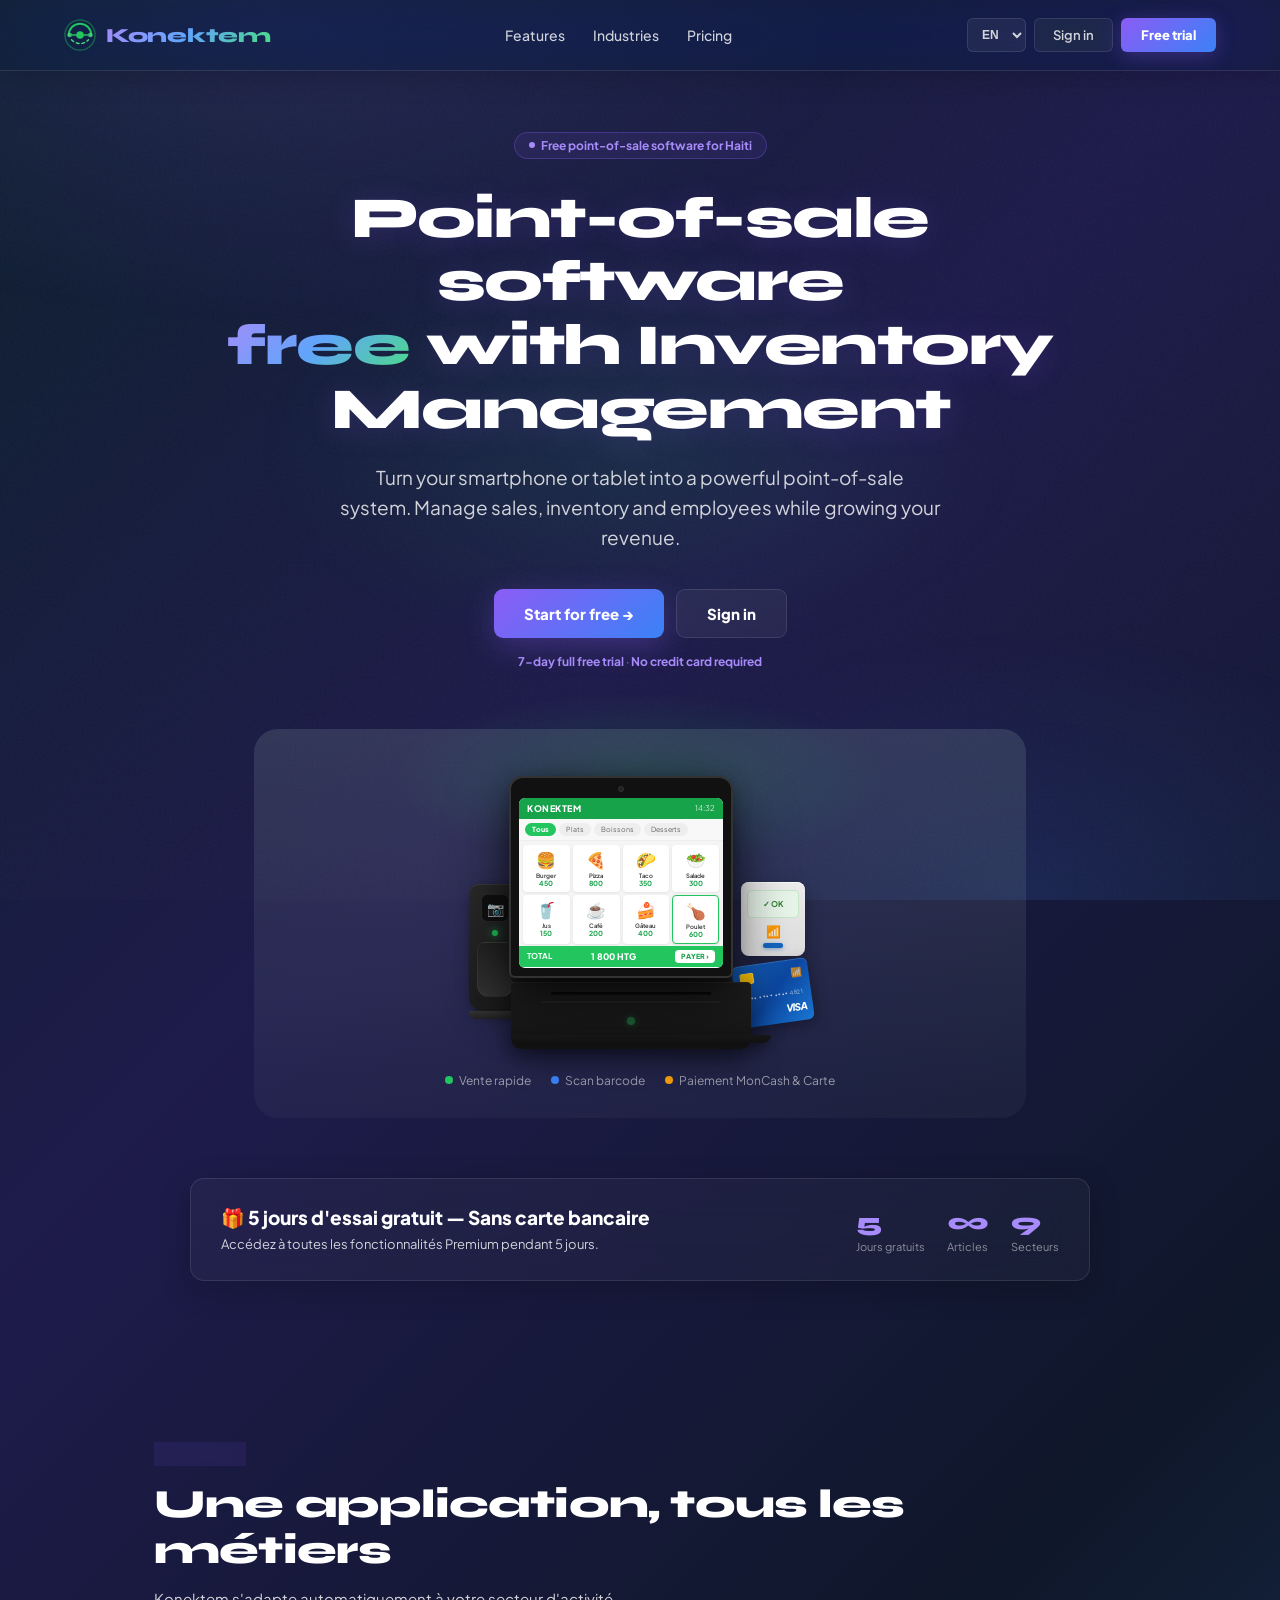
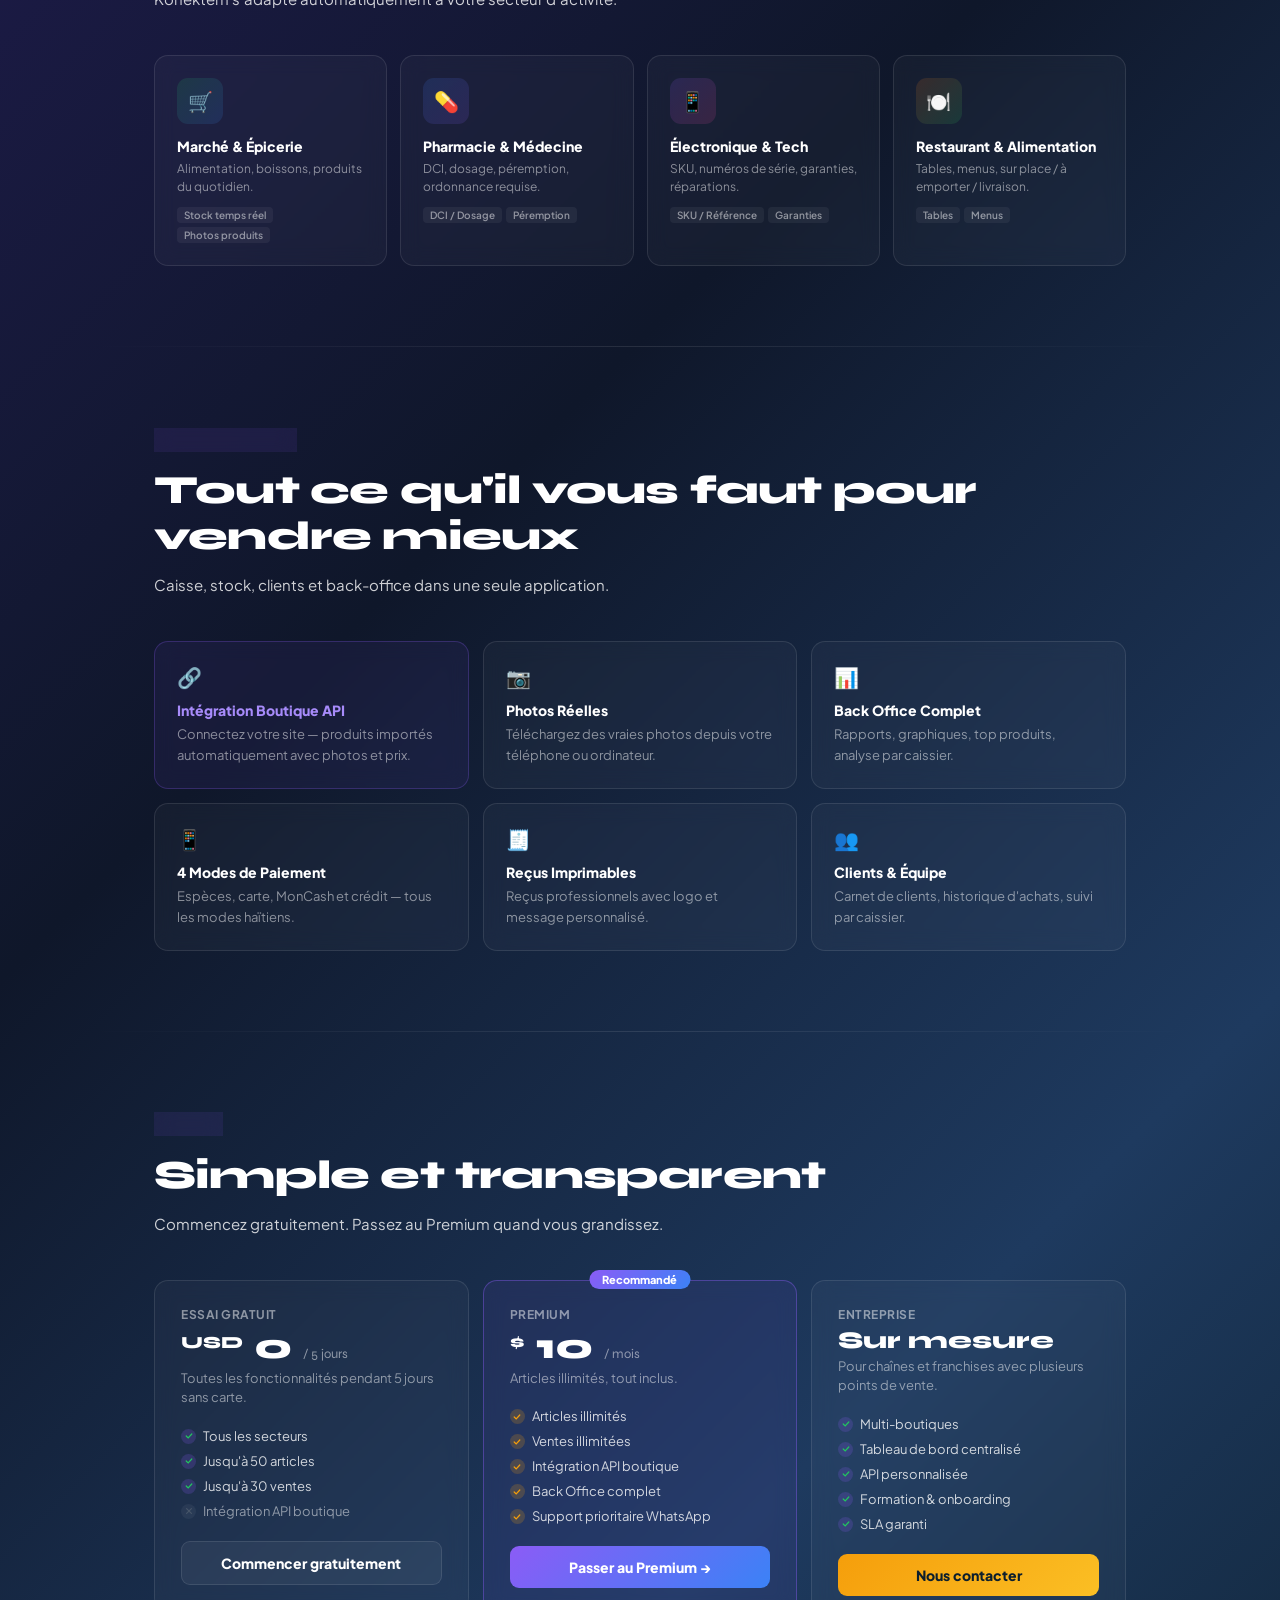
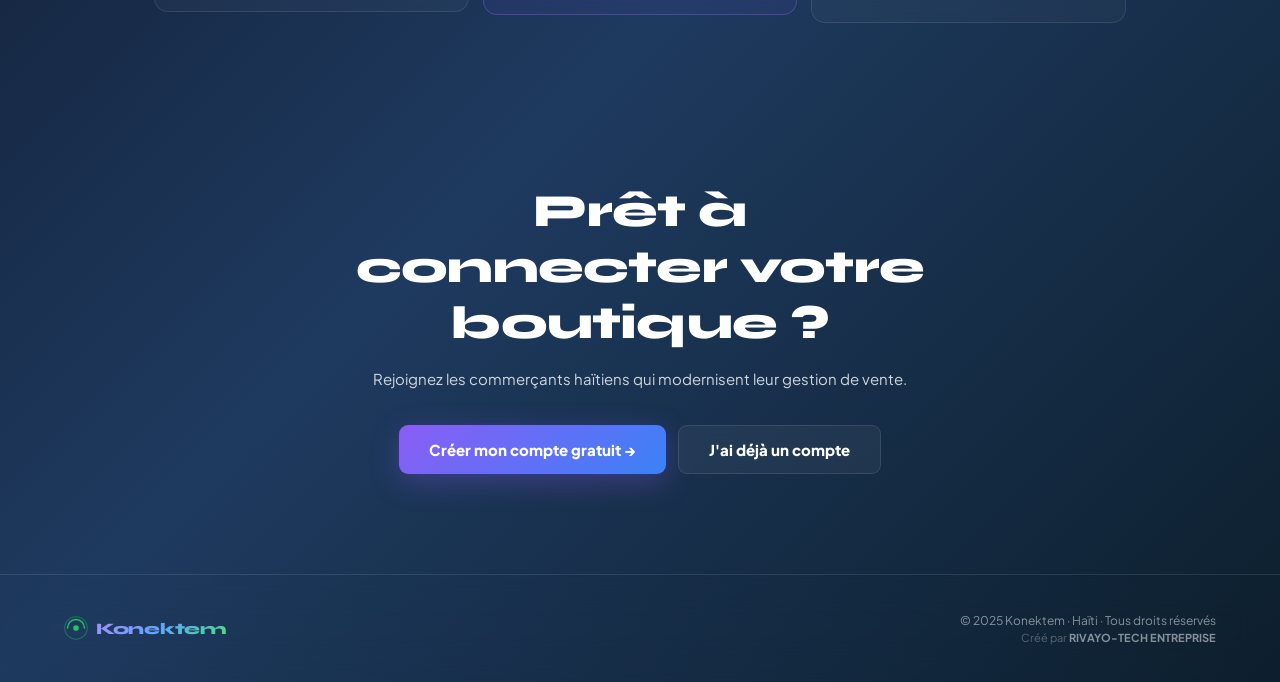
==== index.html @ 6462d955 "bb" ====
<!DOCTYPE html>
<html lang="fr">
<head>
<meta charset="UTF-8">
<meta http-equiv="Cache-Control" content="no-cache, no-store, must-revalidate">
<meta http-equiv="Pragma" content="no-cache">
<meta http-equiv="Expires" content="0">
<meta name="version" content="1776294657">
<link rel="manifest" href="/manifest.json">
<meta name="theme-color" content="#16a34a">
<meta name="apple-mobile-web-app-capable" content="yes">
<meta name="apple-mobile-web-app-title" content="Konektem">
<meta name="viewport" content="width=device-width, initial-scale=1.0, maximum-scale=1.0">
<meta name="mobile-web-app-capable" content="yes">
<title>Konektem – Caisse Intelligente</title>
<link rel="icon" href="data:,">
<link href="https://fonts.googleapis.com/css2?family=Plus+Jakarta+Sans:wght@400;500;600;700;800&family=Syne:wght@700;800&display=swap" rel="stylesheet">
<meta name="google-site-verification" content="googlee2ec7beb24a27b5d"/>
<meta name="msvalidate.01" content="D39B96255FB1375030F240561F77BB78" />
<style>
:root{
  --g1:#0D1F2D;--g2:#0B3D2E;
  --green:#22c55e;--green2:#16a34a;--green3:#4ade80;
  --purple:#8b5cf6;--purple2:#7c3aed;--purple3:#a78bfa;
  --blue:#3b82f6;--blue2:#2563eb;--blue3:#60a5fa;
  --orange:#f97316;--orange2:#ea580c;--orange3:#fb923c;
  --pink:#ec4899;--pink2:#db2777;--pink3:#f472b6;
  --white:#fff;--white80:rgba(255,255,255,.8);--white50:rgba(255,255,255,.5);
  --white20:rgba(255,255,255,.2);--white10:rgba(255,255,255,.1);--white06:rgba(255,255,255,.06);
  --border:rgba(255,255,255,.12);
  --gold:#f59e0b;--gold2:#fbbf24;--red:#ef4444;
  --r:14px;--rsm:9px;--rxs:6px;
  --glass-bg:rgba(255,255,255,.05);
  --glass-border:rgba(255,255,255,.1);
  --glass-shadow:0 8px 32px rgba(0,0,0,.3);
}
*{margin:0;padding:0;box-sizing:border-box;-webkit-tap-highlight-color:transparent;}
html{scroll-behavior:smooth;}
body{font-family:'Plus Jakarta Sans',sans-serif;background:linear-gradient(135deg,#0D1F2D 0%,#1e1b4b 25%,#0f172a 50%,#1e3a5f 75%,#0D1F2D 100%);color:var(--white);overflow-x:hidden;min-height:100vh;}
body::before{content:'';position:fixed;inset:0;z-index:0;background:radial-gradient(ellipse 80% 60% at 20% 0%,rgba(139,92,246,.15) 0%,transparent 60%),radial-gradient(ellipse 60% 50% at 80% 100%,rgba(59,130,246,.12) 0%,transparent 60%),radial-gradient(ellipse 50% 40% at 50% 50%,rgba(34,197,94,.1) 0%,transparent 60%);}
body::after{content:'';position:fixed;inset:0;z-index:0;background:url("data:image/svg+xml,%3Csvg viewBox='0 0 400 400' xmlns='http://www.w3.org/2000/svg'%3E%3Cfilter id='noiseFilter'%3E%3CfeTurbulence type='fractalNoise' baseFrequency='0.9' numOctaves='3' stitchTiles='stitch'/%3E%3C/filter%3E%3Crect width='100%25' height='100%25' filter='url(%23noiseFilter)'/%3E%3C/svg%3E");opacity:.03;pointer-events:none;}
section,nav,footer{position:relative;z-index:1;}

/* NAV */
nav{display:flex;align-items:center;justify-content:space-between;padding:18px 5%;border-bottom:1px solid var(--glass-border);backdrop-filter:blur(30px) saturate(180%);background:rgba(13,31,45,.4);position:sticky;top:0;z-index:100;box-shadow:0 4px 30px rgba(0,0,0,.2);}
.nav-logo{display:flex;align-items:center;gap:10px;}
.logo-text{font-family:'Syne',sans-serif;font-weight:800;font-size:20px;letter-spacing:-.3px;background:linear-gradient(135deg,var(--purple3),var(--blue3),var(--green3));-webkit-background-clip:text;-webkit-text-fill-color:transparent;background-clip:text;}
.logo-text .em{color:var(--green3);}
.nav-links{display:flex;gap:28px;}
.nav-links a{color:var(--white80);font-size:14px;font-weight:500;text-decoration:none;transition:color .2s;}
.nav-links a:hover{color:var(--white);}
.nav-cta{display:flex;gap:8px;}
.lang-select{padding:8px 10px;border:1px solid var(--glass-border);border-radius:var(--rxs);color:var(--white80);background:rgba(255,255,255,.06);font-size:12px;font-weight:700;cursor:pointer;outline:none;}
.lang-select option{background:#0d1f2d;color:#fff;}
.btn-ghost{padding:8px 18px;border:1px solid var(--glass-border);border-radius:var(--rxs);color:var(--white80);font-size:13px;font-weight:600;cursor:pointer;background:rgba(255,255,255,.05);backdrop-filter:blur(10px);font-family:'Plus Jakarta Sans',sans-serif;transition:all .2s;}
.btn-ghost:hover{border-color:var(--green);color:var(--white);background:rgba(255,255,255,.1);}
.btn-primary{padding:9px 20px;border:none;border-radius:var(--rxs);background:linear-gradient(135deg,var(--purple),var(--blue));color:var(--white);font-size:13px;font-weight:800;cursor:pointer;font-family:'Plus Jakarta Sans',sans-serif;transition:all .2s;box-shadow:0 4px 20px rgba(139,92,246,.3);}
.btn-primary:hover{background:linear-gradient(135deg,var(--purple2),var(--blue2));transform:translateY(-1px);box-shadow:0 6px 25px rgba(139,92,246,.4);}

/* HERO */
.hero{text-align:center;padding:90px 5% 60px;max-width:860px;margin:0 auto;}
.hero-badge{display:inline-flex;align-items:center;gap:6px;background:rgba(139,92,246,.1);border:1px solid rgba(139,92,246,.3);border-radius:20px;padding:5px 14px;font-size:12px;font-weight:700;color:var(--purple3);margin-bottom:28px;backdrop-filter:blur(10px);}
.hero-badge .dot{width:6px;height:6px;border-radius:50%;background:var(--purple3);}
.hero h1{font-family:'Syne',sans-serif;font-size:clamp(34px,6vw,66px);font-weight:800;line-height:1.08;letter-spacing:-1.5px;margin-bottom:22px;text-shadow:0 4px 30px rgba(139,92,246,.2);}
.hero h1 .hl{background:linear-gradient(135deg,var(--purple3),var(--blue3),var(--green3));-webkit-background-clip:text;-webkit-text-fill-color:transparent;background-clip:text;text-shadow:none;}
.hero-sub{font-size:clamp(15px,2.2vw,19px);color:var(--white80);line-height:1.6;max-width:600px;margin:0 auto 36px;}
.hero-actions{display:flex;gap:12px;justify-content:center;flex-wrap:wrap;margin-bottom:16px;}
.btn-hero{padding:14px 30px;border-radius:var(--rsm);font-family:'Plus Jakarta Sans',sans-serif;font-size:15px;font-weight:800;cursor:pointer;transition:all .25s;border:none;}
.btn-hero.green{background:linear-gradient(135deg,var(--purple),var(--blue));color:var(--white);box-shadow:0 8px 30px rgba(139,92,246,.3);}
.btn-hero.green:hover{background:linear-gradient(135deg,var(--purple2),var(--blue2));transform:translateY(-2px);box-shadow:0 12px 40px rgba(139,92,246,.4);}
.btn-hero.outline{background:rgba(255,255,255,.05);color:var(--white);border:1.5px solid var(--glass-border);backdrop-filter:blur(10px);}
.btn-hero.outline:hover{border-color:var(--purple);color:var(--purple3);background:rgba(255,255,255,.1);}
.hero-note{font-size:12px;color:var(--white50);}
.hero-note span{color:var(--purple3);font-weight:700;}

/* PREVIEW */
.preview-wrap{max-width:1000px;margin:0 auto;padding:0 5% 80px;position:relative;}
.preview-glow{position:absolute;top:-60px;left:50%;transform:translateX(-50%);width:600px;height:300px;background:radial-gradient(ellipse,rgba(139,92,246,.2) 0%,transparent 70%);pointer-events:none;}
.preview-frame{background:rgba(255,255,255,.03);border:1px solid var(--glass-border);border-radius:20px;overflow:hidden;box-shadow:0 40px 100px rgba(0,0,0,.5),inset 0 1px 0 rgba(255,255,255,.05);backdrop-filter:blur(20px);}
.pf-bar{background:linear-gradient(135deg,rgba(139,92,246,.9),rgba(59,130,246,.8));height:46px;display:flex;align-items:center;padding:0 18px;gap:12px;}
.pf-dots{display:flex;gap:6px;}
.pf-dot{width:10px;height:10px;border-radius:50%;}
.pf-title{color:rgba(255,255,255,.9);font-size:12px;font-weight:800;margin:0 auto;font-family:'Syne',sans-serif;}
.pf-body{display:grid;grid-template-columns:1fr 270px;height:340px;}
.pf-left{padding:14px;display:flex;flex-direction:column;gap:10px;border-right:1px solid var(--glass-border);}
.pf-search{background:rgba(255,255,255,.05);border:1px solid var(--glass-border);border-radius:7px;padding:8px 12px;font-size:11px;color:var(--white50);}
.pf-cats{display:flex;gap:5px;}
.pf-cat{padding:4px 11px;border-radius:20px;font-size:10px;font-weight:700;}
.pf-cat.active{background:linear-gradient(135deg,var(--purple),var(--blue));color:var(--white);}
.pf-cat.inactive{background:rgba(255,255,255,.05);color:var(--white50);}
.pf-grid{display:grid;grid-template-columns:repeat(4,1fr);gap:7px;flex:1;}
.pf-card{background:rgba(255,255,255,.04);border:1px solid var(--glass-border);border-radius:7px;padding:8px 6px;text-align:center;display:flex;flex-direction:column;gap:4px;transition:all .2s;}
.pf-card:hover{background:rgba(255,255,255,.08);border-color:rgba(139,92,246,.3);transform:translateY(-2px);}
.pf-card-img{height:38px;background:rgba(255,255,255,.05);border-radius:4px;display:flex;align-items:center;justify-content:center;font-size:18px;}
.pf-card-name{font-size:8px;font-weight:700;color:var(--white80);}
.pf-card-price{font-size:10px;font-weight:800;color:var(--purple3);}
.pf-right{padding:12px;display:flex;flex-direction:column;gap:8px;}
.pf-order-title{font-size:11px;font-weight:800;color:var(--white80);}
.pf-items{display:flex;flex-direction:column;gap:5px;flex:1;}
.pf-item{background:rgba(255,255,255,.04);border:1px solid var(--glass-border);border-radius:5px;padding:6px 8px;display:flex;align-items:center;gap:7px;}
.pf-item-img{width:20px;height:20px;border-radius:3px;background:rgba(255,255,255,.05);display:flex;align-items:center;justify-content:center;font-size:10px;}
.pf-item-name{font-size:10px;font-weight:700;flex:1;color:var(--white80);}
.pf-item-price{font-size:10px;font-weight:800;color:var(--purple3);}
.pf-total{background:rgba(139,92,246,.08);border:1px solid rgba(139,92,246,.2);border-radius:7px;padding:9px;display:flex;justify-content:space-between;align-items:center;}
.pf-total-label{font-size:10px;font-weight:800;color:var(--white80);}
.pf-total-val{font-size:15px;font-weight:800;color:var(--purple3);font-family:'Syne',sans-serif;}
.pf-paybtns{display:grid;grid-template-columns:1fr 1fr;gap:4px;}
.pf-pay{border:none;border-radius:4px;padding:6px;font-size:9px;font-weight:800;cursor:pointer;}
.pf-pay.g{background:linear-gradient(135deg,var(--purple),var(--blue));color:var(--white);}
.pf-pay.b{background:linear-gradient(135deg,var(--blue),var(--green));color:var(--white);}
.pf-pay.o{background:linear-gradient(135deg,var(--orange),var(--pink));color:var(--white);}
.pf-pay.p{background:linear-gradient(135deg,var(--pink),var(--purple));color:var(--white);}

/* TRIAL BANNER */
.trial-banner{background:rgba(255,255,255,.03);border:1px solid var(--glass-border);border-radius:var(--r);padding:26px 30px;max-width:900px;margin:0 auto 80px;display:flex;align-items:center;justify-content:space-between;gap:20px;flex-wrap:wrap;backdrop-filter:blur(20px);box-shadow:0 8px 32px rgba(0,0,0,.2);}
.tb-left h3{font-size:19px;font-weight:800;margin-bottom:5px;}
.tb-left p{font-size:13px;color:var(--white80);line-height:1.5;}
.tb-stats{display:flex;gap:22px;}
.tb-stat .num{font-family:'Syne',sans-serif;font-size:26px;font-weight:800;color:var(--purple3);}
.tb-stat .lab{font-size:11px;color:var(--white50);margin-top:2px;}

/* SECTION */
.section{padding:80px 5%;max-width:1100px;margin:0 auto;}
.section-badge{display:inline-block;background:rgba(139,92,246,.1);border:1px solid rgba(139,92,246,.2);border-radius:20px;padding:4px 14px;font-size:11px;font-weight:700;color:var(--purple3);letter-spacing:.5px;margin-bottom:16px;backdrop-filter:blur(10px);}
.section h2{font-family:'Syne',sans-serif;font-size:clamp(26px,4vw,40px);font-weight:800;letter-spacing:-.8px;line-height:1.15;margin-bottom:14px;}
.section-sub{font-size:15px;color:var(--white80);line-height:1.6;max-width:540px;margin-bottom:44px;}
.divider{height:1px;background:linear-gradient(90deg,transparent,var(--glass-border),transparent);margin:60px 0;}

/* SECTORS */
.sectors-grid{display:grid;grid-template-columns:repeat(auto-fill,minmax(210px,1fr));gap:13px;}
.sector-card{background:rgba(255,255,255,.03);border:1px solid var(--glass-border);border-radius:var(--r);padding:22px;transition:all .25s;backdrop-filter:blur(10px);}
.sector-card:hover{background:rgba(255,255,255,.06);border-color:rgba(139,92,246,.3);transform:translateY(-3px);box-shadow:0 8px 32px rgba(0,0,0,.2);}
.sc-ico{width:46px;height:46px;border-radius:11px;display:flex;align-items:center;justify-content:center;font-size:20px;margin-bottom:13px;}
.sc-ico.g{background:linear-gradient(135deg,rgba(34,197,94,.15),rgba(59,130,246,.15));}
.sc-ico.b{background:linear-gradient(135deg,rgba(59,130,246,.15),rgba(139,92,246,.15));}
.sc-ico.p{background:linear-gradient(135deg,rgba(139,92,246,.15),rgba(236,72,153,.15));}
.sc-ico.o{background:linear-gradient(135deg,rgba(249,115,22,.15),rgba(34,197,94,.15));}
.sc-name{font-size:14px;font-weight:800;margin-bottom:5px;}
.sc-desc{font-size:12px;color:var(--white50);line-height:1.5;}
.sc-tags{display:flex;flex-wrap:wrap;gap:4px;margin-top:11px;}
.sc-tag{background:rgba(255,255,255,.05);border-radius:4px;padding:2px 7px;font-size:10px;font-weight:600;color:var(--white50);}

/* FEATURES */
.features-grid{display:grid;grid-template-columns:repeat(auto-fill,minmax(280px,1fr));gap:14px;}
.feat-card{background:rgba(255,255,255,.03);border:1px solid var(--glass-border);border-radius:var(--r);padding:22px;transition:all .2s;backdrop-filter:blur(10px);}
.feat-card:hover{border-color:rgba(139,92,246,.25);background:rgba(255,255,255,.06);}
.feat-icon{font-size:20px;margin-bottom:11px;}
.feat-title{font-size:14px;font-weight:800;margin-bottom:5px;}
.feat-desc{font-size:13px;color:var(--white50);line-height:1.6;}
.feat-card.hl{background:rgba(139,92,246,.07);border-color:rgba(139,92,246,.25);}
.feat-card.hl .feat-title{color:var(--purple3);}

/* PRICING */
.pricing-grid{display:grid;grid-template-columns:repeat(auto-fill,minmax(270px,1fr));gap:14px;align-items:start;}
.plan-card{background:rgba(255,255,255,.03);border:1px solid var(--glass-border);border-radius:var(--r);padding:26px;transition:all .2s;backdrop-filter:blur(10px);}
.plan-card.featured{background:rgba(139,92,246,.08);border-color:rgba(139,92,246,.4);position:relative;}
.plan-card.featured::before{content:'Recommandé';position:absolute;top:-11px;left:50%;transform:translateX(-50%);background:linear-gradient(135deg,var(--purple),var(--blue));color:var(--white);font-size:11px;font-weight:800;padding:3px 13px;border-radius:20px;}
.plan-name{font-size:12px;font-weight:700;color:var(--white50);text-transform:uppercase;letter-spacing:.5px;margin-bottom:7px;}
.plan-price{font-family:'Syne',sans-serif;font-size:36px;font-weight:800;line-height:1;margin-bottom:4px;}
.plan-price .curr{font-size:17px;vertical-align:top;margin-top:5px;display:inline-block;}
.plan-price .per{font-size:13px;font-weight:400;color:var(--white50);}
.plan-desc{font-size:13px;color:var(--white50);margin-bottom:20px;line-height:1.5;}
.plan-feats{display:flex;flex-direction:column;gap:9px;margin-bottom:22px;}
.pf-feat{display:flex;align-items:flex-start;gap:7px;font-size:13px;color:var(--white80);}
.pf-check{width:15px;height:15px;border-radius:50%;display:flex;align-items:center;justify-content:center;flex-shrink:0;margin-top:1px;}
.pf-check.g{background:rgba(139,92,246,.2);}
.pf-check.gold{background:rgba(245,158,11,.2);}
.pf-check.x{background:rgba(255,255,255,.05);}
.pf-check svg{width:8px;height:8px;}
.plan-btn{width:100%;padding:12px;border-radius:var(--rsm);font-family:'Plus Jakarta Sans',sans-serif;font-size:14px;font-weight:800;cursor:pointer;border:none;transition:all .2s;}
.plan-btn.free{background:rgba(255,255,255,.05);color:var(--white);border:1px solid var(--glass-border);}
.plan-btn.free:hover{background:rgba(255,255,255,.1);}
.plan-btn.premium{background:linear-gradient(135deg,var(--purple),var(--blue));color:var(--white);}
.plan-btn.premium:hover{background:linear-gradient(135deg,var(--purple2),var(--blue2));transform:translateY(-1px);box-shadow:0 8px 28px rgba(139,92,246,.3);}
.plan-btn.enterprise{background:linear-gradient(135deg,var(--gold),var(--gold2));color:var(--g1);}
.plan-btn.enterprise:hover{opacity:.9;transform:translateY(-1px);}

/* CTA & FOOTER */
.cta-section{text-align:center;padding:80px 5% 100px;max-width:700px;margin:0 auto;}
.cta-section h2{font-family:'Syne',sans-serif;font-size:clamp(26px,4vw,46px);font-weight:800;letter-spacing:-.8px;margin-bottom:16px;}
.cta-section p{font-size:15px;color:var(--white80);margin-bottom:34px;line-height:1.6;}
footer{border-top:1px solid var(--glass-border);padding:38px 5%;display:flex;align-items:center;justify-content:space-between;flex-wrap:wrap;gap:14px;backdrop-filter:blur(20px);}
.footer-right{font-size:12px;color:var(--white50);}

/* SCREEN OVERLAY */
.screen{position:fixed;inset:0;z-index:500;display:flex;align-items:center;justify-content:center;background:rgba(0,0,0,.7);backdrop-filter:blur(12px);padding:16px;overflow-y:auto;}
.screen.hidden{display:none;}

/* AUTH CARD */
.auth-card{background:linear-gradient(145deg,rgba(18,38,54,.92),rgba(8,17,29,.96));border:1px solid rgba(245,199,107,.28);border-radius:24px;padding:34px;width:100%;max-width:440px;box-shadow:0 40px 100px rgba(0,0,0,.6),inset 0 1px 0 rgba(255,255,255,.12);position:relative;backdrop-filter:blur(30px);}
.auth-logo{text-align:center;margin-bottom:22px;}
.auth-title{font-size:21px;font-weight:800;font-family:'Syne',sans-serif;text-align:center;margin-bottom:5px;}
.auth-sub{font-size:13px;color:var(--white50);text-align:center;margin-bottom:24px;}
.auth-field{display:flex;flex-direction:column;gap:5px;margin-bottom:12px;}
.auth-label{font-size:11px;font-weight:700;color:var(--white50);text-transform:uppercase;letter-spacing:.3px;}
.auth-input{background:rgba(3,17,27,.6);border:1.5px solid rgba(255,255,255,.15);border-radius:10px;padding:13px 14px;color:var(--white);font-family:'Plus Jakarta Sans',sans-serif;font-size:14px;outline:none;transition:border-color .2s,box-shadow .2s,width .2s;width:100%;}
.auth-input:focus{border-color:#f5c76b;background:rgba(3,17,27,.82);box-shadow:0 0 0 4px rgba(245,199,107,.1);}
.auth-input::placeholder{color:rgba(255,255,255,.22);}
.auth-btn{width:100%;padding:13px;border:none;border-radius:var(--rsm);background:linear-gradient(135deg,var(--green),var(--green2));color:var(--g1);font-family:'Plus Jakarta Sans',sans-serif;font-size:14px;font-weight:800;cursor:pointer;margin-top:4px;transition:all .2s;}
.auth-btn:hover{background:linear-gradient(135deg,var(--green3),var(--green));transform:translateY(-1px);box-shadow:0 8px 25px rgba(34,197,94,.3);}
.auth-btn:disabled{opacity:.5;cursor:not-allowed;}
.auth-switch{text-align:center;font-size:13px;color:var(--white50);margin-top:16px;}
.auth-switch a{color:var(--green3);cursor:pointer;font-weight:700;}
.auth-close{position:absolute;top:14px;right:14px;background:rgba(255,255,255,.05);border:none;color:var(--white);width:27px;height:27px;border-radius:50%;cursor:pointer;font-size:14px;display:flex;align-items:center;justify-content:center;}
.trial-info-box{background:linear-gradient(135deg,rgba(245,158,11,.13),rgba(45,212,191,.06));border:1px solid rgba(245,199,107,.3);border-radius:12px;padding:13px 14px;display:flex;align-items:center;gap:9px;margin-bottom:18px;backdrop-filter:blur(10px);}
.ti-text{flex:1;font-size:12px;color:rgba(255,255,255,.65);}
.ti-text strong{display:block;font-size:13px;color:var(--gold2);margin-bottom:1px;}
.ti-prog{height:4px;background:rgba(245,158,11,.2);border-radius:2px;margin-top:7px;overflow:hidden;}
.ti-fill{height:100%;background:linear-gradient(90deg,var(--gold),var(--gold2));border-radius:2px;width:100%;}

/* PREMIUM CARD */
.premium-card{background:rgba(255,255,255,.03);border:1px solid rgba(34,197,94,.3);border-radius:20px;padding:34px;width:100%;max-width:500px;box-shadow:0 40px 100px rgba(0,0,0,.7),inset 0 1px 0 rgba(255,255,255,.05);position:relative;backdrop-filter:blur(30px);}
.pm-close{position:absolute;top:14px;right:14px;background:rgba(255,255,255,.05);border:none;color:var(--white);width:27px;height:27px;border-radius:50%;cursor:pointer;font-size:14px;display:flex;align-items:center;justify-content:center;}
.pm-badge{display:inline-block;background:linear-gradient(135deg,var(--gold),var(--gold2));color:#000;font-size:11px;font-weight:800;padding:3px 13px;border-radius:20px;margin-bottom:11px;}
.pm-title{font-family:'Syne',sans-serif;font-size:24px;font-weight:800;margin-bottom:5px;}
.pm-sub{font-size:13px;color:var(--white50);margin-bottom:20px;}
.pm-plans{display:grid;grid-template-columns:1fr 1fr;gap:9px;margin-bottom:18px;}
.pm-plan{border:1.5px solid var(--glass-border);border-radius:var(--rsm);padding:14px;cursor:pointer;transition:all .2s;}
.pm-plan.sel{border-color:var(--green);background:rgba(34,197,94,.08);}
.pm-plan-name{font-size:11px;font-weight:700;color:var(--white50);margin-bottom:3px;}
.pm-plan-price{font-size:18px;font-weight:800;font-family:'Syne',sans-serif;}
.pm-plan-per{font-size:11px;color:var(--white50);}
.pm-plan-save{font-size:11px;color:var(--green3);font-weight:700;margin-top:3px;}
.pm-feats{display:flex;flex-direction:column;gap:7px;margin-bottom:20px;}
.pm-feat{display:flex;align-items:center;gap:7px;font-size:13px;color:var(--white80);}
.pm-ck{color:var(--green3);}
.pm-btn{width:100%;padding:13px;border:none;border-radius:var(--rsm);background:linear-gradient(135deg,var(--green),var(--green2));color:#fff;font-family:'Plus Jakarta Sans',sans-serif;font-size:14px;font-weight:800;cursor:pointer;transition:all .2s;}
.pm-btn:hover{transform:translateY(-1px);box-shadow:0 10px 30px rgba(34,197,94,.4);}

/* ════ CONTACT ENTREPRISE CARD ════ */
.contact-card{background:rgba(255,255,255,.03);border:1px solid rgba(245,158,11,.25);border-radius:20px;padding:30px;width:100%;max-width:500px;box-shadow:0 40px 100px rgba(0,0,0,.7),inset 0 1px 0 rgba(255,255,255,.05);position:relative;max-height:92vh;overflow-y:auto;backdrop-filter:blur(30px);}
.contact-card::-webkit-scrollbar{width:3px;}
.contact-card::-webkit-scrollbar-thumb{background:rgba(255,255,255,.1);border-radius:2px;}
.cc-close{position:absolute;top:14px;right:14px;background:rgba(255,255,255,.05);border:none;color:var(--white);width:27px;height:27px;border-radius:50%;cursor:pointer;font-size:14px;display:flex;align-items:center;justify-content:center;}
.cc-badge{display:inline-block;background:linear-gradient(135deg,var(--gold),var(--gold2));color:#000;font-size:11px;font-weight:800;padding:3px 13px;border-radius:20px;margin-bottom:11px;}
.cc-title{font-family:'Syne',sans-serif;font-size:22px;font-weight:800;margin-bottom:5px;}
.cc-sub{font-size:13px;color:var(--white50);margin-bottom:22px;line-height:1.5;}
.cc-row{display:flex;gap:10px;}
.cc-row .auth-field{flex:1;}
.contact-result{display:none;padding:11px 13px;border-radius:8px;font-size:13px;font-weight:600;margin-bottom:12px;line-height:1.5;}
.contact-result.ok{background:rgba(34,197,94,.1);border:1px solid rgba(34,197,94,.25);color:#86efac;display:block;}
.contact-result.err{background:rgba(239,68,68,.1);border:1px solid rgba(239,68,68,.25);color:#fca5a5;display:block;}
.cc-privacy{text-align:center;font-size:11px;color:rgba(255,255,255,.3);margin-top:10px;}
.cc-submit{width:100%;padding:13px;border:none;border-radius:var(--rsm);background:linear-gradient(135deg,var(--gold),var(--gold2));color:#000;font-family:'Plus Jakarta Sans',sans-serif;font-size:14px;font-weight:800;cursor:pointer;margin-top:4px;transition:all .2s;}
.cc-submit:hover{opacity:.9;transform:translateY(-1px);}
.cc-submit:disabled{opacity:.5;cursor:not-allowed;transform:none;}

/* RESPONSIVE */
@media(max-width:900px){
  .pf-grid{grid-template-columns:repeat(3,1fr);}
  .sectors-grid,.features-grid{grid-template-columns:1fr 1fr;}
  .pricing-grid{grid-template-columns:1fr 1fr;}
  .nav-links{gap:16px;}
}
@media(max-width:768px){
  .nav-links{display:none;}
  .pf-body{grid-template-columns:1fr;height:auto;}
  .pf-right{display:none;}
  .pf-grid{grid-template-columns:repeat(4,1fr);}
  .trial-banner{flex-direction:column;text-align:center;gap:14px;}
  .tb-stats{justify-content:center;}
  .pricing-grid{grid-template-columns:1fr;max-width:400px;margin:0 auto;}
}
@media(max-width:640px){
  nav{padding:12px 4%;}
  .nav-cta .btn-ghost{display:none;}
  .hero{padding:56px 5% 32px;}
  .hero h1{font-size:30px;letter-spacing:-1px;}
  .hero-actions{flex-direction:column;align-items:center;}
  .btn-hero{width:100%;max-width:300px;padding:13px;}
  .pf-grid{grid-template-columns:repeat(3,1fr);gap:5px;}
  .pf-card-img{height:30px;font-size:14px;}
  .pf-card-name{font-size:7px;}
  .section{padding:46px 5%;}
  .section h2{font-size:24px;}
  .section-sub{margin-bottom:26px;}
  .sectors-grid{grid-template-columns:1fr 1fr;gap:9px;}
  .sc-tags{display:none;}
  .features-grid{grid-template-columns:1fr;}
  .cta-section{padding:46px 5% 70px;}
  footer{flex-direction:column;text-align:center;padding:22px 5%;}
  .screen{align-items:flex-end;padding:0;}
  .auth-card{border-radius:18px 18px 0 0;max-width:100%;max-height:92vh;overflow-y:auto;}
  .premium-card,.contact-card{border-radius:18px 18px 0 0;max-width:100%;padding:22px 16px;}
  .cc-row{flex-direction:column;gap:0;}
  .pm-plans{grid-template-columns:1fr 1fr;}
}
@media(max-width:380px){
  .hero h1{font-size:25px;}
  .pf-grid{grid-template-columns:repeat(2,1fr);}
  .sectors-grid{grid-template-columns:1fr;}
  .pm-plans{grid-template-columns:1fr;}
}
</style>
</head>
<body>

<!-- NAV -->
<nav>
  <div class="nav-logo">
    <svg width="32" height="32" viewBox="0 0 34 34" fill="none">
      <circle cx="17" cy="17" r="16" stroke="#22c55e" stroke-width="1.5" opacity=".4"/>
      <path d="M5 17 A12 12 0 0 1 29 17" stroke="#22c55e" stroke-width="2" fill="none" stroke-linecap="round"/>
      <path d="M8 22 A12 12 0 0 0 26 22" stroke="#4ade80" stroke-width="1.5" fill="none" stroke-linecap="round" stroke-dasharray="3 3"/>
      <circle cx="17" cy="17" r="4" fill="#22c55e"/>
      <circle cx="6" cy="17" r="2.5" fill="#4ade80" opacity=".8"/>
      <circle cx="28" cy="17" r="2.5" fill="#4ade80" opacity=".8"/>
      <line x1="8.5" y1="17" x2="13" y2="17" stroke="#22c55e" stroke-width="1.5" stroke-linecap="round"/>
      <line x1="21" y1="17" x2="25.5" y2="17" stroke="#22c55e" stroke-width="1.5" stroke-linecap="round"/>
    </svg>
    <div class="logo-text">Konekte<span class="em">m</span></div>
  </div>
  <div class="nav-links">
    <a href="#fonctionnalites" data-i18n="features">Fonctionnalités</a>
    <a href="#secteurs" data-i18n="sectors">Secteurs</a>
    <a href="#tarifs" data-i18n="pricing">Tarifs</a>
  </div>
  <div class="nav-cta">
    <select class="lang-select" id="landing-lang" aria-label="Language" onchange="setLandingLanguage(this.value)"><option value="fr">FR</option><option value="en">EN</option><option value="es">ES</option></select>
    <button class="btn-ghost" data-i18n="signin" onclick="showScreen('signin')">Se connecter</button>
    <button class="btn-primary" data-i18n="freeTrial" onclick="showScreen('signup')">Essai gratuit</button>
  </div>
</nav>

<!-- HERO -->
<section class="hero" style="padding:60px 5% 40px;max-width:1000px;margin:0 auto;">
  <div class="hero-badge"><span class="dot"></span><span data-i18n="badge">Logiciel de caisse gratuit pour Haïti</span></div>
  <h1 style="font-size:clamp(30px,5.5vw,58px);line-height:1.1;margin-bottom:20px;">
    <span data-i18n="heroTitleStart">Logiciel de caisse</span><br><span class="hl" data-i18n="heroTitleFree">gratuit</span> <span data-i18n="heroTitleEnd">et Gestion de Stock</span>
  </h1>
  <p class="hero-sub" data-i18n="heroSub">Transformez votre smartphone ou tablette en logiciel de caisse puissant. Gérez facilement les ventes, la gestion des stocks et des employés ; fidélisez vos clients et augmentez vos revenus.</p>
  <div class="hero-actions">
    <button class="btn-hero green" data-i18n="startFree" onclick="showScreen('signup')">Démarrer gratuitement →</button>
    <button class="btn-hero outline" data-i18n="signin" onclick="showScreen('signin')">Se connecter</button>
  </div>
  <p class="hero-note"><span data-i18n="trialNote">7 jours d'essai complet gratuit</span> · <span data-i18n="noCard">Aucune carte bancaire requise</span></p>
</section>

<!-- DEVICE ILLUSTRATION — POS Setup style Loyverse -->
<div style="position:relative;z-index:1;padding:20px 5% 60px;max-width:900px;margin:0 auto;text-align:center;">

  <!-- Background klè style Loyverse (fon vèt klè) -->
  <div style="background:linear-gradient(180deg,rgba(220,252,231,.12) 0%,rgba(220,252,231,.04) 100%);border-radius:24px;padding:40px 30px 30px;position:relative;overflow:visible;">

    <!-- Glow vèt anwo -->
    <div style="position:absolute;top:-40px;left:50%;transform:translateX(-50%);width:500px;height:180px;background:radial-gradient(ellipse,rgba(34,197,94,.18) 0%,transparent 70%);pointer-events:none;z-index:0;"></div>

    <!-- KONTEYNE PRENSIPAL: Scanner | Tablèt+Base | Kat -->
    <div style="display:flex;align-items:flex-end;justify-content:center;gap:0;position:relative;z-index:1;min-height:280px;">

      <!-- ══ SCANNER BARCODE (agòch) ══ -->
      <div style="flex-shrink:0;margin-right:-10px;margin-bottom:30px;position:relative;z-index:2;">
        <!-- Kò scanner -->
        <div style="width:52px;background:linear-gradient(160deg,#2a2a2a 0%,#1a1a1a 100%);border-radius:10px 10px 14px 14px;padding:10px 8px 14px;box-shadow:4px 4px 16px rgba(0,0,0,.5),inset 0 1px 0 rgba(255,255,255,.08);">
          <!-- Logo ti kare -->
          <div style="width:28px;height:28px;background:#111;border-radius:6px;margin:0 auto 8px;border:1px solid rgba(255,255,255,.1);display:flex;align-items:center;justify-content:center;">
            <div style="font-size:14px;">📷</div>
          </div>
          <!-- LED vèt -->
          <div style="width:6px;height:6px;border-radius:50%;background:#22c55e;box-shadow:0 0 8px #22c55e;margin:0 auto 6px;"></div>
          <!-- Kò oval anba -->
          <div style="width:36px;height:55px;background:linear-gradient(180deg,#222 0%,#333 100%);border-radius:8px 8px 12px 12px;margin:0 auto;border:1px solid rgba(255,255,255,.06);"></div>
        </div>
        <!-- Estab scanner -->
        <div style="width:52px;height:8px;background:linear-gradient(180deg,#333,#222);border-radius:0 0 6px 6px;"></div>
      </div>

      <!-- ══ TABLÈT + BASE/DOCK (sant) ══ -->
      <div style="flex-shrink:0;position:relative;z-index:3;">

        <!-- BASE/DOCK nwa (anba tablèt) -->
        <div style="position:relative;">
          <!-- Pye/Support -->
          <div style="width:220px;margin:0 auto;">
            <!-- Tablèt ekran -->
            <div style="background:#111;border-radius:12px 12px 4px 4px;padding:8px;box-shadow:0 0 0 2px #333, 0 20px 60px rgba(0,0,0,.7), 0 4px 20px rgba(0,0,0,.4);position:relative;">
              <!-- Kamera tablèt -->
              <div style="width:6px;height:6px;border-radius:50%;background:#222;border:1px solid #333;margin:0 auto 6px;"></div>
              <!-- EKRAN APP -->
              <div style="background:#fff;border-radius:6px;overflow:hidden;height:170px;">
                <!-- Topbar app vèt -->
                <div style="background:#16a34a;padding:5px 8px;display:flex;align-items:center;justify-content:space-between;">
                  <div style="color:#fff;font-size:9px;font-weight:800;letter-spacing:.5px;">KONEKTEM</div>
                  <div style="color:rgba(255,255,255,.8);font-size:8px;">14:32</div>
                </div>
                <!-- Barre categori -->
                <div style="background:#f8f8f8;padding:4px 6px;display:flex;gap:3px;border-bottom:1px solid #eee;">
                  <div style="background:#22c55e;border-radius:10px;padding:2px 7px;font-size:7px;font-weight:800;color:#fff;">Tous</div>
                  <div style="background:#eee;border-radius:10px;padding:2px 7px;font-size:7px;color:#666;">Plats</div>
                  <div style="background:#eee;border-radius:10px;padding:2px 7px;font-size:7px;color:#666;">Boissons</div>
                  <div style="background:#eee;border-radius:10px;padding:2px 7px;font-size:7px;color:#666;">Desserts</div>
                </div>
                <!-- Grille produits -->
                <div style="display:grid;grid-template-columns:repeat(4,1fr);gap:3px;padding:4px;background:#f5f5f5;height:105px;overflow:hidden;">
                  <div style="background:#fff;border-radius:4px;padding:4px 2px;text-align:center;box-shadow:0 1px 3px rgba(0,0,0,.08);">
                    <div style="font-size:16px;">🍔</div>
                    <div style="font-size:6px;color:#333;font-weight:600;margin-top:2px;">Burger</div>
                    <div style="font-size:7px;color:#16a34a;font-weight:700;">450</div>
                  </div>
                  <div style="background:#fff;border-radius:4px;padding:4px 2px;text-align:center;box-shadow:0 1px 3px rgba(0,0,0,.08);">
                    <div style="font-size:16px;">🍕</div>
                    <div style="font-size:6px;color:#333;font-weight:600;margin-top:2px;">Pizza</div>
                    <div style="font-size:7px;color:#16a34a;font-weight:700;">800</div>
                  </div>
                  <div style="background:#fff;border-radius:4px;padding:4px 2px;text-align:center;box-shadow:0 1px 3px rgba(0,0,0,.08);">
                    <div style="font-size:16px;">🌮</div>
                    <div style="font-size:6px;color:#333;font-weight:600;margin-top:2px;">Taco</div>
                    <div style="font-size:7px;color:#16a34a;font-weight:700;">350</div>
                  </div>
                  <div style="background:#fff;border-radius:4px;padding:4px 2px;text-align:center;box-shadow:0 1px 3px rgba(0,0,0,.08);">
                    <div style="font-size:16px;">🥗</div>
                    <div style="font-size:6px;color:#333;font-weight:600;margin-top:2px;">Salade</div>
                    <div style="font-size:7px;color:#16a34a;font-weight:700;">300</div>
                  </div>
                  <div style="background:#fff;border-radius:4px;padding:4px 2px;text-align:center;box-shadow:0 1px 3px rgba(0,0,0,.08);">
                    <div style="font-size:16px;">🥤</div>
                    <div style="font-size:6px;color:#333;font-weight:600;margin-top:2px;">Jus</div>
                    <div style="font-size:7px;color:#16a34a;font-weight:700;">150</div>
                  </div>
                  <div style="background:#fff;border-radius:4px;padding:4px 2px;text-align:center;box-shadow:0 1px 3px rgba(0,0,0,.08);">
                    <div style="font-size:16px;">☕</div>
                    <div style="font-size:6px;color:#333;font-weight:600;margin-top:2px;">Café</div>
                    <div style="font-size:7px;color:#16a34a;font-weight:700;">200</div>
                  </div>
                  <div style="background:#fff;border-radius:4px;padding:4px 2px;text-align:center;box-shadow:0 1px 3px rgba(0,0,0,.08);">
                    <div style="font-size:16px;">🍰</div>
                    <div style="font-size:6px;color:#333;font-weight:600;margin-top:2px;">Gâteau</div>
                    <div style="font-size:7px;color:#16a34a;font-weight:700;">400</div>
                  </div>
                  <div style="background:#fff;border-radius:4px;padding:4px 2px;text-align:center;box-shadow:0 1px 3px rgba(0,0,0,.08);border:1.5px solid #22c55e;">
                    <div style="font-size:16px;">🍗</div>
                    <div style="font-size:6px;color:#333;font-weight:600;margin-top:2px;">Poulet</div>
                    <div style="font-size:7px;color:#16a34a;font-weight:700;">600</div>
                  </div>
                </div>
                <!-- Barre total anba -->
                <div style="background:#22c55e;padding:4px 8px;display:flex;justify-content:space-between;align-items:center;">
                  <div style="color:#fff;font-size:8px;font-weight:700;">TOTAL</div>
                  <div style="color:#fff;font-size:9px;font-weight:800;">1 800 HTG</div>
                  <div style="background:#fff;border-radius:4px;padding:2px 6px;font-size:7px;font-weight:800;color:#16a34a;">PAYER ›</div>
                </div>
              </div>
            </div>

            <!-- Bòd anba tablèt -->
            <div style="height:6px;background:linear-gradient(180deg,#222,#1a1a1a);border-radius:0 0 4px 4px;width:220px;"></div>

            <!-- BASE DOCK -->
            <div style="background:linear-gradient(180deg,#1e1e1e 0%,#151515 100%);border-radius:4px 4px 10px 10px;padding:10px 0 6px;width:240px;margin:0 auto;box-shadow:0 8px 30px rgba(0,0,0,.6),inset 0 1px 0 rgba(255,255,255,.05);">
              <!-- Slot enprimant -->
              <div style="width:160px;height:3px;background:#111;border-radius:2px;margin:0 auto 6px;box-shadow:inset 0 1px 2px rgba(0,0,0,.8);"></div>
              <div style="width:180px;height:2px;background:rgba(255,255,255,.04);border-radius:1px;margin:0 auto;"></div>
              <!-- Logo Konektem -->
              <div style="text-align:center;margin-top:5px;">
                <div style="display:inline-block;width:8px;height:8px;border-radius:50%;background:rgba(34,197,94,.4);box-shadow:0 0 6px rgba(34,197,94,.3);"></div>
              </div>
              <!-- Pye estab -->
              <div style="width:260px;height:8px;background:linear-gradient(180deg,#181818,#121212);border-radius:0 0 10px 10px;margin:6px auto 0;box-shadow:0 4px 12px rgba(0,0,0,.4);"></div>
            </div>
          </div>
        </div>
      </div>

      <!-- ══ KAT KONTAKTLESS (adwat) ══ -->
      <div style="flex-shrink:0;margin-left:10px;margin-bottom:25px;position:relative;z-index:2;">
        <!-- Terminal kontaktless -->
        <div style="width:64px;background:linear-gradient(160deg,#f0f0f0 0%,#ddd 100%);border-radius:8px;padding:8px 6px;box-shadow:2px 4px 16px rgba(0,0,0,.25),inset 0 1px 0 rgba(255,255,255,.8);margin-bottom:6px;">
          <!-- Ecran ti terminal -->
          <div style="background:#e8f5e9;border-radius:4px;height:28px;margin-bottom:6px;display:flex;align-items:center;justify-content:center;border:1px solid #c8e6c9;">
            <div style="font-size:8px;color:#2e7d32;font-weight:700;">✓ OK</div>
          </div>
          <!-- Ikòn NFC/WiFi -->
          <div style="text-align:center;margin-bottom:4px;">
            <div style="font-size:12px;">📶</div>
          </div>
          <!-- Bouton ble -->
          <div style="width:20px;height:5px;background:#1565c0;border-radius:3px;margin:0 auto;box-shadow:0 1px 4px rgba(21,101,192,.5);"></div>
        </div>
        <!-- Kat VISA -->
        <div style="width:76px;background:linear-gradient(135deg,#1565c0 0%,#0d47a1 50%,#1976d2 100%);border-radius:6px;padding:8px 7px;box-shadow:2px 4px 14px rgba(0,0,0,.35),inset 0 1px 0 rgba(255,255,255,.15);transform:rotate(-8deg);margin-left:-6px;">
          <div style="display:flex;justify-content:space-between;align-items:flex-start;margin-bottom:10px;">
            <!-- Chip -->
            <div style="width:14px;height:11px;background:linear-gradient(135deg,#ffd700,#ffb300);border-radius:2px;border:0.5px solid rgba(255,255,255,.3);"></div>
            <!-- Ikòn wifi NFC -->
            <div style="font-size:9px;color:rgba(255,255,255,.7);">📶</div>
          </div>
          <!-- Nimewo kat -->
          <div style="font-size:5.5px;color:rgba(255,255,255,.7);letter-spacing:.5px;margin-bottom:6px;">•••• •••• •••• 4821</div>
          <!-- VISA logo -->
          <div style="text-align:right;">
            <div style="font-size:10px;font-weight:900;color:#fff;font-style:italic;letter-spacing:-1px;">VISA</div>
          </div>
        </div>
      </div>

    </div><!-- fin flex konteyne -->

    <!-- Légende anba -->
    <div style="display:flex;justify-content:center;gap:20px;margin-top:24px;flex-wrap:wrap;">
      <div style="display:flex;align-items:center;gap:6px;font-size:12px;color:rgba(255,255,255,.55);">
        <div style="width:8px;height:8px;border-radius:50%;background:#22c55e;"></div>Vente rapide
      </div>
      <div style="display:flex;align-items:center;gap:6px;font-size:12px;color:rgba(255,255,255,.55);">
        <div style="width:8px;height:8px;border-radius:50%;background:#3b82f6;"></div>Scan barcode
      </div>
      <div style="display:flex;align-items:center;gap:6px;font-size:12px;color:rgba(255,255,255,.55);">
        <div style="width:8px;height:8px;border-radius:50%;background:#f59e0b;"></div>Paiement MonCash & Carte
      </div>
    </div>

  </div>
</div>

<!-- TRIAL BANNER -->
<div style="padding:0 5%;max-width:1100px;margin:0 auto">
  <div class="trial-banner">
    <div class="tb-left">
      <h3>🎁 5 jours d'essai gratuit — Sans carte bancaire</h3>
      <p>Accédez à toutes les fonctionnalités Premium pendant 5 jours.</p>
    </div>
    <div class="tb-stats">
      <div class="tb-stat"><div class="num">5</div><div class="lab">Jours gratuits</div></div>
      <div class="tb-stat"><div class="num">∞</div><div class="lab">Articles</div></div>
      <div class="tb-stat"><div class="num">9</div><div class="lab">Secteurs</div></div>
    </div>
  </div>
</div>

<!-- SECTEURS -->
<section class="section" id="secteurs">
  <div class="section-badge">SECTEURS</div>
  <h2>Une application, tous les métiers</h2>
  <p class="section-sub">Konektem s'adapte automatiquement à votre secteur d'activité.</p>
  <div class="sectors-grid">
    <div class="sector-card"><div class="sc-ico g">🛒</div><div class="sc-name">Marché & Épicerie</div><div class="sc-desc">Alimentation, boissons, produits du quotidien.</div><div class="sc-tags"><span class="sc-tag">Stock temps réel</span><span class="sc-tag">Photos produits</span></div></div>
    <div class="sector-card"><div class="sc-ico b">💊</div><div class="sc-name">Pharmacie & Médecine</div><div class="sc-desc">DCI, dosage, péremption, ordonnance requise.</div><div class="sc-tags"><span class="sc-tag">DCI / Dosage</span><span class="sc-tag">Péremption</span></div></div>
    <div class="sector-card"><div class="sc-ico p">📱</div><div class="sc-name">Électronique & Tech</div><div class="sc-desc">SKU, numéros de série, garanties, réparations.</div><div class="sc-tags"><span class="sc-tag">SKU / Référence</span><span class="sc-tag">Garanties</span></div></div>
    <div class="sector-card"><div class="sc-ico o">🍽️</div><div class="sc-name">Restaurant & Alimentation</div><div class="sc-desc">Tables, menus, sur place / à emporter / livraison.</div><div class="sc-tags"><span class="sc-tag">Tables</span><span class="sc-tag">Menus</span></div></div>
  </div>
</section>

<div class="divider" style="max-width:1100px;margin:0 auto"></div>

<!-- FEATURES -->
<section class="section" id="fonctionnalites">
  <div class="section-badge">FONCTIONNALITÉS</div>
  <h2>Tout ce qu'il vous faut pour vendre mieux</h2>
  <p class="section-sub">Caisse, stock, clients et back-office dans une seule application.</p>
  <div class="features-grid">
    <div class="feat-card hl"><div class="feat-icon">🔗</div><div class="feat-title">Intégration Boutique API</div><div class="feat-desc">Connectez votre site — produits importés automatiquement avec photos et prix.</div></div>
    <div class="feat-card"><div class="feat-icon">📷</div><div class="feat-title">Photos Réelles</div><div class="feat-desc">Téléchargez des vraies photos depuis votre téléphone ou ordinateur.</div></div>
    <div class="feat-card"><div class="feat-icon">📊</div><div class="feat-title">Back Office Complet</div><div class="feat-desc">Rapports, graphiques, top produits, analyse par caissier.</div></div>
    <div class="feat-card"><div class="feat-icon">📱</div><div class="feat-title">4 Modes de Paiement</div><div class="feat-desc">Espèces, carte, MonCash et crédit — tous les modes haïtiens.</div></div>
    <div class="feat-card"><div class="feat-icon">🧾</div><div class="feat-title">Reçus Imprimables</div><div class="feat-desc">Reçus professionnels avec logo et message personnalisé.</div></div>
    <div class="feat-card"><div class="feat-icon">👥</div><div class="feat-title">Clients & Équipe</div><div class="feat-desc">Carnet de clients, historique d'achats, suivi par caissier.</div></div>
  </div>
</section>

<div class="divider" style="max-width:1100px;margin:0 auto"></div>

<!-- TARIFS -->
<section class="section" id="tarifs">
  <div class="section-badge">TARIFS</div>
  <h2>Simple et transparent</h2>
  <p class="section-sub">Commencez gratuitement. Passez au Premium quand vous grandissez.</p>
  <div class="pricing-grid">
    <div class="plan-card">
      <div class="plan-name">Essai Gratuit</div>
      <div class="plan-price"><span class="curr">USD</span> 0 <span class="per">/ 5 jours</span></div>
      <div class="plan-desc">Toutes les fonctionnalités pendant 5 jours sans carte.</div>
      <div class="plan-feats">
        <div class="pf-feat"><div class="pf-check g"><svg viewBox="0 0 10 10"><path d="M1.5 5L4 7.5L8.5 2.5" stroke="#22c55e" stroke-width="1.5" fill="none" stroke-linecap="round"/></svg></div>Tous les secteurs</div>
        <div class="pf-feat"><div class="pf-check g"><svg viewBox="0 0 10 10"><path d="M1.5 5L4 7.5L8.5 2.5" stroke="#22c55e" stroke-width="1.5" fill="none" stroke-linecap="round"/></svg></div>Jusqu'à 50 articles</div>
        <div class="pf-feat"><div class="pf-check g"><svg viewBox="0 0 10 10"><path d="M1.5 5L4 7.5L8.5 2.5" stroke="#22c55e" stroke-width="1.5" fill="none" stroke-linecap="round"/></svg></div>Jusqu'à 30 ventes</div>
        <div class="pf-feat"><div class="pf-check x"><svg viewBox="0 0 10 10"><path d="M2 2L8 8M8 2L2 8" stroke="#475569" stroke-width="1.5" fill="none" stroke-linecap="round"/></svg></div><span style="color:var(--white50)">Intégration API boutique</span></div>
      </div>
      <button class="plan-btn free" onclick="showScreen('signup')">Commencer gratuitement</button>
    </div>
    <div class="plan-card featured">
      <div class="plan-name">Premium</div>
      <div class="plan-price"><span class="curr">$</span> 10 <span class="per">/ mois</span></div>
      <div class="plan-desc">Articles illimités, tout inclus.</div>
      <div class="plan-feats">
        <div class="pf-feat"><div class="pf-check gold"><svg viewBox="0 0 10 10"><path d="M1.5 5L4 7.5L8.5 2.5" stroke="#f59e0b" stroke-width="1.5" fill="none" stroke-linecap="round"/></svg></div>Articles illimités</div>
        <div class="pf-feat"><div class="pf-check gold"><svg viewBox="0 0 10 10"><path d="M1.5 5L4 7.5L8.5 2.5" stroke="#f59e0b" stroke-width="1.5" fill="none" stroke-linecap="round"/></svg></div>Ventes illimitées</div>
        <div class="pf-feat"><div class="pf-check gold"><svg viewBox="0 0 10 10"><path d="M1.5 5L4 7.5L8.5 2.5" stroke="#f59e0b" stroke-width="1.5" fill="none" stroke-linecap="round"/></svg></div>Intégration API boutique</div>
        <div class="pf-feat"><div class="pf-check gold"><svg viewBox="0 0 10 10"><path d="M1.5 5L4 7.5L8.5 2.5" stroke="#f59e0b" stroke-width="1.5" fill="none" stroke-linecap="round"/></svg></div>Back Office complet</div>
        <div class="pf-feat"><div class="pf-check gold"><svg viewBox="0 0 10 10"><path d="M1.5 5L4 7.5L8.5 2.5" stroke="#f59e0b" stroke-width="1.5" fill="none" stroke-linecap="round"/></svg></div>Support prioritaire WhatsApp</div>
      </div>
      <button class="plan-btn premium" onclick="showScreen('premium')">Passer au Premium →</button>
    </div>
    <div class="plan-card">
      <div class="plan-name">Entreprise</div>
      <div class="plan-price" style="font-size:24px">Sur mesure</div>
      <div class="plan-desc">Pour chaînes et franchises avec plusieurs points de vente.</div>
      <div class="plan-feats">
        <div class="pf-feat"><div class="pf-check g"><svg viewBox="0 0 10 10"><path d="M1.5 5L4 7.5L8.5 2.5" stroke="#22c55e" stroke-width="1.5" fill="none" stroke-linecap="round"/></svg></div>Multi-boutiques</div>
        <div class="pf-feat"><div class="pf-check g"><svg viewBox="0 0 10 10"><path d="M1.5 5L4 7.5L8.5 2.5" stroke="#22c55e" stroke-width="1.5" fill="none" stroke-linecap="round"/></svg></div>Tableau de bord centralisé</div>
        <div class="pf-feat"><div class="pf-check g"><svg viewBox="0 0 10 10"><path d="M1.5 5L4 7.5L8.5 2.5" stroke="#22c55e" stroke-width="1.5" fill="none" stroke-linecap="round"/></svg></div>API personnalisée</div>
        <div class="pf-feat"><div class="pf-check g"><svg viewBox="0 0 10 10"><path d="M1.5 5L4 7.5L8.5 2.5" stroke="#22c55e" stroke-width="1.5" fill="none" stroke-linecap="round"/></svg></div>Formation & onboarding</div>
        <div class="pf-feat"><div class="pf-check g"><svg viewBox="0 0 10 10"><path d="M1.5 5L4 7.5L8.5 2.5" stroke="#22c55e" stroke-width="1.5" fill="none" stroke-linecap="round"/></svg></div>SLA garanti</div>
      </div>
      <!-- ★ BOUTON CONNECTÉ À SUPABASE -->
      <button class="plan-btn enterprise" onclick="ouvrirContact()">Nous contacter</button>
    </div>
  </div>
</section>

<!-- CTA -->
<section class="cta-section">
  <h2>Prêt à connecter votre boutique ?</h2>
  <p>Rejoignez les commerçants haïtiens qui modernisent leur gestion de vente.</p>
  <div style="display:flex;gap:12px;justify-content:center;flex-wrap:wrap">
    <button class="btn-hero green" onclick="showScreen('signup')">Créer mon compte gratuit →</button>
    <button class="btn-hero outline" onclick="showScreen('signin')">J'ai déjà un compte</button>
  </div>
</section>

<footer>
  <div style="display:flex;align-items:center;gap:8px">
    <svg width="24" height="24" viewBox="0 0 34 34" fill="none"><circle cx="17" cy="17" r="16" stroke="#22c55e" stroke-width="1.5" opacity=".4"/><path d="M5 17 A12 12 0 0 1 29 17" stroke="#22c55e" stroke-width="2" fill="none" stroke-linecap="round"/><circle cx="17" cy="17" r="4" fill="#22c55e"/></svg>
    <div class="logo-text" style="font-size:16px">Konekte<span class="em">m</span></div>
  </div>
  <div class="footer-right" style="display:flex;flex-direction:column;align-items:flex-end;gap:3px;"><span>© 2025 Konektem · Haïti · Tous droits réservés</span><span style="font-size:11px;color:rgba(255,255,255,.3);">Créé par <strong style="color:rgba(255,255,255,.5);">RIVAYO-TECH ENTREPRISE</strong></span></div>
</footer>

<!-- MODAL: SIGN UP -->
<div class="screen hidden" id="screen-signup">
  <div class="auth-card">
    <button class="auth-close" onclick="hideScreen('signup')">✕</button>
    <div class="auth-logo"><svg width="40" height="40" viewBox="0 0 34 34" fill="none"><circle cx="17" cy="17" r="16" stroke="#22c55e" stroke-width="1.5" opacity=".4"/><path d="M5 17 A12 12 0 0 1 29 17" stroke="#22c55e" stroke-width="2" fill="none" stroke-linecap="round"/><circle cx="17" cy="17" r="4" fill="#22c55e"/><circle cx="6" cy="17" r="2.5" fill="#4ade80" opacity=".8"/><circle cx="28" cy="17" r="2.5" fill="#4ade80" opacity=".8"/><line x1="8.5" y1="17" x2="13" y2="17" stroke="#22c55e" stroke-width="1.5" stroke-linecap="round"/><line x1="21" y1="17" x2="25.5" y2="17" stroke="#22c55e" stroke-width="1.5" stroke-linecap="round"/></svg></div>
    <div class="auth-title">Créer votre compte</div>
    <div class="auth-sub">7 jours d'essai gratuit · Aucune carte requise</div>
    <div class="trial-info-box"><span style="font-size:18px">🎁</span><div class="ti-text"><strong>Essai Premium — 7 jours gratuits</strong>Toutes les fonctionnalités incluses<div class="ti-prog"><div class="ti-fill"></div></div></div></div>
    <div class="auth-field"><label class="auth-label">Nom complet</label><input class="auth-input" id="su-name" placeholder="Jean-Baptiste Pierre"></div>
    <div class="auth-field"><label class="auth-label">Email</label><input class="auth-input" id="su-email" type="email" placeholder="jean@exemple.com"></div>

    <div class="auth-field"><label class="auth-label">Téléphone <span style="color:#ef4444">*</span></label><input class="auth-input" id="su-phone" type="tel" placeholder="509 4886 8964" required></div>

    <div class="auth-field"><label class="auth-label">Mot de passe</label><input class="auth-input" id="su-pass" type="password" placeholder="8 caractères minimum"></div>
    <button class="auth-btn" onclick="doSignup()">Créer mon compte gratuit →</button>
    <div class="auth-switch">Déjà un compte ? <a onclick="switchAuth('signin')">Se connecter</a></div>
  </div>
</div>

<!-- MODAL: SIGN IN -->
<div class="screen hidden" id="screen-signin">
  <div class="auth-card">
    <button class="auth-close" onclick="hideScreen('signin')">✕</button>
    <div class="auth-logo"><svg width="40" height="40" viewBox="0 0 34 34" fill="none"><circle cx="17" cy="17" r="16" stroke="#22c55e" stroke-width="1.5" opacity=".4"/><path d="M5 17 A12 12 0 0 1 29 17" stroke="#22c55e" stroke-width="2" fill="none" stroke-linecap="round"/><circle cx="17" cy="17" r="4" fill="#22c55e"/></svg></div>
    <div class="auth-title">Bon retour !</div>
    <div class="auth-sub">Connectez-vous à votre espace Konektem</div>
    <div class="auth-field"><label class="auth-label">Email</label><input class="auth-input" id="si-email" type="email" placeholder="jean@exemple.com"></div>
    <div class="auth-field"><label class="auth-label">Mot de passe</label><input class="auth-input" id="si-pass" type="password" placeholder="Votre mot de passe"></div>
    <button class="auth-btn" onclick="doSignin()">Se connecter →</button>
    <div class="auth-switch">Pas encore de compte ? <a onclick="switchAuth('signup')">Créer un compte</a></div>
  </div>
</div>

<!-- MODAL: PREMIUM -->
<div class="screen hidden" id="screen-premium">
  <div class="premium-card">
    <button class="pm-close" onclick="hideScreen('premium')">✕</button>
    <div class="pm-badge">⭐ PREMIUM</div>
    <div class="pm-title">Passez au niveau supérieur</div>
    <div class="pm-sub">Articles illimités · API boutique · Back Office complet</div>
    <div class="pm-plans">
      <div class="pm-plan sel" id="plan-mens-card" onclick="selPlan(this,'mensuel')"><div class="pm-plan-name">Mensuel</div><div class="pm-plan-price" id="landing-prix-mens">10 <span class="pm-plan-per">USD/mois</span></div></div>
      <div class="pm-plan" id="plan-ann-card" onclick="selPlan(this,'annuel')"><div class="pm-plan-name">Annuel</div><div class="pm-plan-price" id="landing-prix-ann">100 <span class="pm-plan-per">USD/an</span></div><div class="pm-plan-save">💰 Économisez 20 USD</div></div>
    </div>
    <div class="pm-feats">
      <div class="pm-feat"><span class="pm-ck">✓</span> Articles et ventes illimités</div>
      <div class="pm-feat"><span class="pm-ck">✓</span> Intégration API boutique Piyay & sites</div>
      <div class="pm-feat"><span class="pm-ck">✓</span> Back Office — rapports, graphiques</div>
      <div class="pm-feat"><span class="pm-ck">✓</span> Import CSV illimité</div>
      <div class="pm-feat"><span class="pm-ck">✓</span> Support prioritaire WhatsApp</div>
    </div>
    <div style="background:rgba(245,158,11,.1);border:1px solid rgba(245,158,11,.2);border-radius:8px;padding:10px;font-size:12px;color:rgba(255,255,255,.6);text-align:center;margin-bottom:13px">
      💳 Paiement : <strong style="color:#fbbf24">MonCash</strong> oswa <strong style="color:#60a5fa">PayPal</strong>
    </div>
    <button class="pm-btn" id="pm-btn" onclick="landingDoPremium()">Activer Premium — 10 USD/mois →</button>
    <button class="pm-btn" id="landing-paypal-btn" onclick="landingDoPayPal()" style="margin-top:8px;background:#0070ba;">🅿️ Peye ak PayPal</button>
  </div>
</div>

<!-- MODAL: APERÇU -->
<div class="screen hidden" id="screen-preview">
  <div class="auth-card" style="max-width:460px">
    <button class="auth-close" onclick="hideScreen('preview')">✕</button>
    <div class="auth-title" style="margin-bottom:6px">Aperçu de Konektem</div>
    <div class="auth-sub" style="margin-bottom:16px">Ce que vous obtenez dès l'inscription</div>
    <div style="display:flex;flex-direction:column;gap:9px">
      <div style="background:rgba(34,197,94,.08);border:1px solid rgba(34,197,94,.2);border-radius:9px;padding:12px;display:flex;align-items:center;gap:10px"><span style="font-size:19px">🛒</span><div><div style="font-weight:700;font-size:13px;margin-bottom:1px">Caisse Point de Vente</div><div style="font-size:12px;color:rgba(255,255,255,.5)">Ventes rapides avec photos réelles</div></div></div>
      <div style="background:rgba(34,197,94,.08);border:1px solid rgba(34,197,94,.2);border-radius:9px;padding:12px;display:flex;align-items:center;gap:10px"><span style="font-size:19px">📦</span><div><div style="font-weight:700;font-size:13px;margin-bottom:1px">Gestion du Stock</div><div style="font-size:12px;color:rgba(255,255,255,.5)">Alertes stock bas, suivi temps réel</div></div></div>
      <div style="background:rgba(34,197,94,.08);border:1px solid rgba(34,197,94,.2);border-radius:9px;padding:12px;display:flex;align-items:center;gap:10px"><span style="font-size:19px">🔗</span><div><div style="font-weight:700;font-size:13px;margin-bottom:1px">Intégration API Boutique</div><div style="font-size:12px;color:rgba(255,255,255,.5)">Produits importés automatiquement</div></div></div>
      <div style="background:rgba(34,197,94,.08);border:1px solid rgba(34,197,94,.2);border-radius:9px;padding:12px;display:flex;align-items:center;gap:10px"><span style="font-size:19px">📊</span><div><div style="font-weight:700;font-size:13px;margin-bottom:1px">Back Office & Rapports</div><div style="font-size:12px;color:rgba(255,255,255,.5)">Graphiques, top produits, analyses</div></div></div>
    </div>
    <button class="auth-btn" style="margin-top:16px" onclick="hideScreen('preview');showScreen('signup')">Démarrer l'essai gratuit →</button>
  </div>
</div>

<!-- ═══════════════════════════════════════
     MODAL: CONTACT ENTREPRISE → SUPABASE
════════════════════════════════════════ -->
<div class="screen hidden" id="screen-contact">
  <div class="contact-card">
    <button class="cc-close" onclick="fermerContact()">✕</button>
    <div class="cc-badge">🏢 ENTREPRISE</div>
    <div class="cc-title">Contactez-nous</div>
    <div class="cc-sub">Notre équipe vous répond dans les 24 heures pour discuter de vos besoins multi-boutiques.</div>

    <!-- Résultat (succès/erreur) -->
    <div id="contact-result" class="contact-result"></div>

    <!-- Formulaire -->
    <div class="cc-row">
      <div class="auth-field"><label class="auth-label">Nom complet *</label><input class="auth-input" id="c-nom" placeholder="Jean-Baptiste Pierre"></div>
      <div class="auth-field"><label class="auth-label">Email *</label><input class="auth-input" id="c-email" type="email" placeholder="jean@boutique.ht"></div>
    </div>
    <div class="cc-row">
      <div class="auth-field"><label class="auth-label">Téléphone</label><input class="auth-input" id="c-tel" placeholder="509 XX XX XX XX"></div>
      <div class="auth-field"><label class="auth-label">Entreprise</label><input class="auth-input" id="c-ent" placeholder="Nom de votre chaîne"></div>
    </div>
    <div class="auth-field">
      <label class="auth-label">Nombre de boutiques</label>
      <select class="auth-input" id="c-nb" style="cursor:pointer">
        <option value="2-5">2 à 5 boutiques</option>
        <option value="6-10">6 à 10 boutiques</option>
        <option value="11-20">11 à 20 boutiques</option>
        <option value="20+">Plus de 20 boutiques</option>
      </select>
    </div>
    <div class="auth-field">
      <label class="auth-label">Message / Besoins spécifiques</label>
      <textarea class="auth-input" id="c-msg" placeholder="Décrivez vos besoins : secteur, intégrations souhaitées..." rows="3" style="resize:vertical;min-height:75px;font-family:'Plus Jakarta Sans',sans-serif"></textarea>
    </div>
    <button class="cc-submit" id="c-btn" onclick="soumettreContact()">Envoyer ma demande →</button>
    <div class="cc-privacy">🔒 Données sécurisées via Supabase · Aucun spam</div>
  </div>
</div>

<script>
var LANDING_LANGS = {
  fr:{features:'Fonctionnalités',sectors:'Secteurs',pricing:'Tarifs',signin:'Se connecter',freeTrial:'Essai gratuit',badge:'Logiciel de caisse gratuit pour Haïti',heroTitleStart:'Logiciel de caisse',heroTitleFree:'gratuit',heroTitleEnd:'et Gestion de Stock',heroSub:'Transformez votre smartphone ou tablette en logiciel de caisse puissant. Gérez facilement les ventes, les stocks et les employés ; fidélisez vos clients et augmentez vos revenus.',startFree:'Démarrer gratuitement →',trialNote:'7 jours d’essai complet gratuit',noCard:'Aucune carte bancaire requise'},
  en:{features:'Features',sectors:'Industries',pricing:'Pricing',signin:'Sign in',freeTrial:'Free trial',badge:'Free point-of-sale software for Haiti',heroTitleStart:'Point-of-sale software',heroTitleFree:'free',heroTitleEnd:'with Inventory Management',heroSub:'Turn your smartphone or tablet into a powerful point-of-sale system. Manage sales, inventory and employees while growing your revenue.',startFree:'Start for free →',trialNote:'7-day full free trial',noCard:'No credit card required'},
  es:{features:'Funciones',sectors:'Sectores',pricing:'Precios',signin:'Iniciar sesión',freeTrial:'Prueba gratuita',badge:'Software de caja gratuito para Haití',heroTitleStart:'Software de caja',heroTitleFree:'gratuito',heroTitleEnd:'y gestión de inventario',heroSub:'Convierte tu teléfono o tableta en un potente sistema de punto de venta. Gestiona ventas, inventario y empleados mientras aumentas tus ingresos.',startFree:'Comenzar gratis →',trialNote:'7 días de prueba gratuita',noCard:'No requiere tarjeta bancaria'}
};
function detectLandingLanguage(){
  var saved=localStorage.getItem('konektem_language');
  if(saved&&LANDING_LANGS[saved]) return saved;
  var browser=(navigator.languages&&navigator.languages[0]||navigator.language||'fr').toLowerCase();
  return browser.indexOf('es')===0?'es':browser.indexOf('en')===0?'en':'fr';
}
function setLandingLanguage(lang){
  var selected=LANDING_LANGS[lang]?lang:'fr';
  localStorage.setItem('konektem_language',selected);
  document.documentElement.lang=selected;
  document.querySelectorAll('[data-i18n]').forEach(function(el){
    var key=el.getAttribute('data-i18n');
    if(LANDING_LANGS[selected][key]) el.textContent=LANDING_LANGS[selected][key];
  });
  var selector=document.getElementById('landing-lang');
  if(selector) selector.value=selected;
  var appData;
  try{appData=JSON.parse(localStorage.getItem('konektem_app')||'null');if(appData){appData.settings=appData.settings||{};appData.settings.language=selected;localStorage.setItem('konektem_app',JSON.stringify(appData));}}catch(e){}
}
setLandingLanguage(detectLandingLanguage());
// ════════════════════════════════════════
// SUPABASE — Configuration
// ════════════════════════════════════════
var SUPA_URL = 'https://mnpgapvltdrpztnjmeie.supabase.co';
var SUPA_KEY = 'eyJhbGciOiJIUzI1NiIsInR5cCI6IkpXVCJ9.eyJpc3MiOiJzdXBhYmFzZSIsInJlZiI6Im1ucGdhcHZsdGRycHp0bmptZWllIiwicm9sZSI6ImFub24iLCJpYXQiOjE3NzQxMzg5NDQsImV4cCI6MjA4OTcxNDk0NH0.6R9xGtGSJivvVxwqI2EfWjK3pAArZquIMxeEi-lt6tE';

// Insérer un contact dans Supabase
async function insertContact(data) {
  var r = await fetch(SUPA_URL + '/rest/v1/contacts', {
    method: 'POST',
    headers: {
      'Content-Type': 'application/json',
      'apikey': SUPA_KEY,
      'Authorization': 'Bearer ' + SUPA_KEY,
      'Prefer': 'resolution=merge-duplicates,return=minimal'
    },
    body: JSON.stringify(data)
  });
  if (!r.ok) {
    var err = {};
    try { err = await r.json(); } catch(e) {}
    throw new Error(err.message || 'Erreur HTTP ' + r.status);
  }
  return true;
}

// Ouvrir le modal contact
function ouvrirContact() {
  ['c-nom','c-email','c-tel','c-ent','c-msg'].forEach(function(id) {
    var el = document.getElementById(id);
    if (el) el.value = '';
  });
  document.getElementById('contact-result').className = 'contact-result';
  document.getElementById('c-btn').disabled = false;
  document.getElementById('c-btn').textContent = 'Envoyer ma demande →';
  showScreen('contact');
}
function fermerContact() { hideScreen('contact'); }

// Soumettre → Supabase
async function soumettreContact() {
  var nom   = document.getElementById('c-nom').value.trim();
  var email = document.getElementById('c-email').value.trim();
  var tel   = document.getElementById('c-tel').value.trim();
  var ent   = document.getElementById('c-ent').value.trim();
  var nb    = document.getElementById('c-nb').value;
  var msg   = document.getElementById('c-msg').value.trim();
  var res   = document.getElementById('contact-result');
  var btn   = document.getElementById('c-btn');

  if (!nom || !email) {
    res.className = 'contact-result err';
    res.textContent = '⚠️ Nom et email sont obligatoires.';
    return;
  }
  if (!email.includes('@') || !email.includes('.')) {
    res.className = 'contact-result err';
    res.textContent = '⚠️ Adresse email invalide.';
    return;
  }

  btn.disabled = true;
  btn.textContent = '⏳ Envoi en cours...';
  res.className = 'contact-result';

  try {
    await insertContact({
      nom:        nom,
      email:      email,
      telephone:  tel || null,
      entreprise: ent || null,
      message:    'Boutiques: ' + nb + (msg ? '. ' + msg : ''),
      plan:       'Entreprise',
      statut:     'nouveau'
    });

    res.className = 'contact-result ok';
    res.textContent = '✅ Merci ' + nom + ' ! Nous vous contacterons dans les 24 heures.';
    btn.textContent = '✅ Message envoyé !';
    setTimeout(fermerContact, 3000);

  } catch(e) {
    res.className = 'contact-result err';
    res.textContent = '❌ Erreur : ' + e.message;
    btn.disabled = false;
    btn.textContent = 'Envoyer ma demande →';
  }
}

// ════════════════════════════════════════
// NAVIGATION SCREENS
// ════════════════════════════════════════
function showScreen(id) {
  document.getElementById('screen-' + id).classList.remove('hidden');
  document.body.style.overflow = 'hidden';
}
function hideScreen(id) {
  document.getElementById('screen-' + id).classList.add('hidden');
  document.body.style.overflow = '';
}
function switchAuth(to) {
  hideScreen(to === 'signup' ? 'signin' : 'signup');
  showScreen(to);
}
document.querySelectorAll('.screen').forEach(function(s) {
  s.addEventListener('click', function(e) {
    if (e.target === s) { s.classList.add('hidden'); document.body.style.overflow = ''; }
  });
});

// LEGACY AUTH DISABLED: Supabase Auth functions are defined below.
/* function legacyDoSignup() {
  var name  = document.getElementById('su-name').value.trim();
  var email = document.getElementById('su-email').value.trim().toLowerCase();
  var phone = document.getElementById('su-phone').value.trim();
  var pass  = document.getElementById('su-pass').value;

  if (!name || !email || !phone || !pass) { showAuthErr('signup','Veuillez remplir tous les champs.'); return; }
  if (pass.length < 8) { showAuthErr('signup','Mot de passe : 8 caractères minimum.'); return; }
  if (!email.includes('@') || !email.includes('.')) { showAuthErr('signup','Adresse email invalide.'); return; }
  if (phone.length < 8) { showAuthErr('signup','Numéro de téléphone invalide (minimum 8 chiffres).'); return; }

  var btn = document.querySelector('#screen-signup .auth-btn');
  if(btn){ btn.textContent = '⏳ Vérification...'; btn.disabled = true; }

  // ── Vérifier si le compte existe DANS SUPABASE ──
  fetch(SUPA_URL + '/rest/v1/konektem_users?email=eq.' + encodeURIComponent(email) + '&select=email', {
    headers: { 'apikey': SUPA_KEY, 'Authorization': 'Bearer ' + SUPA_KEY }
  })
  .then(function(r){ return r.json(); })
  .then(function(data){
    if(data && data.length > 0){
      // Email existe déjà — proposer de se connecter
      if(btn){ btn.textContent = 'Créer mon compte gratuit →'; btn.disabled = false; }
      showAuthErr('signup',
        'Un compte avec cet email existe déjà. Connectez-vous plutôt.'
      );
      setTimeout(function(){
        document.querySelector('#screen-signup .auth-switch a').style.fontWeight='900';
        document.querySelector('#screen-signup .auth-switch a').style.textDecoration='underline';
      }, 100);
      return;
    }

    // Email n'existe pas — créer le compte
    var passHash = btoa(unescape(encodeURIComponent(pass)));
    var userData = {
      name: name, email: email, phone: phone, pass: passHash,
      startDate: new Date().toISOString(), plan: 'trial', trialDays: 5
    };
    legacyStorageDisabled('konektem_user', userData);

    // ── Enregistrer dans Supabase ──
    fetch(SUPA_URL + '/rest/v1/konektem_users', {
      method: 'POST',
      headers: {
        'apikey': SUPA_KEY,
        'Authorization': 'Bearer ' + SUPA_KEY,
        'Content-Type': 'application/json',
        'Prefer': 'return=minimal'
      },
      body: JSON.stringify({
        email: email,
        bizname: name,
        phone: phone || null,
        plan: 'trial',
        status: 'active',
        created_at: new Date().toISOString()
      })
    }).catch(function(){
      // Echec Supabase — pas grave, compte local toujours créé
    });

    if(btn){ btn.textContent = 'Créer mon compte gratuit →'; btn.disabled = false; }
    hideScreen('signup');
    setTimeout(function() { window.location.href = 'app.html'; }, 200);
  })
  .catch(function(err){
    if(btn){ btn.textContent = 'Créer mon compte gratuit →'; btn.disabled = false; }
    showAuthErr('signup','Erreur de vérification. Réessayez.');
  });
}

function legacyDoSignin() {
  var email = document.getElementById('si-email').value.trim().toLowerCase();
  var pass  = document.getElementById('si-pass').value;
  if (!email || !pass) { showAuthErr('signin','Remplissez email et mot de passe.'); return; }

  var btn = document.querySelector('#screen-signin .auth-btn');
  if(btn){ btn.textContent = '⏳ Connexion...'; btn.disabled = true; }

  var passHash = btoa(unescape(encodeURIComponent(pass)));

  // ── ETAP 1: Lokal anvan (pi rapid) ──
  var stored = legacyStorageDisabled('konektem_user');
  if(stored){
    try{
      var u = JSON.parse(stored);
      if(u.email === email){
        // Modpas kòrèk lokal
        if(u.pass && (u.pass === passHash || u.pass === btoa(pass))){
          if(btn){ btn.textContent = 'Se connecter →'; btn.disabled = false; }
          hideScreen('signin');
          setTimeout(function(){ window.location.href = 'app.html'; }, 200);
          return;
        }
        // Pa gen modpas lokal — pèmèt konekte (kont ansyen san modpas)
        if(!u.pass){
          u.pass = passHash;
          legacyStorageDisabled('konektem_user', u);
          if(btn){ btn.textContent = 'Se connecter →'; btn.disabled = false; }
          hideScreen('signin');
          setTimeout(function(){ window.location.href = 'app.html'; }, 200);
          return;
        }
      }
    }catch(e){}
  }

  // ── ETAP 2: Chèche kont nan Supabase (SANS pass_hash) ──
  // Itilize sèlman champs ki egziste nan tab la
  var selectFields = 'email,bizname,secteur,plan,status,trial_days,premium_date,premium_plan,created_at,trial_start';
  fetch(SUPA_URL + '/rest/v1/konektem_users?email=eq.' + encodeURIComponent(email) + '&select=' + encodeURIComponent(selectFields), {
    headers: { 'apikey': SUPA_KEY, 'Authorization': 'Bearer ' + SUPA_KEY }
  })
  .then(function(r){
    if(!r.ok) throw new Error('Supabase ' + r.status);
    return r.json();
  })
  .then(function(data){
    if(btn){ btn.textContent = 'Se connecter →'; btn.disabled = false; }

    if(!data || !data.length){
      showAuthErr('signin','Aucun compte trouvé pour cet email. Créez un compte gratuit.');
      return;
    }

    var remote = data[0];
    // Kont jwenn nan Supabase — pèmèt konekte
    // (Verifikasyon modpas pa obligatwa pou kont ki pa gen pass_hash)
    var trialStart = remote.trial_start || remote.created_at || new Date().toISOString();

    // Kreye/mete ajou done lokal
    var userData = {
      name:        remote.bizname || email,
      email:       email,
      pass:        passHash,
      startDate:   trialStart,
      plan:        remote.plan || 'trial',
      trialDays:   remote.trial_days || 5,
      bizname:     remote.bizname || '',
      sector:      remote.secteur || '',
      premiumDate: remote.premium_date || null,
      premiumPlan: remote.premium_plan || null,
      status:      remote.status || 'active'
    };
    legacyStorageDisabled('konektem_user', userData);

    // Sync settings konektem_app pou app.html
    var appStored = localStorage.getItem('konektem_app');
    if(appStored){
      try{
        var app = JSON.parse(appStored);
        app.settings = app.settings || {};
        app.settings.plan        = remote.plan || app.settings.plan || 'trial';
        app.settings.trialStart  = trialStart;
        app.settings.premiumDate = remote.premium_date || null;
        app.settings.premiumPlan = remote.premium_plan || null;
        if(remote.bizname) app.settings.bizname = remote.bizname;
        if(remote.secteur) app.settings.sector  = remote.secteur;
        localStorage.setItem('konektem_app', JSON.stringify(app));
      }catch(e){}
    }

    hideScreen('signin');
    setTimeout(function(){ window.location.href = 'app.html'; }, 200);
  })
  .catch(function(err){
    if(btn){ btn.textContent = 'Se connecter →'; btn.disabled = false; }
    console.error('[Login] Supabase error:', err);
    // Offline fallback
    if(stored){
      try{
        var u3 = JSON.parse(stored);
        if(u3.email === email){
          hideScreen('signin');
          setTimeout(function(){ window.location.href = 'app.html'; }, 200);
          return;
        }
      }catch(e2){}
    }
    showAuthErr('signin','Erreur de connexion. Vérifiez votre internet et réessayez.');
  });
} */
// Afficher erreur dans le formulaire (pas un alert)
function showAuthErr(form, msg) {
  var id = 'auth-err-' + form;
  var el = document.getElementById(id);
  if (!el) {
    el = document.createElement('div');
    el.id = id;
    el.style.cssText = 'background:rgba(239,68,68,.12);border:1px solid rgba(239,68,68,.3);border-radius:8px;padding:9px 12px;font-size:13px;color:#fca5a5;margin-bottom:10px;line-height:1.5;';
    // Insérer avant le bouton submit
    var btn = document.querySelector('#screen-' + form + ' .auth-btn');
    if (btn) btn.parentNode.insertBefore(el, btn);
  }
  el.textContent = '⚠️ ' + msg;
  el.style.display = 'block';
  setTimeout(function(){ el.style.display='none'; }, 5000);
}

// Vérifier si déjà connecté au chargement
(function(){
  var u = '';
  if(!u) return;
  try {
    var user = JSON.parse(u);
    // Bouton nav
    document.querySelectorAll('.btn-primary').forEach(function(btn){
      if(btn.textContent.indexOf('Essai') > -1 || btn.textContent.indexOf('gratuit') > -1){
        btn.textContent = 'Mon compte';
        btn.onclick = function(){ window.location.href = 'app.html'; };
      }
    });
    // Bouton hero
    document.querySelectorAll('.btn-hero.green').forEach(function(btn){
      if(btn.textContent.indexOf('Démarrer') > -1 || btn.textContent.indexOf('gratuit') > -1){
        btn.textContent = 'Accéder à mon compte';
        btn.onclick = function(){ window.location.href = 'app.html'; };
      }
    });
  } catch(e){}
})();

// Secure Supabase Auth flow. Passwords never enter localStorage or the custom REST table.
function authHeaders(token){
  return {'apikey':SUPA_KEY,'Authorization':'Bearer '+(token||SUPA_KEY),'Content-Type':'application/json'};
}
function redirectToAppWithSession(session){
  if(!session||!session.access_token){window.location.href='app.html';return;}
  window.location.href='app.html#access_token='+encodeURIComponent(session.access_token)+'&refresh_token='+encodeURIComponent(session.refresh_token||'');
}
function doSignup(){
  var name=document.getElementById('su-name').value.trim();
  var email=document.getElementById('su-email').value.trim().toLowerCase();
  var phone=document.getElementById('su-phone').value.trim();
  var pass=document.getElementById('su-pass').value;
  if(!name||!email||!phone||!pass){showAuthErr('signup','Veuillez remplir tous les champs.');return;}
  if(pass.length<8){showAuthErr('signup','Mot de passe : 8 caractères minimum.');return;}
  if(!email.includes('@')||!email.includes('.')){showAuthErr('signup','Adresse email invalide.');return;}
  var btn=document.querySelector('#screen-signup .auth-btn');
  if(btn){btn.disabled=true;btn.textContent='⏳ Création sécurisée...';}
  fetch(SUPA_URL+'/auth/v1/signup',{method:'POST',headers:authHeaders(),body:JSON.stringify({email:email,password:pass,data:{full_name:name,phone:phone}})})
    .then(function(r){return r.json().then(function(data){if(!r.ok)throw new Error(data.msg||data.error_description||'Impossible de créer le compte.');return data;});})
    .then(function(data){
      var token=data.access_token;
      if(token){
        return fetch(SUPA_URL+'/rest/v1/konektem_users',{method:'POST',headers:Object.assign({},authHeaders(token),{'Prefer':'resolution=merge-duplicates,return=minimal'}),body:JSON.stringify({email:email,bizname:name,phone:phone,plan:'trial',status:'active',trial_start:new Date().toISOString(),created_at:new Date().toISOString()})}).catch(function(){}).then(function(){redirectToAppWithSession(data);});
      }
      if(btn){btn.disabled=false;btn.textContent='Créer mon compte gratuit →';}
      showAuthErr('signup','Compte créé. Vérifiez votre email pour confirmer votre inscription, puis connectez-vous.');
    })
    .catch(function(err){if(btn){btn.disabled=false;btn.textContent='Créer mon compte gratuit →';}showAuthErr('signup',err.message||'Erreur de création.');});
}
function doSignin(){
  var email=document.getElementById('si-email').value.trim().toLowerCase();
  var pass=document.getElementById('si-pass').value;
  if(!email||!pass){showAuthErr('signin','Remplissez email et mot de passe.');return;}
  var btn=document.querySelector('#screen-signin .auth-btn');
  if(btn){btn.disabled=true;btn.textContent='⏳ Connexion sécurisée...';}
  fetch(SUPA_URL+'/auth/v1/token?grant_type=password',{method:'POST',headers:authHeaders(),body:JSON.stringify({email:email,password:pass})})
    .then(function(r){return r.json().then(function(data){if(!r.ok)throw new Error(data.error_description||data.msg||'Email ou mot de passe incorrect.');return data;});})
    .then(function(data){redirectToAppWithSession(data);})
    .catch(function(err){if(btn){btn.disabled=false;btn.textContent='Se connecter →';}showAuthErr('signin',err.message||'Erreur de connexion.');});
}

// PREMIUM
var landingSelPlan = 'mensuel';
var landingSelPrix = 10;
var LANDING_PRIX_MENS    = 10;
var LANDING_PRIX_ANN     = 100;
var LANDING_MONCASH_NUM  = '509-4886-8964'; // ← Chanje ak nimewo ou
var LANDING_NATCASH_NUM  = '509-4068-3108';
var LANDING_WHATSAPP_NUM = '50948868964';    // ← Chanje ak WhatsApp ou

// Pri Premium landing lan rete an USD pou li menm ak checkout PayPal la.
function loadLandingPrices(){
  updateLandingPriceDisplay();
}

function updateLandingPriceDisplay(){
  var fmtP = function(n){ return n.toLocaleString('en-US'); };
  var elM = document.getElementById('landing-prix-mens');
  var elA = document.getElementById('landing-prix-ann');
  if(elM) elM.innerHTML = fmtP(LANDING_PRIX_MENS) + ' <span class="pm-plan-per">USD/mois</span>';
  if(elA) elA.innerHTML = fmtP(LANDING_PRIX_ANN)  + ' <span class="pm-plan-per">USD/an</span>';
  var btn = document.getElementById('pm-btn');
  if(btn){
    var prix = landingSelPlan === 'annuel' ? LANDING_PRIX_ANN : LANDING_PRIX_MENS;
    btn.textContent = 'Activer Premium — ' + fmtP(prix) + ' ' + (landingSelPlan==='annuel'?'USD/an':'USD/mois') + ' →';
  }
}

function selPlan(el, planKey) {
  document.querySelectorAll('.pm-plan').forEach(function(p) { p.classList.remove('sel'); });
  el.classList.add('sel');
  landingSelPlan = planKey;
  landingSelPrix = planKey === 'annuel' ? LANDING_PRIX_ANN : LANDING_PRIX_MENS;
  var fmtP = function(n){ return n.toLocaleString('fr-HT'); };
  var txt = fmtP(landingSelPrix) + ' ' + (planKey==='annuel'?'USD/an':'USD/mois');
  document.getElementById('pm-btn').textContent = 'Activer Premium — ' + txt + ' →';
}

function landingDoPayPal(){
  var plan = landingSelPlan || 'mensuel';
  var prix = plan === 'annuel' ? LANDING_PRIX_ANN : LANDING_PRIX_MENS;
  var userEmail = '';
  try{
    var token=new URLSearchParams(window.location.hash.replace(/^#/,'')).get('access_token')||'';
    var payload=token?JSON.parse(atob(token.split('.')[1].replace(/-/g,'+').replace(/_/g,'/'))):null;
    userEmail=payload&&(payload.email||payload.user_metadata&&payload.user_metadata.email)||'';
  }catch(e){}
  if(!userEmail || userEmail.indexOf('@') === -1){
    window.alert('Tanpri antre yon email valid pou kont lan.');
    return;
  }

  var btn = document.getElementById('landing-paypal-btn');
  if(btn){ btn.disabled = true; btn.textContent = '⏳ Koneksyon PayPal...'; }
  fetch('/.netlify/functions/paypal-payment', {
    method: 'POST',
    headers: {'Content-Type':'application/json'},
    body: JSON.stringify({email:userEmail, plan:plan, amount:prix})
  }).then(function(r){
    return r.text().then(function(text){
      var data = null;
      try{ data = text ? JSON.parse(text) : null; }catch(e){}
      if(!data) throw new Error('PayPal bezwen kouri sou Netlify. Ou pa ka lanse peman an ak Live Server localhost la.');
      if(!r.ok) throw new Error(data.error || 'PayPal pa disponib kounye a.');
      return data;
    });
  }).then(function(data){
    if(data.success && data.redirectUrl){ window.location.href = data.redirectUrl; return; }
    throw new Error(data.error || 'PayPal pa disponib kounye a.');
  }).catch(function(error){
    if(btn){ btn.disabled = false; btn.textContent = '🅿️ Peye ak PayPal'; }
    window.alert(error.message || 'PayPal pa disponib kounye a.');
  });
}

function landingDoPremium(){
  var plan  = landingSelPlan;
  var prix  = landingSelPlan === 'annuel' ? LANDING_PRIX_ANN : LANDING_PRIX_MENS;
  var unite = plan === 'annuel' ? 'USD/an' : 'USD/mois';

  // Kreye modal MonCash
  var old = document.getElementById('landing-pay-mov');
  if(old) old.remove();

  var mov = document.createElement('div');
  mov.id = 'landing-pay-mov';
  mov.style.cssText = 'position:fixed;inset:0;z-index:600;background:rgba(0,0,0,.8);display:flex;align-items:center;justify-content:center;padding:16px;overflow-y:auto;';

  var inner = document.createElement('div');
  inner.style.cssText = 'background:#0a1f14;border:1px solid rgba(34,197,94,.35);border-radius:18px;padding:26px;width:100%;max-width:400px;position:relative;';

  // Bouton fèmen
  var btnX = document.createElement('button');
  btnX.style.cssText = 'position:absolute;top:12px;right:12px;background:rgba(255,255,255,.12);border:none;color:#fff;width:28px;height:28px;border-radius:50%;cursor:pointer;font-size:15px;';
  btnX.textContent = '✕';
  btnX.onclick = function(){ mov.remove(); };

  // Header
  var hdr = document.createElement('div');
  hdr.style.cssText = 'text-align:center;margin-bottom:20px;';
  hdr.innerHTML = '<div style="font-size:36px;margin-bottom:8px;">📱</div>'
    + '<div style="font-size:18px;font-weight:800;color:#fff;margin-bottom:4px;">Payer via MonCash ou Natcash</div>'
    + '<div style="font-size:13px;color:rgba(255,255,255,.5);">Plan : <strong style="color:#86efac;">'+ prix +' '+ unite +'</strong></div>';

  // Section 1 — Enstriksyon
  var sec1 = document.createElement('div');
  sec1.style.cssText = 'border:1px solid rgba(255,255,255,.08);border-radius:10px;padding:14px;margin-bottom:10px;';
  sec1.innerHTML = '<div style="font-size:11px;font-weight:700;color:#4ade80;letter-spacing:.6px;margin-bottom:12px;">① VOYE PEMAN NAN MONCASH OSWA NATCASH</div>'
    + '<div style="font-size:13px;color:rgba(255,255,255,.85);line-height:2;">'
    + '1. Ouvri app <strong style="color:#fff;">MonCash oswa Natcash</strong><br>'
    + '2. Klike <strong style="color:#fbbf24;">Envoyer de largent</strong><br>'
    + '3. MonCash : <strong style="color:#4ade80;">'+ LANDING_MONCASH_NUM +'</strong><br>'
    + '4. Natcash : <strong style="color:#4ade80;">'+ LANDING_NATCASH_NUM +'</strong><br>'
    + '5. Montan : <strong style="color:#fbbf24;font-size:16px;">'+ prix +' USD</strong>'
    + '</div>';

  // Section 2 — WhatsApp screenshot
  var sec2 = document.createElement('div');
  sec2.style.cssText = 'border:1px solid rgba(255,255,255,.08);border-radius:10px;padding:14px;margin-bottom:10px;';
  var waMsg = 'Bonjour, mwen voye ' + prix + ' USD pou plan Konektem ' + plan;
  var waUrl = 'https://wa.me/' + LANDING_WHATSAPP_NUM + '?text=' + encodeURIComponent(waMsg);
  var waLbl = document.createElement('div');
  waLbl.style.cssText = 'font-size:11px;font-weight:700;color:#4ade80;letter-spacing:.6px;margin-bottom:8px;';
  waLbl.textContent = '② VOYE SCREENSHOT BA NOU';
  var waSub = document.createElement('div');
  waSub.style.cssText = 'font-size:12px;color:rgba(255,255,255,.45);margin-bottom:10px;';
  waSub.textContent = 'Apre peman, voye screenshot sou WhatsApp pou nou verifye:';
  var waBtn = document.createElement('a');
  waBtn.href = waUrl;
  waBtn.target = '_blank';
  waBtn.style.cssText = 'display:flex;align-items:center;justify-content:center;gap:8px;padding:12px;background:#25D366;border-radius:8px;color:#fff;font-weight:800;font-size:14px;text-decoration:none;';
  waBtn.textContent = '💬 Voye screenshot sou WhatsApp';
  sec2.appendChild(waLbl); sec2.appendChild(waSub); sec2.appendChild(waBtn);

  // Section 3 — Kòd + note enskri
  var sec3 = document.createElement('div');
  sec3.style.cssText = 'border:1px solid rgba(34,197,94,.2);border-radius:10px;padding:14px;background:rgba(34,197,94,.05);';
  sec3.innerHTML = '<div style="font-size:11px;font-weight:700;color:#4ade80;letter-spacing:.6px;margin-bottom:6px;">③ KREYE KÒT OU ESKE OU PA GEN YON KÒT</div>'
    + '<div style="font-size:12px;color:rgba(255,255,255,.5);line-height:1.5;margin-bottom:10px;">Apre ou peye epi nou verifye, kreye kont ou gratis — Admin ap aktive Premium ou otomatikman.</div>'
    + '<button id="landing-signup-btn" style="width:100%;padding:11px;border:none;border-radius:8px;background:#22c55e;color:#fff;font-weight:800;font-size:13px;cursor:pointer;">Kreye kont gratis →</button>';

  inner.appendChild(btnX);
  inner.appendChild(hdr);
  inner.appendChild(sec1);
  inner.appendChild(sec2);
  inner.appendChild(sec3);
  mov.appendChild(inner);
  mov.addEventListener('click', function(e){ if(e.target===mov) mov.remove(); });
  document.body.appendChild(mov);
  var lsBtn = document.getElementById('landing-signup-btn');
  if(lsBtn) lsBtn.onclick = function(){ mov.remove(); showScreen('signup'); };
}
</script>

<!-- ── PWA INSTALL POPUP ── -->
<div id="pwa-popup" style="display:none;position:fixed;bottom:24px;left:50%;transform:translateX(-50%);z-index:999;width:calc(100% - 32px);max-width:400px;">
  <div style="background:linear-gradient(135deg,#0D1F2D,#0a2e1a);border:1px solid rgba(34,197,94,.4);border-radius:16px;padding:16px 18px;display:flex;align-items:center;gap:14px;box-shadow:0 8px 32px rgba(0,0,0,.4);">
    <div style="font-size:36px;flex-shrink:0;">📱</div>
    <div style="flex:1;">
      <div style="font-size:14px;font-weight:800;color:#fff;margin-bottom:2px;">Enstale Konektem</div>
      <div style="font-size:12px;color:rgba(255,255,255,.5);line-height:1.4;">Travay san entènèt tankou yon app natirèl</div>
    </div>
    <div style="display:flex;flex-direction:column;gap:6px;flex-shrink:0;">
      <button onclick="triggerInstall()" style="padding:8px 14px;background:#22c55e;border:none;border-radius:8px;color:#fff;font-size:13px;font-weight:800;cursor:pointer;font-family:'Plus Jakarta Sans',sans-serif;white-space:nowrap;">⬇️ Enstale</button>
      <button onclick="dismissPWA()" style="padding:5px;background:none;border:none;color:rgba(255,255,255,.3);font-size:12px;cursor:pointer;font-family:'Plus Jakarta Sans',sans-serif;">Pita</button>
    </div>
  </div>
</div>

<script>
var _deferredPrompt = null;

window.addEventListener('beforeinstallprompt', function(e){
  e.preventDefault();
  _deferredPrompt = e;
  // Montre popup apre 3 segonn
  if(!localStorage.getItem('pwa_dismissed')){
    setTimeout(showPWAPopup, 3000);
  }
});

function showPWAPopup(){
  var el = document.getElementById('pwa-popup');
  if(el){ el.style.display = 'block'; }
}

function triggerInstall(){
  if(!_deferredPrompt) return;
  _deferredPrompt.prompt();
  _deferredPrompt.userChoice.then(function(choice){
    dismissPWA();
    if(choice.outcome === 'accepted'){
      // Notifikasyon siksè
      var el = document.getElementById('pwa-popup');
      if(el){
        el.innerHTML = '<div style="background:rgba(34,197,94,.15);border:1px solid rgba(34,197,94,.4);border-radius:16px;padding:14px 18px;text-align:center;color:#4ade80;font-weight:700;">✅ Konektem ap enstale!</div>';
        setTimeout(function(){ el.style.display='none'; }, 3000);
      }
    }
    _deferredPrompt = null;
  });
}

function dismissPWA(){
  var el = document.getElementById('pwa-popup');
  if(el) el.style.display = 'none';
  localStorage.setItem('pwa_dismissed', '1');
}

window.addEventListener('appinstalled', function(){
  dismissPWA();
});

// Pou iOS — montre enstwiksyon manyèl
var isIOS = /iphone|ipad|ipod/i.test(navigator.userAgent);
var isInStandaloneMode = ('standalone' in window.navigator) && window.navigator.standalone;
if(isIOS && !isInStandaloneMode && !localStorage.getItem('pwa_dismissed')){
  setTimeout(function(){
    var popup = document.getElementById('pwa-popup');
    if(!popup) return;
    popup.style.display = 'block';
    popup.querySelector('div').innerHTML = '<div style="background:linear-gradient(135deg,#0D1F2D,#0a2e1a);border:1px solid rgba(34,197,94,.4);border-radius:16px;padding:16px;text-align:center;">'
      + '<div style="font-size:28px;margin-bottom:8px;">📱</div>'
      + '<div style="font-size:14px;font-weight:800;color:#fff;margin-bottom:6px;">Enstale sou iPhone/iPad</div>'
      + '<div style="font-size:12px;color:rgba(255,255,255,.5);margin-bottom:12px;line-height:1.5">Klike <strong style="color:#fff">Partage</strong> puis <strong style="color:#fff">Ajouter ecran accueil</strong></div>'
      + '<button onclick="dismissPWA()" style="padding:8px 20px;background:rgba(255,255,255,.1);border:none;border-radius:8px;color:rgba(255,255,255,.6);font-size:13px;cursor:pointer;">Fermer</button>'
      + '</div>';
  }, 3000);
}
</script>
<script>
if('serviceWorker' in navigator){
  window.addEventListener('load', function(){
    navigator.serviceWorker.register('/sw.js');
  });
}
// Chaje pri depi Supabase
loadLandingPrices();
</script>
</body>
</html>
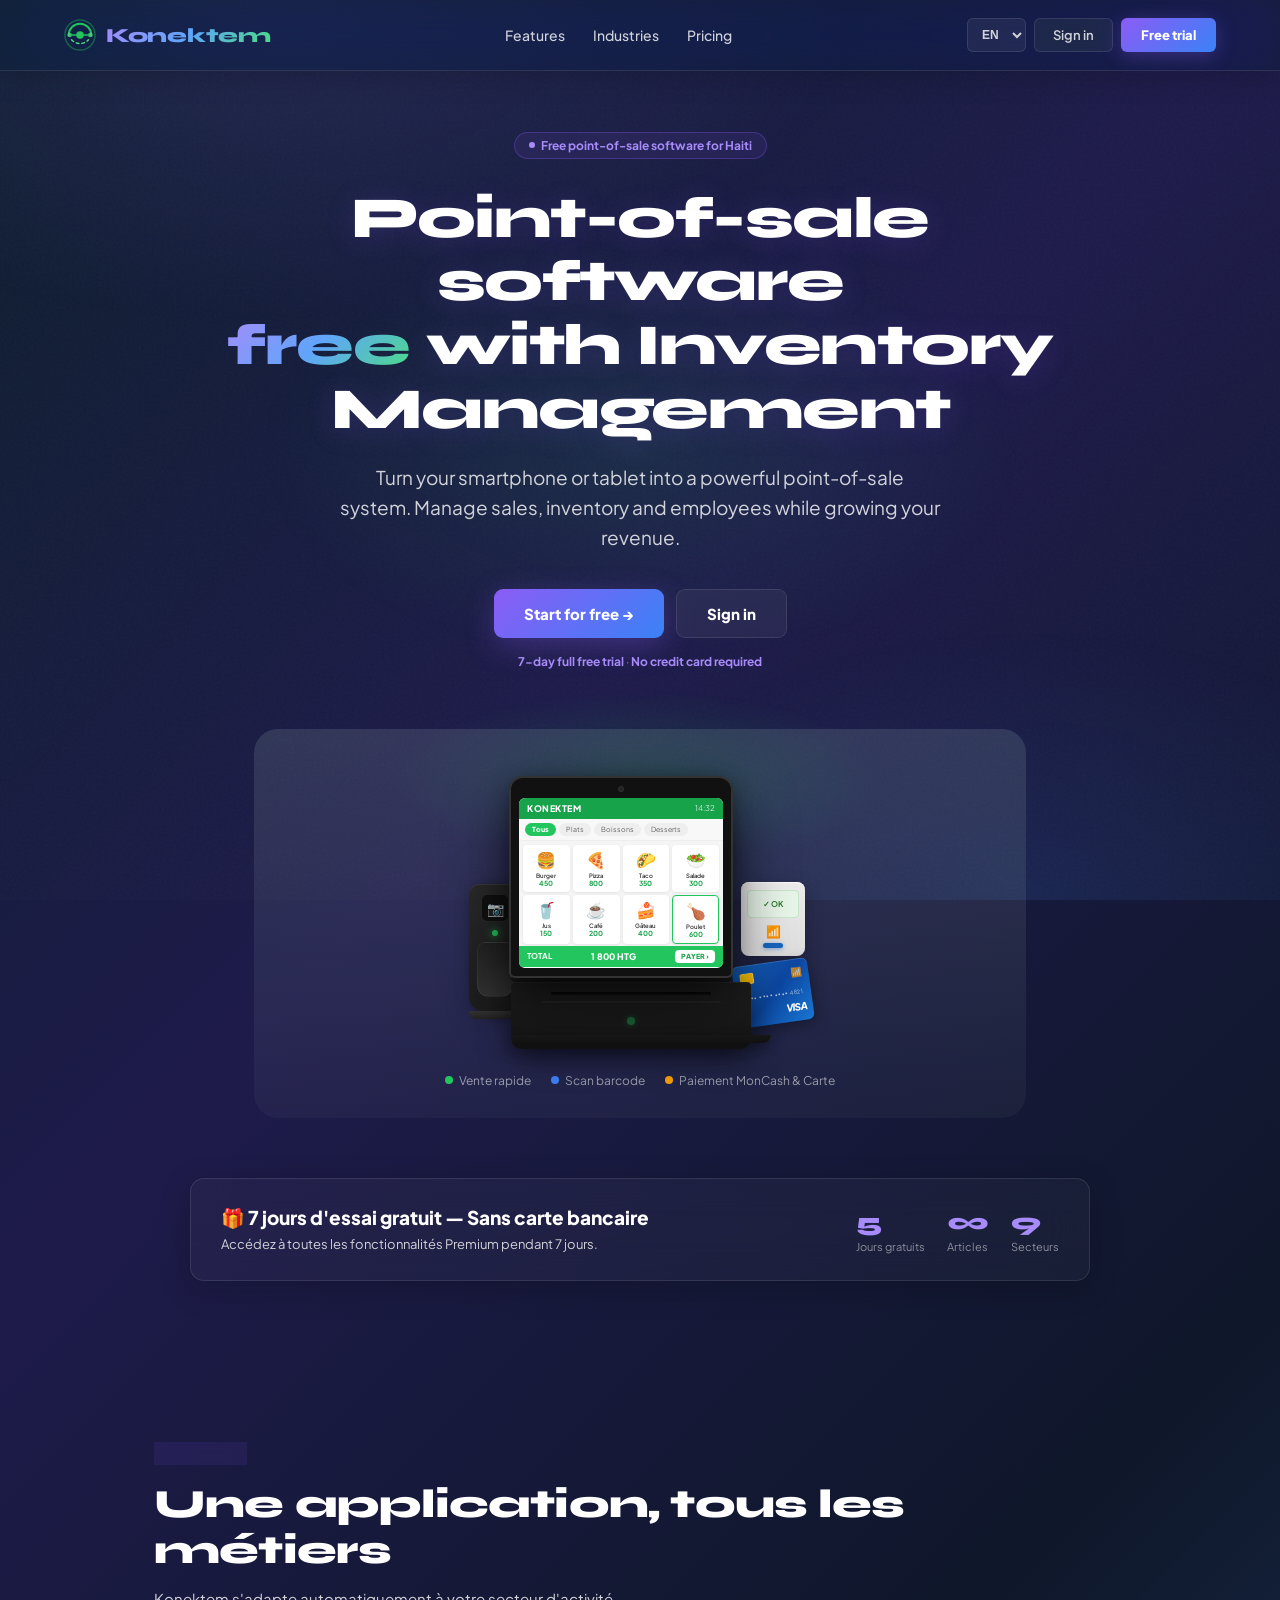
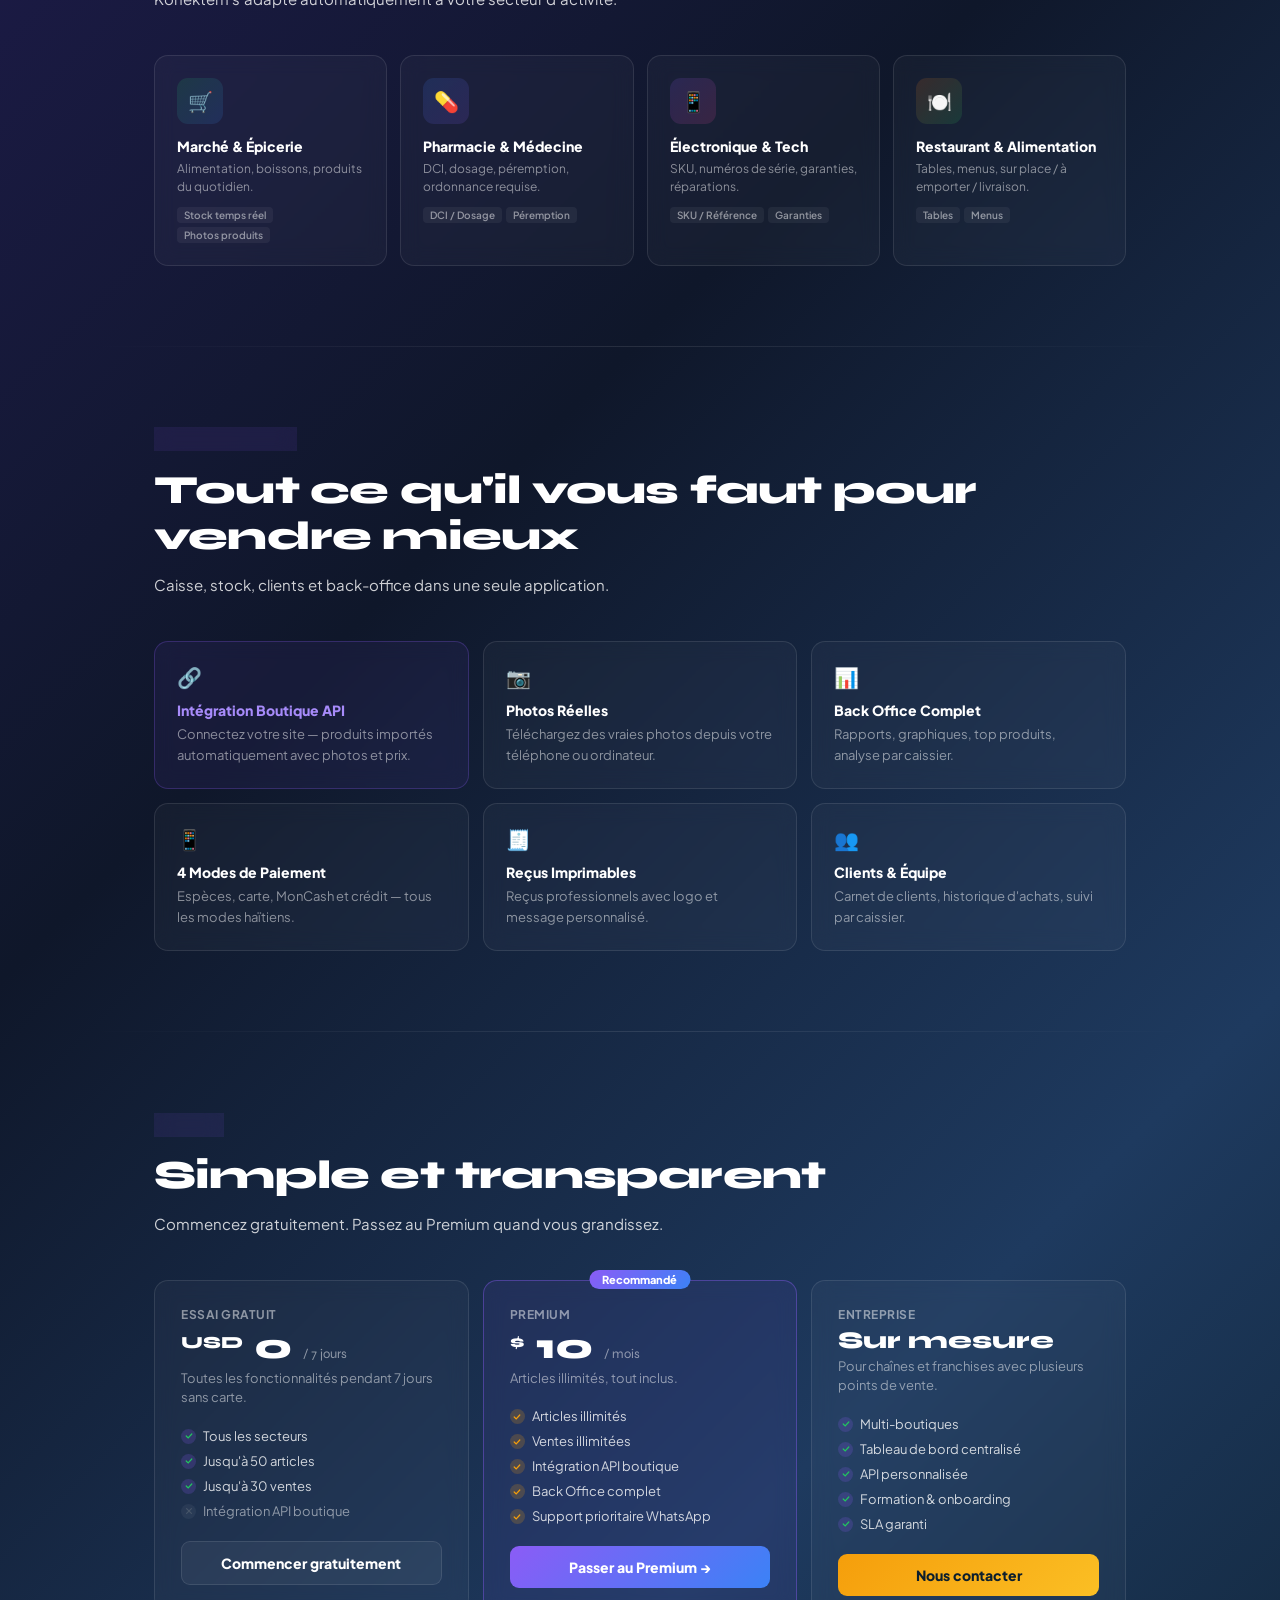
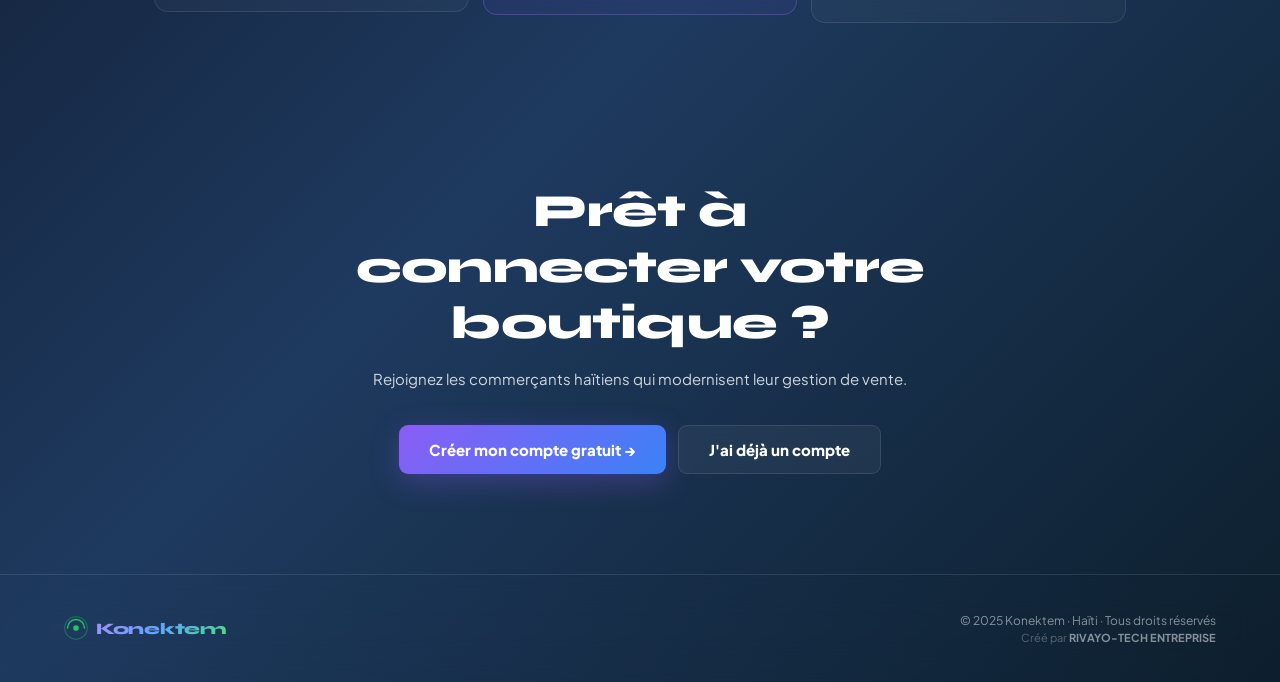
==== commit 22b941f1: "bb" ====
--- a/index.html
+++ b/index.html
@@ -515,8 +515,8 @@
 <div style="padding:0 5%;max-width:1100px;margin:0 auto">
   <div class="trial-banner">
     <div class="tb-left">
-      <h3>🎁 5 jours d'essai gratuit — Sans carte bancaire</h3>
-      <p>Accédez à toutes les fonctionnalités Premium pendant 5 jours.</p>
+      <h3>🎁 7 jours d'essai gratuit — Sans carte bancaire</h3>
+      <p>Accédez à toutes les fonctionnalités Premium pendant 7 jours.</p>
     </div>
     <div class="tb-stats">
       <div class="tb-stat"><div class="num">5</div><div class="lab">Jours gratuits</div></div>
@@ -566,8 +566,8 @@
   <div class="pricing-grid">
     <div class="plan-card">
       <div class="plan-name">Essai Gratuit</div>
-      <div class="plan-price"><span class="curr">USD</span> 0 <span class="per">/ 5 jours</span></div>
-      <div class="plan-desc">Toutes les fonctionnalités pendant 5 jours sans carte.</div>
+      <div class="plan-price"><span class="curr">USD</span> 0 <span class="per">/ 7 jours</span></div>
+      <div class="plan-desc">Toutes les fonctionnalités pendant 7 jours sans carte.</div>
       <div class="plan-feats">
         <div class="pf-feat"><div class="pf-check g"><svg viewBox="0 0 10 10"><path d="M1.5 5L4 7.5L8.5 2.5" stroke="#22c55e" stroke-width="1.5" fill="none" stroke-linecap="round"/></svg></div>Tous les secteurs</div>
         <div class="pf-feat"><div class="pf-check g"><svg viewBox="0 0 10 10"><path d="M1.5 5L4 7.5L8.5 2.5" stroke="#22c55e" stroke-width="1.5" fill="none" stroke-linecap="round"/></svg></div>Jusqu'à 50 articles</div>
@@ -913,7 +913,7 @@
     var passHash = btoa(unescape(encodeURIComponent(pass)));
     var userData = {
       name: name, email: email, phone: phone, pass: passHash,
-      startDate: new Date().toISOString(), plan: 'trial', trialDays: 5
+      startDate: new Date().toISOString(), plan: 'trial', trialDays: 7
     };
     legacyStorageDisabled('konektem_user', userData);
 
@@ -1014,7 +1014,7 @@
       pass:        passHash,
       startDate:   trialStart,
       plan:        remote.plan || 'trial',
-      trialDays:   remote.trial_days || 5,
+      trialDays:   remote.trial_days || 7,
       bizname:     remote.bizname || '',
       sector:      remote.secteur || '',
       premiumDate: remote.premium_date || null,
@@ -1138,7 +1138,39 @@
   fetch(SUPA_URL+'/auth/v1/token?grant_type=password',{method:'POST',headers:authHeaders(),body:JSON.stringify({email:email,password:pass})})
     .then(function(r){return r.json().then(function(data){if(!r.ok)throw new Error(data.error_description||data.msg||'Email ou mot de passe incorrect.');return data;});})
     .then(function(data){redirectToAppWithSession(data);})
-    .catch(function(err){if(btn){btn.disabled=false;btn.textContent='Se connecter →';}showAuthErr('signin',err.message||'Erreur de connexion.');});
+    .catch(function(err){
+      migrateLegacyAccount(email,pass,btn,err);
+    });
+}
+function migrateLegacyAccount(email,pass,btn,loginError){
+  var lookupUrl=SUPA_URL+'/rest/v1/konektem_users?email=eq.'+encodeURIComponent(email)+'&select=email,bizname,phone,secteur,plan,status';
+  fetch(lookupUrl,{headers:{'apikey':SUPA_KEY,'Authorization':'Bearer '+SUPA_KEY}})
+    .then(function(response){return response.json();})
+    .then(function(rows){
+      if(!rows||!rows.length) throw loginError||new Error('Email ou mot de passe incorrect.');
+      var legacy=rows[0];
+      var signupBody={
+        email:email,
+        password:pass,
+        data:{full_name:legacy.bizname||email,phone:legacy.phone||''}
+      };
+      return fetch(SUPA_URL+'/auth/v1/signup',{method:'POST',headers:authHeaders(),body:JSON.stringify(signupBody)})
+        .then(function(response){
+          return response.json().then(function(data){
+            if(!response.ok) throw new Error(data.msg||data.error_description||'Ce compte existe déjà dans Supabase Auth. Utilisez le mot de passe de votre compte.');
+            return data;
+          });
+        })
+        .then(function(data){
+          if(data.access_token){redirectToAppWithSession(data);return;}
+          if(btn){btn.disabled=false;btn.textContent='Se connecter →';}
+          showAuthErr('signin','Votre ancien compte a été reconnu. Vérifiez votre email pour activer votre nouvel accès sécurisé, puis reconnectez-vous.');
+        });
+    })
+    .catch(function(err){
+      if(btn){btn.disabled=false;btn.textContent='Se connecter →';}
+      showAuthErr('signin',err.message||'Email ou mot de passe incorrect.');
+    });
 }
 
 // PREMIUM
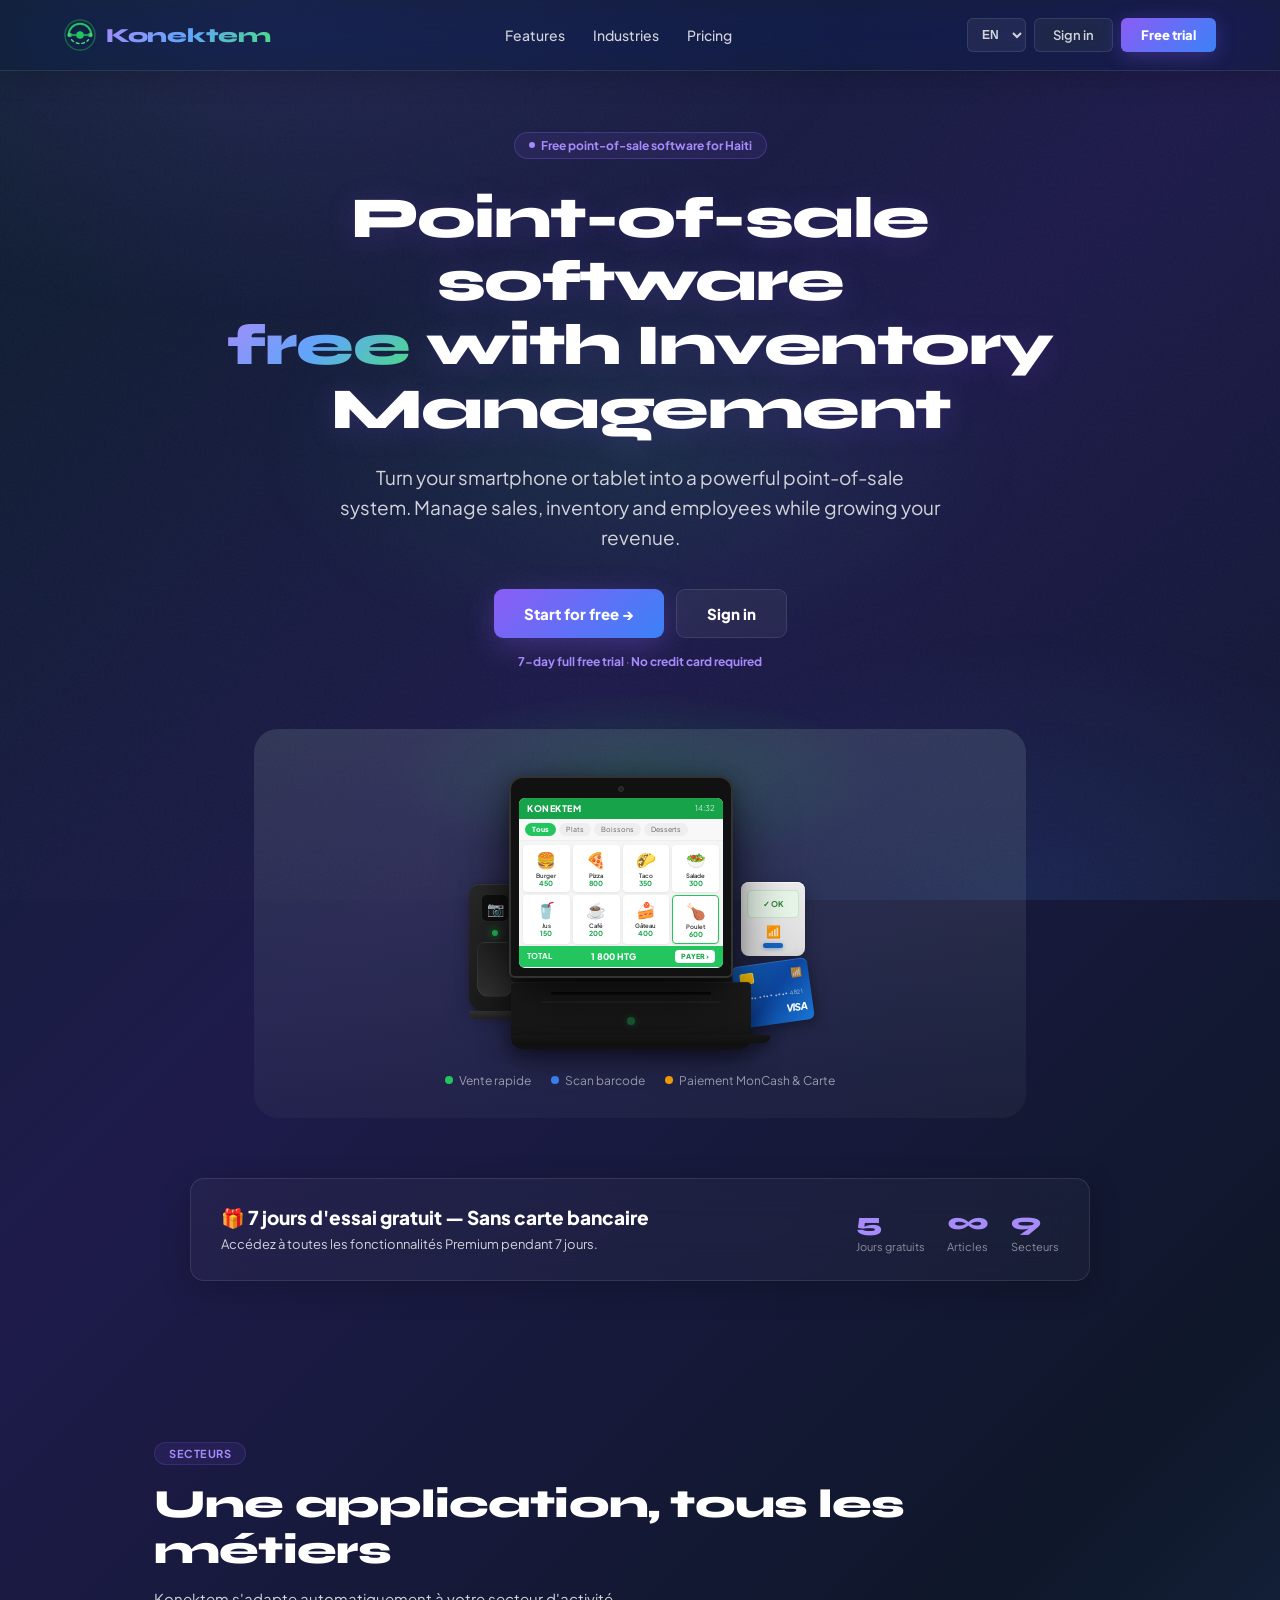
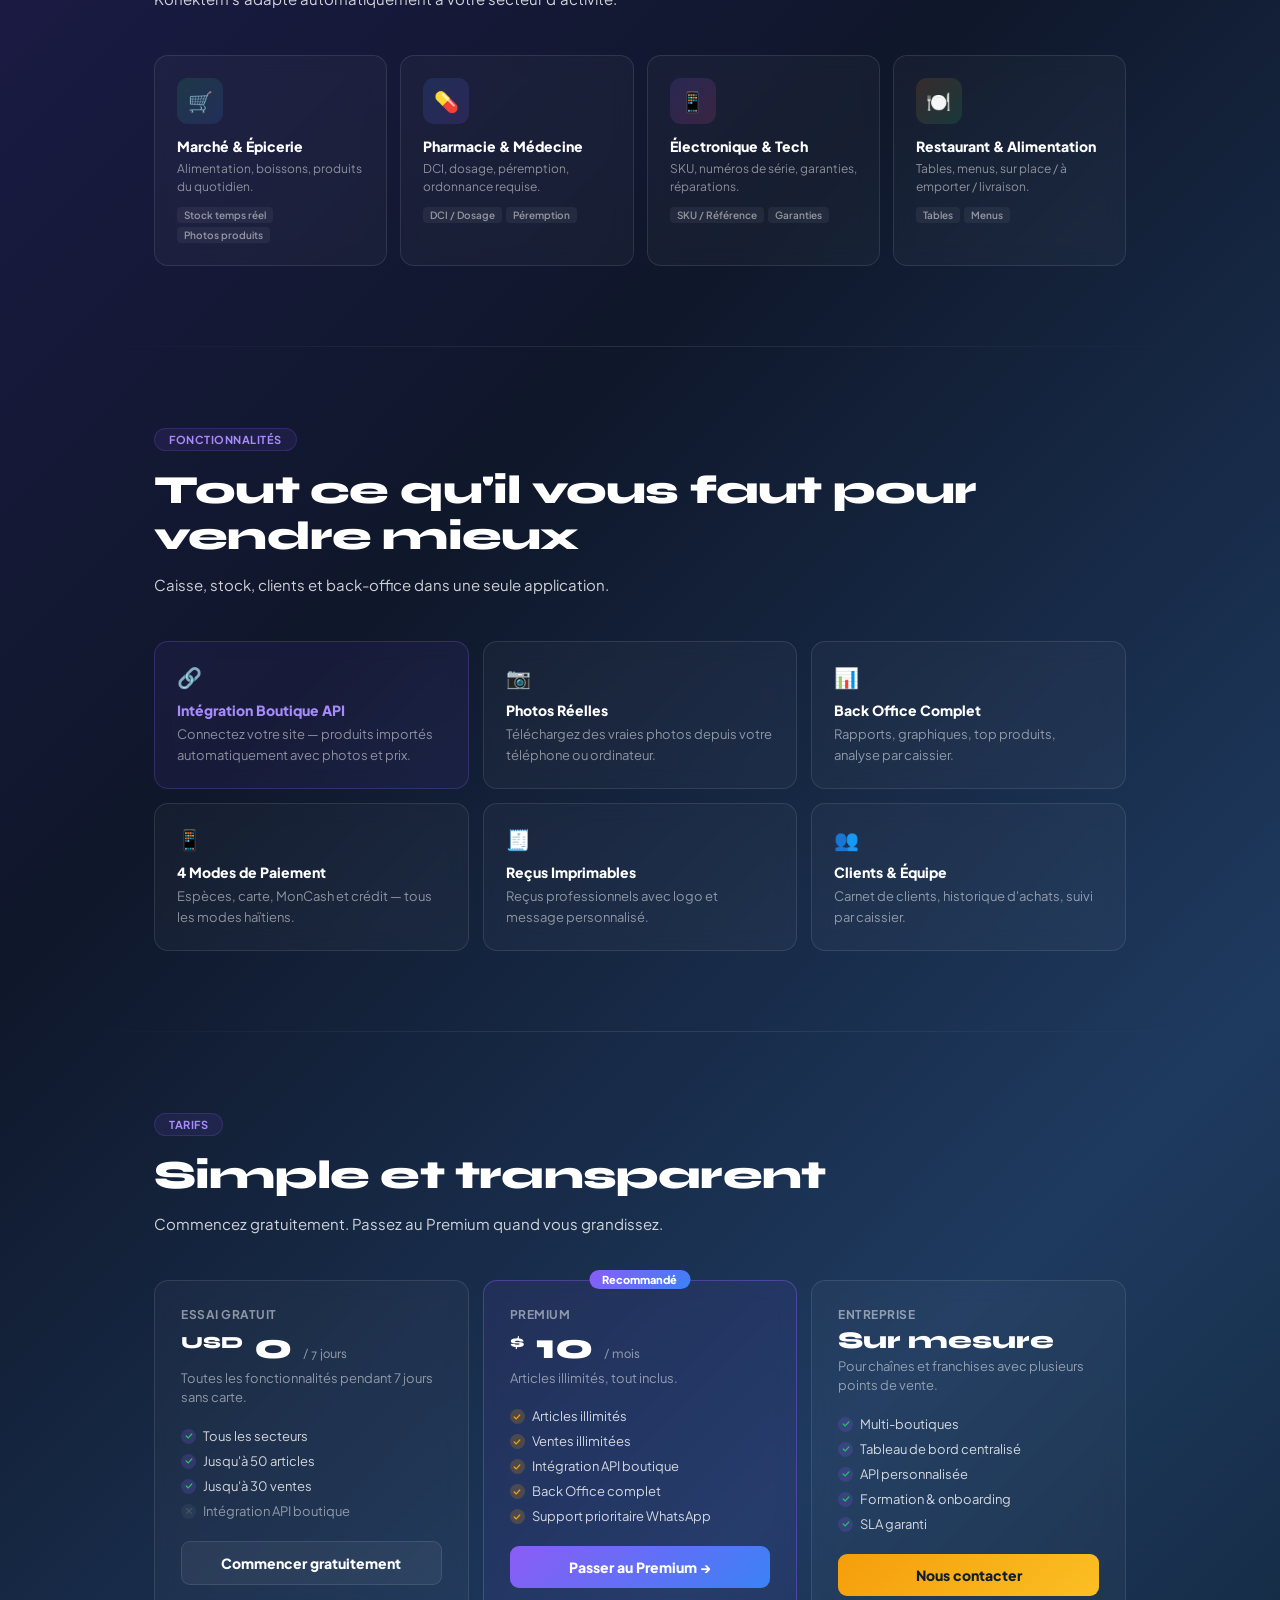
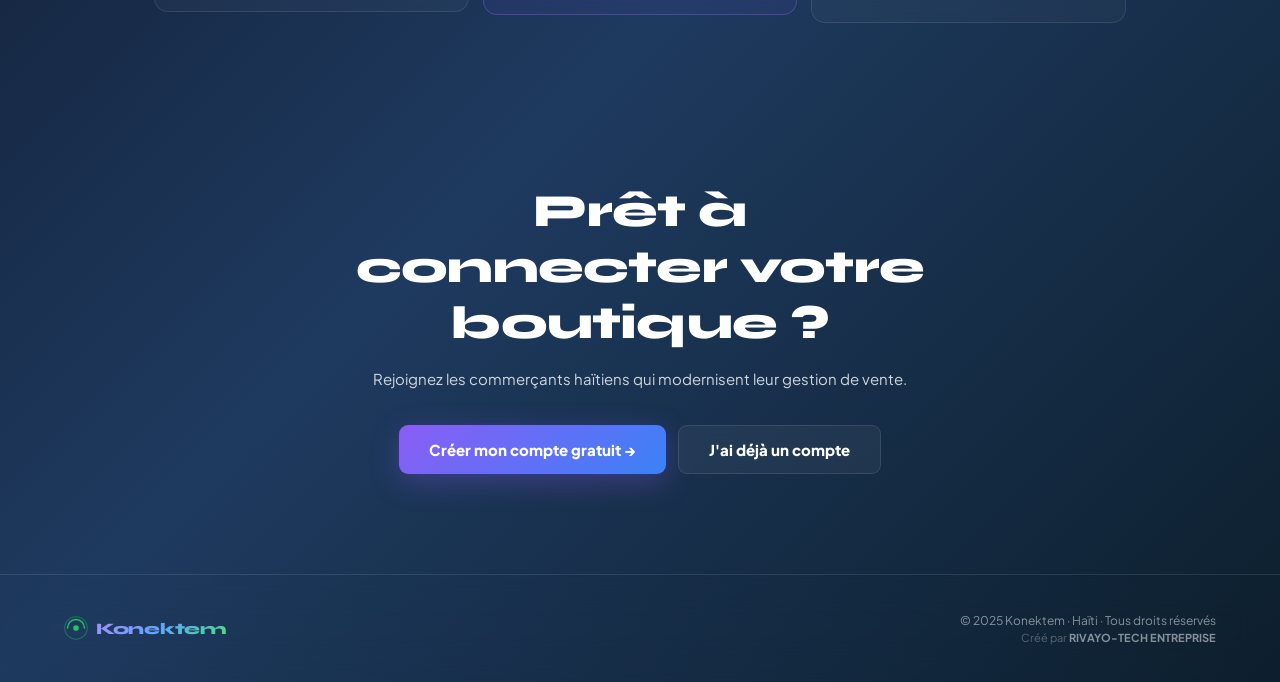
==== commit 2d4b0b41: "bb" ====
--- a/index.html
+++ b/index.html
@@ -1143,21 +1143,26 @@
     });
 }
 function migrateLegacyAccount(email,pass,btn,loginError){
-  var lookupUrl=SUPA_URL+'/rest/v1/konektem_users?email=eq.'+encodeURIComponent(email)+'&select=email,bizname,phone,secteur,plan,status';
+  var lookupUrl=SUPA_URL+'/rest/v1/konektem_users?email=eq.'+encodeURIComponent(email)+'&select=email,bizname';
   fetch(lookupUrl,{headers:{'apikey':SUPA_KEY,'Authorization':'Bearer '+SUPA_KEY}})
-    .then(function(response){return response.json();})
+    .then(function(response){
+      return response.json().then(function(data){
+        if(!response.ok) throw new Error('Supabase legacy lookup '+response.status);
+        return data;
+      });
+    })
     .then(function(rows){
       if(!rows||!rows.length) throw loginError||new Error('Email ou mot de passe incorrect.');
       var legacy=rows[0];
       var signupBody={
         email:email,
         password:pass,
-        data:{full_name:legacy.bizname||email,phone:legacy.phone||''}
+        data:{full_name:legacy.bizname||email,legacy_account:true}
       };
       return fetch(SUPA_URL+'/auth/v1/signup',{method:'POST',headers:authHeaders(),body:JSON.stringify(signupBody)})
         .then(function(response){
           return response.json().then(function(data){
-            if(!response.ok) throw new Error(data.msg||data.error_description||'Ce compte existe déjà dans Supabase Auth. Utilisez le mot de passe de votre compte.');
+            if(!response.ok) throw new Error(data.msg||data.error_description||'Ce compte existe déjà dans Supabase Auth. Utilisez la récupération de mot de passe.');
             return data;
           });
         })
@@ -1169,7 +1174,10 @@
     })
     .catch(function(err){
       if(btn){btn.disabled=false;btn.textContent='Se connecter →';}
-      showAuthErr('signin',err.message||'Email ou mot de passe incorrect.');
+      var msg=err.message==='Supabase legacy lookup 400'
+        ? 'Ancien compte trouvé, mais sa migration nécessite une nouvelle activation. Utilisez « Créer un compte » avec ce même email ou contactez le support.'
+        : (err.message||'Email ou mot de passe incorrect.');
+      showAuthErr('signin',msg);
     });
 }
 
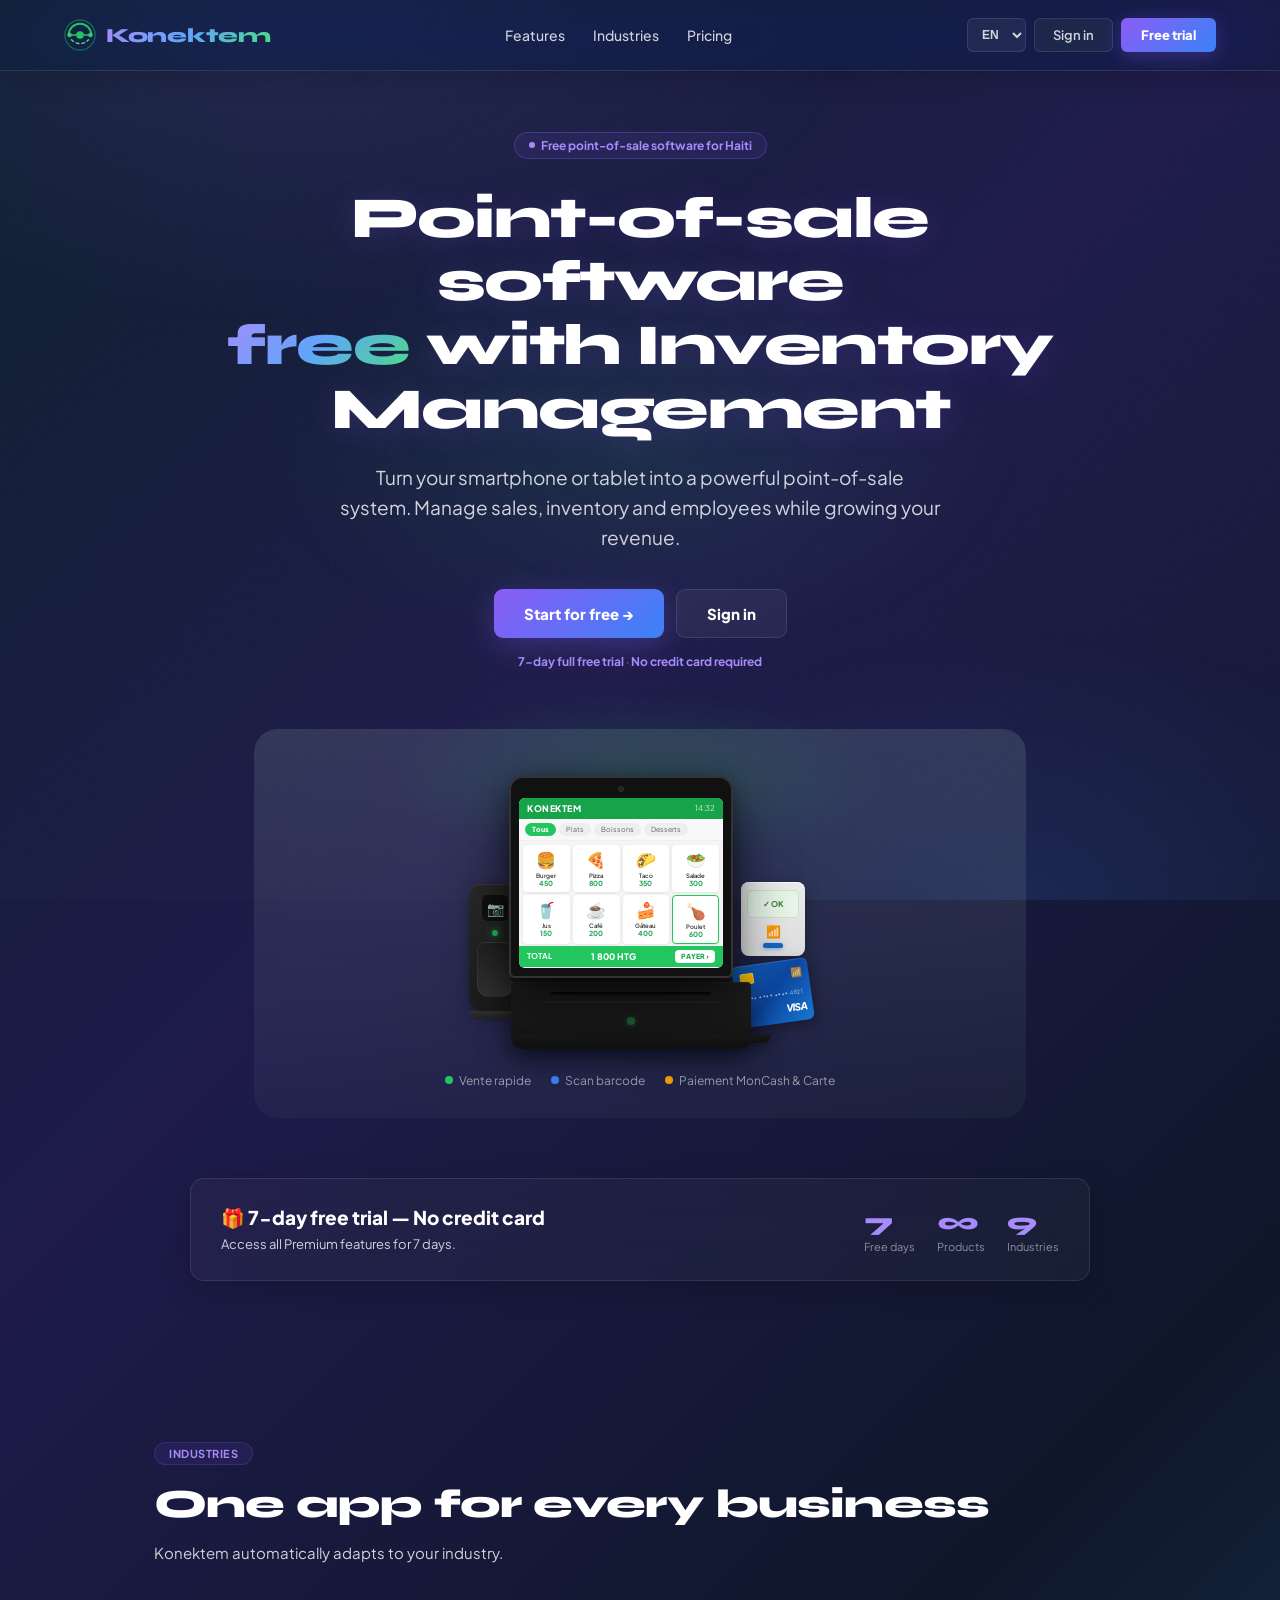
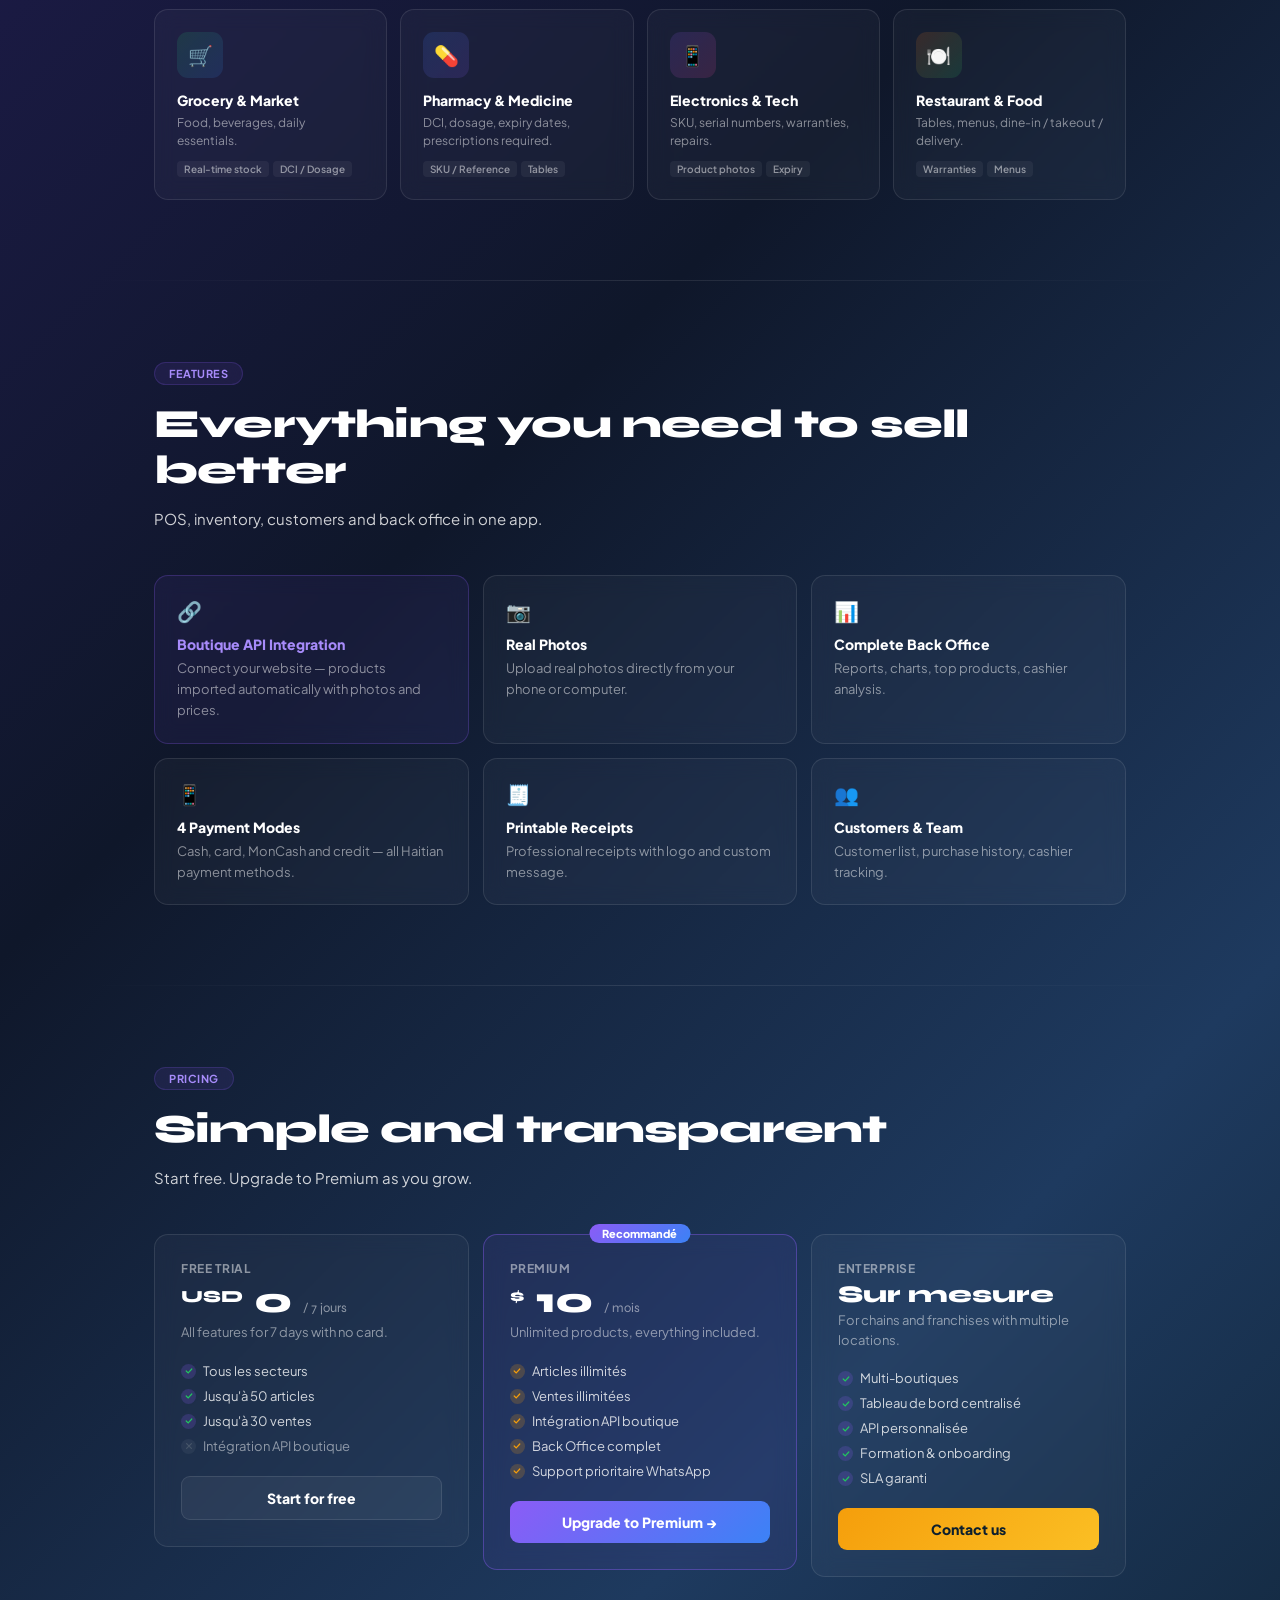
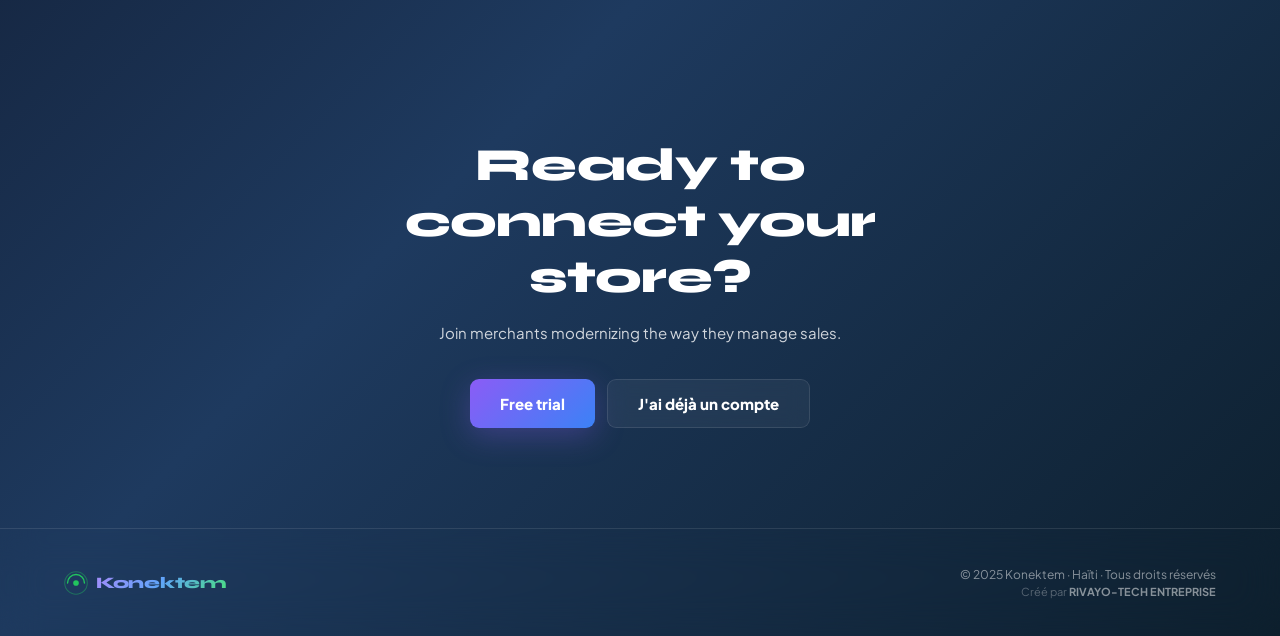
==== commit de760bcc: "WW" ====
--- a/index.html
+++ b/index.html
@@ -519,7 +519,7 @@
       <p>Accédez à toutes les fonctionnalités Premium pendant 7 jours.</p>
     </div>
     <div class="tb-stats">
-      <div class="tb-stat"><div class="num">5</div><div class="lab">Jours gratuits</div></div>
+      <div class="tb-stat"><div class="num">7</div><div class="lab">Jours gratuits</div></div>
       <div class="tb-stat"><div class="num">∞</div><div class="lab">Articles</div></div>
       <div class="tb-stat"><div class="num">9</div><div class="lab">Secteurs</div></div>
     </div>
@@ -637,7 +637,7 @@
 
     <div class="auth-field"><label class="auth-label">Téléphone <span style="color:#ef4444">*</span></label><input class="auth-input" id="su-phone" type="tel" placeholder="509 4886 8964" required></div>
 
-    <div class="auth-field"><label class="auth-label">Mot de passe</label><input class="auth-input" id="su-pass" type="password" placeholder="8 caractères minimum"></div>
+    <div class="auth-field"><label class="auth-label">Mot de passe</label><input class="auth-input" id="su-pass" type="password" placeholder="6 caractères minimum" minlength="6"></div>
     <button class="auth-btn" onclick="doSignup()">Créer mon compte gratuit →</button>
     <div class="auth-switch">Déjà un compte ? <a onclick="switchAuth('signin')">Se connecter</a></div>
   </div>
@@ -745,6 +745,93 @@
   en:{features:'Features',sectors:'Industries',pricing:'Pricing',signin:'Sign in',freeTrial:'Free trial',badge:'Free point-of-sale software for Haiti',heroTitleStart:'Point-of-sale software',heroTitleFree:'free',heroTitleEnd:'with Inventory Management',heroSub:'Turn your smartphone or tablet into a powerful point-of-sale system. Manage sales, inventory and employees while growing your revenue.',startFree:'Start for free →',trialNote:'7-day full free trial',noCard:'No credit card required'},
   es:{features:'Funciones',sectors:'Sectores',pricing:'Precios',signin:'Iniciar sesión',freeTrial:'Prueba gratuita',badge:'Software de caja gratuito para Haití',heroTitleStart:'Software de caja',heroTitleFree:'gratuito',heroTitleEnd:'y gestión de inventario',heroSub:'Convierte tu teléfono o tableta en un potente sistema de punto de venta. Gestiona ventas, inventario y empleados mientras aumentas tus ingresos.',startFree:'Comenzar gratis →',trialNote:'7 días de prueba gratuita',noCard:'No requiere tarjeta bancaria'}
 };
+var LANDING_EXTENDED = {
+  fr:{trialTitle:'🎁 7 jours d’essai gratuit — Sans carte bancaire',trialSub:'Accédez à toutes les fonctionnalités Premium pendant 7 jours.',freeDays:'Jours gratuits',articles:'Articles',sectorsCount:'Secteurs',sectorTitle:'Une application, tous les métiers',sectorSub:'Konektem s’adapte automatiquement à votre secteur d’activité.',featureTitle:'Tout ce qu’il vous faut pour vendre mieux',featureSub:'Caisse, stock, clients et back-office dans une seule application.',pricingTitle:'Simple et transparent',pricingSub:'Commencez gratuitement. Passez au Premium quand vous grandissez.',freePlan:'Essai gratuit',freePlanSub:'Toutes les fonctionnalités pendant 7 jours sans carte.',premiumPlanSub:'Articles illimités, tout inclus.',enterpriseSub:'Pour chaînes et franchises avec plusieurs points de vente.',ctaTitle:'Prêt à connecter votre boutique ?',ctaSub:'Rejoignez les commerçants haïtiens qui modernisent leur gestion de vente.',signupTitle:'Créer votre compte',signupSub:'7 jours d’essai gratuit · Aucune carte requise',signinTitle:'Bon retour !',signinSub:'Connectez-vous à votre espace Konektem',signinPrompt:'Pas encore de compte ?',signinLink:'Créer un compte',signupPrompt:'Déjà un compte ?',signupLink:'Se connecter',signinCta:'Se connecter →',signupCta:'Créer mon compte gratuit →',previewTitle:'Aperçu de Konektem',previewSub:'Ce que vous obtenez dès l’inscription',previewStart:'Démarrer l’essai gratuit →',quickSale:'Vente rapide',scanBarcode:'Scan barcode',contactless:'Paiement MonCash & Carte',passwordMin:'6 caractères minimum'},
+  en:{trialTitle:'🎁 7-day free trial — No credit card',trialSub:'Access all Premium features for 7 days.',freeDays:'Free days',articles:'Products',sectorsCount:'Industries',sectorTitle:'One app for every business',sectorSub:'Konektem automatically adapts to your industry.',featureTitle:'Everything you need to sell better',featureSub:'POS, inventory, customers and back office in one app.',pricingTitle:'Simple and transparent',pricingSub:'Start free. Upgrade to Premium as you grow.',freePlan:'Free trial',freePlanSub:'All features for 7 days with no card.',premiumPlanSub:'Unlimited products, everything included.',enterpriseSub:'For chains and franchises with multiple locations.',ctaTitle:'Ready to connect your store?',ctaSub:'Join merchants modernizing the way they manage sales.',signupTitle:'Create your account',signupSub:'7-day free trial · No card required',signinTitle:'Welcome back!',signinSub:'Sign in to your Konektem workspace',signinPrompt:'No account yet?',signinLink:'Create an account',signupPrompt:'Already have an account?',signupLink:'Sign in',signinCta:'Sign in →',signupCta:'Create my free account →',previewTitle:'Konektem overview',previewSub:'What you get as soon as you sign up',previewStart:'Start free trial →',quickSale:'Quick sale',scanBarcode:'Barcode scan',contactless:'MonCash & card payment',passwordMin:'6 characters minimum'},
+  es:{trialTitle:'🎁 7 días de prueba gratis — Sin tarjeta',trialSub:'Accede a todas las funciones Premium durante 7 días.',freeDays:'Días gratis',articles:'Productos',sectorsCount:'Sectores',sectorTitle:'Una aplicación para todos los negocios',sectorSub:'Konektem se adapta automáticamente a tu sector.',featureTitle:'Todo lo que necesitas para vender mejor',featureSub:'Caja, inventario, clientes y back office en una sola aplicación.',pricingTitle:'Simple y transparente',pricingSub:'Comienza gratis. Pásate a Premium cuando crezcas.',freePlan:'Prueba gratuita',freePlanSub:'Todas las funciones durante 7 días sin tarjeta.',premiumPlanSub:'Productos ilimitados, todo incluido.',enterpriseSub:'Para cadenas y franquicias con varios puntos de venta.',ctaTitle:'¿Listo para conectar tu negocio?',ctaSub:'Únete a los comercios que modernizan su gestión de ventas.',signupTitle:'Crear tu cuenta',signupSub:'7 días de prueba gratis · Sin tarjeta',signinTitle:'¡Bienvenido de nuevo!',signinSub:'Inicia sesión en tu espacio Konektem',signinPrompt:'¿Aún no tienes cuenta?',signinLink:'Crear cuenta',signupPrompt:'¿Ya tienes una cuenta?',signupLink:'Iniciar sesión',signinCta:'Iniciar sesión →',signupCta:'Crear mi cuenta gratis →',previewTitle:'Vista general de Konektem',previewSub:'Lo que obtienes al registrarte',previewStart:'Comenzar prueba gratis →',quickSale:'Venta rápida',scanBarcode:'Escaneo de código',contactless:'Pago MonCash y tarjeta',passwordMin:'6 caracteres mínimo'}
+};
+function setLandingText(selector,text,index){var nodes=document.querySelectorAll(selector);if(index===undefined){nodes.forEach(function(n){n.textContent=text;});}else if(nodes[index])nodes[index].textContent=text;}
+function applyLandingExtendedLanguage(lang){
+  var p=LANDING_EXTENDED[lang]||LANDING_EXTENDED.fr;
+  setLandingText('.tb-left h3',p.trialTitle);setLandingText('.tb-left p',p.trialSub);
+  setLandingText('.tb-stat .lab',p.freeDays,0);setLandingText('.tb-stat .lab',p.articles,1);setLandingText('.tb-stat .lab',p.sectorsCount,2);
+  setLandingText('#secteurs h2',p.sectorTitle);setLandingText('#secteurs .section-sub',p.sectorSub);
+  setLandingText('#fonctionnalites h2',p.featureTitle);setLandingText('#fonctionnalites .section-sub',p.featureSub);
+  setLandingText('#tarifs h2',p.pricingTitle);setLandingText('#tarifs .section-sub',p.pricingSub);
+  setLandingText('#tarifs .plan-card .plan-desc',p.freePlanSub,0);setLandingText('#tarifs .plan-card .plan-desc',p.premiumPlanSub,1);setLandingText('#tarifs .plan-card .plan-desc',p.enterpriseSub,2);
+  setLandingText('.cta-section h2',p.ctaTitle);setLandingText('.cta-section p',p.ctaSub);
+  setLandingText('#screen-signup .auth-title',p.signupTitle);setLandingText('#screen-signup .auth-sub',p.signupSub);
+  setLandingText('#screen-signin .auth-title',p.signinTitle);setLandingText('#screen-signin .auth-sub',p.signinSub);
+  setLandingText('#screen-preview .auth-title',p.previewTitle);setLandingText('#screen-preview .auth-sub',p.previewSub);
+  var signupBtn=document.querySelector('#screen-signup .auth-btn');if(signupBtn)signupBtn.textContent=p.signupCta;
+  var signinBtn=document.querySelector('#screen-signin .auth-btn');if(signinBtn)signinBtn.textContent=p.signinCta;
+  var previewBtn=document.querySelector('#screen-preview .auth-btn');if(previewBtn)previewBtn.textContent=p.previewStart;
+  var signupSwitch=document.querySelector('#screen-signup .auth-switch');if(signupSwitch) signupSwitch.innerHTML = p.signupPrompt + ' <a onclick="switchAuth(\'signin\')">' + p.signupLink + '</a>';
+  var signinSwitch=document.querySelector('#screen-signin .auth-switch');if(signinSwitch) signinSwitch.innerHTML = p.signinPrompt + ' <a onclick="switchAuth(\'signup\')">' + p.signinLink + '</a>';
+  var deviceLegend=document.querySelectorAll('.hero-device-legend div');
+  if(deviceLegend.length >= 3){deviceLegend[0].childNodes[deviceLegend[0].childNodes.length-1].nodeValue = ' ' + p.quickSale; deviceLegend[1].childNodes[deviceLegend[1].childNodes.length-1].nodeValue = ' ' + p.scanBarcode; deviceLegend[2].childNodes[deviceLegend[2].childNodes.length-1].nodeValue = ' ' + p.contactless;}
+  var pass=document.getElementById('su-pass');if(pass)pass.placeholder=p.passwordMin;
+
+  var sectionBadges=document.querySelectorAll('.section-badge');
+  if(sectionBadges[0]) sectionBadges[0].textContent = lang === 'en' ? 'INDUSTRIES' : (lang === 'es' ? 'SECTORES' : 'SECTEURS');
+  if(sectionBadges[1]) sectionBadges[1].textContent = lang === 'en' ? 'FEATURES' : (lang === 'es' ? 'FUNCIONES' : 'FONCTIONNALITÉS');
+  if(sectionBadges[2]) sectionBadges[2].textContent = lang === 'en' ? 'PRICING' : (lang === 'es' ? 'PRECIOS' : 'TARIFS');
+
+  var sectorNames = document.querySelectorAll('.sc-name');
+  var sectorDesc = document.querySelectorAll('.sc-desc');
+  var sectorTags = document.querySelectorAll('.sc-tag');
+  var sectorNamesMap = {
+    fr:['Marché & Épicerie','Pharmacie & Médecine','Électronique & Tech','Restaurant & Alimentation'],
+    en:['Grocery & Market','Pharmacy & Medicine','Electronics & Tech','Restaurant & Food'],
+    es:['Mercado & Supermercado','Farmacia & Medicina','Electrónica & Tech','Restaurante & Alimentación']
+  };
+  var sectorDescMap = {
+    fr:['Alimentation, boissons, produits du quotidien.','DCI, dosage, péremption, ordonnance requise.','SKU, numéros de série, garanties, réparations.','Tables, menus, sur place / à emporter / livraison.'],
+    en:['Food, beverages, daily essentials.','DCI, dosage, expiry dates, prescriptions required.','SKU, serial numbers, warranties, repairs.','Tables, menus, dine-in / takeout / delivery.'],
+    es:['Alimentos, bebidas, productos de uso diario.','DCI, dosificación, vencimiento, receta requerida.','SKU, números de serie, garantías, reparaciones.','Mesas, menús, consumo en local / para llevar / entrega.']
+  };
+  var sectorTagsMap = {
+    fr:['Stock temps réel','DCI / Dosage','SKU / Référence','Tables','Photos produits','Péremption','Garanties','Menus'],
+    en:['Real-time stock','DCI / Dosage','SKU / Reference','Tables','Product photos','Expiry','Warranties','Menus'],
+    es:['Stock en tiempo real','DCI / Dosificación','SKU / Referencia','Mesas','Fotos de productos','Vencimiento','Garantías','Menús']
+  };
+  sectorNames.forEach(function(el, idx){ if(sectorNamesMap[lang] && sectorNamesMap[lang][idx]) el.textContent = sectorNamesMap[lang][idx]; });
+  sectorDesc.forEach(function(el, idx){ if(sectorDescMap[lang] && sectorDescMap[lang][idx]) el.textContent = sectorDescMap[lang][idx]; });
+  sectorTags.forEach(function(el, idx){ if(sectorTagsMap[lang] && sectorTagsMap[lang][idx]) el.textContent = sectorTagsMap[lang][idx]; });
+
+  var featTitles = document.querySelectorAll('.feat-title');
+  var featDesc = document.querySelectorAll('.feat-desc');
+  var featTitleMap = {
+    fr:['Intégration Boutique API','Photos Réelles','Back Office Complet','4 Modes de Paiement','Reçus Imprimables','Clients & Équipe'],
+    en:['Boutique API Integration','Real Photos','Complete Back Office','4 Payment Modes','Printable Receipts','Customers & Team'],
+    es:['Integración de API de tienda','Fotos reales','Back Office completo','4 métodos de pago','Recibos imprimibles','Clientes y equipo']
+  };
+  var featDescMap = {
+    fr:['Connectez votre site — produits importés automatiquement avec photos et prix.','Téléchargez des vraies photos depuis votre téléphone ou ordinateur.','Rapports, graphiques, top produits, analyse par caissier.','Espèces, carte, MonCash et crédit — tous les modes haïtiens.','Reçus professionnels avec logo et message personnalisé.','Carnet de clients, historique d’achats, suivi par caissier.'],
+    en:['Connect your website — products imported automatically with photos and prices.','Upload real photos directly from your phone or computer.','Reports, charts, top products, cashier analysis.','Cash, card, MonCash and credit — all Haitian payment methods.','Professional receipts with logo and custom message.','Customer list, purchase history, cashier tracking.'],
+    es:['Conecta tu sitio web: productos importados automáticamente con fotos y precios.','Sube fotos reales desde tu teléfono o computadora.','Informes, gráficos, productos top, análisis por cajero.','Efectivo, tarjeta, MonCash y crédito — todos los métodos haitianos.','Recibos profesionales con logo y mensaje personalizado.','Agenda de clientes, historial de compras, seguimiento por cajero.']
+  };
+  featTitles.forEach(function(el, idx){ if(featTitleMap[lang] && featTitleMap[lang][idx]) el.textContent = featTitleMap[lang][idx]; });
+  featDesc.forEach(function(el, idx){ if(featDescMap[lang] && featDescMap[lang][idx]) el.textContent = featDescMap[lang][idx]; });
+
+  var planTitleMap = {
+    fr:['Essai Gratuit','Premium','Entreprise'],
+    en:['Free Trial','Premium','Enterprise'],
+    es:['Prueba gratuita','Premium','Empresa']
+  };
+  document.querySelectorAll('.plan-card .plan-name').forEach(function(el, idx){ if(planTitleMap[lang] && planTitleMap[lang][idx]) el.textContent = planTitleMap[lang][idx]; });
+
+  var planButtonMap = {
+    fr:['Commencer gratuitement','Passer au Premium →','Nous contacter'],
+    en:['Start for free','Upgrade to Premium →','Contact us'],
+    es:['Comenzar gratis','Actualizar a Premium →','Contáctanos']
+  };
+  document.querySelectorAll('.plan-btn').forEach(function(el, idx){ if(planButtonMap[lang] && planButtonMap[lang][idx]) el.textContent = planButtonMap[lang][idx]; });
+
+  var ctaButtons = document.querySelectorAll('.btn-hero.green, .btn-hero.outline, .btn-primary, .btn-ghost');
+  if(lang === 'en'){ ctaButtons.forEach(function(el){ if(el.textContent.indexOf('Essai') > -1 || el.textContent.indexOf('gratuit') > -1 || el.textContent.indexOf('Se connecter') > -1 || el.textContent.indexOf('Démarrer') > -1 || el.textContent.indexOf('Créer') > -1 || el.textContent.indexOf('Compte') > -1) { el.textContent = el.classList.contains('outline') ? 'Sign in' : 'Free trial'; } }); }
+  if(lang === 'es'){ ctaButtons.forEach(function(el){ if(el.textContent.indexOf('Essai') > -1 || el.textContent.indexOf('gratuit') > -1 || el.textContent.indexOf('Se connecter') > -1 || el.textContent.indexOf('Démarrer') > -1 || el.textContent.indexOf('Create') > -1 || el.textContent.indexOf('Sign') > -1) { el.textContent = el.classList.contains('outline') ? 'Iniciar sesión' : 'Prueba gratuita'; } }); }
+}
 function detectLandingLanguage(){
   var saved=localStorage.getItem('konektem_language');
   if(saved&&LANDING_LANGS[saved]) return saved;
@@ -759,6 +846,7 @@
     var key=el.getAttribute('data-i18n');
     if(LANDING_LANGS[selected][key]) el.textContent=LANDING_LANGS[selected][key];
   });
+  applyLandingExtendedLanguage(selected);
   var selector=document.getElementById('landing-lang');
   if(selector) selector.value=selected;
   var appData;
@@ -883,7 +971,7 @@
   var pass  = document.getElementById('su-pass').value;
 
   if (!name || !email || !phone || !pass) { showAuthErr('signup','Veuillez remplir tous les champs.'); return; }
-  if (pass.length < 8) { showAuthErr('signup','Mot de passe : 8 caractères minimum.'); return; }
+  if (pass.length < 6) { showAuthErr('signup','Mot de passe : 6 caractères minimum.'); return; }
   if (!email.includes('@') || !email.includes('.')) { showAuthErr('signup','Adresse email invalide.'); return; }
   if (phone.length < 8) { showAuthErr('signup','Numéro de téléphone invalide (minimum 8 chiffres).'); return; }
 
@@ -1113,7 +1201,7 @@
   var phone=document.getElementById('su-phone').value.trim();
   var pass=document.getElementById('su-pass').value;
   if(!name||!email||!phone||!pass){showAuthErr('signup','Veuillez remplir tous les champs.');return;}
-  if(pass.length<8){showAuthErr('signup','Mot de passe : 8 caractères minimum.');return;}
+  if(pass.length<6){showAuthErr('signup','Mot de passe : 6 caractères minimum.');return;}
   if(!email.includes('@')||!email.includes('.')){showAuthErr('signup','Adresse email invalide.');return;}
   var btn=document.querySelector('#screen-signup .auth-btn');
   if(btn){btn.disabled=true;btn.textContent='⏳ Création sécurisée...';}
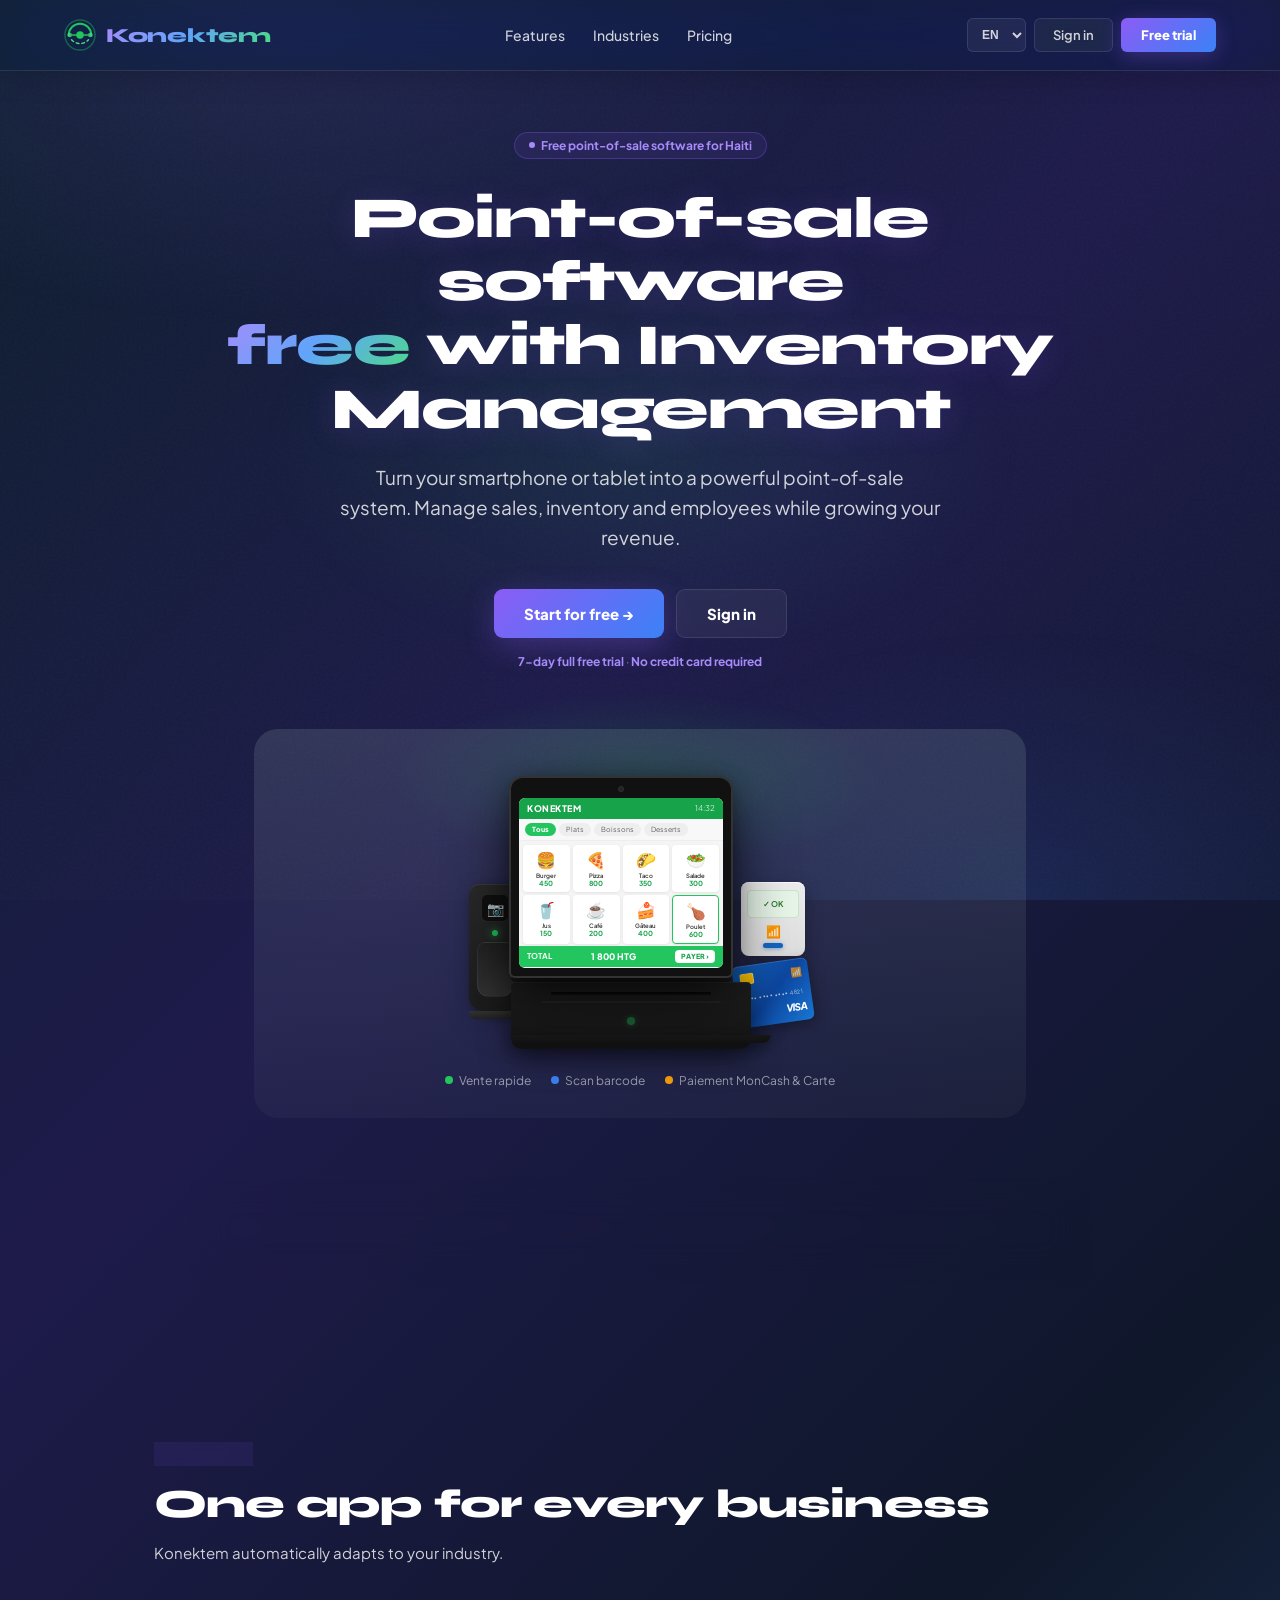
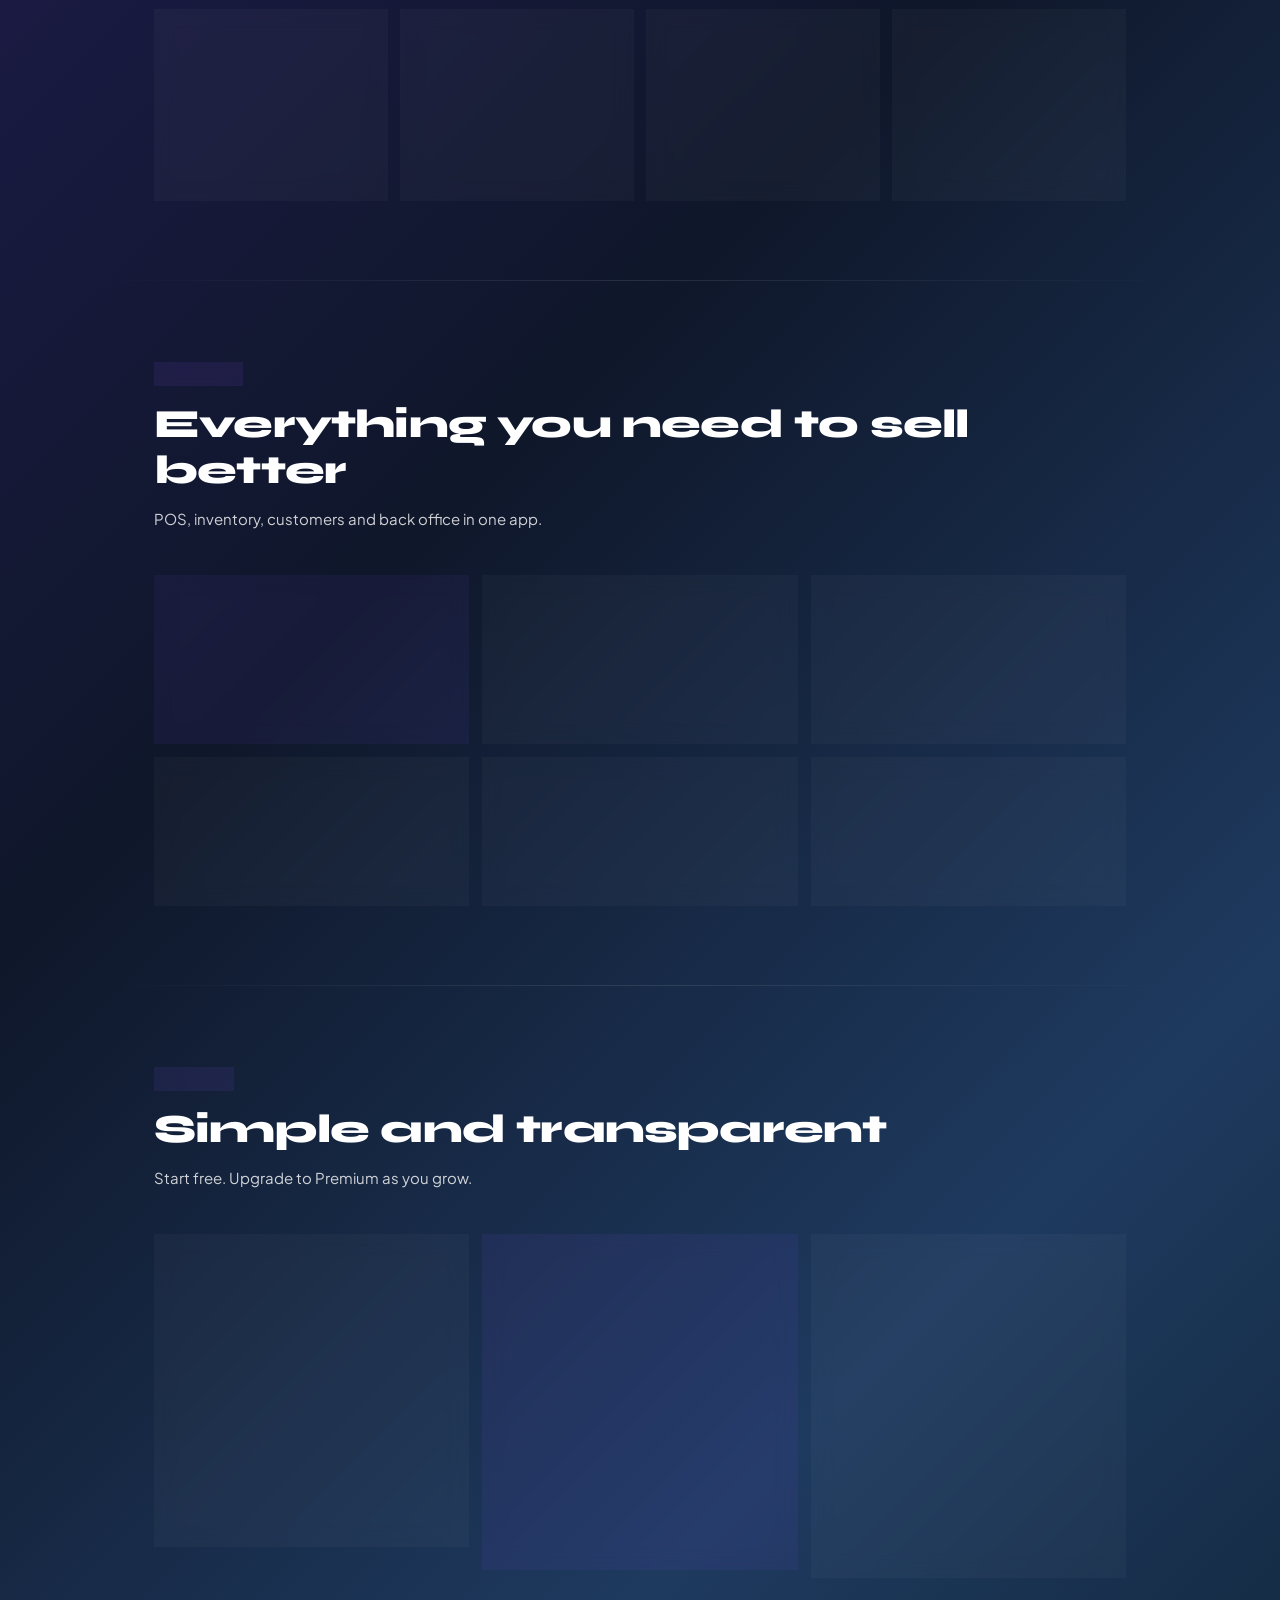
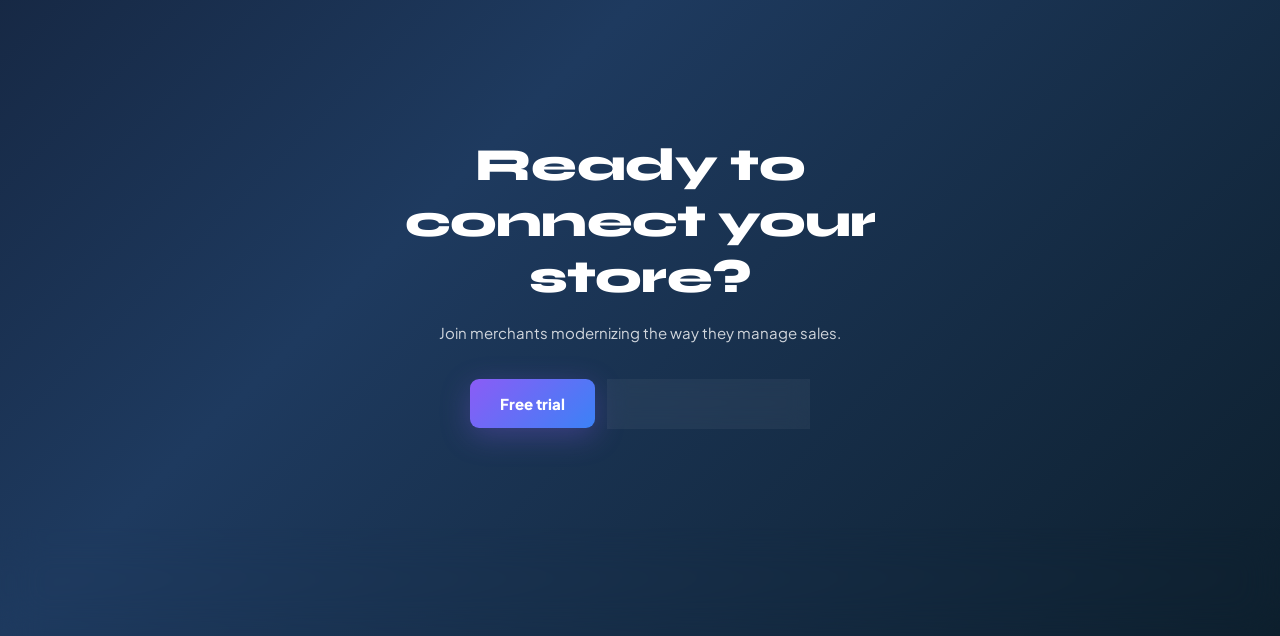
==== commit 69949f28: "succeeded" ====
--- a/index.html
+++ b/index.html
@@ -1192,8 +1192,15 @@
   return {'apikey':SUPA_KEY,'Authorization':'Bearer '+(token||SUPA_KEY),'Content-Type':'application/json'};
 }
 function redirectToAppWithSession(session){
-  if(!session||!session.access_token){window.location.href='app.html';return;}
-  window.location.href='app.html#access_token='+encodeURIComponent(session.access_token)+'&refresh_token='+encodeURIComponent(session.refresh_token||'');
+  if(!session||!session.access_token){window.location.replace('app.html');return;}
+  try{
+    window.sessionStorage.setItem('konektem_auth', JSON.stringify({
+      access_token: session.access_token,
+      refresh_token: session.refresh_token || '',
+      email: (session.user && (session.user.email || (session.user.user_metadata && session.user.user_metadata.email))) || ''
+    }));
+  }catch(e){}
+  window.location.replace('app.html');
 }
 function doSignup(){
   var name=document.getElementById('su-name').value.trim();
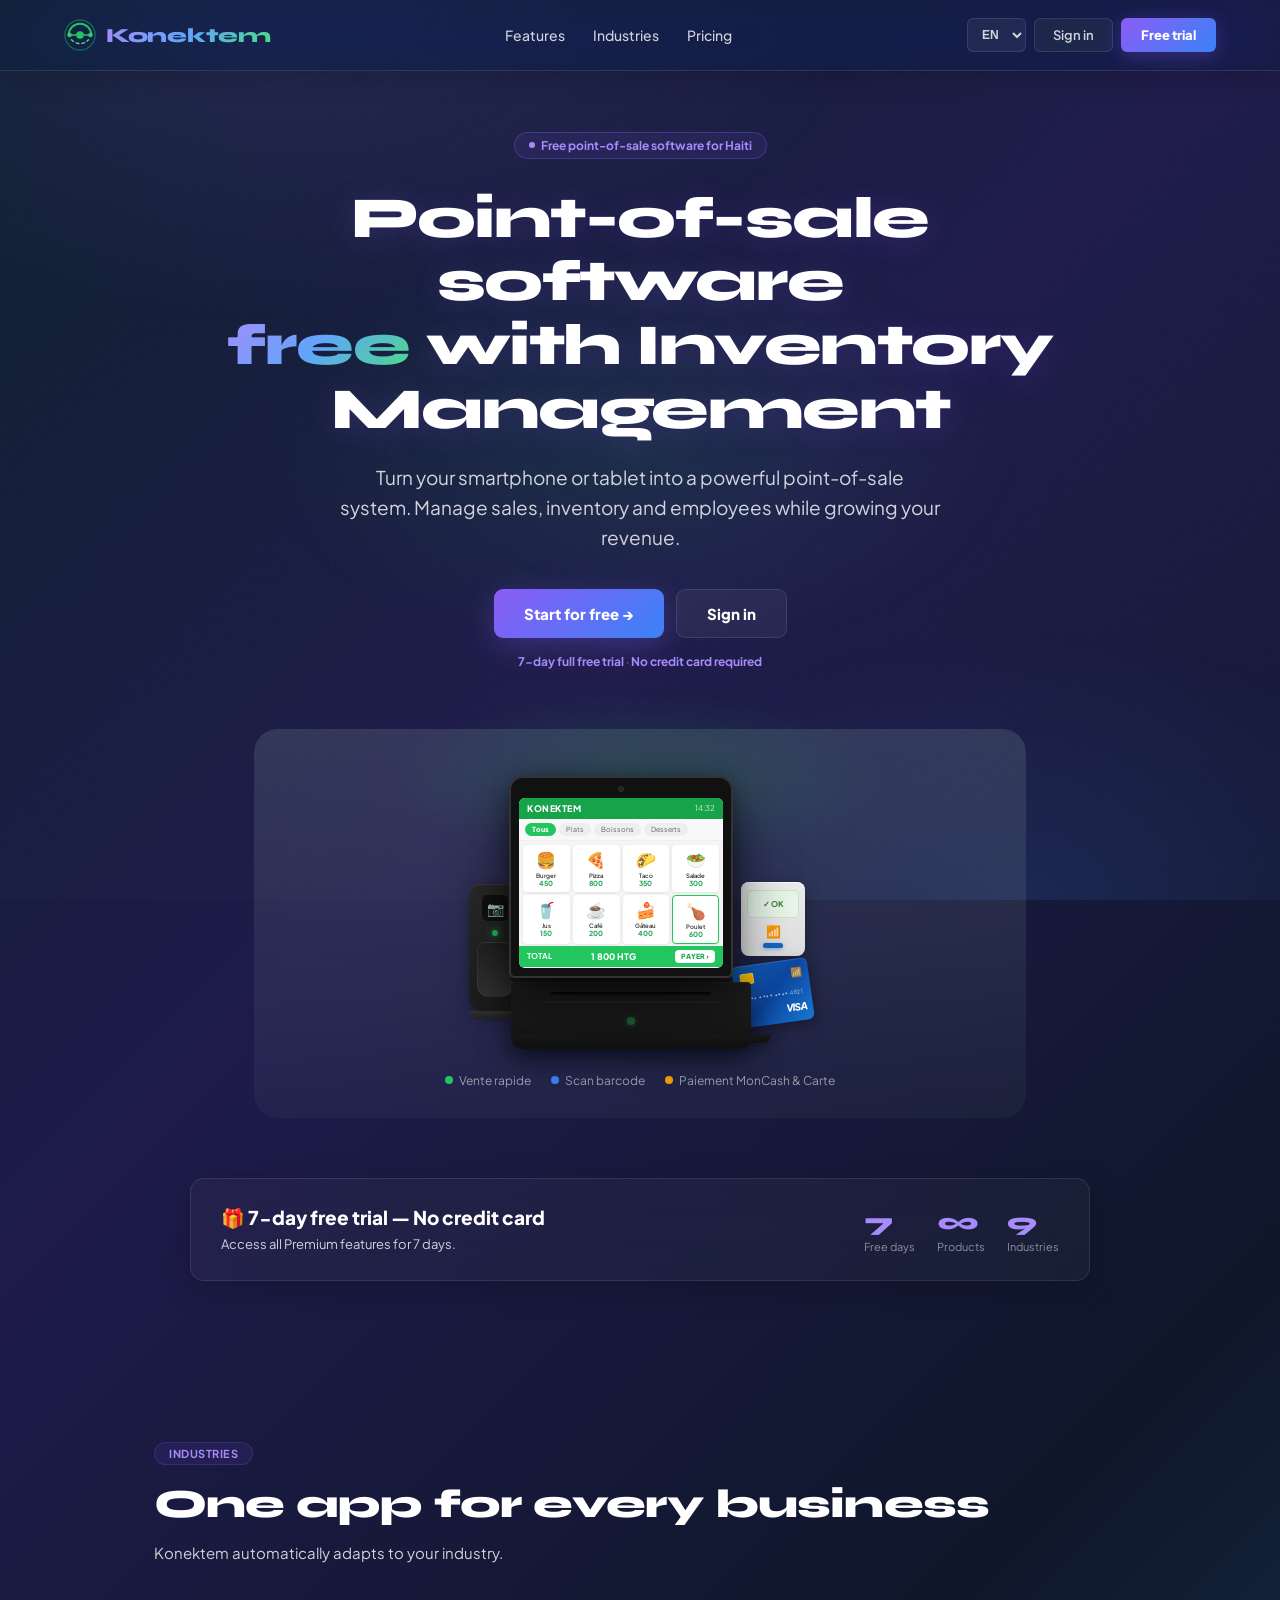
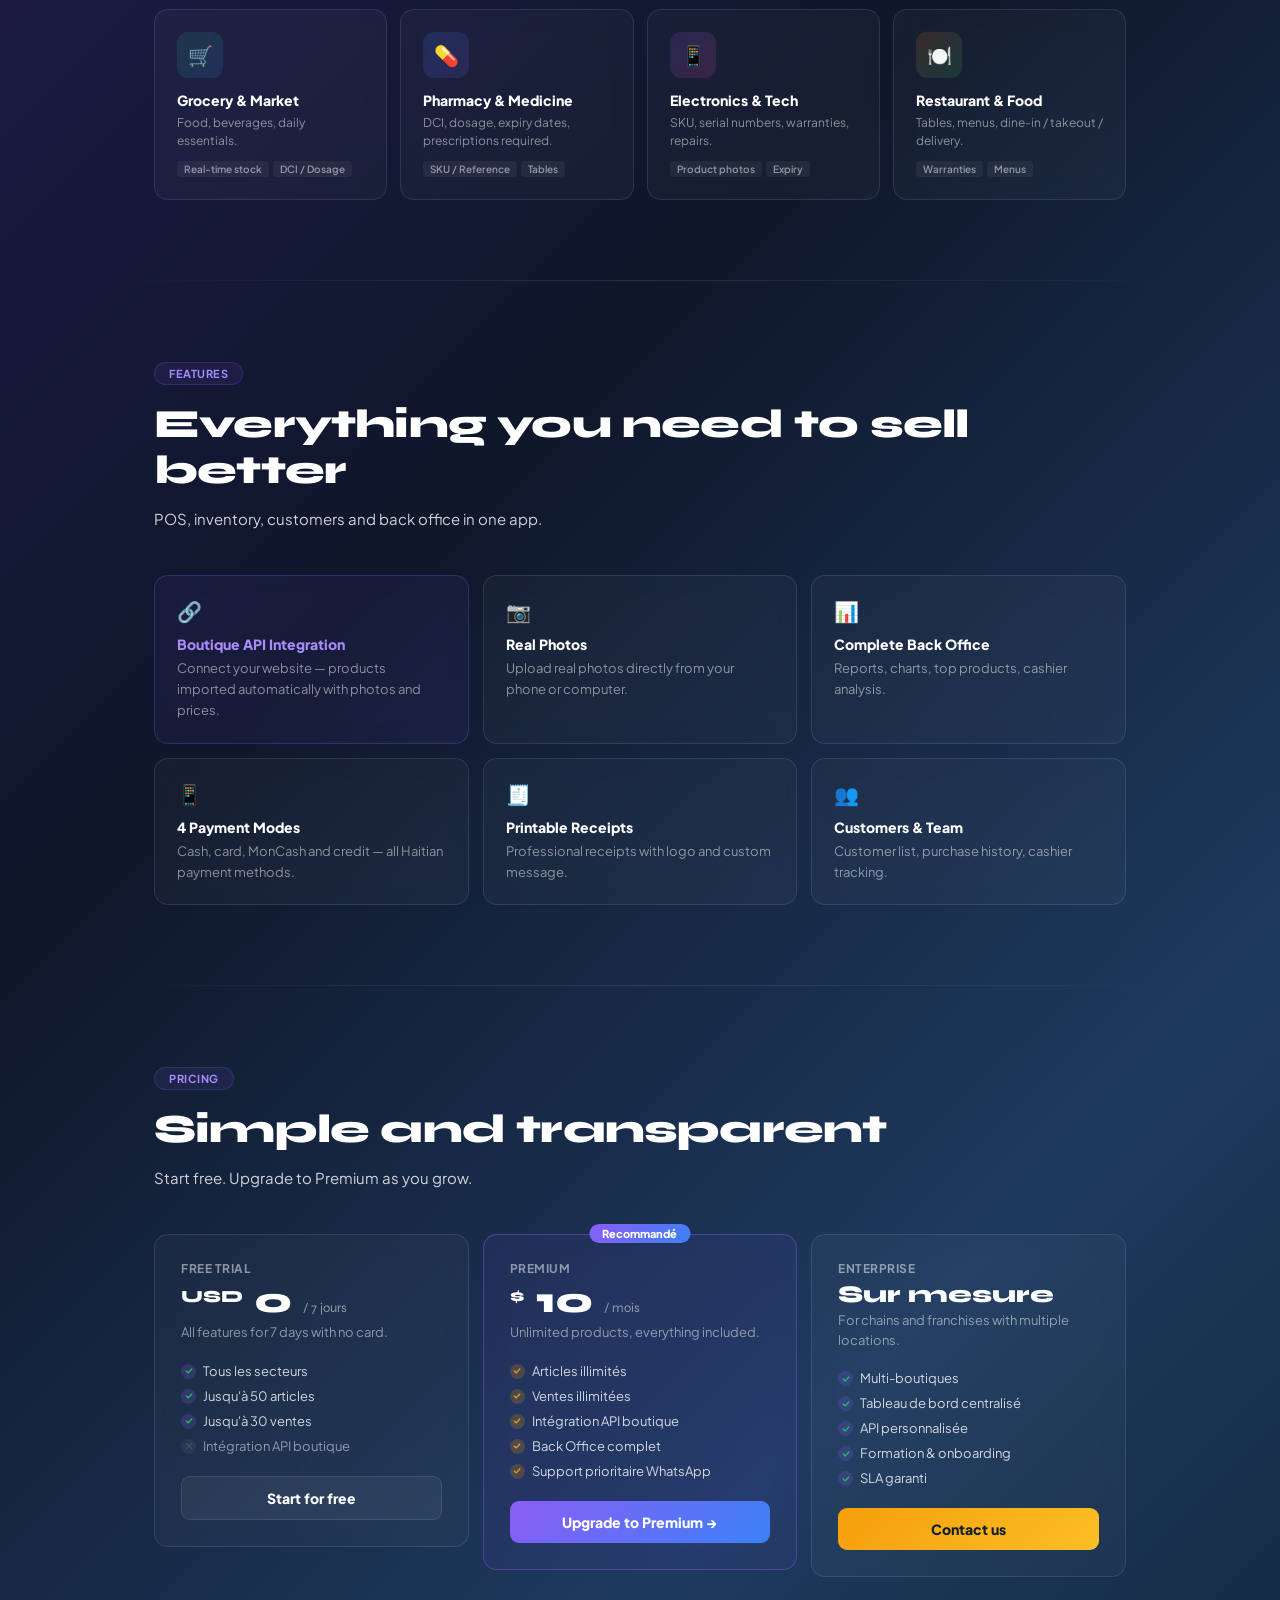
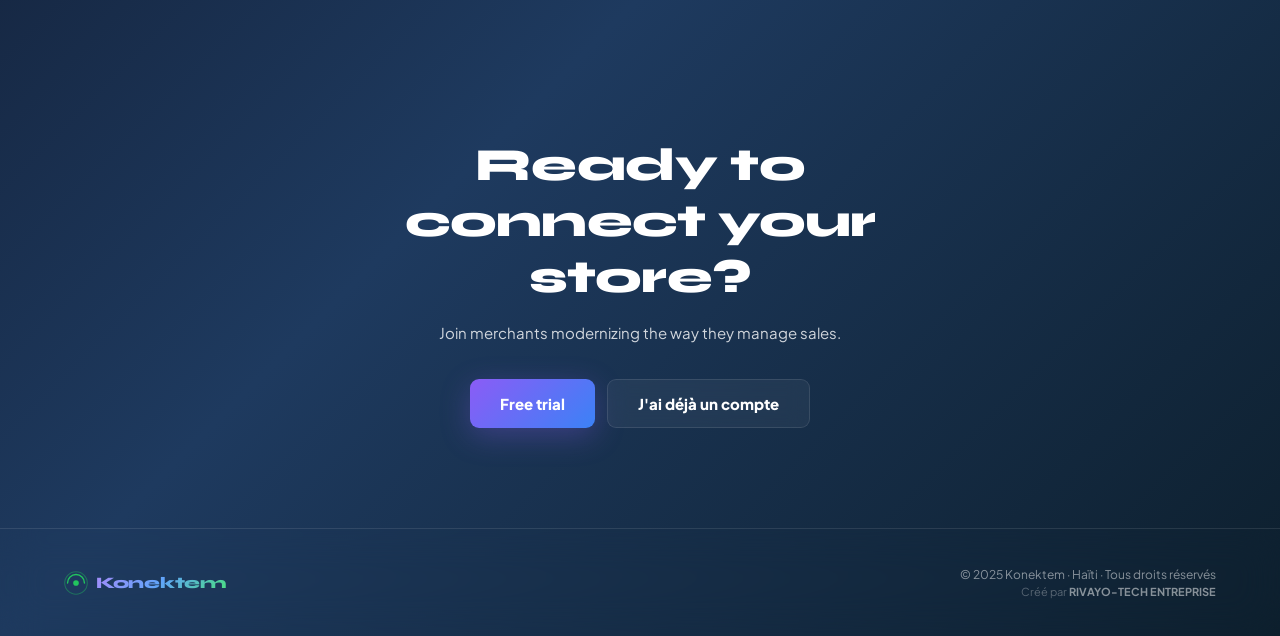
==== commit 67b0b00d: "bb" ====
--- a/index.html
+++ b/index.html
@@ -1228,12 +1228,18 @@
   var email=document.getElementById('si-email').value.trim().toLowerCase();
   var pass=document.getElementById('si-pass').value;
   if(!email||!pass){showAuthErr('signin','Remplissez email et mot de passe.');return;}
+  if(pass.length<6){showAuthErr('signin','Mot de passe : 6 caractères minimum.');return;}
   var btn=document.querySelector('#screen-signin .auth-btn');
   if(btn){btn.disabled=true;btn.textContent='⏳ Connexion sécurisée...';}
   fetch(SUPA_URL+'/auth/v1/token?grant_type=password',{method:'POST',headers:authHeaders(),body:JSON.stringify({email:email,password:pass})})
     .then(function(r){return r.json().then(function(data){if(!r.ok)throw new Error(data.error_description||data.msg||'Email ou mot de passe incorrect.');return data;});})
     .then(function(data){redirectToAppWithSession(data);})
     .catch(function(err){
+      if(err && (err.name==='TypeError' || err.message==='Failed to fetch')){
+        if(btn){btn.disabled=false;btn.textContent='Se connecter →';}
+        showAuthErr('signin','Supabase pa disponib kounye a. Verifye koneksyon entènèt la epi re-eseye.');
+        return;
+      }
       migrateLegacyAccount(email,pass,btn,err);
     });
 }
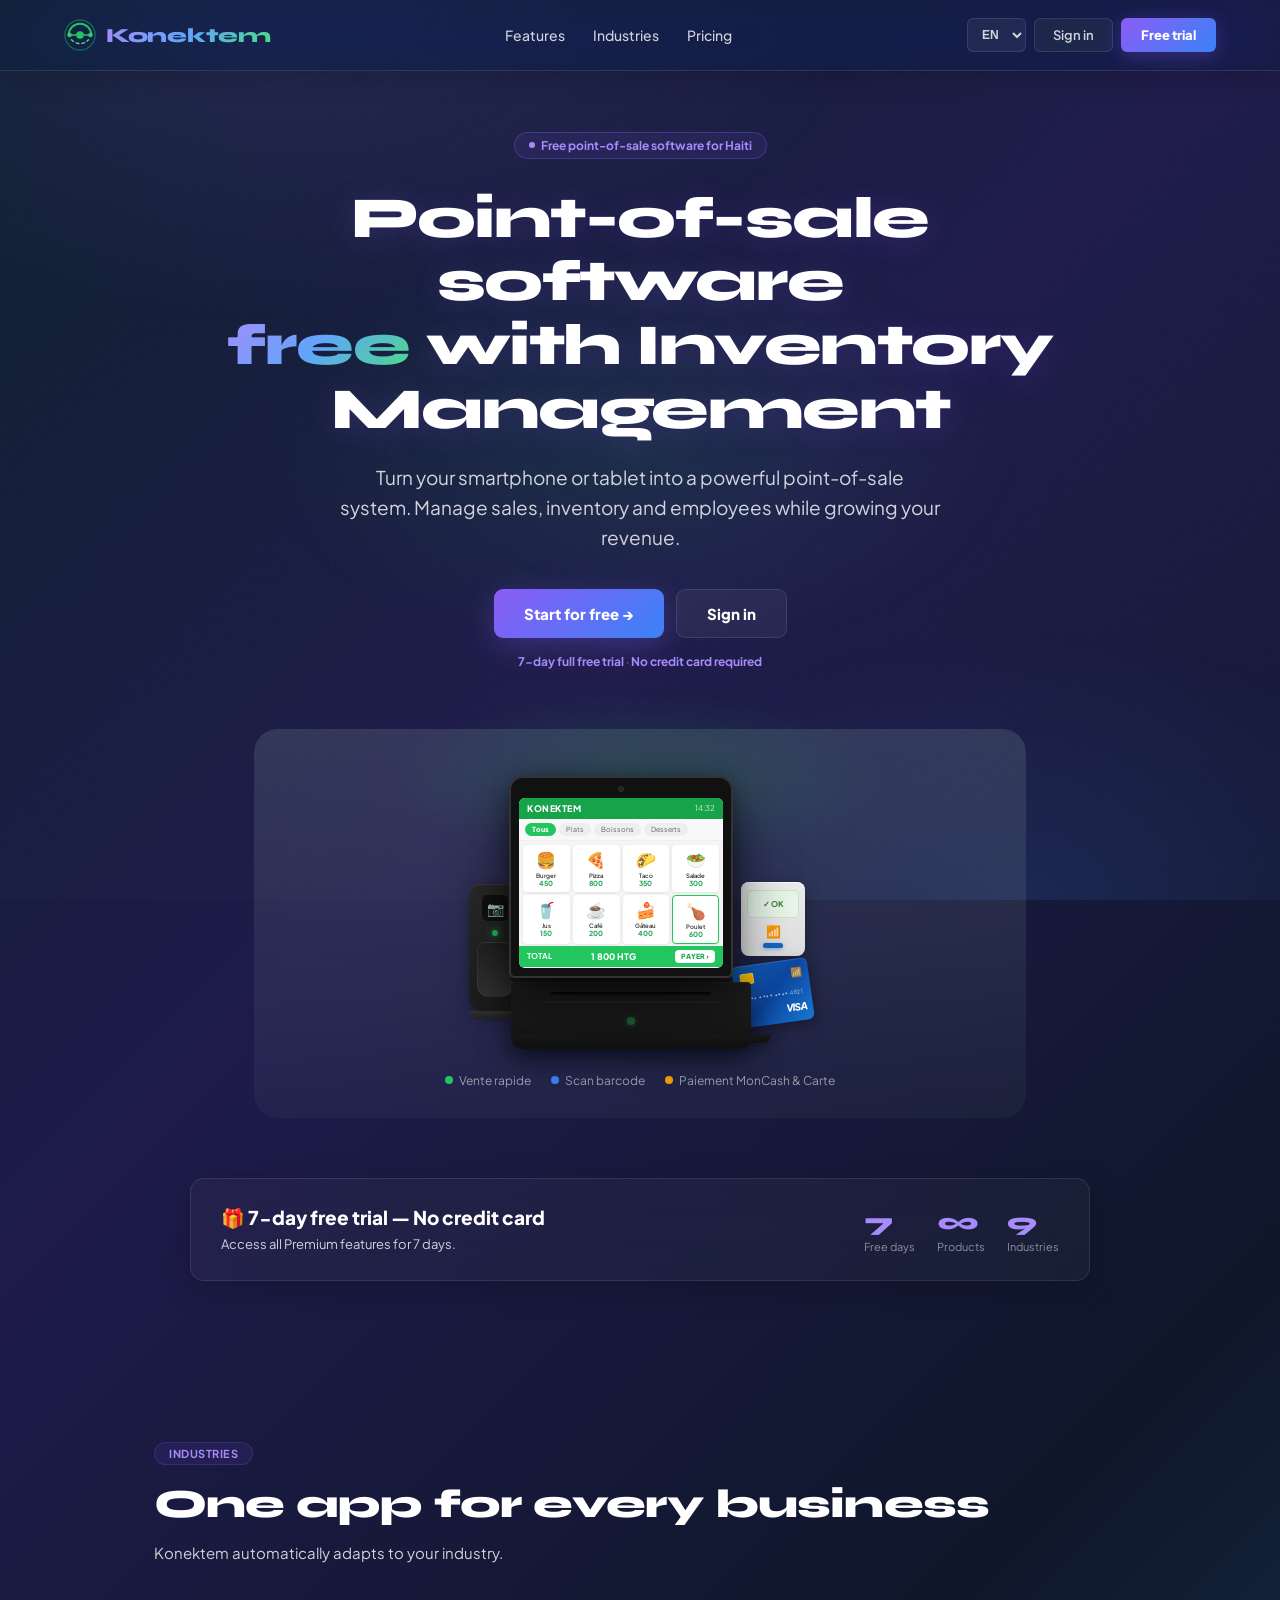
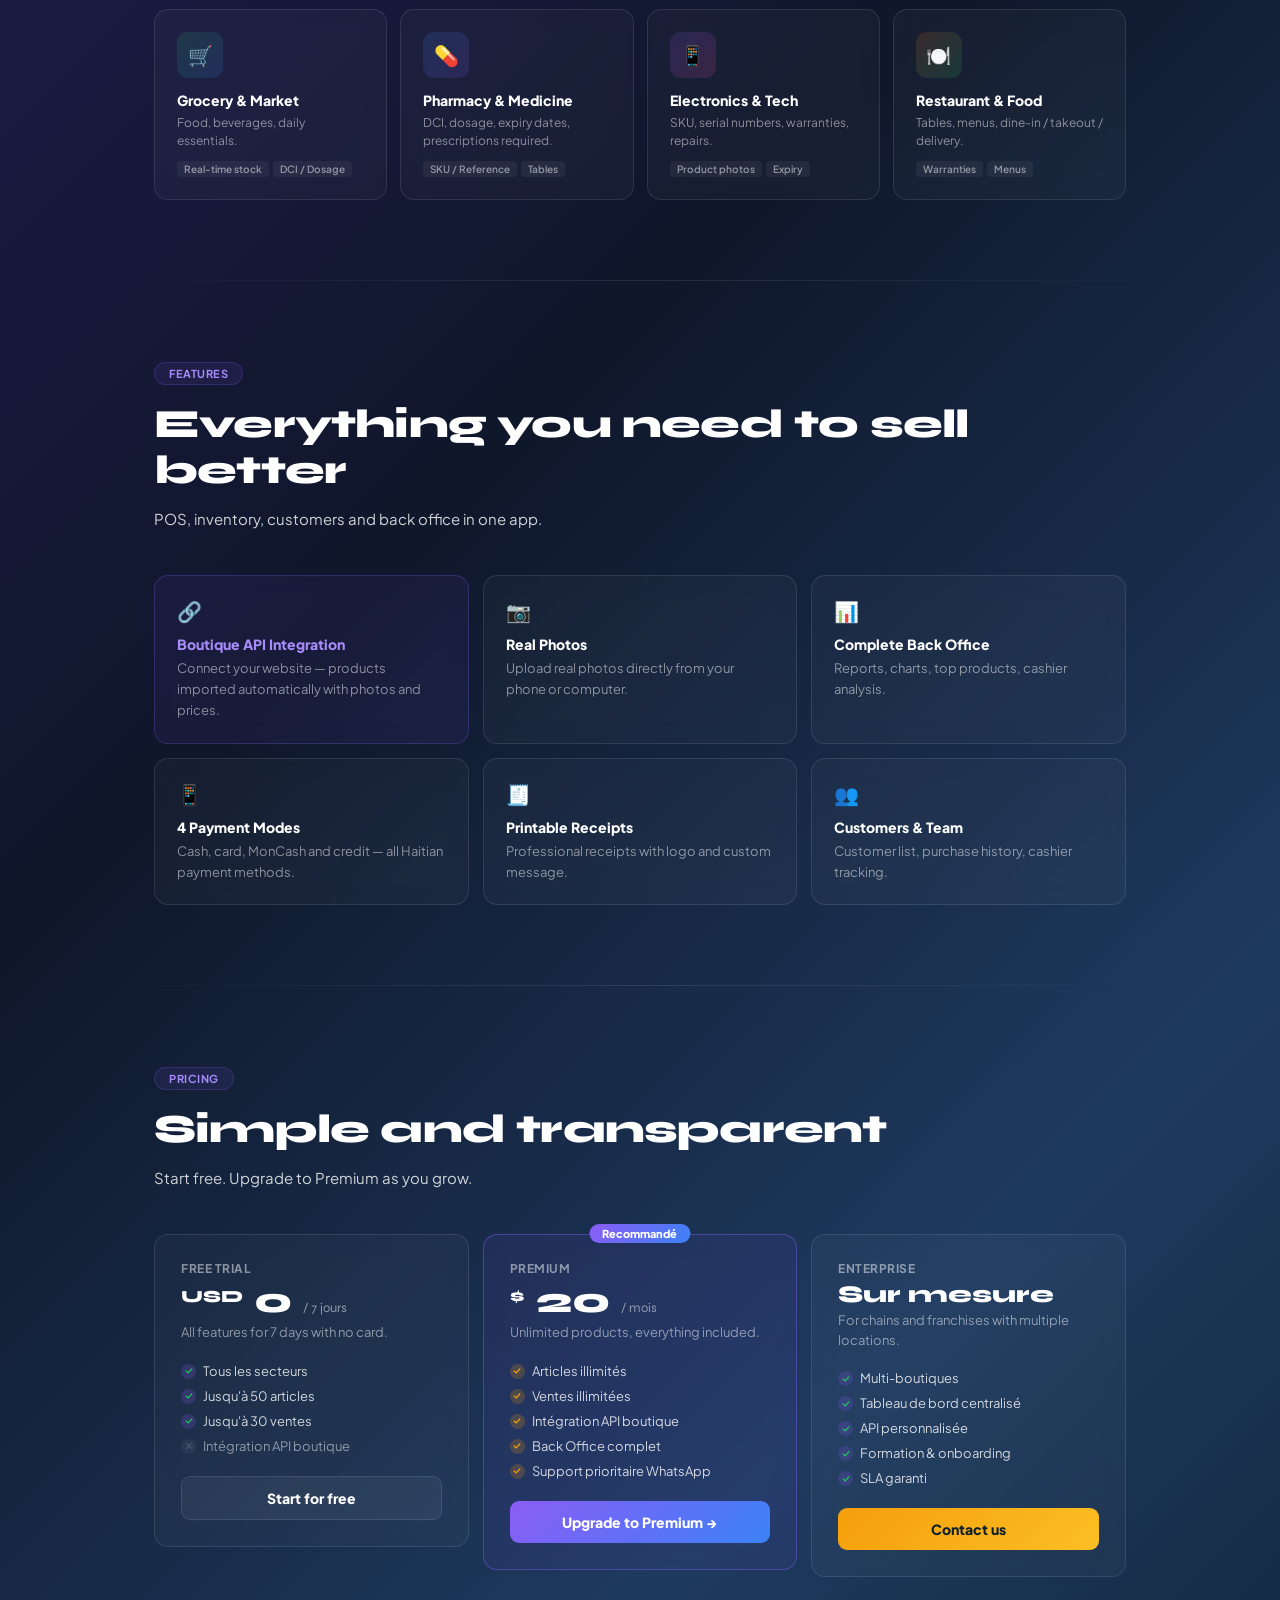
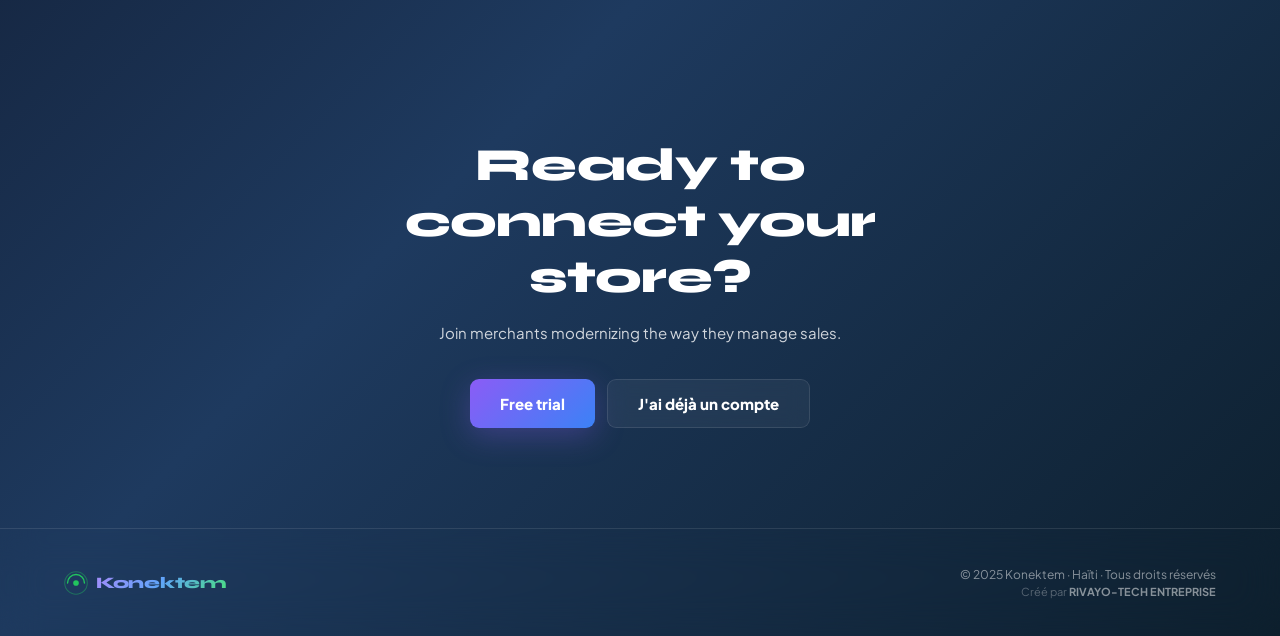
==== commit 59cc678e: "bb" ====
--- a/index.html
+++ b/index.html
@@ -13,6 +13,21 @@
 <meta name="viewport" content="width=device-width, initial-scale=1.0, maximum-scale=1.0">
 <meta name="mobile-web-app-capable" content="yes">
 <title>Konektem – Caisse Intelligente</title>
+<meta name="description" content="Konektem aide les commerces haïtiens à gérer leurs ventes, leur stock et leur caisse depuis une seule application.">
+<link rel="canonical" href="https://konektem.netlify.app/">
+<meta property="og:type" content="website">
+<meta property="og:url" content="https://konektem.netlify.app/">
+<meta property="og:title" content="Konektem – Caisse Intelligente">
+<meta property="og:description" content="Gérez vos ventes, votre stock et votre caisse avec Konektem.">
+<meta property="og:image" content="https://konektem.netlify.app/og-konektem.jpg.jpeg">
+<meta property="og:image:secure_url" content="https://konektem.netlify.app/og-konektem.jpg.jpeg">
+<meta property="og:image:type" content="image/jpeg">
+<meta property="og:image:width" content="520">
+<meta property="og:image:height" content="408">
+<meta name="twitter:card" content="summary_large_image">
+<meta name="twitter:title" content="Konektem – Caisse Intelligente">
+<meta name="twitter:description" content="Gérez vos ventes, votre stock et votre caisse avec Konektem.">
+<meta name="twitter:image" content="https://konektem.netlify.app/og-konektem.jpg.jpeg">
 <link rel="icon" href="data:,">
 <link href="https://fonts.googleapis.com/css2?family=Plus+Jakarta+Sans:wght@400;500;600;700;800&family=Syne:wght@700;800&display=swap" rel="stylesheet">
 <meta name="google-site-verification" content="googlee2ec7beb24a27b5d"/>
@@ -578,7 +593,7 @@
     </div>
     <div class="plan-card featured">
       <div class="plan-name">Premium</div>
-      <div class="plan-price"><span class="curr">$</span> 10 <span class="per">/ mois</span></div>
+      <div class="plan-price"><span class="curr">$</span> 20 <span class="per">/ mois</span></div>
       <div class="plan-desc">Articles illimités, tout inclus.</div>
       <div class="plan-feats">
         <div class="pf-feat"><div class="pf-check gold"><svg viewBox="0 0 10 10"><path d="M1.5 5L4 7.5L8.5 2.5" stroke="#f59e0b" stroke-width="1.5" fill="none" stroke-linecap="round"/></svg></div>Articles illimités</div>
@@ -665,8 +680,8 @@
     <div class="pm-title">Passez au niveau supérieur</div>
     <div class="pm-sub">Articles illimités · API boutique · Back Office complet</div>
     <div class="pm-plans">
-      <div class="pm-plan sel" id="plan-mens-card" onclick="selPlan(this,'mensuel')"><div class="pm-plan-name">Mensuel</div><div class="pm-plan-price" id="landing-prix-mens">10 <span class="pm-plan-per">USD/mois</span></div></div>
-      <div class="pm-plan" id="plan-ann-card" onclick="selPlan(this,'annuel')"><div class="pm-plan-name">Annuel</div><div class="pm-plan-price" id="landing-prix-ann">100 <span class="pm-plan-per">USD/an</span></div><div class="pm-plan-save">💰 Économisez 20 USD</div></div>
+      <div class="pm-plan sel" id="plan-mens-card" onclick="selPlan(this,'mensuel')"><div class="pm-plan-name">Mensuel</div><div class="pm-plan-price" id="landing-prix-mens">20 <span class="pm-plan-per">USD/mois</span></div></div>
+      <div class="pm-plan" id="plan-ann-card" onclick="selPlan(this,'annuel')"><div class="pm-plan-name">Annuel</div><div class="pm-plan-price" id="landing-prix-ann">100 <span class="pm-plan-per">USD/an</span></div><div class="pm-plan-save">💰 Économisez 140 USD</div></div>
     </div>
     <div class="pm-feats">
       <div class="pm-feat"><span class="pm-ck">✓</span> Articles et ventes illimités</div>
@@ -678,7 +693,7 @@
     <div style="background:rgba(245,158,11,.1);border:1px solid rgba(245,158,11,.2);border-radius:8px;padding:10px;font-size:12px;color:rgba(255,255,255,.6);text-align:center;margin-bottom:13px">
       💳 Paiement : <strong style="color:#fbbf24">MonCash</strong> oswa <strong style="color:#60a5fa">PayPal</strong>
     </div>
-    <button class="pm-btn" id="pm-btn" onclick="landingDoPremium()">Activer Premium — 10 USD/mois →</button>
+    <button class="pm-btn" id="pm-btn" onclick="landingDoPremium()">Activer Premium — 20 USD/mois →</button>
     <button class="pm-btn" id="landing-paypal-btn" onclick="landingDoPayPal()" style="margin-top:8px;background:#0070ba;">🅿️ Peye ak PayPal</button>
   </div>
 </div>
@@ -1284,8 +1299,8 @@
 
 // PREMIUM
 var landingSelPlan = 'mensuel';
-var landingSelPrix = 10;
-var LANDING_PRIX_MENS    = 10;
+var landingSelPrix = 20;
+var LANDING_PRIX_MENS    = 20;
 var LANDING_PRIX_ANN     = 100;
 var LANDING_MONCASH_NUM  = '509-4886-8964'; // ← Chanje ak nimewo ou
 var LANDING_NATCASH_NUM  = '509-4068-3108';
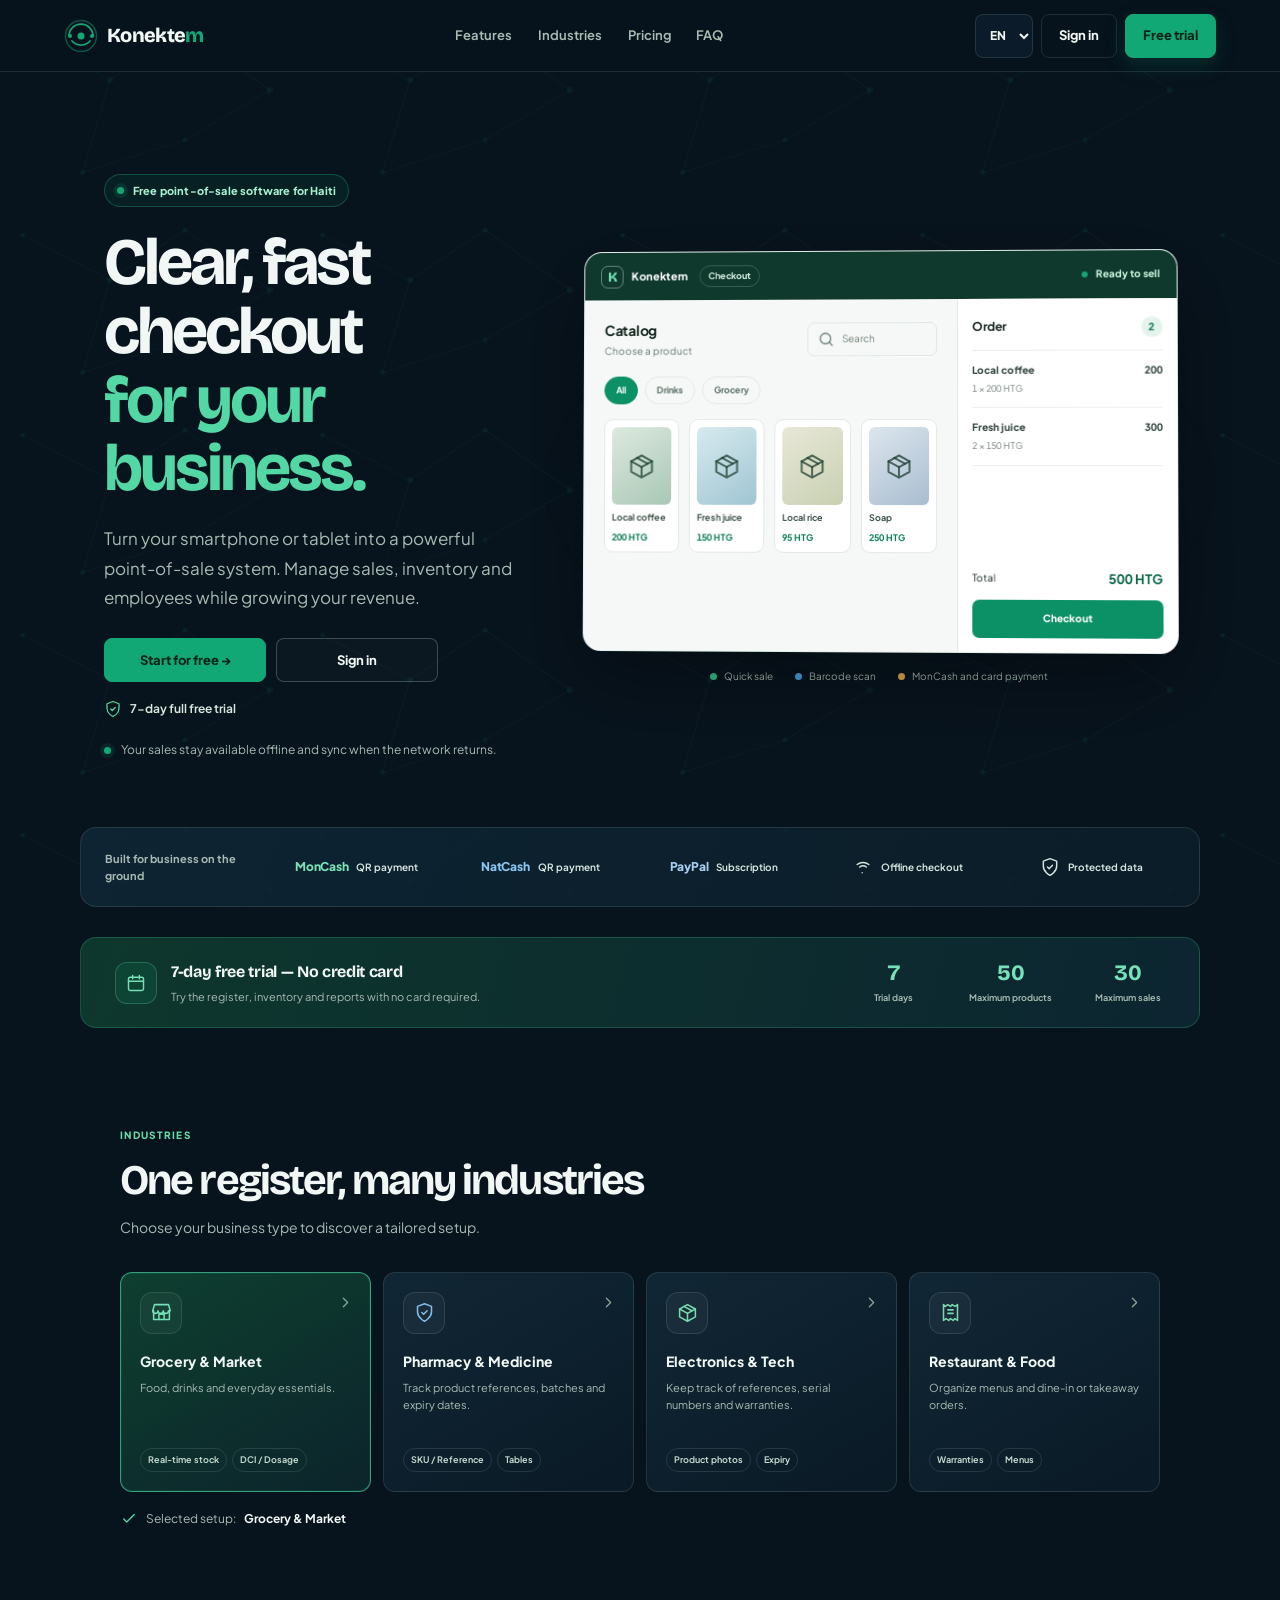
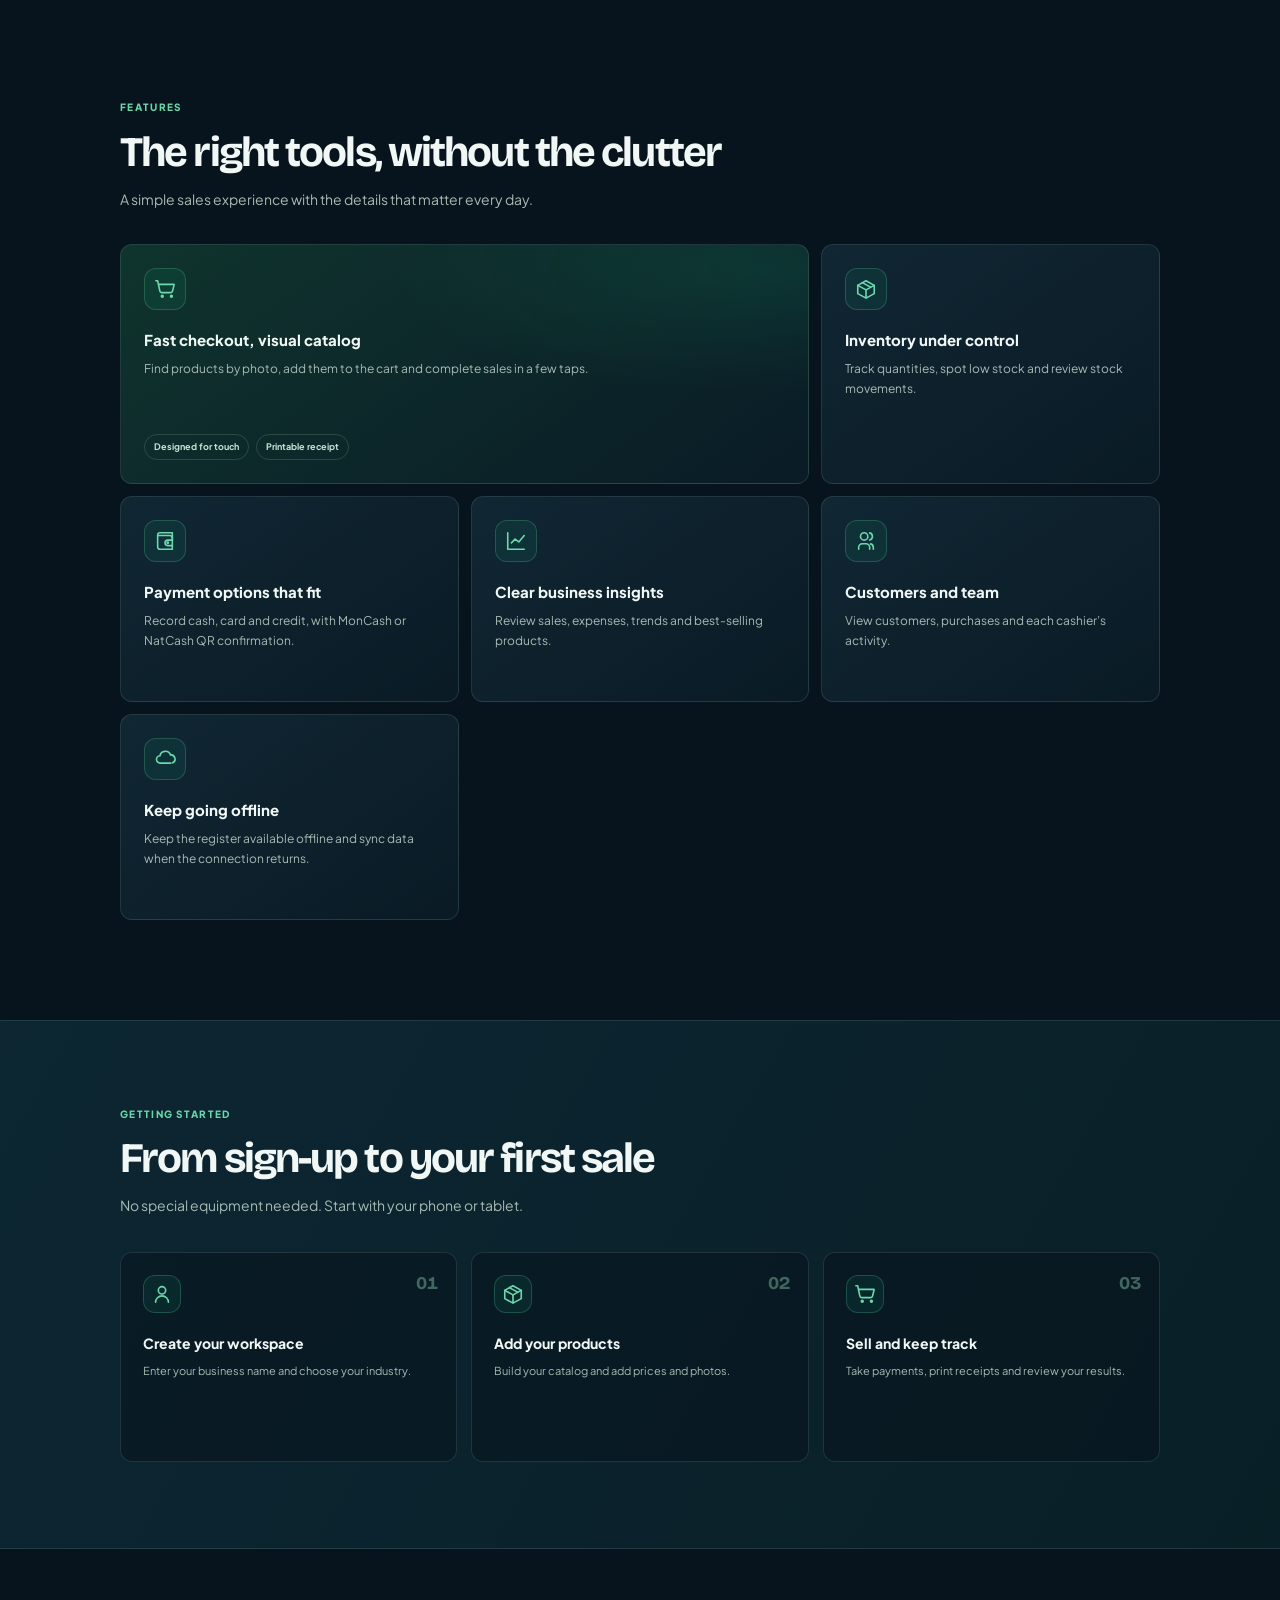
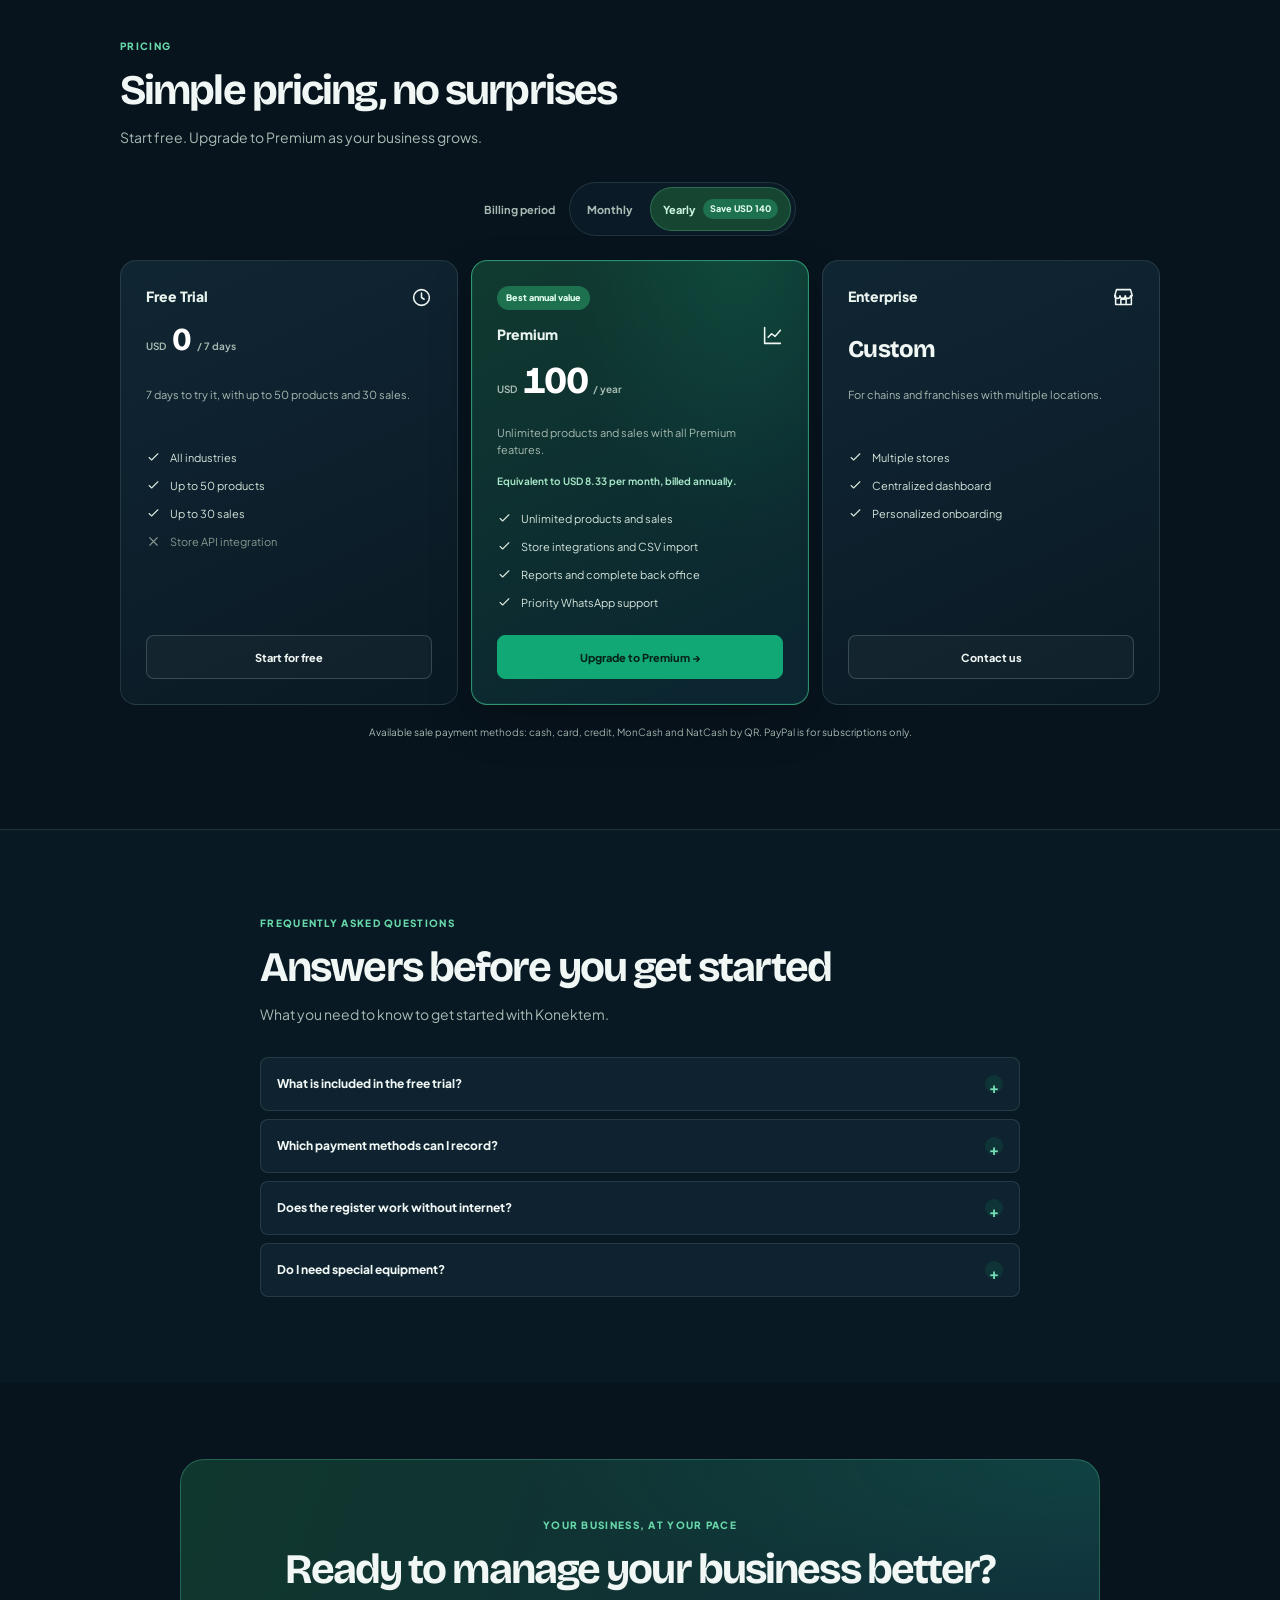
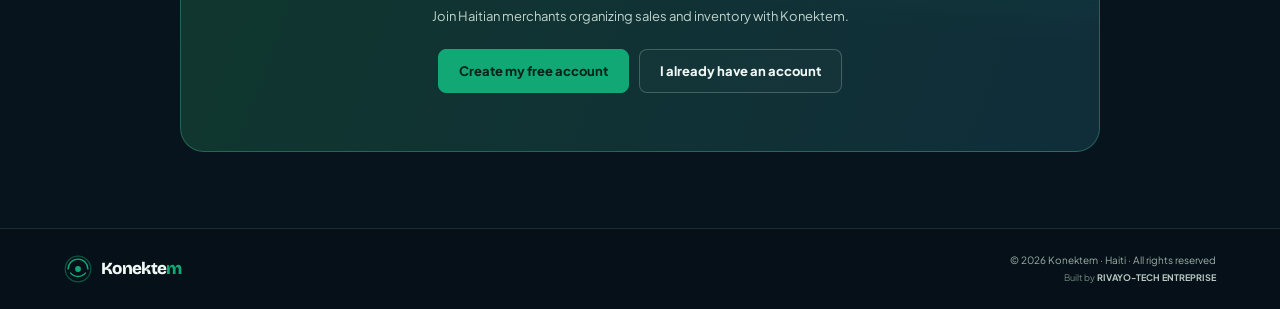
==== commit c326c2f1: "bbb" ====
--- a/index.html
+++ b/index.html
@@ -29,628 +29,248 @@
 <meta name="twitter:description" content="Gérez vos ventes, votre stock et votre caisse avec Konektem.">
 <meta name="twitter:image" content="https://konektem.netlify.app/og-konektem.jpg.jpeg">
 <link rel="icon" href="data:,">
-<link href="https://fonts.googleapis.com/css2?family=Plus+Jakarta+Sans:wght@400;500;600;700;800&family=Syne:wght@700;800&display=swap" rel="stylesheet">
+<link href="https://fonts.googleapis.com/css2?family=Bricolage+Grotesque:wght@500;600;700;800&family=Plus+Jakarta+Sans:wght@400;500;600;700;800&display=swap" rel="stylesheet">
 <meta name="google-site-verification" content="googlee2ec7beb24a27b5d"/>
 <meta name="msvalidate.01" content="D39B96255FB1375030F240561F77BB78" />
-<style>
-:root{
-  --g1:#0D1F2D;--g2:#0B3D2E;
-  --green:#22c55e;--green2:#16a34a;--green3:#4ade80;
-  --purple:#8b5cf6;--purple2:#7c3aed;--purple3:#a78bfa;
-  --blue:#3b82f6;--blue2:#2563eb;--blue3:#60a5fa;
-  --orange:#f97316;--orange2:#ea580c;--orange3:#fb923c;
-  --pink:#ec4899;--pink2:#db2777;--pink3:#f472b6;
-  --white:#fff;--white80:rgba(255,255,255,.8);--white50:rgba(255,255,255,.5);
-  --white20:rgba(255,255,255,.2);--white10:rgba(255,255,255,.1);--white06:rgba(255,255,255,.06);
-  --border:rgba(255,255,255,.12);
-  --gold:#f59e0b;--gold2:#fbbf24;--red:#ef4444;
-  --r:14px;--rsm:9px;--rxs:6px;
-  --glass-bg:rgba(255,255,255,.05);
-  --glass-border:rgba(255,255,255,.1);
-  --glass-shadow:0 8px 32px rgba(0,0,0,.3);
-}
-*{margin:0;padding:0;box-sizing:border-box;-webkit-tap-highlight-color:transparent;}
-html{scroll-behavior:smooth;}
-body{font-family:'Plus Jakarta Sans',sans-serif;background:linear-gradient(135deg,#0D1F2D 0%,#1e1b4b 25%,#0f172a 50%,#1e3a5f 75%,#0D1F2D 100%);color:var(--white);overflow-x:hidden;min-height:100vh;}
-body::before{content:'';position:fixed;inset:0;z-index:0;background:radial-gradient(ellipse 80% 60% at 20% 0%,rgba(139,92,246,.15) 0%,transparent 60%),radial-gradient(ellipse 60% 50% at 80% 100%,rgba(59,130,246,.12) 0%,transparent 60%),radial-gradient(ellipse 50% 40% at 50% 50%,rgba(34,197,94,.1) 0%,transparent 60%);}
-body::after{content:'';position:fixed;inset:0;z-index:0;background:url("data:image/svg+xml,%3Csvg viewBox='0 0 400 400' xmlns='http://www.w3.org/2000/svg'%3E%3Cfilter id='noiseFilter'%3E%3CfeTurbulence type='fractalNoise' baseFrequency='0.9' numOctaves='3' stitchTiles='stitch'/%3E%3C/filter%3E%3Crect width='100%25' height='100%25' filter='url(%23noiseFilter)'/%3E%3C/svg%3E");opacity:.03;pointer-events:none;}
-section,nav,footer{position:relative;z-index:1;}
-
-/* NAV */
-nav{display:flex;align-items:center;justify-content:space-between;padding:18px 5%;border-bottom:1px solid var(--glass-border);backdrop-filter:blur(30px) saturate(180%);background:rgba(13,31,45,.4);position:sticky;top:0;z-index:100;box-shadow:0 4px 30px rgba(0,0,0,.2);}
-.nav-logo{display:flex;align-items:center;gap:10px;}
-.logo-text{font-family:'Syne',sans-serif;font-weight:800;font-size:20px;letter-spacing:-.3px;background:linear-gradient(135deg,var(--purple3),var(--blue3),var(--green3));-webkit-background-clip:text;-webkit-text-fill-color:transparent;background-clip:text;}
-.logo-text .em{color:var(--green3);}
-.nav-links{display:flex;gap:28px;}
-.nav-links a{color:var(--white80);font-size:14px;font-weight:500;text-decoration:none;transition:color .2s;}
-.nav-links a:hover{color:var(--white);}
-.nav-cta{display:flex;gap:8px;}
-.lang-select{padding:8px 10px;border:1px solid var(--glass-border);border-radius:var(--rxs);color:var(--white80);background:rgba(255,255,255,.06);font-size:12px;font-weight:700;cursor:pointer;outline:none;}
-.lang-select option{background:#0d1f2d;color:#fff;}
-.btn-ghost{padding:8px 18px;border:1px solid var(--glass-border);border-radius:var(--rxs);color:var(--white80);font-size:13px;font-weight:600;cursor:pointer;background:rgba(255,255,255,.05);backdrop-filter:blur(10px);font-family:'Plus Jakarta Sans',sans-serif;transition:all .2s;}
-.btn-ghost:hover{border-color:var(--green);color:var(--white);background:rgba(255,255,255,.1);}
-.btn-primary{padding:9px 20px;border:none;border-radius:var(--rxs);background:linear-gradient(135deg,var(--purple),var(--blue));color:var(--white);font-size:13px;font-weight:800;cursor:pointer;font-family:'Plus Jakarta Sans',sans-serif;transition:all .2s;box-shadow:0 4px 20px rgba(139,92,246,.3);}
-.btn-primary:hover{background:linear-gradient(135deg,var(--purple2),var(--blue2));transform:translateY(-1px);box-shadow:0 6px 25px rgba(139,92,246,.4);}
-
-/* HERO */
-.hero{text-align:center;padding:90px 5% 60px;max-width:860px;margin:0 auto;}
-.hero-badge{display:inline-flex;align-items:center;gap:6px;background:rgba(139,92,246,.1);border:1px solid rgba(139,92,246,.3);border-radius:20px;padding:5px 14px;font-size:12px;font-weight:700;color:var(--purple3);margin-bottom:28px;backdrop-filter:blur(10px);}
-.hero-badge .dot{width:6px;height:6px;border-radius:50%;background:var(--purple3);}
-.hero h1{font-family:'Syne',sans-serif;font-size:clamp(34px,6vw,66px);font-weight:800;line-height:1.08;letter-spacing:-1.5px;margin-bottom:22px;text-shadow:0 4px 30px rgba(139,92,246,.2);}
-.hero h1 .hl{background:linear-gradient(135deg,var(--purple3),var(--blue3),var(--green3));-webkit-background-clip:text;-webkit-text-fill-color:transparent;background-clip:text;text-shadow:none;}
-.hero-sub{font-size:clamp(15px,2.2vw,19px);color:var(--white80);line-height:1.6;max-width:600px;margin:0 auto 36px;}
-.hero-actions{display:flex;gap:12px;justify-content:center;flex-wrap:wrap;margin-bottom:16px;}
-.btn-hero{padding:14px 30px;border-radius:var(--rsm);font-family:'Plus Jakarta Sans',sans-serif;font-size:15px;font-weight:800;cursor:pointer;transition:all .25s;border:none;}
-.btn-hero.green{background:linear-gradient(135deg,var(--purple),var(--blue));color:var(--white);box-shadow:0 8px 30px rgba(139,92,246,.3);}
-.btn-hero.green:hover{background:linear-gradient(135deg,var(--purple2),var(--blue2));transform:translateY(-2px);box-shadow:0 12px 40px rgba(139,92,246,.4);}
-.btn-hero.outline{background:rgba(255,255,255,.05);color:var(--white);border:1.5px solid var(--glass-border);backdrop-filter:blur(10px);}
-.btn-hero.outline:hover{border-color:var(--purple);color:var(--purple3);background:rgba(255,255,255,.1);}
-.hero-note{font-size:12px;color:var(--white50);}
-.hero-note span{color:var(--purple3);font-weight:700;}
-
-/* PREVIEW */
-.preview-wrap{max-width:1000px;margin:0 auto;padding:0 5% 80px;position:relative;}
-.preview-glow{position:absolute;top:-60px;left:50%;transform:translateX(-50%);width:600px;height:300px;background:radial-gradient(ellipse,rgba(139,92,246,.2) 0%,transparent 70%);pointer-events:none;}
-.preview-frame{background:rgba(255,255,255,.03);border:1px solid var(--glass-border);border-radius:20px;overflow:hidden;box-shadow:0 40px 100px rgba(0,0,0,.5),inset 0 1px 0 rgba(255,255,255,.05);backdrop-filter:blur(20px);}
-.pf-bar{background:linear-gradient(135deg,rgba(139,92,246,.9),rgba(59,130,246,.8));height:46px;display:flex;align-items:center;padding:0 18px;gap:12px;}
-.pf-dots{display:flex;gap:6px;}
-.pf-dot{width:10px;height:10px;border-radius:50%;}
-.pf-title{color:rgba(255,255,255,.9);font-size:12px;font-weight:800;margin:0 auto;font-family:'Syne',sans-serif;}
-.pf-body{display:grid;grid-template-columns:1fr 270px;height:340px;}
-.pf-left{padding:14px;display:flex;flex-direction:column;gap:10px;border-right:1px solid var(--glass-border);}
-.pf-search{background:rgba(255,255,255,.05);border:1px solid var(--glass-border);border-radius:7px;padding:8px 12px;font-size:11px;color:var(--white50);}
-.pf-cats{display:flex;gap:5px;}
-.pf-cat{padding:4px 11px;border-radius:20px;font-size:10px;font-weight:700;}
-.pf-cat.active{background:linear-gradient(135deg,var(--purple),var(--blue));color:var(--white);}
-.pf-cat.inactive{background:rgba(255,255,255,.05);color:var(--white50);}
-.pf-grid{display:grid;grid-template-columns:repeat(4,1fr);gap:7px;flex:1;}
-.pf-card{background:rgba(255,255,255,.04);border:1px solid var(--glass-border);border-radius:7px;padding:8px 6px;text-align:center;display:flex;flex-direction:column;gap:4px;transition:all .2s;}
-.pf-card:hover{background:rgba(255,255,255,.08);border-color:rgba(139,92,246,.3);transform:translateY(-2px);}
-.pf-card-img{height:38px;background:rgba(255,255,255,.05);border-radius:4px;display:flex;align-items:center;justify-content:center;font-size:18px;}
-.pf-card-name{font-size:8px;font-weight:700;color:var(--white80);}
-.pf-card-price{font-size:10px;font-weight:800;color:var(--purple3);}
-.pf-right{padding:12px;display:flex;flex-direction:column;gap:8px;}
-.pf-order-title{font-size:11px;font-weight:800;color:var(--white80);}
-.pf-items{display:flex;flex-direction:column;gap:5px;flex:1;}
-.pf-item{background:rgba(255,255,255,.04);border:1px solid var(--glass-border);border-radius:5px;padding:6px 8px;display:flex;align-items:center;gap:7px;}
-.pf-item-img{width:20px;height:20px;border-radius:3px;background:rgba(255,255,255,.05);display:flex;align-items:center;justify-content:center;font-size:10px;}
-.pf-item-name{font-size:10px;font-weight:700;flex:1;color:var(--white80);}
-.pf-item-price{font-size:10px;font-weight:800;color:var(--purple3);}
-.pf-total{background:rgba(139,92,246,.08);border:1px solid rgba(139,92,246,.2);border-radius:7px;padding:9px;display:flex;justify-content:space-between;align-items:center;}
-.pf-total-label{font-size:10px;font-weight:800;color:var(--white80);}
-.pf-total-val{font-size:15px;font-weight:800;color:var(--purple3);font-family:'Syne',sans-serif;}
-.pf-paybtns{display:grid;grid-template-columns:1fr 1fr;gap:4px;}
-.pf-pay{border:none;border-radius:4px;padding:6px;font-size:9px;font-weight:800;cursor:pointer;}
-.pf-pay.g{background:linear-gradient(135deg,var(--purple),var(--blue));color:var(--white);}
-.pf-pay.b{background:linear-gradient(135deg,var(--blue),var(--green));color:var(--white);}
-.pf-pay.o{background:linear-gradient(135deg,var(--orange),var(--pink));color:var(--white);}
-.pf-pay.p{background:linear-gradient(135deg,var(--pink),var(--purple));color:var(--white);}
-
-/* TRIAL BANNER */
-.trial-banner{background:rgba(255,255,255,.03);border:1px solid var(--glass-border);border-radius:var(--r);padding:26px 30px;max-width:900px;margin:0 auto 80px;display:flex;align-items:center;justify-content:space-between;gap:20px;flex-wrap:wrap;backdrop-filter:blur(20px);box-shadow:0 8px 32px rgba(0,0,0,.2);}
-.tb-left h3{font-size:19px;font-weight:800;margin-bottom:5px;}
-.tb-left p{font-size:13px;color:var(--white80);line-height:1.5;}
-.tb-stats{display:flex;gap:22px;}
-.tb-stat .num{font-family:'Syne',sans-serif;font-size:26px;font-weight:800;color:var(--purple3);}
-.tb-stat .lab{font-size:11px;color:var(--white50);margin-top:2px;}
-
-/* SECTION */
-.section{padding:80px 5%;max-width:1100px;margin:0 auto;}
-.section-badge{display:inline-block;background:rgba(139,92,246,.1);border:1px solid rgba(139,92,246,.2);border-radius:20px;padding:4px 14px;font-size:11px;font-weight:700;color:var(--purple3);letter-spacing:.5px;margin-bottom:16px;backdrop-filter:blur(10px);}
-.section h2{font-family:'Syne',sans-serif;font-size:clamp(26px,4vw,40px);font-weight:800;letter-spacing:-.8px;line-height:1.15;margin-bottom:14px;}
-.section-sub{font-size:15px;color:var(--white80);line-height:1.6;max-width:540px;margin-bottom:44px;}
-.divider{height:1px;background:linear-gradient(90deg,transparent,var(--glass-border),transparent);margin:60px 0;}
-
-/* SECTORS */
-.sectors-grid{display:grid;grid-template-columns:repeat(auto-fill,minmax(210px,1fr));gap:13px;}
-.sector-card{background:rgba(255,255,255,.03);border:1px solid var(--glass-border);border-radius:var(--r);padding:22px;transition:all .25s;backdrop-filter:blur(10px);}
-.sector-card:hover{background:rgba(255,255,255,.06);border-color:rgba(139,92,246,.3);transform:translateY(-3px);box-shadow:0 8px 32px rgba(0,0,0,.2);}
-.sc-ico{width:46px;height:46px;border-radius:11px;display:flex;align-items:center;justify-content:center;font-size:20px;margin-bottom:13px;}
-.sc-ico.g{background:linear-gradient(135deg,rgba(34,197,94,.15),rgba(59,130,246,.15));}
-.sc-ico.b{background:linear-gradient(135deg,rgba(59,130,246,.15),rgba(139,92,246,.15));}
-.sc-ico.p{background:linear-gradient(135deg,rgba(139,92,246,.15),rgba(236,72,153,.15));}
-.sc-ico.o{background:linear-gradient(135deg,rgba(249,115,22,.15),rgba(34,197,94,.15));}
-.sc-name{font-size:14px;font-weight:800;margin-bottom:5px;}
-.sc-desc{font-size:12px;color:var(--white50);line-height:1.5;}
-.sc-tags{display:flex;flex-wrap:wrap;gap:4px;margin-top:11px;}
-.sc-tag{background:rgba(255,255,255,.05);border-radius:4px;padding:2px 7px;font-size:10px;font-weight:600;color:var(--white50);}
-
-/* FEATURES */
-.features-grid{display:grid;grid-template-columns:repeat(auto-fill,minmax(280px,1fr));gap:14px;}
-.feat-card{background:rgba(255,255,255,.03);border:1px solid var(--glass-border);border-radius:var(--r);padding:22px;transition:all .2s;backdrop-filter:blur(10px);}
-.feat-card:hover{border-color:rgba(139,92,246,.25);background:rgba(255,255,255,.06);}
-.feat-icon{font-size:20px;margin-bottom:11px;}
-.feat-title{font-size:14px;font-weight:800;margin-bottom:5px;}
-.feat-desc{font-size:13px;color:var(--white50);line-height:1.6;}
-.feat-card.hl{background:rgba(139,92,246,.07);border-color:rgba(139,92,246,.25);}
-.feat-card.hl .feat-title{color:var(--purple3);}
-
-/* PRICING */
-.pricing-grid{display:grid;grid-template-columns:repeat(auto-fill,minmax(270px,1fr));gap:14px;align-items:start;}
-.plan-card{background:rgba(255,255,255,.03);border:1px solid var(--glass-border);border-radius:var(--r);padding:26px;transition:all .2s;backdrop-filter:blur(10px);}
-.plan-card.featured{background:rgba(139,92,246,.08);border-color:rgba(139,92,246,.4);position:relative;}
-.plan-card.featured::before{content:'Recommandé';position:absolute;top:-11px;left:50%;transform:translateX(-50%);background:linear-gradient(135deg,var(--purple),var(--blue));color:var(--white);font-size:11px;font-weight:800;padding:3px 13px;border-radius:20px;}
-.plan-name{font-size:12px;font-weight:700;color:var(--white50);text-transform:uppercase;letter-spacing:.5px;margin-bottom:7px;}
-.plan-price{font-family:'Syne',sans-serif;font-size:36px;font-weight:800;line-height:1;margin-bottom:4px;}
-.plan-price .curr{font-size:17px;vertical-align:top;margin-top:5px;display:inline-block;}
-.plan-price .per{font-size:13px;font-weight:400;color:var(--white50);}
-.plan-desc{font-size:13px;color:var(--white50);margin-bottom:20px;line-height:1.5;}
-.plan-feats{display:flex;flex-direction:column;gap:9px;margin-bottom:22px;}
-.pf-feat{display:flex;align-items:flex-start;gap:7px;font-size:13px;color:var(--white80);}
-.pf-check{width:15px;height:15px;border-radius:50%;display:flex;align-items:center;justify-content:center;flex-shrink:0;margin-top:1px;}
-.pf-check.g{background:rgba(139,92,246,.2);}
-.pf-check.gold{background:rgba(245,158,11,.2);}
-.pf-check.x{background:rgba(255,255,255,.05);}
-.pf-check svg{width:8px;height:8px;}
-.plan-btn{width:100%;padding:12px;border-radius:var(--rsm);font-family:'Plus Jakarta Sans',sans-serif;font-size:14px;font-weight:800;cursor:pointer;border:none;transition:all .2s;}
-.plan-btn.free{background:rgba(255,255,255,.05);color:var(--white);border:1px solid var(--glass-border);}
-.plan-btn.free:hover{background:rgba(255,255,255,.1);}
-.plan-btn.premium{background:linear-gradient(135deg,var(--purple),var(--blue));color:var(--white);}
-.plan-btn.premium:hover{background:linear-gradient(135deg,var(--purple2),var(--blue2));transform:translateY(-1px);box-shadow:0 8px 28px rgba(139,92,246,.3);}
-.plan-btn.enterprise{background:linear-gradient(135deg,var(--gold),var(--gold2));color:var(--g1);}
-.plan-btn.enterprise:hover{opacity:.9;transform:translateY(-1px);}
-
-/* CTA & FOOTER */
-.cta-section{text-align:center;padding:80px 5% 100px;max-width:700px;margin:0 auto;}
-.cta-section h2{font-family:'Syne',sans-serif;font-size:clamp(26px,4vw,46px);font-weight:800;letter-spacing:-.8px;margin-bottom:16px;}
-.cta-section p{font-size:15px;color:var(--white80);margin-bottom:34px;line-height:1.6;}
-footer{border-top:1px solid var(--glass-border);padding:38px 5%;display:flex;align-items:center;justify-content:space-between;flex-wrap:wrap;gap:14px;backdrop-filter:blur(20px);}
-.footer-right{font-size:12px;color:var(--white50);}
-
-/* SCREEN OVERLAY */
-.screen{position:fixed;inset:0;z-index:500;display:flex;align-items:center;justify-content:center;background:rgba(0,0,0,.7);backdrop-filter:blur(12px);padding:16px;overflow-y:auto;}
-.screen.hidden{display:none;}
-
-/* AUTH CARD */
-.auth-card{background:linear-gradient(145deg,rgba(18,38,54,.92),rgba(8,17,29,.96));border:1px solid rgba(245,199,107,.28);border-radius:24px;padding:34px;width:100%;max-width:440px;box-shadow:0 40px 100px rgba(0,0,0,.6),inset 0 1px 0 rgba(255,255,255,.12);position:relative;backdrop-filter:blur(30px);}
-.auth-logo{text-align:center;margin-bottom:22px;}
-.auth-title{font-size:21px;font-weight:800;font-family:'Syne',sans-serif;text-align:center;margin-bottom:5px;}
-.auth-sub{font-size:13px;color:var(--white50);text-align:center;margin-bottom:24px;}
-.auth-field{display:flex;flex-direction:column;gap:5px;margin-bottom:12px;}
-.auth-label{font-size:11px;font-weight:700;color:var(--white50);text-transform:uppercase;letter-spacing:.3px;}
-.auth-input{background:rgba(3,17,27,.6);border:1.5px solid rgba(255,255,255,.15);border-radius:10px;padding:13px 14px;color:var(--white);font-family:'Plus Jakarta Sans',sans-serif;font-size:14px;outline:none;transition:border-color .2s,box-shadow .2s,width .2s;width:100%;}
-.auth-input:focus{border-color:#f5c76b;background:rgba(3,17,27,.82);box-shadow:0 0 0 4px rgba(245,199,107,.1);}
-.auth-input::placeholder{color:rgba(255,255,255,.22);}
-.auth-btn{width:100%;padding:13px;border:none;border-radius:var(--rsm);background:linear-gradient(135deg,var(--green),var(--green2));color:var(--g1);font-family:'Plus Jakarta Sans',sans-serif;font-size:14px;font-weight:800;cursor:pointer;margin-top:4px;transition:all .2s;}
-.auth-btn:hover{background:linear-gradient(135deg,var(--green3),var(--green));transform:translateY(-1px);box-shadow:0 8px 25px rgba(34,197,94,.3);}
-.auth-btn:disabled{opacity:.5;cursor:not-allowed;}
-.auth-switch{text-align:center;font-size:13px;color:var(--white50);margin-top:16px;}
-.auth-switch a{color:var(--green3);cursor:pointer;font-weight:700;}
-.auth-close{position:absolute;top:14px;right:14px;background:rgba(255,255,255,.05);border:none;color:var(--white);width:27px;height:27px;border-radius:50%;cursor:pointer;font-size:14px;display:flex;align-items:center;justify-content:center;}
-.trial-info-box{background:linear-gradient(135deg,rgba(245,158,11,.13),rgba(45,212,191,.06));border:1px solid rgba(245,199,107,.3);border-radius:12px;padding:13px 14px;display:flex;align-items:center;gap:9px;margin-bottom:18px;backdrop-filter:blur(10px);}
-.ti-text{flex:1;font-size:12px;color:rgba(255,255,255,.65);}
-.ti-text strong{display:block;font-size:13px;color:var(--gold2);margin-bottom:1px;}
-.ti-prog{height:4px;background:rgba(245,158,11,.2);border-radius:2px;margin-top:7px;overflow:hidden;}
-.ti-fill{height:100%;background:linear-gradient(90deg,var(--gold),var(--gold2));border-radius:2px;width:100%;}
-
-/* PREMIUM CARD */
-.premium-card{background:rgba(255,255,255,.03);border:1px solid rgba(34,197,94,.3);border-radius:20px;padding:34px;width:100%;max-width:500px;box-shadow:0 40px 100px rgba(0,0,0,.7),inset 0 1px 0 rgba(255,255,255,.05);position:relative;backdrop-filter:blur(30px);}
-.pm-close{position:absolute;top:14px;right:14px;background:rgba(255,255,255,.05);border:none;color:var(--white);width:27px;height:27px;border-radius:50%;cursor:pointer;font-size:14px;display:flex;align-items:center;justify-content:center;}
-.pm-badge{display:inline-block;background:linear-gradient(135deg,var(--gold),var(--gold2));color:#000;font-size:11px;font-weight:800;padding:3px 13px;border-radius:20px;margin-bottom:11px;}
-.pm-title{font-family:'Syne',sans-serif;font-size:24px;font-weight:800;margin-bottom:5px;}
-.pm-sub{font-size:13px;color:var(--white50);margin-bottom:20px;}
-.pm-plans{display:grid;grid-template-columns:1fr 1fr;gap:9px;margin-bottom:18px;}
-.pm-plan{border:1.5px solid var(--glass-border);border-radius:var(--rsm);padding:14px;cursor:pointer;transition:all .2s;}
-.pm-plan.sel{border-color:var(--green);background:rgba(34,197,94,.08);}
-.pm-plan-name{font-size:11px;font-weight:700;color:var(--white50);margin-bottom:3px;}
-.pm-plan-price{font-size:18px;font-weight:800;font-family:'Syne',sans-serif;}
-.pm-plan-per{font-size:11px;color:var(--white50);}
-.pm-plan-save{font-size:11px;color:var(--green3);font-weight:700;margin-top:3px;}
-.pm-feats{display:flex;flex-direction:column;gap:7px;margin-bottom:20px;}
-.pm-feat{display:flex;align-items:center;gap:7px;font-size:13px;color:var(--white80);}
-.pm-ck{color:var(--green3);}
-.pm-btn{width:100%;padding:13px;border:none;border-radius:var(--rsm);background:linear-gradient(135deg,var(--green),var(--green2));color:#fff;font-family:'Plus Jakarta Sans',sans-serif;font-size:14px;font-weight:800;cursor:pointer;transition:all .2s;}
-.pm-btn:hover{transform:translateY(-1px);box-shadow:0 10px 30px rgba(34,197,94,.4);}
-
-/* ════ CONTACT ENTREPRISE CARD ════ */
-.contact-card{background:rgba(255,255,255,.03);border:1px solid rgba(245,158,11,.25);border-radius:20px;padding:30px;width:100%;max-width:500px;box-shadow:0 40px 100px rgba(0,0,0,.7),inset 0 1px 0 rgba(255,255,255,.05);position:relative;max-height:92vh;overflow-y:auto;backdrop-filter:blur(30px);}
-.contact-card::-webkit-scrollbar{width:3px;}
-.contact-card::-webkit-scrollbar-thumb{background:rgba(255,255,255,.1);border-radius:2px;}
-.cc-close{position:absolute;top:14px;right:14px;background:rgba(255,255,255,.05);border:none;color:var(--white);width:27px;height:27px;border-radius:50%;cursor:pointer;font-size:14px;display:flex;align-items:center;justify-content:center;}
-.cc-badge{display:inline-block;background:linear-gradient(135deg,var(--gold),var(--gold2));color:#000;font-size:11px;font-weight:800;padding:3px 13px;border-radius:20px;margin-bottom:11px;}
-.cc-title{font-family:'Syne',sans-serif;font-size:22px;font-weight:800;margin-bottom:5px;}
-.cc-sub{font-size:13px;color:var(--white50);margin-bottom:22px;line-height:1.5;}
-.cc-row{display:flex;gap:10px;}
-.cc-row .auth-field{flex:1;}
-.contact-result{display:none;padding:11px 13px;border-radius:8px;font-size:13px;font-weight:600;margin-bottom:12px;line-height:1.5;}
-.contact-result.ok{background:rgba(34,197,94,.1);border:1px solid rgba(34,197,94,.25);color:#86efac;display:block;}
-.contact-result.err{background:rgba(239,68,68,.1);border:1px solid rgba(239,68,68,.25);color:#fca5a5;display:block;}
-.cc-privacy{text-align:center;font-size:11px;color:rgba(255,255,255,.3);margin-top:10px;}
-.cc-submit{width:100%;padding:13px;border:none;border-radius:var(--rsm);background:linear-gradient(135deg,var(--gold),var(--gold2));color:#000;font-family:'Plus Jakarta Sans',sans-serif;font-size:14px;font-weight:800;cursor:pointer;margin-top:4px;transition:all .2s;}
-.cc-submit:hover{opacity:.9;transform:translateY(-1px);}
-.cc-submit:disabled{opacity:.5;cursor:not-allowed;transform:none;}
-
-/* RESPONSIVE */
-@media(max-width:900px){
-  .pf-grid{grid-template-columns:repeat(3,1fr);}
-  .sectors-grid,.features-grid{grid-template-columns:1fr 1fr;}
-  .pricing-grid{grid-template-columns:1fr 1fr;}
-  .nav-links{gap:16px;}
-}
-@media(max-width:768px){
-  .nav-links{display:none;}
-  .pf-body{grid-template-columns:1fr;height:auto;}
-  .pf-right{display:none;}
-  .pf-grid{grid-template-columns:repeat(4,1fr);}
-  .trial-banner{flex-direction:column;text-align:center;gap:14px;}
-  .tb-stats{justify-content:center;}
-  .pricing-grid{grid-template-columns:1fr;max-width:400px;margin:0 auto;}
-}
-@media(max-width:640px){
-  nav{padding:12px 4%;}
-  .nav-cta .btn-ghost{display:none;}
-  .hero{padding:56px 5% 32px;}
-  .hero h1{font-size:30px;letter-spacing:-1px;}
-  .hero-actions{flex-direction:column;align-items:center;}
-  .btn-hero{width:100%;max-width:300px;padding:13px;}
-  .pf-grid{grid-template-columns:repeat(3,1fr);gap:5px;}
-  .pf-card-img{height:30px;font-size:14px;}
-  .pf-card-name{font-size:7px;}
-  .section{padding:46px 5%;}
-  .section h2{font-size:24px;}
-  .section-sub{margin-bottom:26px;}
-  .sectors-grid{grid-template-columns:1fr 1fr;gap:9px;}
-  .sc-tags{display:none;}
-  .features-grid{grid-template-columns:1fr;}
-  .cta-section{padding:46px 5% 70px;}
-  footer{flex-direction:column;text-align:center;padding:22px 5%;}
-  .screen{align-items:flex-end;padding:0;}
-  .auth-card{border-radius:18px 18px 0 0;max-width:100%;max-height:92vh;overflow-y:auto;}
-  .premium-card,.contact-card{border-radius:18px 18px 0 0;max-width:100%;padding:22px 16px;}
-  .cc-row{flex-direction:column;gap:0;}
-  .pm-plans{grid-template-columns:1fr 1fr;}
-}
-@media(max-width:380px){
-  .hero h1{font-size:25px;}
-  .pf-grid{grid-template-columns:repeat(2,1fr);}
-  .sectors-grid{grid-template-columns:1fr;}
-  .pm-plans{grid-template-columns:1fr;}
-}
-</style>
+<link rel="stylesheet" href="css/tokens.css">
+<link rel="stylesheet" href="css/landing.css">
 </head>
 <body>
+<svg xmlns="http://www.w3.org/2000/svg" aria-hidden="true" focusable="false" style="position:absolute;width:0;height:0;overflow:hidden">
+  <symbol id="kt-icon-dashboard" viewBox="0 0 24 24" fill="none" stroke="currentColor" stroke-width="1.75" stroke-linecap="round" stroke-linejoin="round"><rect x="3" y="3" width="8" height="8" rx="1.5"/><rect x="14" y="3" width="7" height="5" rx="1.5"/><rect x="14" y="11" width="7" height="10" rx="1.5"/><rect x="3" y="14" width="8" height="7" rx="1.5"/></symbol>
+  <symbol id="kt-icon-cart" viewBox="0 0 24 24" fill="none" stroke="currentColor" stroke-width="1.75" stroke-linecap="round" stroke-linejoin="round"><circle cx="9" cy="20" r="1"/><circle cx="19" cy="20" r="1"/><path d="M2 3h2l2.4 11.4a2 2 0 0 0 2 1.6h9.8a2 2 0 0 0 2-1.6L22 7H5"/></symbol>
+  <symbol id="kt-icon-package" viewBox="0 0 24 24" fill="none" stroke="currentColor" stroke-width="1.75" stroke-linecap="round" stroke-linejoin="round"><path d="m12 3 9 5-9 5-9-5 9-5Z"/><path d="M3 8v9l9 5 9-5V8M12 13v9m-4-17 9 5"/></symbol>
+  <symbol id="kt-icon-users" viewBox="0 0 24 24" fill="none" stroke="currentColor" stroke-width="1.75" stroke-linecap="round" stroke-linejoin="round"><path d="M16 21v-2a4 4 0 0 0-4-4H8a4 4 0 0 0-4 4v2"/><circle cx="10" cy="7" r="4"/><path d="M20 21v-2a4 4 0 0 0-3-3.87M16 3.13a4 4 0 0 1 0 7.75"/></symbol>
+  <symbol id="kt-icon-user" viewBox="0 0 24 24" fill="none" stroke="currentColor" stroke-width="1.75" stroke-linecap="round" stroke-linejoin="round"><circle cx="12" cy="8" r="4"/><path d="M5 21a7 7 0 0 1 14 0"/></symbol>
+  <symbol id="kt-icon-wallet" viewBox="0 0 24 24" fill="none" stroke="currentColor" stroke-width="1.75" stroke-linecap="round" stroke-linejoin="round"><path d="M4 5.5A2.5 2.5 0 0 1 6.5 3H20v18H6.5A2.5 2.5 0 0 1 4 18.5z"/><path d="M4 6h13a3 3 0 0 1 3 3v2h-5a3 3 0 0 0 0 6h5"/><circle cx="15" cy="14" r=".75"/></symbol>
+  <symbol id="kt-icon-chart" viewBox="0 0 24 24" fill="none" stroke="currentColor" stroke-width="1.75" stroke-linecap="round" stroke-linejoin="round"><path d="M3 3v18h18"/><path d="m7 14 4-4 4 3 6-7"/></symbol>
+  <symbol id="kt-icon-settings" viewBox="0 0 24 24" fill="none" stroke="currentColor" stroke-width="1.75" stroke-linecap="round" stroke-linejoin="round"><path d="M12 8a4 4 0 1 0 0 8 4 4 0 0 0 0-8Z"/><path d="m19.4 15 .1.1 1.4 1.1-1.4 2.4-1.7-.7a8 8 0 0 1-1.8 1l-.3 1.8h-2.8l-.3-1.8a8 8 0 0 1-1.8-1l-1.7.7-1.4-2.4 1.4-1.1a8 8 0 0 1 0-2l-1.4-1.1 1.4-2.4 1.7.7a8 8 0 0 1 1.8-1l.3-1.8h2.8l.3 1.8a8 8 0 0 1 1.8 1l1.7-.7 1.4 2.4-1.4 1.1a8 8 0 0 1-.1 1.9Z"/></symbol>
+  <symbol id="kt-icon-search" viewBox="0 0 24 24" fill="none" stroke="currentColor" stroke-width="1.75" stroke-linecap="round" stroke-linejoin="round"><circle cx="11" cy="11" r="7"/><path d="m20 20-4-4"/></symbol>
+  <symbol id="kt-icon-menu" viewBox="0 0 24 24" fill="none" stroke="currentColor" stroke-width="1.75" stroke-linecap="round" stroke-linejoin="round"><path d="M4 6h16M4 12h16M4 18h16"/></symbol>
+  <symbol id="kt-icon-receipt" viewBox="0 0 24 24" fill="none" stroke="currentColor" stroke-width="1.75" stroke-linecap="round" stroke-linejoin="round"><path d="M4 3v18l3-2 3 2 2-2 3 2 2-2 3 2V3l-3 2-3-2-2 2-3-2-3 2z"/><path d="M9 9h6m-6 4h6"/></symbol>
+  <symbol id="kt-icon-clock" viewBox="0 0 24 24" fill="none" stroke="currentColor" stroke-width="1.75" stroke-linecap="round" stroke-linejoin="round"><circle cx="12" cy="12" r="9"/><path d="M12 7v5l3 2"/></symbol>
+  <symbol id="kt-icon-truck" viewBox="0 0 24 24" fill="none" stroke="currentColor" stroke-width="1.75" stroke-linecap="round" stroke-linejoin="round"><path d="M3 6h11v12H3zM14 10h4l3 3v5h-7z"/><circle cx="7.5" cy="18" r="1.5"/><circle cx="18" cy="18" r="1.5"/></symbol>
+  <symbol id="kt-icon-plug" viewBox="0 0 24 24" fill="none" stroke="currentColor" stroke-width="1.75" stroke-linecap="round" stroke-linejoin="round"><path d="M8 3v5m8-5v5M6 8h12v2a6 6 0 0 1-6 6v5m0-5a6 6 0 0 1-6-6z"/></symbol>
+  <symbol id="kt-icon-calendar" viewBox="0 0 24 24" fill="none" stroke="currentColor" stroke-width="1.75" stroke-linecap="round" stroke-linejoin="round"><rect x="3" y="5" width="18" height="16" rx="2"/><path d="M16 3v4M8 3v4M3 10h18"/></symbol>
+  <symbol id="kt-icon-scan" viewBox="0 0 24 24" fill="none" stroke="currentColor" stroke-width="1.75" stroke-linecap="round" stroke-linejoin="round"><path d="M4 8V5a1 1 0 0 1 1-1h3m8 0h3a1 1 0 0 1 1 1v3M4 16v3a1 1 0 0 0 1 1h3m8 0h3a1 1 0 0 0 1-1v-3M7 12h10M9 9v6m6-6v6"/></symbol>
+  <symbol id="kt-icon-plus" viewBox="0 0 24 24" fill="none" stroke="currentColor" stroke-width="1.75" stroke-linecap="round" stroke-linejoin="round"><path d="M12 5v14M5 12h14"/></symbol>
+  <symbol id="kt-icon-minus" viewBox="0 0 24 24" fill="none" stroke="currentColor" stroke-width="1.75" stroke-linecap="round" stroke-linejoin="round"><path d="M5 12h14"/></symbol>
+  <symbol id="kt-icon-check" viewBox="0 0 24 24" fill="none" stroke="currentColor" stroke-width="1.75" stroke-linecap="round" stroke-linejoin="round"><path d="m5 12 4 4L19 6"/></symbol>
+  <symbol id="kt-icon-close" viewBox="0 0 24 24" fill="none" stroke="currentColor" stroke-width="1.75" stroke-linecap="round" stroke-linejoin="round"><path d="m18 6-12 12M6 6l12 12"/></symbol>
+  <symbol id="kt-icon-chevron-left" viewBox="0 0 24 24" fill="none" stroke="currentColor" stroke-width="1.75" stroke-linecap="round" stroke-linejoin="round"><path d="m15 18-6-6 6-6"/></symbol>
+  <symbol id="kt-icon-chevron-right" viewBox="0 0 24 24" fill="none" stroke="currentColor" stroke-width="1.75" stroke-linecap="round" stroke-linejoin="round"><path d="m9 18 6-6-6-6"/></symbol>
+  <symbol id="kt-icon-chevron-down" viewBox="0 0 24 24" fill="none" stroke="currentColor" stroke-width="1.75" stroke-linecap="round" stroke-linejoin="round"><path d="m6 9 6 6 6-6"/></symbol>
+  <symbol id="kt-icon-more" viewBox="0 0 24 24" fill="none" stroke="currentColor" stroke-width="1.75" stroke-linecap="round" stroke-linejoin="round"><circle cx="5" cy="12" r="1"/><circle cx="12" cy="12" r="1"/><circle cx="19" cy="12" r="1"/></symbol>
+  <symbol id="kt-icon-bell" viewBox="0 0 24 24" fill="none" stroke="currentColor" stroke-width="1.75" stroke-linecap="round" stroke-linejoin="round"><path d="M18 8a6 6 0 0 0-12 0c0 7-3 7-3 9h18c0-2-3-2-3-9m-8 12h4"/></symbol>
+  <symbol id="kt-icon-help" viewBox="0 0 24 24" fill="none" stroke="currentColor" stroke-width="1.75" stroke-linecap="round" stroke-linejoin="round"><circle cx="12" cy="12" r="9"/><path d="M9.6 9a2.5 2.5 0 1 1 4.3 1.7c-1.1 1.1-1.9 1.4-1.9 3M12 17.5v.1"/></symbol>
+  <symbol id="kt-icon-refresh" viewBox="0 0 24 24" fill="none" stroke="currentColor" stroke-width="1.75" stroke-linecap="round" stroke-linejoin="round"><path d="M20 7v5h-5M4 17v-5h5"/><path d="M5.5 9a7 7 0 0 1 11.8-2L20 12M4 12l2.7 5a7 7 0 0 0 11.8-2"/></symbol>
+  <symbol id="kt-icon-printer" viewBox="0 0 24 24" fill="none" stroke="currentColor" stroke-width="1.75" stroke-linecap="round" stroke-linejoin="round"><path d="M6 9V3h12v6M6 18H4a2 2 0 0 1-2-2v-5a2 2 0 0 1 2-2h16a2 2 0 0 1 2 2v5a2 2 0 0 1-2 2h-2"/><path d="M6 14h12v7H6zM18 12h.01"/></symbol>
+  <symbol id="kt-icon-logout" viewBox="0 0 24 24" fill="none" stroke="currentColor" stroke-width="1.75" stroke-linecap="round" stroke-linejoin="round"><path d="M10 17l5-5-5-5m5 5H3"/><path d="M12 3h6a2 2 0 0 1 2 2v14a2 2 0 0 1-2 2h-6"/></symbol>
+  <symbol id="kt-icon-cloud" viewBox="0 0 24 24" fill="none" stroke="currentColor" stroke-width="1.75" stroke-linecap="round" stroke-linejoin="round"><path d="M20 16.2A4.5 4.5 0 0 0 18 7.5a6 6 0 0 0-11.5 1A4 4 0 0 0 7 16.5h11"/></symbol>
+  <symbol id="kt-icon-wifi" viewBox="0 0 24 24" fill="none" stroke="currentColor" stroke-width="1.75" stroke-linecap="round" stroke-linejoin="round"><path d="M5 9a11 11 0 0 1 14 0M8 12a6.5 6.5 0 0 1 8 0m-5 7h.01"/></symbol>
+  <symbol id="kt-icon-banknote" viewBox="0 0 24 24" fill="none" stroke="currentColor" stroke-width="1.75" stroke-linecap="round" stroke-linejoin="round"><rect x="2" y="5" width="20" height="14" rx="2"/><circle cx="12" cy="12" r="3"/><path d="M6 9h.01M18 15h.01"/></symbol>
+  <symbol id="kt-icon-card" viewBox="0 0 24 24" fill="none" stroke="currentColor" stroke-width="1.75" stroke-linecap="round" stroke-linejoin="round"><rect x="2" y="5" width="20" height="14" rx="2"/><path d="M2 10h20M6 15h4"/></symbol>
+  <symbol id="kt-icon-shield" viewBox="0 0 24 24" fill="none" stroke="currentColor" stroke-width="1.75" stroke-linecap="round" stroke-linejoin="round"><path d="M12 22s8-4 8-11V5l-8-3-8 3v6c0 7 8 11 8 11Z"/><path d="m9 12 2 2 4-4"/></symbol>
+  <symbol id="kt-icon-alert" viewBox="0 0 24 24" fill="none" stroke="currentColor" stroke-width="1.75" stroke-linecap="round" stroke-linejoin="round"><path d="m10.3 3.9-8 14A2 2 0 0 0 4 21h16a2 2 0 0 0 1.7-3.1l-8-14a2 2 0 0 0-3.4 0Z"/><path d="M12 9v4m0 4h.01"/></symbol>
+  <symbol id="kt-icon-store" viewBox="0 0 24 24" fill="none" stroke="currentColor" stroke-width="1.75" stroke-linecap="round" stroke-linejoin="round"><path d="M3 10v10h18V10M2 10l2-7h16l2 7"/><path d="M2 10a3 3 0 0 0 6 0 3 3 0 0 0 6 0 3 3 0 0 0 6 0M9 20v-6h6v6"/></symbol>
+  <symbol id="kt-icon-file" viewBox="0 0 24 24" fill="none" stroke="currentColor" stroke-width="1.75" stroke-linecap="round" stroke-linejoin="round"><path d="M14 2H6a2 2 0 0 0-2 2v16a2 2 0 0 0 2 2h12a2 2 0 0 0 2-2V8z"/><path d="M14 2v6h6M8 13h8m-8 4h8"/></symbol>
+  <symbol id="kt-icon-filter" viewBox="0 0 24 24" fill="none" stroke="currentColor" stroke-width="1.75" stroke-linecap="round" stroke-linejoin="round"><path d="M4 5h16M7 12h10m-7 7h4"/></symbol>
+  <symbol id="kt-icon-download" viewBox="0 0 24 24" fill="none" stroke="currentColor" stroke-width="1.75" stroke-linecap="round" stroke-linejoin="round"><path d="M21 15v4a2 2 0 0 1-2 2H5a2 2 0 0 1-2-2v-4m4-5 5 5 5-5m-5 5V3"/></symbol>
+  <symbol id="kt-icon-camera" viewBox="0 0 24 24" fill="none" stroke="currentColor" stroke-width="1.75" stroke-linecap="round" stroke-linejoin="round"><path d="M14 4h-4L8 7H4a2 2 0 0 0-2 2v10a2 2 0 0 0 2 2h16a2 2 0 0 0 2-2V9a2 2 0 0 0-2-2h-4z"/><circle cx="12" cy="13" r="3"/></symbol>
+  <symbol id="kt-icon-globe" viewBox="0 0 24 24" fill="none" stroke="currentColor" stroke-width="1.75" stroke-linecap="round" stroke-linejoin="round"><circle cx="12" cy="12" r="9"/><path d="M3 12h18M12 3a15 15 0 0 1 0 18m0-18a15 15 0 0 0 0 18"/></symbol>
+  <symbol id="kt-icon-sun" viewBox="0 0 24 24" fill="none" stroke="currentColor" stroke-width="1.75" stroke-linecap="round" stroke-linejoin="round"><circle cx="12" cy="12" r="4"/><path d="M12 2v2m0 16v2M4.93 4.93l1.42 1.42m11.3 11.3 1.42 1.42M2 12h2m16 0h2M4.93 19.07l1.42-1.42m11.3-11.3 1.42-1.42"/></symbol>
+  <symbol id="kt-icon-moon" viewBox="0 0 24 24" fill="none" stroke="currentColor" stroke-width="1.75" stroke-linecap="round" stroke-linejoin="round"><path d="M20.4 15.4A8.5 8.5 0 0 1 8.6 3.6 8.5 8.5 0 1 0 20.4 15.4Z"/></symbol>
+  <symbol id="kt-icon-key" viewBox="0 0 24 24" fill="none" stroke="currentColor" stroke-width="1.75" stroke-linecap="round" stroke-linejoin="round"><circle cx="8" cy="15" r="5"/><path d="m11.5 11.5 9-9 2 2-3 3 2 2-3 3-2-2-3.5 3.5"/></symbol>
+</svg>
 
 <!-- NAV -->
-<nav>
-  <div class="nav-logo">
-    <svg width="32" height="32" viewBox="0 0 34 34" fill="none">
-      <circle cx="17" cy="17" r="16" stroke="#22c55e" stroke-width="1.5" opacity=".4"/>
-      <path d="M5 17 A12 12 0 0 1 29 17" stroke="#22c55e" stroke-width="2" fill="none" stroke-linecap="round"/>
-      <path d="M8 22 A12 12 0 0 0 26 22" stroke="#4ade80" stroke-width="1.5" fill="none" stroke-linecap="round" stroke-dasharray="3 3"/>
-      <circle cx="17" cy="17" r="4" fill="#22c55e"/>
-      <circle cx="6" cy="17" r="2.5" fill="#4ade80" opacity=".8"/>
-      <circle cx="28" cy="17" r="2.5" fill="#4ade80" opacity=".8"/>
-      <line x1="8.5" y1="17" x2="13" y2="17" stroke="#22c55e" stroke-width="1.5" stroke-linecap="round"/>
-      <line x1="21" y1="17" x2="25.5" y2="17" stroke="#22c55e" stroke-width="1.5" stroke-linecap="round"/>
-    </svg>
-    <div class="logo-text">Konekte<span class="em">m</span></div>
-  </div>
-  <div class="nav-links">
+<nav class="site-nav">
+  <a class="nav-logo" href="/" aria-label="Konektem">
+    <svg class="brand-mark" width="34" height="34" viewBox="0 0 34 34" fill="none" aria-hidden="true"><circle cx="17" cy="17" r="15.5" stroke="currentColor" stroke-width="1.5" opacity=".45"/><path d="M5 17a12 12 0 0 1 24 0M8 22a12 12 0 0 0 18 0" stroke="currentColor" stroke-width="1.75" stroke-linecap="round"/><circle cx="17" cy="17" r="3.5" fill="currentColor"/><circle cx="6" cy="17" r="2" fill="currentColor"/><circle cx="28" cy="17" r="2" fill="currentColor"/></svg>
+    <span class="logo-text">Konekte<span class="em">m</span></span>
+  </a>
+  <div class="nav-links" data-i18n-aria-label="mainNavigation" aria-label="Navigation principale">
     <a href="#fonctionnalites" data-i18n="features">Fonctionnalités</a>
     <a href="#secteurs" data-i18n="sectors">Secteurs</a>
     <a href="#tarifs" data-i18n="pricing">Tarifs</a>
+    <a href="#faq" data-i18n="faq">FAQ</a>
   </div>
   <div class="nav-cta">
-    <select class="lang-select" id="landing-lang" aria-label="Language" onchange="setLandingLanguage(this.value)"><option value="fr">FR</option><option value="en">EN</option><option value="es">ES</option></select>
+    <select class="lang-select" id="landing-lang" data-i18n-aria-label="languageLabel" aria-label="Langue" onchange="setLandingLanguage(this.value)"><option value="fr">FR</option><option value="en">EN</option><option value="es">ES</option></select>
     <button class="btn-ghost" data-i18n="signin" onclick="showScreen('signin')">Se connecter</button>
     <button class="btn-primary" data-i18n="freeTrial" onclick="showScreen('signup')">Essai gratuit</button>
   </div>
 </nav>
 
-<!-- HERO -->
-<section class="hero" style="padding:60px 5% 40px;max-width:1000px;margin:0 auto;">
-  <div class="hero-badge"><span class="dot"></span><span data-i18n="badge">Logiciel de caisse gratuit pour Haïti</span></div>
-  <h1 style="font-size:clamp(30px,5.5vw,58px);line-height:1.1;margin-bottom:20px;">
-    <span data-i18n="heroTitleStart">Logiciel de caisse</span><br><span class="hl" data-i18n="heroTitleFree">gratuit</span> <span data-i18n="heroTitleEnd">et Gestion de Stock</span>
-  </h1>
-  <p class="hero-sub" data-i18n="heroSub">Transformez votre smartphone ou tablette en logiciel de caisse puissant. Gérez facilement les ventes, la gestion des stocks et des employés ; fidélisez vos clients et augmentez vos revenus.</p>
-  <div class="hero-actions">
-    <button class="btn-hero green" data-i18n="startFree" onclick="showScreen('signup')">Démarrer gratuitement →</button>
-    <button class="btn-hero outline" data-i18n="signin" onclick="showScreen('signin')">Se connecter</button>
-  </div>
-  <p class="hero-note"><span data-i18n="trialNote">7 jours d'essai complet gratuit</span> · <span data-i18n="noCard">Aucune carte bancaire requise</span></p>
-</section>
-
-<!-- DEVICE ILLUSTRATION — POS Setup style Loyverse -->
-<div style="position:relative;z-index:1;padding:20px 5% 60px;max-width:900px;margin:0 auto;text-align:center;">
-
-  <!-- Background klè style Loyverse (fon vèt klè) -->
-  <div style="background:linear-gradient(180deg,rgba(220,252,231,.12) 0%,rgba(220,252,231,.04) 100%);border-radius:24px;padding:40px 30px 30px;position:relative;overflow:visible;">
-
-    <!-- Glow vèt anwo -->
-    <div style="position:absolute;top:-40px;left:50%;transform:translateX(-50%);width:500px;height:180px;background:radial-gradient(ellipse,rgba(34,197,94,.18) 0%,transparent 70%);pointer-events:none;z-index:0;"></div>
-
-    <!-- KONTEYNE PRENSIPAL: Scanner | Tablèt+Base | Kat -->
-    <div style="display:flex;align-items:flex-end;justify-content:center;gap:0;position:relative;z-index:1;min-height:280px;">
-
-      <!-- ══ SCANNER BARCODE (agòch) ══ -->
-      <div style="flex-shrink:0;margin-right:-10px;margin-bottom:30px;position:relative;z-index:2;">
-        <!-- Kò scanner -->
-        <div style="width:52px;background:linear-gradient(160deg,#2a2a2a 0%,#1a1a1a 100%);border-radius:10px 10px 14px 14px;padding:10px 8px 14px;box-shadow:4px 4px 16px rgba(0,0,0,.5),inset 0 1px 0 rgba(255,255,255,.08);">
-          <!-- Logo ti kare -->
-          <div style="width:28px;height:28px;background:#111;border-radius:6px;margin:0 auto 8px;border:1px solid rgba(255,255,255,.1);display:flex;align-items:center;justify-content:center;">
-            <div style="font-size:14px;">📷</div>
-          </div>
-          <!-- LED vèt -->
-          <div style="width:6px;height:6px;border-radius:50%;background:#22c55e;box-shadow:0 0 8px #22c55e;margin:0 auto 6px;"></div>
-          <!-- Kò oval anba -->
-          <div style="width:36px;height:55px;background:linear-gradient(180deg,#222 0%,#333 100%);border-radius:8px 8px 12px 12px;margin:0 auto;border:1px solid rgba(255,255,255,.06);"></div>
+<main>
+  <section class="hero">
+    <div class="hero-copy">
+      <div class="hero-badge"><span class="dot" aria-hidden="true"></span><span data-i18n="badge">Le point de vente conçu pour les commerces haïtiens</span></div>
+      <h1><span data-i18n="heroTitleStart">La caisse claire et rapide</span><br><span class="hl" data-i18n="heroTitleFree">pour votre commerce.</span></h1>
+      <p class="hero-sub" data-i18n="heroSub">Vendez, suivez votre stock et pilotez votre activité depuis votre téléphone ou votre tablette — même quand la connexion ralentit.</p>
+      <div class="hero-actions">
+        <button class="btn-hero green" data-i18n="startFree" onclick="showScreen('signup')">Démarrer l’essai gratuit</button>
+        <button class="btn-hero outline" data-i18n="signin" onclick="showScreen('signin')">Se connecter</button>
+      </div>
+      <p class="hero-note"><svg class="icon-inline" aria-hidden="true"><use href="#kt-icon-shield"/></svg><span data-i18n="trialNote">7 jours d’essai · Sans carte bancaire</span></p>
+      <div class="hero-meta"><span class="meta-dot" aria-hidden="true"></span><span data-i18n="heroTrust">Vos ventes restent disponibles hors ligne et se synchronisent au retour du réseau.</span></div>
+    </div>
+
+    <div class="hero-preview">
+      <div class="hero-device" data-i18n-aria-label="demoLabel" aria-label="Aperçu de la caisse Konektem">
+        <div class="device-bar">
+          <div class="device-brand"><span class="device-brand-mark" aria-hidden="true">K</span><span>Konektem</span><span class="device-mode" data-i18n="demoMode">Caisse</span></div>
+          <div class="device-status"><span class="status-dot" aria-hidden="true"></span><span data-i18n="demoReady">Prête à vendre</span></div>
         </div>
-        <!-- Estab scanner -->
-        <div style="width:52px;height:8px;background:linear-gradient(180deg,#333,#222);border-radius:0 0 6px 6px;"></div>
-      </div>
-
-      <!-- ══ TABLÈT + BASE/DOCK (sant) ══ -->
-      <div style="flex-shrink:0;position:relative;z-index:3;">
-
-        <!-- BASE/DOCK nwa (anba tablèt) -->
-        <div style="position:relative;">
-          <!-- Pye/Support -->
-          <div style="width:220px;margin:0 auto;">
-            <!-- Tablèt ekran -->
-            <div style="background:#111;border-radius:12px 12px 4px 4px;padding:8px;box-shadow:0 0 0 2px #333, 0 20px 60px rgba(0,0,0,.7), 0 4px 20px rgba(0,0,0,.4);position:relative;">
-              <!-- Kamera tablèt -->
-              <div style="width:6px;height:6px;border-radius:50%;background:#222;border:1px solid #333;margin:0 auto 6px;"></div>
-              <!-- EKRAN APP -->
-              <div style="background:#fff;border-radius:6px;overflow:hidden;height:170px;">
-                <!-- Topbar app vèt -->
-                <div style="background:#16a34a;padding:5px 8px;display:flex;align-items:center;justify-content:space-between;">
-                  <div style="color:#fff;font-size:9px;font-weight:800;letter-spacing:.5px;">KONEKTEM</div>
-                  <div style="color:rgba(255,255,255,.8);font-size:8px;">14:32</div>
-                </div>
-                <!-- Barre categori -->
-                <div style="background:#f8f8f8;padding:4px 6px;display:flex;gap:3px;border-bottom:1px solid #eee;">
-                  <div style="background:#22c55e;border-radius:10px;padding:2px 7px;font-size:7px;font-weight:800;color:#fff;">Tous</div>
-                  <div style="background:#eee;border-radius:10px;padding:2px 7px;font-size:7px;color:#666;">Plats</div>
-                  <div style="background:#eee;border-radius:10px;padding:2px 7px;font-size:7px;color:#666;">Boissons</div>
-                  <div style="background:#eee;border-radius:10px;padding:2px 7px;font-size:7px;color:#666;">Desserts</div>
-                </div>
-                <!-- Grille produits -->
-                <div style="display:grid;grid-template-columns:repeat(4,1fr);gap:3px;padding:4px;background:#f5f5f5;height:105px;overflow:hidden;">
-                  <div style="background:#fff;border-radius:4px;padding:4px 2px;text-align:center;box-shadow:0 1px 3px rgba(0,0,0,.08);">
-                    <div style="font-size:16px;">🍔</div>
-                    <div style="font-size:6px;color:#333;font-weight:600;margin-top:2px;">Burger</div>
-                    <div style="font-size:7px;color:#16a34a;font-weight:700;">450</div>
-                  </div>
-                  <div style="background:#fff;border-radius:4px;padding:4px 2px;text-align:center;box-shadow:0 1px 3px rgba(0,0,0,.08);">
-                    <div style="font-size:16px;">🍕</div>
-                    <div style="font-size:6px;color:#333;font-weight:600;margin-top:2px;">Pizza</div>
-                    <div style="font-size:7px;color:#16a34a;font-weight:700;">800</div>
-                  </div>
-                  <div style="background:#fff;border-radius:4px;padding:4px 2px;text-align:center;box-shadow:0 1px 3px rgba(0,0,0,.08);">
-                    <div style="font-size:16px;">🌮</div>
-                    <div style="font-size:6px;color:#333;font-weight:600;margin-top:2px;">Taco</div>
-                    <div style="font-size:7px;color:#16a34a;font-weight:700;">350</div>
-                  </div>
-                  <div style="background:#fff;border-radius:4px;padding:4px 2px;text-align:center;box-shadow:0 1px 3px rgba(0,0,0,.08);">
-                    <div style="font-size:16px;">🥗</div>
-                    <div style="font-size:6px;color:#333;font-weight:600;margin-top:2px;">Salade</div>
-                    <div style="font-size:7px;color:#16a34a;font-weight:700;">300</div>
-                  </div>
-                  <div style="background:#fff;border-radius:4px;padding:4px 2px;text-align:center;box-shadow:0 1px 3px rgba(0,0,0,.08);">
-                    <div style="font-size:16px;">🥤</div>
-                    <div style="font-size:6px;color:#333;font-weight:600;margin-top:2px;">Jus</div>
-                    <div style="font-size:7px;color:#16a34a;font-weight:700;">150</div>
-                  </div>
-                  <div style="background:#fff;border-radius:4px;padding:4px 2px;text-align:center;box-shadow:0 1px 3px rgba(0,0,0,.08);">
-                    <div style="font-size:16px;">☕</div>
-                    <div style="font-size:6px;color:#333;font-weight:600;margin-top:2px;">Café</div>
-                    <div style="font-size:7px;color:#16a34a;font-weight:700;">200</div>
-                  </div>
-                  <div style="background:#fff;border-radius:4px;padding:4px 2px;text-align:center;box-shadow:0 1px 3px rgba(0,0,0,.08);">
-                    <div style="font-size:16px;">🍰</div>
-                    <div style="font-size:6px;color:#333;font-weight:600;margin-top:2px;">Gâteau</div>
-                    <div style="font-size:7px;color:#16a34a;font-weight:700;">400</div>
-                  </div>
-                  <div style="background:#fff;border-radius:4px;padding:4px 2px;text-align:center;box-shadow:0 1px 3px rgba(0,0,0,.08);border:1.5px solid #22c55e;">
-                    <div style="font-size:16px;">🍗</div>
-                    <div style="font-size:6px;color:#333;font-weight:600;margin-top:2px;">Poulet</div>
-                    <div style="font-size:7px;color:#16a34a;font-weight:700;">600</div>
-                  </div>
-                </div>
-                <!-- Barre total anba -->
-                <div style="background:#22c55e;padding:4px 8px;display:flex;justify-content:space-between;align-items:center;">
-                  <div style="color:#fff;font-size:8px;font-weight:700;">TOTAL</div>
-                  <div style="color:#fff;font-size:9px;font-weight:800;">1 800 HTG</div>
-                  <div style="background:#fff;border-radius:4px;padding:2px 6px;font-size:7px;font-weight:800;color:#16a34a;">PAYER ›</div>
-                </div>
-              </div>
-            </div>
-
-            <!-- Bòd anba tablèt -->
-            <div style="height:6px;background:linear-gradient(180deg,#222,#1a1a1a);border-radius:0 0 4px 4px;width:220px;"></div>
-
-            <!-- BASE DOCK -->
-            <div style="background:linear-gradient(180deg,#1e1e1e 0%,#151515 100%);border-radius:4px 4px 10px 10px;padding:10px 0 6px;width:240px;margin:0 auto;box-shadow:0 8px 30px rgba(0,0,0,.6),inset 0 1px 0 rgba(255,255,255,.05);">
-              <!-- Slot enprimant -->
-              <div style="width:160px;height:3px;background:#111;border-radius:2px;margin:0 auto 6px;box-shadow:inset 0 1px 2px rgba(0,0,0,.8);"></div>
-              <div style="width:180px;height:2px;background:rgba(255,255,255,.04);border-radius:1px;margin:0 auto;"></div>
-              <!-- Logo Konektem -->
-              <div style="text-align:center;margin-top:5px;">
-                <div style="display:inline-block;width:8px;height:8px;border-radius:50%;background:rgba(34,197,94,.4);box-shadow:0 0 6px rgba(34,197,94,.3);"></div>
-              </div>
-              <!-- Pye estab -->
-              <div style="width:260px;height:8px;background:linear-gradient(180deg,#181818,#121212);border-radius:0 0 10px 10px;margin:6px auto 0;box-shadow:0 4px 12px rgba(0,0,0,.4);"></div>
+        <div class="mock-pos">
+          <div class="mock-products">
+            <div class="mock-pos-heading"><div><strong data-i18n="demoCatalog">Catalogue</strong><span data-i18n="demoCatalogSub">Choisissez un article</span></div><div class="mock-search"><svg class="icon-inline" aria-hidden="true"><use href="#kt-icon-search"/></svg><span data-i18n="demoSearch">Rechercher</span></div></div>
+            <div class="mock-categories"><span class="mock-category active" data-i18n="demoAll">Tout</span><span class="mock-category" data-i18n="demoDrinks">Boissons</span><span class="mock-category" data-i18n="demoGrocery">Épicerie</span></div>
+            <div class="mock-product-grid">
+              <div class="mock-product"><div class="mock-product-art art-coffee"><svg aria-hidden="true"><use href="#kt-icon-package"/></svg></div><span class="mock-product-name" data-i18n="demoCoffee">Café local</span><strong>200 HTG</strong></div>
+              <div class="mock-product"><div class="mock-product-art art-juice"><svg aria-hidden="true"><use href="#kt-icon-package"/></svg></div><span class="mock-product-name" data-i18n="demoJuice">Jus frais</span><strong>150 HTG</strong></div>
+              <div class="mock-product"><div class="mock-product-art art-rice"><svg aria-hidden="true"><use href="#kt-icon-package"/></svg></div><span class="mock-product-name" data-i18n="demoRice">Riz local</span><strong>95 HTG</strong></div>
+              <div class="mock-product"><div class="mock-product-art art-soap"><svg aria-hidden="true"><use href="#kt-icon-package"/></svg></div><span class="mock-product-name" data-i18n="demoSoap">Savon</span><strong>250 HTG</strong></div>
             </div>
           </div>
+          <aside class="mock-order">
+            <div class="mock-order-heading"><strong data-i18n="demoOrder">Commande</strong><span>2</span></div>
+            <div class="mock-order-line"><div><strong data-i18n="demoCoffee">Café local</strong><small>1 × 200 HTG</small></div><b>200</b></div>
+            <div class="mock-order-line"><div><strong data-i18n="demoJuice">Jus frais</strong><small>2 × 150 HTG</small></div><b>300</b></div>
+            <div class="mock-order-total"><span data-i18n="demoTotal">Total</span><strong>500 HTG</strong></div>
+            <div class="mock-checkout" data-i18n="demoCheckout">Encaisser</div>
+          </aside>
         </div>
       </div>
-
-      <!-- ══ KAT KONTAKTLESS (adwat) ══ -->
-      <div style="flex-shrink:0;margin-left:10px;margin-bottom:25px;position:relative;z-index:2;">
-        <!-- Terminal kontaktless -->
-        <div style="width:64px;background:linear-gradient(160deg,#f0f0f0 0%,#ddd 100%);border-radius:8px;padding:8px 6px;box-shadow:2px 4px 16px rgba(0,0,0,.25),inset 0 1px 0 rgba(255,255,255,.8);margin-bottom:6px;">
-          <!-- Ecran ti terminal -->
-          <div style="background:#e8f5e9;border-radius:4px;height:28px;margin-bottom:6px;display:flex;align-items:center;justify-content:center;border:1px solid #c8e6c9;">
-            <div style="font-size:8px;color:#2e7d32;font-weight:700;">✓ OK</div>
-          </div>
-          <!-- Ikòn NFC/WiFi -->
-          <div style="text-align:center;margin-bottom:4px;">
-            <div style="font-size:12px;">📶</div>
-          </div>
-          <!-- Bouton ble -->
-          <div style="width:20px;height:5px;background:#1565c0;border-radius:3px;margin:0 auto;box-shadow:0 1px 4px rgba(21,101,192,.5);"></div>
-        </div>
-        <!-- Kat VISA -->
-        <div style="width:76px;background:linear-gradient(135deg,#1565c0 0%,#0d47a1 50%,#1976d2 100%);border-radius:6px;padding:8px 7px;box-shadow:2px 4px 14px rgba(0,0,0,.35),inset 0 1px 0 rgba(255,255,255,.15);transform:rotate(-8deg);margin-left:-6px;">
-          <div style="display:flex;justify-content:space-between;align-items:flex-start;margin-bottom:10px;">
-            <!-- Chip -->
-            <div style="width:14px;height:11px;background:linear-gradient(135deg,#ffd700,#ffb300);border-radius:2px;border:0.5px solid rgba(255,255,255,.3);"></div>
-            <!-- Ikòn wifi NFC -->
-            <div style="font-size:9px;color:rgba(255,255,255,.7);">📶</div>
-          </div>
-          <!-- Nimewo kat -->
-          <div style="font-size:5.5px;color:rgba(255,255,255,.7);letter-spacing:.5px;margin-bottom:6px;">•••• •••• •••• 4821</div>
-          <!-- VISA logo -->
-          <div style="text-align:right;">
-            <div style="font-size:10px;font-weight:900;color:#fff;font-style:italic;letter-spacing:-1px;">VISA</div>
-          </div>
-        </div>
+      <div class="hero-device-legend" data-i18n-aria-label="heroLegend" aria-label="Fonctions de la caisse">
+        <div><span class="legend-dot green-dot" aria-hidden="true"></span>Vente rapide</div>
+        <div><span class="legend-dot blue-dot" aria-hidden="true"></span>Scan code-barres</div>
+        <div><span class="legend-dot amber-dot" aria-hidden="true"></span>Paiement MonCash et carte</div>
       </div>
-
-    </div><!-- fin flex konteyne -->
-
-    <!-- Légende anba -->
-    <div style="display:flex;justify-content:center;gap:20px;margin-top:24px;flex-wrap:wrap;">
-      <div style="display:flex;align-items:center;gap:6px;font-size:12px;color:rgba(255,255,255,.55);">
-        <div style="width:8px;height:8px;border-radius:50%;background:#22c55e;"></div>Vente rapide
+    </div>
+  </section>
+
+  <section class="trust-strip" data-i18n-aria-label="trustLabel" aria-label="Paiements et protection">
+    <div class="trust-intro" data-i18n="trustIntro">Pensé pour les réalités du terrain</div>
+    <div class="trust-items">
+      <div class="trust-item"><span class="trust-wordmark moncash">MonCash</span><span data-i18n="trustMonCash">Paiement QR</span></div>
+      <div class="trust-item"><span class="trust-wordmark natcash">NatCash</span><span data-i18n="trustNatCash">Paiement QR</span></div>
+      <div class="trust-item"><span class="trust-wordmark paypal">PayPal</span><span data-i18n="trustPayPal">Abonnement</span></div>
+      <div class="trust-item"><svg class="trust-icon" aria-hidden="true"><use href="#kt-icon-wifi"/></svg><span data-i18n="trustOffline">Caisse hors ligne</span></div>
+      <div class="trust-item"><svg class="trust-icon" aria-hidden="true"><use href="#kt-icon-shield"/></svg><span data-i18n="trustSecure">Données protégées</span></div>
+    </div>
+  </section>
+
+  <section class="trial-wrap" data-i18n-aria-label="trialLabel" aria-label="Essai gratuit">
+    <div class="trial-banner">
+      <div class="tb-left"><span class="tb-icon" aria-hidden="true"><svg><use href="#kt-icon-calendar"/></svg></span><div><h3>7 jours pour tout prendre en main</h3><p>Testez la caisse, le stock et les rapports sans carte bancaire.</p></div></div>
+      <div class="tb-stats">
+        <div class="tb-stat"><div class="num">7</div><div class="lab">Jours d’essai</div></div>
+        <div class="tb-stat"><div class="num">50</div><div class="lab">Articles maximum</div></div>
+        <div class="tb-stat"><div class="num">30</div><div class="lab">Ventes maximum</div></div>
       </div>
-      <div style="display:flex;align-items:center;gap:6px;font-size:12px;color:rgba(255,255,255,.55);">
-        <div style="width:8px;height:8px;border-radius:50%;background:#3b82f6;"></div>Scan barcode
+    </div>
+  </section>
+
+  <section class="section sectors-section" id="secteurs">
+    <div class="section-badge">SECTEURS</div>
+    <div class="section-heading"><h2>Une caisse, plusieurs métiers</h2><p class="section-sub">Choisissez votre activité pour découvrir une configuration adaptée.</p></div>
+    <div class="sectors-grid">
+      <button class="sector-card is-selected" type="button" data-sector="market" aria-pressed="true" onclick="selectLandingSector(this)"><span class="sc-ico g"><svg aria-hidden="true"><use href="#kt-icon-store"/></svg></span><span class="sc-name">Marché & Épicerie</span><span class="sc-desc">Alimentation, boissons et produits du quotidien.</span><span class="sc-tags"><span class="sc-tag">Stock en temps réel</span><span class="sc-tag">Photos produits</span></span><span class="sc-arrow" aria-hidden="true"><svg><use href="#kt-icon-chevron-right"/></svg></span></button>
+      <button class="sector-card" type="button" data-sector="pharmacy" aria-pressed="false" onclick="selectLandingSector(this)"><span class="sc-ico b"><svg aria-hidden="true"><use href="#kt-icon-shield"/></svg></span><span class="sc-name">Pharmacie & Médecine</span><span class="sc-desc">Suivez les références, les lots et les dates de péremption.</span><span class="sc-tags"><span class="sc-tag">Lots & dates</span><span class="sc-tag">Références</span></span><span class="sc-arrow" aria-hidden="true"><svg><use href="#kt-icon-chevron-right"/></svg></span></button>
+      <button class="sector-card" type="button" data-sector="electronics" aria-pressed="false" onclick="selectLandingSector(this)"><span class="sc-ico p"><svg aria-hidden="true"><use href="#kt-icon-package"/></svg></span><span class="sc-name">Électronique & Tech</span><span class="sc-desc">Gardez le suivi des références, séries et garanties.</span><span class="sc-tags"><span class="sc-tag">SKU / Référence</span><span class="sc-tag">Garanties</span></span><span class="sc-arrow" aria-hidden="true"><svg><use href="#kt-icon-chevron-right"/></svg></span></button>
+      <button class="sector-card" type="button" data-sector="restaurant" aria-pressed="false" onclick="selectLandingSector(this)"><span class="sc-ico o"><svg aria-hidden="true"><use href="#kt-icon-receipt"/></svg></span><span class="sc-name">Restaurant & Alimentation</span><span class="sc-desc">Organisez menus et commandes sur place ou à emporter.</span><span class="sc-tags"><span class="sc-tag">Menus</span><span class="sc-tag">Commandes</span></span><span class="sc-arrow" aria-hidden="true"><svg><use href="#kt-icon-chevron-right"/></svg></span></button>
+    </div>
+    <p class="sector-selection"><svg class="icon-inline" aria-hidden="true"><use href="#kt-icon-check"/></svg><span data-i18n="sectorSelection">Configuration sélectionnée :</span><strong id="sector-selection-name">Marché & Épicerie</strong></p>
+  </section>
+
+  <section class="section feature-section" id="fonctionnalites">
+    <div class="section-badge">FONCTIONNALITÉS</div>
+    <div class="section-heading"><h2>Les bons outils, sans détour</h2><p class="section-sub">Une expérience de vente simple, avec les détails qui comptent au quotidien.</p></div>
+    <div class="features-grid">
+      <article class="feat-card feat-card-large hl"><span class="feat-icon"><svg aria-hidden="true"><use href="#kt-icon-cart"/></svg></span><h3 class="feat-title">Caisse rapide, catalogue visuel</h3><p class="feat-desc">Retrouvez les produits par photo, ajoutez-les au panier et terminez la vente en quelques gestes.</p><div class="feature-mini-row"><span class="mini-pill" data-i18n="featureTouch">Pensée pour le tactile</span><span class="mini-pill" data-i18n="featureReceipt">Reçu imprimable</span></div></article>
+      <article class="feat-card"><span class="feat-icon"><svg aria-hidden="true"><use href="#kt-icon-package"/></svg></span><h3 class="feat-title">Stock sous contrôle</h3><p class="feat-desc">Suivez les quantités, repérez les stocks bas et consultez les mouvements.</p></article>
+      <article class="feat-card"><span class="feat-icon"><svg aria-hidden="true"><use href="#kt-icon-wallet"/></svg></span><h3 class="feat-title">Paiements adaptés</h3><p class="feat-desc">Enregistrez espèces, carte et crédit, avec confirmation QR MonCash ou NatCash.</p></article>
+      <article class="feat-card"><span class="feat-icon"><svg aria-hidden="true"><use href="#kt-icon-chart"/></svg></span><h3 class="feat-title">Chiffres lisibles</h3><p class="feat-desc">Consultez ventes, dépenses, tendances et produits les plus vendus.</p></article>
+      <article class="feat-card"><span class="feat-icon"><svg aria-hidden="true"><use href="#kt-icon-users"/></svg></span><h3 class="feat-title">Clients & équipe</h3><p class="feat-desc">Retrouvez les clients, les achats et l’activité de chaque caissier.</p></article>
+      <article class="feat-card"><span class="feat-icon"><svg aria-hidden="true"><use href="#kt-icon-cloud"/></svg></span><h3 class="feat-title">Continuez sans réseau</h3><p class="feat-desc">Gardez la caisse accessible hors ligne et synchronisez vos données au retour de la connexion.</p></article>
+    </div>
+  </section>
+
+  <section class="how-section" id="comment-ca-marche">
+    <div class="how-inner"><div class="eyebrow" data-i18n="howEyebrow">PRISE EN MAIN</div><h2 data-i18n="howTitle">De l’inscription à la première vente</h2><p class="how-sub" data-i18n="howSub">Pas de matériel spécial à installer. Votre téléphone ou tablette suffit pour démarrer.</p>
+      <div class="steps-grid">
+        <article class="step-card"><span class="step-index">01</span><div class="step-icon"><svg aria-hidden="true"><use href="#kt-icon-user"/></svg></div><h3 data-i18n="stepOneTitle">Créez votre espace</h3><p data-i18n="stepOneText">Indiquez le nom de votre commerce et choisissez votre secteur.</p></article>
+        <article class="step-card"><span class="step-index">02</span><div class="step-icon"><svg aria-hidden="true"><use href="#kt-icon-package"/></svg></div><h3 data-i18n="stepTwoTitle">Ajoutez vos produits</h3><p data-i18n="stepTwoText">Créez votre catalogue et ajoutez vos prix et vos photos.</p></article>
+        <article class="step-card"><span class="step-index">03</span><div class="step-icon"><svg aria-hidden="true"><use href="#kt-icon-cart"/></svg></div><h3 data-i18n="stepThreeTitle">Vendez et suivez</h3><p data-i18n="stepThreeText">Encaissez, imprimez vos reçus et consultez vos résultats.</p></article>
       </div>
-      <div style="display:flex;align-items:center;gap:6px;font-size:12px;color:rgba(255,255,255,.55);">
-        <div style="width:8px;height:8px;border-radius:50%;background:#f59e0b;"></div>Paiement MonCash & Carte
+    </div>
+  </section>
+
+  <section class="section pricing-section" id="tarifs">
+    <div class="section-badge">TARIFS</div>
+    <div class="section-heading"><h2>Des tarifs simples, sans surprise</h2><p class="section-sub">Démarrez gratuitement. Passez à Premium quand votre activité grandit.</p></div>
+    <div class="billing-control" role="group" data-i18n-aria-label="billingLabel" aria-label="Période de facturation"><span data-i18n="billingLabel">Afficher les tarifs</span><div class="billing-switch"><button type="button" class="billing-option" data-billing="monthly" aria-pressed="false" onclick="setPricingPeriod('monthly')" data-i18n="billingMonthly">Mensuel</button><button type="button" class="billing-option active" data-billing="yearly" aria-pressed="true" onclick="setPricingPeriod('yearly')"><span data-i18n="billingYearly">Annuel</span><span class="saving-chip" data-i18n="billingSaving">Économisez 140 USD</span></button></div></div>
+    <div class="pricing-grid">
+      <article class="plan-card">
+        <div class="plan-topline"><span class="plan-name">Essai gratuit</span><svg class="plan-mark" aria-hidden="true"><use href="#kt-icon-clock"/></svg></div>
+        <div class="plan-price"><span class="curr">USD</span><span class="price-amount">0</span><span class="per" data-i18n="priceTrialPeriod">/ 7 jours</span></div>
+        <p class="plan-desc">7 jours pour tester, jusqu’à 50 articles et 30 ventes.</p>
+        <ul class="plan-feats"><li><svg aria-hidden="true"><use href="#kt-icon-check"/></svg><span data-i18n="trialBenefitSectors">Tous les secteurs</span></li><li><svg aria-hidden="true"><use href="#kt-icon-check"/></svg><span data-i18n="trialBenefitProducts">Jusqu’à 50 articles</span></li><li><svg aria-hidden="true"><use href="#kt-icon-check"/></svg><span data-i18n="trialBenefitSales">Jusqu’à 30 ventes</span></li><li class="muted"><svg aria-hidden="true"><use href="#kt-icon-close"/></svg><span data-i18n="trialBenefitIntegration">Intégration API boutique</span></li></ul>
+        <button class="plan-btn free" onclick="showScreen('signup')">Commencer gratuitement</button>
+      </article>
+      <article class="plan-card featured">
+        <div class="featured-label" data-i18n="annualFeatured">Meilleure valeur annuelle</div>
+        <div class="plan-topline"><span class="plan-name">Premium</span><svg class="plan-mark" aria-hidden="true"><use href="#kt-icon-chart"/></svg></div>
+        <div class="plan-price"><span class="curr">USD</span><span class="price-amount" id="landing-premium-amount">100</span><span class="per" id="landing-premium-period" data-i18n="priceYear">/ an</span></div>
+        <p class="plan-desc">Articles et ventes illimités, avec toutes les fonctions Premium.</p>
+        <p class="price-equivalent" id="landing-premium-equivalent" data-i18n="annualEquivalent">Soit 8,33 USD par mois, facturé annuellement.</p>
+        <ul class="plan-feats"><li><svg aria-hidden="true"><use href="#kt-icon-check"/></svg><span data-i18n="premiumBenefitProducts">Articles et ventes illimités</span></li><li><svg aria-hidden="true"><use href="#kt-icon-check"/></svg><span data-i18n="premiumBenefitIntegrations">Intégrations boutique et import CSV</span></li><li><svg aria-hidden="true"><use href="#kt-icon-check"/></svg><span data-i18n="premiumBenefitBackOffice">Rapports et back-office complet</span></li><li><svg aria-hidden="true"><use href="#kt-icon-check"/></svg><span data-i18n="premiumBenefitSupport">Support prioritaire WhatsApp</span></li></ul>
+        <button class="plan-btn premium" onclick="choosePremiumPlan()">Passer au Premium</button>
+      </article>
+      <article class="plan-card enterprise">
+        <div class="plan-topline"><span class="plan-name">Entreprise</span><svg class="plan-mark" aria-hidden="true"><use href="#kt-icon-store"/></svg></div>
+        <div class="plan-price custom-price" data-i18n="enterprisePrice">Sur mesure</div>
+        <p class="plan-desc">Pour chaînes et franchises avec plusieurs points de vente.</p>
+        <ul class="plan-feats"><li><svg aria-hidden="true"><use href="#kt-icon-check"/></svg><span data-i18n="enterpriseBenefitLocations">Plusieurs boutiques</span></li><li><svg aria-hidden="true"><use href="#kt-icon-check"/></svg><span data-i18n="enterpriseBenefitDashboard">Tableau de bord centralisé</span></li><li><svg aria-hidden="true"><use href="#kt-icon-check"/></svg><span data-i18n="enterpriseBenefitSupport">Accompagnement personnalisé</span></li></ul>
+        <button class="plan-btn enterprise" onclick="ouvrirContact()">Nous contacter</button>
+      </article>
+    </div>
+    <p class="pricing-footnote" data-i18n="pricingFootnote">Les paiements de vente disponibles dans la caisse : espèces, carte, crédit, MonCash et NatCash par QR.</p>
+  </section>
+
+  <section class="faq-section" id="faq">
+    <div class="faq-inner"><div class="eyebrow" data-i18n="faqEyebrow">QUESTIONS FRÉQUENTES</div><h2 data-i18n="faqTitle">Les réponses avant de vous lancer</h2><p class="faq-sub" data-i18n="faqSub">Tout ce qu’il faut savoir pour démarrer avec Konektem.</p>
+      <div class="faq-list">
+        <details class="faq-item"><summary data-i18n="faqTrialQuestion">Que comprend l’essai gratuit ?</summary><p data-i18n="faqTrialAnswer">L’essai dure 7 jours et permet d’ajouter jusqu’à 50 articles et d’enregistrer jusqu’à 30 ventes.</p></details>
+        <details class="faq-item"><summary data-i18n="faqPaymentsQuestion">Quels moyens de paiement puis-je enregistrer ?</summary><p data-i18n="faqPaymentsAnswer">Espèces, carte et crédit sont enregistrés dans la caisse. MonCash et NatCash utilisent le QR du commerçant et une confirmation manuelle. PayPal sert aux abonnements Premium.</p></details>
+        <details class="faq-item"><summary data-i18n="faqOfflineQuestion">La caisse fonctionne-t-elle sans Internet ?</summary><p data-i18n="faqOfflineAnswer">Après le premier chargement, la caisse conserve ses données localement et peut enregistrer les ventes hors ligne. La synchronisation reprend lorsque le réseau revient.</p></details>
+        <details class="faq-item"><summary data-i18n="faqHardwareQuestion">Ai-je besoin d’un équipement particulier ?</summary><p data-i18n="faqHardwareAnswer">Non. Un téléphone ou une tablette suffit. Une imprimante thermique compatible peut être utilisée pour les reçus.</p></details>
       </div>
     </div>
-
-  </div>
-</div>
-
-<!-- TRIAL BANNER -->
-<div style="padding:0 5%;max-width:1100px;margin:0 auto">
-  <div class="trial-banner">
-    <div class="tb-left">
-      <h3>🎁 7 jours d'essai gratuit — Sans carte bancaire</h3>
-      <p>Accédez à toutes les fonctionnalités Premium pendant 7 jours.</p>
-    </div>
-    <div class="tb-stats">
-      <div class="tb-stat"><div class="num">7</div><div class="lab">Jours gratuits</div></div>
-      <div class="tb-stat"><div class="num">∞</div><div class="lab">Articles</div></div>
-      <div class="tb-stat"><div class="num">9</div><div class="lab">Secteurs</div></div>
-    </div>
-  </div>
-</div>
-
-<!-- SECTEURS -->
-<section class="section" id="secteurs">
-  <div class="section-badge">SECTEURS</div>
-  <h2>Une application, tous les métiers</h2>
-  <p class="section-sub">Konektem s'adapte automatiquement à votre secteur d'activité.</p>
-  <div class="sectors-grid">
-    <div class="sector-card"><div class="sc-ico g">🛒</div><div class="sc-name">Marché & Épicerie</div><div class="sc-desc">Alimentation, boissons, produits du quotidien.</div><div class="sc-tags"><span class="sc-tag">Stock temps réel</span><span class="sc-tag">Photos produits</span></div></div>
-    <div class="sector-card"><div class="sc-ico b">💊</div><div class="sc-name">Pharmacie & Médecine</div><div class="sc-desc">DCI, dosage, péremption, ordonnance requise.</div><div class="sc-tags"><span class="sc-tag">DCI / Dosage</span><span class="sc-tag">Péremption</span></div></div>
-    <div class="sector-card"><div class="sc-ico p">📱</div><div class="sc-name">Électronique & Tech</div><div class="sc-desc">SKU, numéros de série, garanties, réparations.</div><div class="sc-tags"><span class="sc-tag">SKU / Référence</span><span class="sc-tag">Garanties</span></div></div>
-    <div class="sector-card"><div class="sc-ico o">🍽️</div><div class="sc-name">Restaurant & Alimentation</div><div class="sc-desc">Tables, menus, sur place / à emporter / livraison.</div><div class="sc-tags"><span class="sc-tag">Tables</span><span class="sc-tag">Menus</span></div></div>
-  </div>
-</section>
-
-<div class="divider" style="max-width:1100px;margin:0 auto"></div>
-
-<!-- FEATURES -->
-<section class="section" id="fonctionnalites">
-  <div class="section-badge">FONCTIONNALITÉS</div>
-  <h2>Tout ce qu'il vous faut pour vendre mieux</h2>
-  <p class="section-sub">Caisse, stock, clients et back-office dans une seule application.</p>
-  <div class="features-grid">
-    <div class="feat-card hl"><div class="feat-icon">🔗</div><div class="feat-title">Intégration Boutique API</div><div class="feat-desc">Connectez votre site — produits importés automatiquement avec photos et prix.</div></div>
-    <div class="feat-card"><div class="feat-icon">📷</div><div class="feat-title">Photos Réelles</div><div class="feat-desc">Téléchargez des vraies photos depuis votre téléphone ou ordinateur.</div></div>
-    <div class="feat-card"><div class="feat-icon">📊</div><div class="feat-title">Back Office Complet</div><div class="feat-desc">Rapports, graphiques, top produits, analyse par caissier.</div></div>
-    <div class="feat-card"><div class="feat-icon">📱</div><div class="feat-title">4 Modes de Paiement</div><div class="feat-desc">Espèces, carte, MonCash et crédit — tous les modes haïtiens.</div></div>
-    <div class="feat-card"><div class="feat-icon">🧾</div><div class="feat-title">Reçus Imprimables</div><div class="feat-desc">Reçus professionnels avec logo et message personnalisé.</div></div>
-    <div class="feat-card"><div class="feat-icon">👥</div><div class="feat-title">Clients & Équipe</div><div class="feat-desc">Carnet de clients, historique d'achats, suivi par caissier.</div></div>
-  </div>
-</section>
-
-<div class="divider" style="max-width:1100px;margin:0 auto"></div>
-
-<!-- TARIFS -->
-<section class="section" id="tarifs">
-  <div class="section-badge">TARIFS</div>
-  <h2>Simple et transparent</h2>
-  <p class="section-sub">Commencez gratuitement. Passez au Premium quand vous grandissez.</p>
-  <div class="pricing-grid">
-    <div class="plan-card">
-      <div class="plan-name">Essai Gratuit</div>
-      <div class="plan-price"><span class="curr">USD</span> 0 <span class="per">/ 7 jours</span></div>
-      <div class="plan-desc">Toutes les fonctionnalités pendant 7 jours sans carte.</div>
-      <div class="plan-feats">
-        <div class="pf-feat"><div class="pf-check g"><svg viewBox="0 0 10 10"><path d="M1.5 5L4 7.5L8.5 2.5" stroke="#22c55e" stroke-width="1.5" fill="none" stroke-linecap="round"/></svg></div>Tous les secteurs</div>
-        <div class="pf-feat"><div class="pf-check g"><svg viewBox="0 0 10 10"><path d="M1.5 5L4 7.5L8.5 2.5" stroke="#22c55e" stroke-width="1.5" fill="none" stroke-linecap="round"/></svg></div>Jusqu'à 50 articles</div>
-        <div class="pf-feat"><div class="pf-check g"><svg viewBox="0 0 10 10"><path d="M1.5 5L4 7.5L8.5 2.5" stroke="#22c55e" stroke-width="1.5" fill="none" stroke-linecap="round"/></svg></div>Jusqu'à 30 ventes</div>
-        <div class="pf-feat"><div class="pf-check x"><svg viewBox="0 0 10 10"><path d="M2 2L8 8M8 2L2 8" stroke="#475569" stroke-width="1.5" fill="none" stroke-linecap="round"/></svg></div><span style="color:var(--white50)">Intégration API boutique</span></div>
-      </div>
-      <button class="plan-btn free" onclick="showScreen('signup')">Commencer gratuitement</button>
-    </div>
-    <div class="plan-card featured">
-      <div class="plan-name">Premium</div>
-      <div class="plan-price"><span class="curr">$</span> 20 <span class="per">/ mois</span></div>
-      <div class="plan-desc">Articles illimités, tout inclus.</div>
-      <div class="plan-feats">
-        <div class="pf-feat"><div class="pf-check gold"><svg viewBox="0 0 10 10"><path d="M1.5 5L4 7.5L8.5 2.5" stroke="#f59e0b" stroke-width="1.5" fill="none" stroke-linecap="round"/></svg></div>Articles illimités</div>
-        <div class="pf-feat"><div class="pf-check gold"><svg viewBox="0 0 10 10"><path d="M1.5 5L4 7.5L8.5 2.5" stroke="#f59e0b" stroke-width="1.5" fill="none" stroke-linecap="round"/></svg></div>Ventes illimitées</div>
-        <div class="pf-feat"><div class="pf-check gold"><svg viewBox="0 0 10 10"><path d="M1.5 5L4 7.5L8.5 2.5" stroke="#f59e0b" stroke-width="1.5" fill="none" stroke-linecap="round"/></svg></div>Intégration API boutique</div>
-        <div class="pf-feat"><div class="pf-check gold"><svg viewBox="0 0 10 10"><path d="M1.5 5L4 7.5L8.5 2.5" stroke="#f59e0b" stroke-width="1.5" fill="none" stroke-linecap="round"/></svg></div>Back Office complet</div>
-        <div class="pf-feat"><div class="pf-check gold"><svg viewBox="0 0 10 10"><path d="M1.5 5L4 7.5L8.5 2.5" stroke="#f59e0b" stroke-width="1.5" fill="none" stroke-linecap="round"/></svg></div>Support prioritaire WhatsApp</div>
-      </div>
-      <button class="plan-btn premium" onclick="showScreen('premium')">Passer au Premium →</button>
-    </div>
-    <div class="plan-card">
-      <div class="plan-name">Entreprise</div>
-      <div class="plan-price" style="font-size:24px">Sur mesure</div>
-      <div class="plan-desc">Pour chaînes et franchises avec plusieurs points de vente.</div>
-      <div class="plan-feats">
-        <div class="pf-feat"><div class="pf-check g"><svg viewBox="0 0 10 10"><path d="M1.5 5L4 7.5L8.5 2.5" stroke="#22c55e" stroke-width="1.5" fill="none" stroke-linecap="round"/></svg></div>Multi-boutiques</div>
-        <div class="pf-feat"><div class="pf-check g"><svg viewBox="0 0 10 10"><path d="M1.5 5L4 7.5L8.5 2.5" stroke="#22c55e" stroke-width="1.5" fill="none" stroke-linecap="round"/></svg></div>Tableau de bord centralisé</div>
-        <div class="pf-feat"><div class="pf-check g"><svg viewBox="0 0 10 10"><path d="M1.5 5L4 7.5L8.5 2.5" stroke="#22c55e" stroke-width="1.5" fill="none" stroke-linecap="round"/></svg></div>API personnalisée</div>
-        <div class="pf-feat"><div class="pf-check g"><svg viewBox="0 0 10 10"><path d="M1.5 5L4 7.5L8.5 2.5" stroke="#22c55e" stroke-width="1.5" fill="none" stroke-linecap="round"/></svg></div>Formation & onboarding</div>
-        <div class="pf-feat"><div class="pf-check g"><svg viewBox="0 0 10 10"><path d="M1.5 5L4 7.5L8.5 2.5" stroke="#22c55e" stroke-width="1.5" fill="none" stroke-linecap="round"/></svg></div>SLA garanti</div>
-      </div>
-      <!-- ★ BOUTON CONNECTÉ À SUPABASE -->
-      <button class="plan-btn enterprise" onclick="ouvrirContact()">Nous contacter</button>
-    </div>
-  </div>
-</section>
-
-<!-- CTA -->
-<section class="cta-section">
-  <h2>Prêt à connecter votre boutique ?</h2>
-  <p>Rejoignez les commerçants haïtiens qui modernisent leur gestion de vente.</p>
-  <div style="display:flex;gap:12px;justify-content:center;flex-wrap:wrap">
-    <button class="btn-hero green" onclick="showScreen('signup')">Créer mon compte gratuit →</button>
-    <button class="btn-hero outline" onclick="showScreen('signin')">J'ai déjà un compte</button>
-  </div>
-</section>
-
-<footer>
-  <div style="display:flex;align-items:center;gap:8px">
-    <svg width="24" height="24" viewBox="0 0 34 34" fill="none"><circle cx="17" cy="17" r="16" stroke="#22c55e" stroke-width="1.5" opacity=".4"/><path d="M5 17 A12 12 0 0 1 29 17" stroke="#22c55e" stroke-width="2" fill="none" stroke-linecap="round"/><circle cx="17" cy="17" r="4" fill="#22c55e"/></svg>
-    <div class="logo-text" style="font-size:16px">Konekte<span class="em">m</span></div>
-  </div>
-  <div class="footer-right" style="display:flex;flex-direction:column;align-items:flex-end;gap:3px;"><span>© 2025 Konektem · Haïti · Tous droits réservés</span><span style="font-size:11px;color:rgba(255,255,255,.3);">Créé par <strong style="color:rgba(255,255,255,.5);">RIVAYO-TECH ENTREPRISE</strong></span></div>
+  </section>
+
+  <section class="cta-section"><div class="cta-inner"><div class="eyebrow" data-i18n="ctaEyebrow">VOTRE COMMERCE, À VOTRE RYTHME</div><h2>Prêt à mieux piloter votre commerce ?</h2><p>Rejoignez les commerçants haïtiens qui organisent leurs ventes et leur stock avec Konektem.</p><div class="cta-actions"><button class="btn-hero green" data-i18n="ctaCreateAccount" onclick="showScreen('signup')">Créer mon compte gratuit</button><button class="btn-hero outline" data-i18n="ctaSignIn" onclick="showScreen('signin')">J’ai déjà un compte</button></div></div></section>
+</main>
+
+<footer class="site-footer">
+  <a class="footer-brand" href="/" aria-label="Konektem"><svg class="brand-mark" width="28" height="28" viewBox="0 0 34 34" fill="none" aria-hidden="true"><circle cx="17" cy="17" r="15.5" stroke="currentColor" stroke-width="1.5" opacity=".45"/><path d="M5 17a12 12 0 0 1 24 0M8 22a12 12 0 0 0 18 0" stroke="currentColor" stroke-width="1.75" stroke-linecap="round"/><circle cx="17" cy="17" r="3.5" fill="currentColor"/></svg><span class="logo-text">Konekte<span class="em">m</span></span></a>
+  <div class="footer-right"><span data-i18n="footerCopyright">© 2026 Konektem · Haïti · Tous droits réservés</span><span class="footer-credit"><span data-i18n="footerBuiltBy">Créé par</span> <strong>RIVAYO-TECH ENTREPRISE</strong></span></div>
 </footer>
+<a class="whatsapp-float" href="https://wa.me/50948868964" target="_blank" rel="noopener noreferrer" aria-label="WhatsApp"><span class="whatsapp-label" data-i18n="whatsappContact">Écrire sur WhatsApp</span></a>
 
 <!-- MODAL: SIGN UP -->
 <div class="screen hidden" id="screen-signup">
   <div class="auth-card">
-    <button class="auth-close" onclick="hideScreen('signup')">✕</button>
+    <button class="auth-close" aria-label="Fermer" onclick="hideScreen('signup')"><svg aria-hidden="true"><use href="#kt-icon-close"/></svg></button>
     <div class="auth-logo"><svg width="40" height="40" viewBox="0 0 34 34" fill="none"><circle cx="17" cy="17" r="16" stroke="#22c55e" stroke-width="1.5" opacity=".4"/><path d="M5 17 A12 12 0 0 1 29 17" stroke="#22c55e" stroke-width="2" fill="none" stroke-linecap="round"/><circle cx="17" cy="17" r="4" fill="#22c55e"/><circle cx="6" cy="17" r="2.5" fill="#4ade80" opacity=".8"/><circle cx="28" cy="17" r="2.5" fill="#4ade80" opacity=".8"/><line x1="8.5" y1="17" x2="13" y2="17" stroke="#22c55e" stroke-width="1.5" stroke-linecap="round"/><line x1="21" y1="17" x2="25.5" y2="17" stroke="#22c55e" stroke-width="1.5" stroke-linecap="round"/></svg></div>
     <div class="auth-title">Créer votre compte</div>
     <div class="auth-sub">7 jours d'essai gratuit · Aucune carte requise</div>
-    <div class="trial-info-box"><span style="font-size:18px">🎁</span><div class="ti-text"><strong>Essai Premium — 7 jours gratuits</strong>Toutes les fonctionnalités incluses<div class="ti-prog"><div class="ti-fill"></div></div></div></div>
-    <div class="auth-field"><label class="auth-label">Nom complet</label><input class="auth-input" id="su-name" placeholder="Jean-Baptiste Pierre"></div>
-    <div class="auth-field"><label class="auth-label">Email</label><input class="auth-input" id="su-email" type="email" placeholder="jean@exemple.com"></div>
-
-    <div class="auth-field"><label class="auth-label">Téléphone <span style="color:#ef4444">*</span></label><input class="auth-input" id="su-phone" type="tel" placeholder="509 4886 8964" required></div>
+    <div class="trial-info-box"><span class="ti-icon" aria-hidden="true"><svg><use href="#kt-icon-calendar"/></svg></span><div class="ti-text"><strong>Essai Premium — 7 jours gratuits</strong><span class="trial-info-detail">Toutes les fonctionnalités incluses</span><div class="ti-prog"><div class="ti-fill"></div></div></div></div>
+    <div class="auth-field"><label class="auth-label">Nom complet</label><input class="auth-input" id="su-name" placeholder="Nom de votre commerce"></div>
+    <div class="auth-field"><label class="auth-label">Email</label><input class="auth-input" id="su-email" type="email" placeholder="nom@exemple.com"></div>
+
+    <div class="auth-field"><label class="auth-label">Téléphone <span style="color:#ef4444">*</span></label><input class="auth-input" id="su-phone" type="tel" placeholder="+509 0000 0000" required></div>
 
     <div class="auth-field"><label class="auth-label">Mot de passe</label><input class="auth-input" id="su-pass" type="password" placeholder="6 caractères minimum" minlength="6"></div>
     <button class="auth-btn" onclick="doSignup()">Créer mon compte gratuit →</button>
@@ -661,11 +281,11 @@
 <!-- MODAL: SIGN IN -->
 <div class="screen hidden" id="screen-signin">
   <div class="auth-card">
-    <button class="auth-close" onclick="hideScreen('signin')">✕</button>
+    <button class="auth-close" aria-label="Fermer" onclick="hideScreen('signin')"><svg aria-hidden="true"><use href="#kt-icon-close"/></svg></button>
     <div class="auth-logo"><svg width="40" height="40" viewBox="0 0 34 34" fill="none"><circle cx="17" cy="17" r="16" stroke="#22c55e" stroke-width="1.5" opacity=".4"/><path d="M5 17 A12 12 0 0 1 29 17" stroke="#22c55e" stroke-width="2" fill="none" stroke-linecap="round"/><circle cx="17" cy="17" r="4" fill="#22c55e"/></svg></div>
     <div class="auth-title">Bon retour !</div>
     <div class="auth-sub">Connectez-vous à votre espace Konektem</div>
-    <div class="auth-field"><label class="auth-label">Email</label><input class="auth-input" id="si-email" type="email" placeholder="jean@exemple.com"></div>
+    <div class="auth-field"><label class="auth-label">Email</label><input class="auth-input" id="si-email" type="email" placeholder="nom@exemple.com"></div>
     <div class="auth-field"><label class="auth-label">Mot de passe</label><input class="auth-input" id="si-pass" type="password" placeholder="Votre mot de passe"></div>
     <button class="auth-btn" onclick="doSignin()">Se connecter →</button>
     <div class="auth-switch">Pas encore de compte ? <a onclick="switchAuth('signup')">Créer un compte</a></div>
@@ -675,13 +295,13 @@
 <!-- MODAL: PREMIUM -->
 <div class="screen hidden" id="screen-premium">
   <div class="premium-card">
-    <button class="pm-close" onclick="hideScreen('premium')">✕</button>
-    <div class="pm-badge">⭐ PREMIUM</div>
+    <button class="pm-close" aria-label="Fermer" onclick="hideScreen('premium')"><svg aria-hidden="true"><use href="#kt-icon-close"/></svg></button>
+    <div class="pm-badge"><svg aria-hidden="true"><use href="#kt-icon-check"/></svg> PREMIUM</div>
     <div class="pm-title">Passez au niveau supérieur</div>
     <div class="pm-sub">Articles illimités · API boutique · Back Office complet</div>
     <div class="pm-plans">
       <div class="pm-plan sel" id="plan-mens-card" onclick="selPlan(this,'mensuel')"><div class="pm-plan-name">Mensuel</div><div class="pm-plan-price" id="landing-prix-mens">20 <span class="pm-plan-per">USD/mois</span></div></div>
-      <div class="pm-plan" id="plan-ann-card" onclick="selPlan(this,'annuel')"><div class="pm-plan-name">Annuel</div><div class="pm-plan-price" id="landing-prix-ann">100 <span class="pm-plan-per">USD/an</span></div><div class="pm-plan-save">💰 Économisez 140 USD</div></div>
+      <div class="pm-plan" id="plan-ann-card" onclick="selPlan(this,'annuel')"><div class="pm-plan-name">Annuel</div><div class="pm-plan-price" id="landing-prix-ann">100 <span class="pm-plan-per">USD/an</span></div><div class="pm-plan-save">Économisez 140 USD</div></div>
     </div>
     <div class="pm-feats">
       <div class="pm-feat"><span class="pm-ck">✓</span> Articles et ventes illimités</div>
@@ -690,25 +310,25 @@
       <div class="pm-feat"><span class="pm-ck">✓</span> Import CSV illimité</div>
       <div class="pm-feat"><span class="pm-ck">✓</span> Support prioritaire WhatsApp</div>
     </div>
-    <div style="background:rgba(245,158,11,.1);border:1px solid rgba(245,158,11,.2);border-radius:8px;padding:10px;font-size:12px;color:rgba(255,255,255,.6);text-align:center;margin-bottom:13px">
-      💳 Paiement : <strong style="color:#fbbf24">MonCash</strong> oswa <strong style="color:#60a5fa">PayPal</strong>
+    <div class="pm-payment-note" style="background:rgba(245,158,11,.1);border:1px solid rgba(245,158,11,.2);border-radius:8px;padding:10px;font-size:12px;color:rgba(255,255,255,.6);text-align:center;margin-bottom:13px">
+      Paiement de l’abonnement : <strong style="color:#fbbf24">MonCash</strong> ou <strong style="color:#60a5fa">PayPal</strong>
     </div>
     <button class="pm-btn" id="pm-btn" onclick="landingDoPremium()">Activer Premium — 20 USD/mois →</button>
-    <button class="pm-btn" id="landing-paypal-btn" onclick="landingDoPayPal()" style="margin-top:8px;background:#0070ba;">🅿️ Peye ak PayPal</button>
+    <button class="pm-btn" id="landing-paypal-btn" onclick="landingDoPayPal()" style="margin-top:8px;background:#0070ba;">Payer avec PayPal</button>
   </div>
 </div>
 
 <!-- MODAL: APERÇU -->
 <div class="screen hidden" id="screen-preview">
   <div class="auth-card" style="max-width:460px">
-    <button class="auth-close" onclick="hideScreen('preview')">✕</button>
+    <button class="auth-close" aria-label="Fermer" onclick="hideScreen('preview')"><svg aria-hidden="true"><use href="#kt-icon-close"/></svg></button>
     <div class="auth-title" style="margin-bottom:6px">Aperçu de Konektem</div>
     <div class="auth-sub" style="margin-bottom:16px">Ce que vous obtenez dès l'inscription</div>
     <div style="display:flex;flex-direction:column;gap:9px">
-      <div style="background:rgba(34,197,94,.08);border:1px solid rgba(34,197,94,.2);border-radius:9px;padding:12px;display:flex;align-items:center;gap:10px"><span style="font-size:19px">🛒</span><div><div style="font-weight:700;font-size:13px;margin-bottom:1px">Caisse Point de Vente</div><div style="font-size:12px;color:rgba(255,255,255,.5)">Ventes rapides avec photos réelles</div></div></div>
-      <div style="background:rgba(34,197,94,.08);border:1px solid rgba(34,197,94,.2);border-radius:9px;padding:12px;display:flex;align-items:center;gap:10px"><span style="font-size:19px">📦</span><div><div style="font-weight:700;font-size:13px;margin-bottom:1px">Gestion du Stock</div><div style="font-size:12px;color:rgba(255,255,255,.5)">Alertes stock bas, suivi temps réel</div></div></div>
-      <div style="background:rgba(34,197,94,.08);border:1px solid rgba(34,197,94,.2);border-radius:9px;padding:12px;display:flex;align-items:center;gap:10px"><span style="font-size:19px">🔗</span><div><div style="font-weight:700;font-size:13px;margin-bottom:1px">Intégration API Boutique</div><div style="font-size:12px;color:rgba(255,255,255,.5)">Produits importés automatiquement</div></div></div>
-      <div style="background:rgba(34,197,94,.08);border:1px solid rgba(34,197,94,.2);border-radius:9px;padding:12px;display:flex;align-items:center;gap:10px"><span style="font-size:19px">📊</span><div><div style="font-weight:700;font-size:13px;margin-bottom:1px">Back Office & Rapports</div><div style="font-size:12px;color:rgba(255,255,255,.5)">Graphiques, top produits, analyses</div></div></div>
+      <div class="preview-item"><span class="preview-item-icon"><svg aria-hidden="true"><use href="#kt-icon-cart"/></svg></span><div><div class="preview-item-title">Caisse Point de Vente</div><div class="preview-item-desc">Ventes rapides avec photos réelles</div></div></div>
+      <div class="preview-item"><span class="preview-item-icon"><svg aria-hidden="true"><use href="#kt-icon-package"/></svg></span><div><div class="preview-item-title">Gestion du stock</div><div class="preview-item-desc">Alertes stock bas, suivi temps réel</div></div></div>
+      <div class="preview-item"><span class="preview-item-icon"><svg aria-hidden="true"><use href="#kt-icon-globe"/></svg></span><div><div class="preview-item-title">Intégration API boutique</div><div class="preview-item-desc">Produits importés automatiquement</div></div></div>
+      <div class="preview-item"><span class="preview-item-icon"><svg aria-hidden="true"><use href="#kt-icon-chart"/></svg></span><div><div class="preview-item-title">Back Office & Rapports</div><div class="preview-item-desc">Graphiques, top produits, analyses</div></div></div>
     </div>
     <button class="auth-btn" style="margin-top:16px" onclick="hideScreen('preview');showScreen('signup')">Démarrer l'essai gratuit →</button>
   </div>
@@ -719,8 +339,8 @@
 ════════════════════════════════════════ -->
 <div class="screen hidden" id="screen-contact">
   <div class="contact-card">
-    <button class="cc-close" onclick="fermerContact()">✕</button>
-    <div class="cc-badge">🏢 ENTREPRISE</div>
+    <button class="cc-close" aria-label="Fermer" onclick="fermerContact()"><svg aria-hidden="true"><use href="#kt-icon-close"/></svg></button>
+    <div class="cc-badge"><svg aria-hidden="true"><use href="#kt-icon-store"/></svg> ENTREPRISE</div>
     <div class="cc-title">Contactez-nous</div>
     <div class="cc-sub">Notre équipe vous répond dans les 24 heures pour discuter de vos besoins multi-boutiques.</div>
 
@@ -750,7 +370,7 @@
       <textarea class="auth-input" id="c-msg" placeholder="Décrivez vos besoins : secteur, intégrations souhaitées..." rows="3" style="resize:vertical;min-height:75px;font-family:'Plus Jakarta Sans',sans-serif"></textarea>
     </div>
     <button class="cc-submit" id="c-btn" onclick="soumettreContact()">Envoyer ma demande →</button>
-    <div class="cc-privacy">🔒 Données sécurisées via Supabase · Aucun spam</div>
+    <div class="cc-privacy"><svg aria-hidden="true"><use href="#kt-icon-shield"/></svg> Données sécurisées via Supabase · Aucun spam</div>
   </div>
 </div>
 
@@ -761,9 +381,9 @@
   es:{features:'Funciones',sectors:'Sectores',pricing:'Precios',signin:'Iniciar sesión',freeTrial:'Prueba gratuita',badge:'Software de caja gratuito para Haití',heroTitleStart:'Software de caja',heroTitleFree:'gratuito',heroTitleEnd:'y gestión de inventario',heroSub:'Convierte tu teléfono o tableta en un potente sistema de punto de venta. Gestiona ventas, inventario y empleados mientras aumentas tus ingresos.',startFree:'Comenzar gratis →',trialNote:'7 días de prueba gratuita',noCard:'No requiere tarjeta bancaria'}
 };
 var LANDING_EXTENDED = {
-  fr:{trialTitle:'🎁 7 jours d’essai gratuit — Sans carte bancaire',trialSub:'Accédez à toutes les fonctionnalités Premium pendant 7 jours.',freeDays:'Jours gratuits',articles:'Articles',sectorsCount:'Secteurs',sectorTitle:'Une application, tous les métiers',sectorSub:'Konektem s’adapte automatiquement à votre secteur d’activité.',featureTitle:'Tout ce qu’il vous faut pour vendre mieux',featureSub:'Caisse, stock, clients et back-office dans une seule application.',pricingTitle:'Simple et transparent',pricingSub:'Commencez gratuitement. Passez au Premium quand vous grandissez.',freePlan:'Essai gratuit',freePlanSub:'Toutes les fonctionnalités pendant 7 jours sans carte.',premiumPlanSub:'Articles illimités, tout inclus.',enterpriseSub:'Pour chaînes et franchises avec plusieurs points de vente.',ctaTitle:'Prêt à connecter votre boutique ?',ctaSub:'Rejoignez les commerçants haïtiens qui modernisent leur gestion de vente.',signupTitle:'Créer votre compte',signupSub:'7 jours d’essai gratuit · Aucune carte requise',signinTitle:'Bon retour !',signinSub:'Connectez-vous à votre espace Konektem',signinPrompt:'Pas encore de compte ?',signinLink:'Créer un compte',signupPrompt:'Déjà un compte ?',signupLink:'Se connecter',signinCta:'Se connecter →',signupCta:'Créer mon compte gratuit →',previewTitle:'Aperçu de Konektem',previewSub:'Ce que vous obtenez dès l’inscription',previewStart:'Démarrer l’essai gratuit →',quickSale:'Vente rapide',scanBarcode:'Scan barcode',contactless:'Paiement MonCash & Carte',passwordMin:'6 caractères minimum'},
-  en:{trialTitle:'🎁 7-day free trial — No credit card',trialSub:'Access all Premium features for 7 days.',freeDays:'Free days',articles:'Products',sectorsCount:'Industries',sectorTitle:'One app for every business',sectorSub:'Konektem automatically adapts to your industry.',featureTitle:'Everything you need to sell better',featureSub:'POS, inventory, customers and back office in one app.',pricingTitle:'Simple and transparent',pricingSub:'Start free. Upgrade to Premium as you grow.',freePlan:'Free trial',freePlanSub:'All features for 7 days with no card.',premiumPlanSub:'Unlimited products, everything included.',enterpriseSub:'For chains and franchises with multiple locations.',ctaTitle:'Ready to connect your store?',ctaSub:'Join merchants modernizing the way they manage sales.',signupTitle:'Create your account',signupSub:'7-day free trial · No card required',signinTitle:'Welcome back!',signinSub:'Sign in to your Konektem workspace',signinPrompt:'No account yet?',signinLink:'Create an account',signupPrompt:'Already have an account?',signupLink:'Sign in',signinCta:'Sign in →',signupCta:'Create my free account →',previewTitle:'Konektem overview',previewSub:'What you get as soon as you sign up',previewStart:'Start free trial →',quickSale:'Quick sale',scanBarcode:'Barcode scan',contactless:'MonCash & card payment',passwordMin:'6 characters minimum'},
-  es:{trialTitle:'🎁 7 días de prueba gratis — Sin tarjeta',trialSub:'Accede a todas las funciones Premium durante 7 días.',freeDays:'Días gratis',articles:'Productos',sectorsCount:'Sectores',sectorTitle:'Una aplicación para todos los negocios',sectorSub:'Konektem se adapta automáticamente a tu sector.',featureTitle:'Todo lo que necesitas para vender mejor',featureSub:'Caja, inventario, clientes y back office en una sola aplicación.',pricingTitle:'Simple y transparente',pricingSub:'Comienza gratis. Pásate a Premium cuando crezcas.',freePlan:'Prueba gratuita',freePlanSub:'Todas las funciones durante 7 días sin tarjeta.',premiumPlanSub:'Productos ilimitados, todo incluido.',enterpriseSub:'Para cadenas y franquicias con varios puntos de venta.',ctaTitle:'¿Listo para conectar tu negocio?',ctaSub:'Únete a los comercios que modernizan su gestión de ventas.',signupTitle:'Crear tu cuenta',signupSub:'7 días de prueba gratis · Sin tarjeta',signinTitle:'¡Bienvenido de nuevo!',signinSub:'Inicia sesión en tu espacio Konektem',signinPrompt:'¿Aún no tienes cuenta?',signinLink:'Crear cuenta',signupPrompt:'¿Ya tienes una cuenta?',signupLink:'Iniciar sesión',signinCta:'Iniciar sesión →',signupCta:'Crear mi cuenta gratis →',previewTitle:'Vista general de Konektem',previewSub:'Lo que obtienes al registrarte',previewStart:'Comenzar prueba gratis →',quickSale:'Venta rápida',scanBarcode:'Escaneo de código',contactless:'Pago MonCash y tarjeta',passwordMin:'6 caracteres mínimo'}
+  fr:{trialTitle:'7 jours d’essai gratuit — Sans carte bancaire',trialSub:'Testez la caisse, le stock et les rapports sans carte bancaire.',freeDays:'Jours d’essai',articles:'Articles maximum',sectorsCount:'Ventes maximum',sectorTitle:'Une caisse, plusieurs métiers',sectorSub:'Choisissez votre activité pour découvrir une configuration adaptée.',featureTitle:'Les bons outils, sans détour',featureSub:'Une expérience de vente simple, avec les détails qui comptent au quotidien.',pricingTitle:'Des tarifs simples, sans surprise',pricingSub:'Démarrez gratuitement. Passez à Premium quand votre activité grandit.',freePlan:'Essai gratuit',freePlanSub:'7 jours pour tester, jusqu’à 50 articles et 30 ventes.',premiumPlanSub:'Articles et ventes illimités, avec toutes les fonctions Premium.',enterpriseSub:'Pour chaînes et franchises avec plusieurs points de vente.',ctaTitle:'Prêt à mieux piloter votre commerce ?',ctaSub:'Rejoignez les commerçants haïtiens qui organisent leurs ventes et leur stock avec Konektem.',signupTitle:'Créer votre compte',signupSub:'7 jours d’essai gratuit · Aucune carte requise',signinTitle:'Bon retour !',signinSub:'Connectez-vous à votre espace Konektem',signinPrompt:'Pas encore de compte ?',signinLink:'Créer un compte',signupPrompt:'Déjà un compte ?',signupLink:'Se connecter',signinCta:'Se connecter →',signupCta:'Créer mon compte gratuit →',previewTitle:'Aperçu de Konektem',previewSub:'Ce que vous obtenez dès l’inscription',previewStart:'Démarrer l’essai gratuit →',quickSale:'Vente rapide',scanBarcode:'Scan code-barres',contactless:'Paiement MonCash et carte',passwordMin:'6 caractères minimum'},
+  en:{trialTitle:'7-day free trial — No credit card',trialSub:'Try the register, inventory and reports with no card required.',freeDays:'Trial days',articles:'Maximum products',sectorsCount:'Maximum sales',sectorTitle:'One register, many industries',sectorSub:'Choose your business type to discover a tailored setup.',featureTitle:'The right tools, without the clutter',featureSub:'A simple sales experience with the details that matter every day.',pricingTitle:'Simple pricing, no surprises',pricingSub:'Start free. Upgrade to Premium as your business grows.',freePlan:'Free trial',freePlanSub:'7 days to try it, with up to 50 products and 30 sales.',premiumPlanSub:'Unlimited products and sales with all Premium features.',enterpriseSub:'For chains and franchises with multiple locations.',ctaTitle:'Ready to manage your business better?',ctaSub:'Join Haitian merchants organizing sales and inventory with Konektem.',signupTitle:'Create your account',signupSub:'7-day free trial · No card required',signinTitle:'Welcome back!',signinSub:'Sign in to your Konektem workspace',signinPrompt:'No account yet?',signinLink:'Create an account',signupPrompt:'Already have an account?',signupLink:'Sign in',signinCta:'Sign in →',signupCta:'Create my free account →',previewTitle:'Konektem overview',previewSub:'What you get as soon as you sign up',previewStart:'Start free trial →',quickSale:'Quick sale',scanBarcode:'Barcode scan',contactless:'MonCash and card payment',passwordMin:'6 characters minimum'},
+  es:{trialTitle:'7 días de prueba gratis — Sin tarjeta',trialSub:'Prueba la caja, el inventario y los informes sin tarjeta.',freeDays:'Días de prueba',articles:'Máximo de productos',sectorsCount:'Máximo de ventas',sectorTitle:'Una caja, muchos sectores',sectorSub:'Elige tu tipo de negocio para descubrir una configuración adaptada.',featureTitle:'Las herramientas adecuadas, sin complicaciones',featureSub:'Una experiencia de venta sencilla con lo que importa cada día.',pricingTitle:'Precios simples y transparentes',pricingSub:'Empieza gratis. Pásate a Premium cuando crezca tu negocio.',freePlan:'Prueba gratuita',freePlanSub:'7 días para probar, con hasta 50 productos y 30 ventas.',premiumPlanSub:'Productos y ventas ilimitados con todas las funciones Premium.',enterpriseSub:'Para cadenas y franquicias con varios puntos de venta.',ctaTitle:'¿Listo para gestionar mejor tu negocio?',ctaSub:'Únete a los comercios haitianos que organizan sus ventas e inventario con Konektem.',signupTitle:'Crear tu cuenta',signupSub:'7 días de prueba gratis · Sin tarjeta',signinTitle:'¡Bienvenido de nuevo!',signinSub:'Inicia sesión en tu espacio Konektem',signinPrompt:'¿Aún no tienes cuenta?',signinLink:'Crear cuenta',signupPrompt:'¿Ya tienes una cuenta?',signupLink:'Iniciar sesión',signinCta:'Iniciar sesión →',signupCta:'Crear mi cuenta gratis →',previewTitle:'Vista general de Konektem',previewSub:'Lo que obtienes al registrarte',previewStart:'Comenzar prueba gratis →',quickSale:'Venta rápida',scanBarcode:'Escaneo de código',contactless:'Pago MonCash y tarjeta',passwordMin:'6 caracteres mínimo'}
 };
 function setLandingText(selector,text,index){var nodes=document.querySelectorAll(selector);if(index===undefined){nodes.forEach(function(n){n.textContent=text;});}else if(nodes[index])nodes[index].textContent=text;}
 function applyLandingExtendedLanguage(lang){
@@ -801,9 +421,9 @@
     es:['Mercado & Supermercado','Farmacia & Medicina','Electrónica & Tech','Restaurante & Alimentación']
   };
   var sectorDescMap = {
-    fr:['Alimentation, boissons, produits du quotidien.','DCI, dosage, péremption, ordonnance requise.','SKU, numéros de série, garanties, réparations.','Tables, menus, sur place / à emporter / livraison.'],
-    en:['Food, beverages, daily essentials.','DCI, dosage, expiry dates, prescriptions required.','SKU, serial numbers, warranties, repairs.','Tables, menus, dine-in / takeout / delivery.'],
-    es:['Alimentos, bebidas, productos de uso diario.','DCI, dosificación, vencimiento, receta requerida.','SKU, números de serie, garantías, reparaciones.','Mesas, menús, consumo en local / para llevar / entrega.']
+    fr:['Alimentation, boissons et produits du quotidien.','Suivez les références, les lots et les dates de péremption.','Gardez le suivi des références, séries et garanties.','Organisez menus et commandes sur place ou à emporter.'],
+    en:['Food, drinks and everyday essentials.','Track product references, batches and expiry dates.','Keep track of references, serial numbers and warranties.','Organize menus and dine-in or takeaway orders.'],
+    es:['Alimentos, bebidas y productos de uso diario.','Controla referencias, lotes y fechas de vencimiento.','Lleva el control de referencias, series y garantías.','Organiza menús y pedidos para comer allí o para llevar.']
   };
   var sectorTagsMap = {
     fr:['Stock temps réel','DCI / Dosage','SKU / Référence','Tables','Photos produits','Péremption','Garanties','Menus'],
@@ -817,14 +437,14 @@
   var featTitles = document.querySelectorAll('.feat-title');
   var featDesc = document.querySelectorAll('.feat-desc');
   var featTitleMap = {
-    fr:['Intégration Boutique API','Photos Réelles','Back Office Complet','4 Modes de Paiement','Reçus Imprimables','Clients & Équipe'],
-    en:['Boutique API Integration','Real Photos','Complete Back Office','4 Payment Modes','Printable Receipts','Customers & Team'],
-    es:['Integración de API de tienda','Fotos reales','Back Office completo','4 métodos de pago','Recibos imprimibles','Clientes y equipo']
+    fr:['Caisse rapide, catalogue visuel','Stock sous contrôle','Paiements adaptés','Chiffres lisibles','Clients & équipe','Continuez sans réseau'],
+    en:['Fast checkout, visual catalog','Inventory under control','Payment options that fit','Clear business insights','Customers and team','Keep going offline'],
+    es:['Caja rápida y catálogo visual','Inventario bajo control','Pagos adaptados','Cifras claras','Clientes y equipo','Sigue sin conexión']
   };
   var featDescMap = {
-    fr:['Connectez votre site — produits importés automatiquement avec photos et prix.','Téléchargez des vraies photos depuis votre téléphone ou ordinateur.','Rapports, graphiques, top produits, analyse par caissier.','Espèces, carte, MonCash et crédit — tous les modes haïtiens.','Reçus professionnels avec logo et message personnalisé.','Carnet de clients, historique d’achats, suivi par caissier.'],
-    en:['Connect your website — products imported automatically with photos and prices.','Upload real photos directly from your phone or computer.','Reports, charts, top products, cashier analysis.','Cash, card, MonCash and credit — all Haitian payment methods.','Professional receipts with logo and custom message.','Customer list, purchase history, cashier tracking.'],
-    es:['Conecta tu sitio web: productos importados automáticamente con fotos y precios.','Sube fotos reales desde tu teléfono o computadora.','Informes, gráficos, productos top, análisis por cajero.','Efectivo, tarjeta, MonCash y crédito — todos los métodos haitianos.','Recibos profesionales con logo y mensaje personalizado.','Agenda de clientes, historial de compras, seguimiento por cajero.']
+    fr:['Retrouvez les produits par photo, ajoutez-les au panier et terminez la vente en quelques gestes.','Suivez les quantités, repérez les stocks bas et consultez les mouvements.','Enregistrez espèces, carte et crédit, avec confirmation QR MonCash ou NatCash.','Consultez ventes, dépenses, tendances et produits les plus vendus.','Retrouvez les clients, les achats et l’activité de chaque caissier.','Gardez la caisse accessible hors ligne et synchronisez vos données au retour de la connexion.'],
+    en:['Find products by photo, add them to the cart and complete sales in a few taps.','Track quantities, spot low stock and review stock movements.','Record cash, card and credit, with MonCash or NatCash QR confirmation.','Review sales, expenses, trends and best-selling products.','View customers, purchases and each cashier’s activity.','Keep the register available offline and sync data when the connection returns.'],
+    es:['Encuentra productos por foto, añádelos al carrito y completa la venta en unos toques.','Controla cantidades, detecta poco stock y consulta los movimientos.','Registra efectivo, tarjeta y crédito, con confirmación QR de MonCash o NatCash.','Consulta ventas, gastos, tendencias y productos más vendidos.','Consulta clientes, compras y actividad de cada cajero.','Mantén la caja disponible sin conexión y sincroniza los datos cuando vuelva la red.']
   };
   featTitles.forEach(function(el, idx){ if(featTitleMap[lang] && featTitleMap[lang][idx]) el.textContent = featTitleMap[lang][idx]; });
   featDesc.forEach(function(el, idx){ if(featDescMap[lang] && featDescMap[lang][idx]) el.textContent = featDescMap[lang][idx]; });
@@ -846,6 +466,234 @@
   var ctaButtons = document.querySelectorAll('.btn-hero.green, .btn-hero.outline, .btn-primary, .btn-ghost');
   if(lang === 'en'){ ctaButtons.forEach(function(el){ if(el.textContent.indexOf('Essai') > -1 || el.textContent.indexOf('gratuit') > -1 || el.textContent.indexOf('Se connecter') > -1 || el.textContent.indexOf('Démarrer') > -1 || el.textContent.indexOf('Créer') > -1 || el.textContent.indexOf('Compte') > -1) { el.textContent = el.classList.contains('outline') ? 'Sign in' : 'Free trial'; } }); }
   if(lang === 'es'){ ctaButtons.forEach(function(el){ if(el.textContent.indexOf('Essai') > -1 || el.textContent.indexOf('gratuit') > -1 || el.textContent.indexOf('Se connecter') > -1 || el.textContent.indexOf('Démarrer') > -1 || el.textContent.indexOf('Create') > -1 || el.textContent.indexOf('Sign') > -1) { el.textContent = el.classList.contains('outline') ? 'Iniciar sesión' : 'Prueba gratuita'; } }); }
+}
+var LANDING_TRANSLATIONS = {
+  fr:{
+    faq:'FAQ',languageLabel:'Langue',heroTitleStart:'La caisse claire et rapide',heroTitleFree:'pour votre commerce.',
+    heroTrust:'Vos ventes restent disponibles hors ligne et se synchronisent au retour du réseau.',
+    demoLabel:'Aperçu de la caisse Konektem',demoMode:'Caisse',demoReady:'Prête à vendre',demoCatalog:'Catalogue',demoCatalogSub:'Choisissez un article',demoSearch:'Rechercher',demoAll:'Tout',demoDrinks:'Boissons',demoGrocery:'Épicerie',demoCoffee:'Café local',demoJuice:'Jus frais',demoRice:'Riz local',demoSoap:'Savon',demoOrder:'Commande',demoTotal:'Total',demoCheckout:'Encaisser',
+    trustIntro:'Pensé pour les réalités du terrain',trustMonCash:'Paiement QR',trustNatCash:'Paiement QR',trustPayPal:'Abonnement',trustOffline:'Caisse hors ligne',trustSecure:'Données protégées',
+    sectorSelection:'Configuration sélectionnée :',featureTouch:'Pensée pour le tactile',featureReceipt:'Reçu imprimable',
+    howEyebrow:'PRISE EN MAIN',howTitle:'De l’inscription à la première vente',howSub:'Pas de matériel spécial à installer. Votre téléphone ou tablette suffit pour démarrer.',
+    stepOneTitle:'Créez votre espace',stepOneText:'Indiquez le nom de votre commerce et choisissez votre secteur.',stepTwoTitle:'Ajoutez vos produits',stepTwoText:'Créez votre catalogue et ajoutez vos prix et vos photos.',stepThreeTitle:'Vendez et suivez',stepThreeText:'Encaissez, imprimez vos reçus et consultez vos résultats.',
+    billingLabel:'Afficher les tarifs',billingMonthly:'Mensuel',billingYearly:'Annuel',billingSaving:'Économisez 140 USD',priceTrialPeriod:'/ 7 jours',priceMonth:'/ mois',priceYear:'/ an',annualFeatured:'Meilleure valeur annuelle',annualEquivalent:'Soit 8,33 USD par mois, facturé annuellement.',
+    trialBenefitSectors:'Tous les secteurs',trialBenefitProducts:'Jusqu’à 50 articles',trialBenefitSales:'Jusqu’à 30 ventes',trialBenefitIntegration:'Intégration API boutique',premiumBenefitProducts:'Articles et ventes illimités',premiumBenefitIntegrations:'Intégrations boutique et import CSV',premiumBenefitBackOffice:'Rapports et back-office complet',premiumBenefitSupport:'Support prioritaire WhatsApp',
+    enterprisePrice:'Sur mesure',enterpriseBenefitLocations:'Plusieurs boutiques',enterpriseBenefitDashboard:'Tableau de bord centralisé',enterpriseBenefitSupport:'Accompagnement personnalisé',
+    pricingFootnote:'Paiements de vente disponibles : espèces, carte, crédit, MonCash et NatCash par QR. PayPal est réservé aux abonnements.',
+    faqEyebrow:'QUESTIONS FRÉQUENTES',faqTitle:'Les réponses avant de vous lancer',faqSub:'Tout ce qu’il faut savoir pour démarrer avec Konektem.',
+    faqTrialQuestion:'Que comprend l’essai gratuit ?',faqTrialAnswer:'L’essai dure 7 jours et permet d’ajouter jusqu’à 50 articles et d’enregistrer jusqu’à 30 ventes.',
+    faqPaymentsQuestion:'Quels moyens de paiement puis-je enregistrer ?',faqPaymentsAnswer:'Espèces, carte et crédit sont enregistrés dans la caisse. MonCash et NatCash utilisent le QR du commerçant et une confirmation manuelle. PayPal sert aux abonnements Premium.',
+    faqOfflineQuestion:'La caisse fonctionne-t-elle sans Internet ?',faqOfflineAnswer:'Après le premier chargement, la caisse conserve ses données localement et peut enregistrer les ventes hors ligne. La synchronisation reprend lorsque le réseau revient.',
+    faqHardwareQuestion:'Ai-je besoin d’un équipement particulier ?',faqHardwareAnswer:'Non. Un téléphone ou une tablette suffit. Une imprimante thermique compatible peut être utilisée pour les reçus.',
+    ctaEyebrow:'VOTRE COMMERCE, À VOTRE RYTHME',ctaTitle:'Prêt à mieux piloter votre commerce ?',ctaSub:'Rejoignez les commerçants haïtiens qui organisent leurs ventes et leur stock avec Konektem.',ctaCreateAccount:'Créer mon compte gratuit',ctaSignIn:'J’ai déjà un compte',footerCopyright:'© 2026 Konektem · Haïti · Tous droits réservés',footerBuiltBy:'Créé par',whatsappContact:'Écrire sur WhatsApp',
+    pwaTitle:'Installer Konektem',pwaDescription:'Utilisez Konektem hors ligne comme une application.',pwaInstall:'Installer',pwaLater:'Plus tard',pwaInstalled:'Konektem est en cours d’installation !',pwaIOS:'Installer sur iPhone/iPad',pwaIOSHelp:'Touchez Partager, puis « Sur l’écran d’accueil ».',pwaClose:'Fermer',
+    mainNavigation:'Navigation principale',trustLabel:'Paiements et protection',trialLabel:'Essai gratuit',heroLegend:'Fonctions de la caisse',pageTitle:'Konektem – Caisse intelligente',pageDescription:'Konektem aide les commerces haïtiens à gérer leurs ventes, leur stock et leur caisse depuis une seule application.'
+  },
+  en:{
+    faq:'FAQ',languageLabel:'Language',heroTitleStart:'Clear, fast checkout',heroTitleFree:'for your business.',
+    heroTrust:'Your sales stay available offline and sync when the network returns.',
+    demoLabel:'Konektem checkout preview',demoMode:'Checkout',demoReady:'Ready to sell',demoCatalog:'Catalog',demoCatalogSub:'Choose a product',demoSearch:'Search',demoAll:'All',demoDrinks:'Drinks',demoGrocery:'Grocery',demoCoffee:'Local coffee',demoJuice:'Fresh juice',demoRice:'Local rice',demoSoap:'Soap',demoOrder:'Order',demoTotal:'Total',demoCheckout:'Checkout',
+    trustIntro:'Built for business on the ground',trustMonCash:'QR payment',trustNatCash:'QR payment',trustPayPal:'Subscription',trustOffline:'Offline checkout',trustSecure:'Protected data',
+    sectorSelection:'Selected setup:',featureTouch:'Designed for touch',featureReceipt:'Printable receipt',
+    howEyebrow:'GETTING STARTED',howTitle:'From sign-up to your first sale',howSub:'No special equipment needed. Start with your phone or tablet.',
+    stepOneTitle:'Create your workspace',stepOneText:'Enter your business name and choose your industry.',stepTwoTitle:'Add your products',stepTwoText:'Build your catalog and add prices and photos.',stepThreeTitle:'Sell and keep track',stepThreeText:'Take payments, print receipts and review your results.',
+    billingLabel:'Billing period',billingMonthly:'Monthly',billingYearly:'Yearly',billingSaving:'Save USD 140',priceTrialPeriod:'/ 7 days',priceMonth:'/ month',priceYear:'/ year',annualFeatured:'Best annual value',annualEquivalent:'Equivalent to USD 8.33 per month, billed annually.',
+    trialBenefitSectors:'All industries',trialBenefitProducts:'Up to 50 products',trialBenefitSales:'Up to 30 sales',trialBenefitIntegration:'Store API integration',premiumBenefitProducts:'Unlimited products and sales',premiumBenefitIntegrations:'Store integrations and CSV import',premiumBenefitBackOffice:'Reports and complete back office',premiumBenefitSupport:'Priority WhatsApp support',
+    enterprisePrice:'Custom',enterpriseBenefitLocations:'Multiple stores',enterpriseBenefitDashboard:'Centralized dashboard',enterpriseBenefitSupport:'Personalized onboarding',
+    pricingFootnote:'Available sale payment methods: cash, card, credit, MonCash and NatCash by QR. PayPal is for subscriptions only.',
+    faqEyebrow:'FREQUENTLY ASKED QUESTIONS',faqTitle:'Answers before you get started',faqSub:'What you need to know to get started with Konektem.',
+    faqTrialQuestion:'What is included in the free trial?',faqTrialAnswer:'The trial lasts 7 days and lets you add up to 50 products and record up to 30 sales.',
+    faqPaymentsQuestion:'Which payment methods can I record?',faqPaymentsAnswer:'Cash, card and credit are recorded in the register. MonCash and NatCash use the merchant QR code and require manual confirmation. PayPal is for Premium subscriptions.',
+    faqOfflineQuestion:'Does the register work without internet?',faqOfflineAnswer:'After the first load, the register keeps data locally and can record sales offline. Sync resumes when the network returns.',
+    faqHardwareQuestion:'Do I need special equipment?',faqHardwareAnswer:'No. A phone or tablet is enough. A compatible thermal printer can be used for receipts.',
+    ctaEyebrow:'YOUR BUSINESS, AT YOUR PACE',ctaTitle:'Ready to manage your business better?',ctaSub:'Join Haitian merchants organizing sales and inventory with Konektem.',ctaCreateAccount:'Create my free account',ctaSignIn:'I already have an account',footerCopyright:'© 2026 Konektem · Haiti · All rights reserved',footerBuiltBy:'Built by',whatsappContact:'Message us on WhatsApp',
+    pwaTitle:'Install Konektem',pwaDescription:'Use Konektem offline like an app.',pwaInstall:'Install',pwaLater:'Later',pwaInstalled:'Konektem is installing!',pwaIOS:'Install on iPhone/iPad',pwaIOSHelp:'Tap Share, then “Add to Home Screen”.',pwaClose:'Close',
+    mainNavigation:'Main navigation',trustLabel:'Payments and protection',trialLabel:'Free trial',heroLegend:'Checkout features',pageTitle:'Konektem – Smart checkout',pageDescription:'Konektem helps Haitian businesses manage sales, inventory and checkout in one app.'
+  },
+  es:{
+    faq:'Preguntas frecuentes',languageLabel:'Idioma',heroTitleStart:'Una caja clara y rápida',heroTitleFree:'para tu negocio.',
+    heroTrust:'Tus ventas siguen disponibles sin conexión y se sincronizan cuando vuelve la red.',
+    demoLabel:'Vista previa de la caja Konektem',demoMode:'Caja',demoReady:'Lista para vender',demoCatalog:'Catálogo',demoCatalogSub:'Elige un producto',demoSearch:'Buscar',demoAll:'Todo',demoDrinks:'Bebidas',demoGrocery:'Abarrotes',demoCoffee:'Café local',demoJuice:'Jugo fresco',demoRice:'Arroz local',demoSoap:'Jabón',demoOrder:'Pedido',demoTotal:'Total',demoCheckout:'Cobrar',
+    trustIntro:'Pensado para el comercio del día a día',trustMonCash:'Pago por QR',trustNatCash:'Pago por QR',trustPayPal:'Suscripción',trustOffline:'Caja sin conexión',trustSecure:'Datos protegidos',
+    sectorSelection:'Configuración seleccionada:',featureTouch:'Diseñada para pantallas táctiles',featureReceipt:'Recibo imprimible',
+    howEyebrow:'PRIMEROS PASOS',howTitle:'Del registro a la primera venta',howSub:'No necesitas equipo especial. Empieza con tu teléfono o tableta.',
+    stepOneTitle:'Crea tu espacio',stepOneText:'Indica el nombre de tu negocio y elige tu sector.',stepTwoTitle:'Añade tus productos',stepTwoText:'Crea tu catálogo y añade precios y fotos.',stepThreeTitle:'Vende y lleva el control',stepThreeText:'Cobra, imprime recibos y consulta tus resultados.',
+    billingLabel:'Periodo de facturación',billingMonthly:'Mensual',billingYearly:'Anual',billingSaving:'Ahorra 140 USD',priceTrialPeriod:'/ 7 días',priceMonth:'/ mes',priceYear:'/ año',annualFeatured:'Mejor valor anual',annualEquivalent:'Equivale a 8,33 USD al mes, con facturación anual.',
+    trialBenefitSectors:'Todos los sectores',trialBenefitProducts:'Hasta 50 productos',trialBenefitSales:'Hasta 30 ventas',trialBenefitIntegration:'Integración con API de tienda',premiumBenefitProducts:'Productos y ventas ilimitados',premiumBenefitIntegrations:'Integraciones de tienda e importación CSV',premiumBenefitBackOffice:'Informes y back office completo',premiumBenefitSupport:'Soporte prioritario por WhatsApp',
+    enterprisePrice:'Personalizado',enterpriseBenefitLocations:'Varias tiendas',enterpriseBenefitDashboard:'Panel centralizado',enterpriseBenefitSupport:'Acompañamiento personalizado',
+    pricingFootnote:'Métodos de pago disponibles en caja: efectivo, tarjeta, crédito, MonCash y NatCash por QR. PayPal es solo para suscripciones.',
+    faqEyebrow:'PREGUNTAS FRECUENTES',faqTitle:'Respuestas antes de empezar',faqSub:'Lo que necesitas saber para comenzar con Konektem.',
+    faqTrialQuestion:'¿Qué incluye la prueba gratuita?',faqTrialAnswer:'La prueba dura 7 días y permite añadir hasta 50 productos y registrar hasta 30 ventas.',
+    faqPaymentsQuestion:'¿Qué métodos de pago puedo registrar?',faqPaymentsAnswer:'El efectivo, la tarjeta y el crédito se registran en la caja. MonCash y NatCash usan el QR del comercio y requieren confirmación manual. PayPal se usa para suscripciones Premium.',
+    faqOfflineQuestion:'¿La caja funciona sin Internet?',faqOfflineAnswer:'Después de la primera carga, la caja guarda los datos localmente y puede registrar ventas sin conexión. La sincronización se reanuda cuando vuelve la red.',
+    faqHardwareQuestion:'¿Necesito algún equipo especial?',faqHardwareAnswer:'No. Basta con un teléfono o una tableta. Se puede usar una impresora térmica compatible para los recibos.',
+    ctaEyebrow:'TU NEGOCIO, A TU RITMO',ctaTitle:'¿Listo para gestionar mejor tu negocio?',ctaSub:'Únete a los comercios haitianos que organizan sus ventas e inventario con Konektem.',ctaCreateAccount:'Crear mi cuenta gratis',ctaSignIn:'Ya tengo una cuenta',footerCopyright:'© 2026 Konektem · Haití · Todos los derechos reservados',footerBuiltBy:'Creado por',whatsappContact:'Escríbenos por WhatsApp',
+    pwaTitle:'Instalar Konektem',pwaDescription:'Usa Konektem sin conexión como una aplicación.',pwaInstall:'Instalar',pwaLater:'Más tarde',pwaInstalled:'¡Konektem se está instalando!',pwaIOS:'Instalar en iPhone/iPad',pwaIOSHelp:'Toca Compartir y luego «Añadir a pantalla de inicio».',pwaClose:'Cerrar',
+    mainNavigation:'Navegación principal',trustLabel:'Pagos y protección',trialLabel:'Prueba gratuita',heroLegend:'Funciones de caja',pageTitle:'Konektem – Caja inteligente',pageDescription:'Konektem ayuda a los comercios haitianos a gestionar ventas, inventario y caja desde una sola aplicación.'
+  }
+};
+function applyLandingTranslationKeys(lang){
+  var copy=LANDING_TRANSLATIONS[lang]||LANDING_TRANSLATIONS.fr;
+  document.querySelectorAll('[data-i18n]').forEach(function(el){
+    var key=el.getAttribute('data-i18n');
+    if(Object.prototype.hasOwnProperty.call(copy,key)) el.textContent=copy[key];
+  });
+  document.querySelectorAll('[data-i18n-aria-label]').forEach(function(el){
+    var key=el.getAttribute('data-i18n-aria-label');
+    if(Object.prototype.hasOwnProperty.call(copy,key)) el.setAttribute('aria-label',copy[key]);
+  });
+  document.querySelectorAll('[data-i18n-placeholder]').forEach(function(el){
+    var key=el.getAttribute('data-i18n-placeholder');
+    if(Object.prototype.hasOwnProperty.call(copy,key)) el.setAttribute('placeholder',copy[key]);
+  });
+  document.title=copy.pageTitle;
+  var description=document.querySelector('meta[name="description"]');
+  if(description)description.setAttribute('content',copy.pageDescription);
+}
+var LANDING_MODAL_COPY={
+  fr:{
+    signupLabels:['Nom du commerce','Email','Téléphone','Mot de passe'],signupPlaceholders:['Nom de votre commerce','nom@exemple.com','+509 0000 0000'],
+    signinLabels:['Email','Mot de passe'],signinPlaceholders:['nom@exemple.com','Votre mot de passe'],
+    trialHeading:'Essai Premium — 7 jours gratuits',trialDetail:'Toutes les fonctionnalités incluses',
+    premiumTitle:'Passez au niveau supérieur',premiumSub:'Articles illimités · API boutique · Back Office complet',premiumPlans:['Mensuel','Annuel'],premiumSaving:'Économisez 140 USD',premiumFeatures:['Articles et ventes illimités','Intégration API boutique Piyay et sites','Back Office — rapports et graphiques','Import CSV illimité','Support prioritaire WhatsApp'],premiumPayment:'Paiement de l’abonnement :',paymentJoin:'ou',paypalButton:'Payer avec PayPal',
+    previewTitles:['Caisse Point de Vente','Gestion du stock','Intégration API boutique','Back Office et rapports'],previewDescs:['Ventes rapides avec photos réelles','Alertes stock bas, suivi en temps réel','Produits importés automatiquement','Graphiques, meilleurs produits et analyses'],
+    contactBadge:'ENTREPRISE',contactTitle:'Contactez-nous',contactSub:'Notre équipe vous répond dans les 24 heures pour discuter de vos besoins multi-boutiques.',
+    contactLabels:['Nom complet *','Email *','Téléphone','Entreprise','Nombre de boutiques','Message / Besoins spécifiques'],
+    contactPlaceholders:['Nom de votre commerce','nom@boutique.ht','+509 0000 0000','Nom de votre chaîne','Décrivez vos besoins : secteur, intégrations souhaitées...'],
+    contactOptions:['2 à 5 boutiques','6 à 10 boutiques','11 à 20 boutiques','Plus de 20 boutiques'],contactSubmit:'Envoyer ma demande →',contactPrivacy:'Données sécurisées via Supabase · Aucun spam',contactRequired:'Le nom et l’email sont obligatoires.',contactInvalid:'Adresse email invalide.',contactSending:'Envoi en cours…',contactSuccess:'Merci {name} ! Nous vous contacterons sous 24 heures.',contactSent:'Message envoyé !',contactFailure:'Erreur :',authNetworkError:'Supabase est indisponible. Vérifiez votre connexion Internet et réessayez.',signupBusy:'Création sécurisée…',signinBusy:'Connexion sécurisée…',close:'Fermer'
+  },
+  en:{
+    signupLabels:['Business name','Email','Phone','Password'],signupPlaceholders:['Your business name','name@example.com','+509 0000 0000'],
+    signinLabels:['Email','Password'],signinPlaceholders:['name@example.com','Your password'],
+    trialHeading:'Premium trial — 7 days free',trialDetail:'All features included',
+    premiumTitle:'Take your business to the next level',premiumSub:'Unlimited products · Store API · Complete back office',premiumPlans:['Monthly','Yearly'],premiumSaving:'Save USD 140',premiumFeatures:['Unlimited products and sales','Piyay store API and website integration','Back office — reports and charts','Unlimited CSV import','Priority WhatsApp support'],premiumPayment:'Subscription payment:',paymentJoin:'or',paypalButton:'Pay with PayPal',
+    previewTitles:['Point of sale','Inventory management','Store API integration','Back office and reports'],previewDescs:['Fast sales with real product photos','Low-stock alerts and real-time tracking','Products imported automatically','Charts, best sellers and analytics'],
+    contactBadge:'BUSINESS',contactTitle:'Contact us',contactSub:'Our team will respond within 24 hours to discuss your multi-store needs.',
+    contactLabels:['Full name *','Email *','Phone','Business','Number of stores','Message / Specific needs'],
+    contactPlaceholders:['Your business name','name@store.com','+509 0000 0000','Your chain name','Describe your needs: industry, desired integrations...'],
+    contactOptions:['2 to 5 stores','6 to 10 stores','11 to 20 stores','More than 20 stores'],contactSubmit:'Send my request →',contactPrivacy:'Data secured through Supabase · No spam',contactRequired:'Name and email are required.',contactInvalid:'Invalid email address.',contactSending:'Sending…',contactSuccess:'Thank you, {name}! We will contact you within 24 hours.',contactSent:'Message sent!',contactFailure:'Error:',authNetworkError:'Supabase is unavailable. Check your internet connection and try again.',signupBusy:'Creating your account securely…',signinBusy:'Signing in securely…',close:'Close'
+  },
+  es:{
+    signupLabels:['Nombre del negocio','Correo electrónico','Teléfono','Contraseña'],signupPlaceholders:['Nombre de tu negocio','nombre@ejemplo.com','+509 0000 0000'],
+    signinLabels:['Correo electrónico','Contraseña'],signinPlaceholders:['nombre@ejemplo.com','Tu contraseña'],
+    trialHeading:'Prueba Premium — 7 días gratis',trialDetail:'Todas las funciones incluidas',
+    premiumTitle:'Lleva tu negocio al siguiente nivel',premiumSub:'Productos ilimitados · API de tienda · Back office completo',premiumPlans:['Mensual','Anual'],premiumSaving:'Ahorra 140 USD',premiumFeatures:['Productos y ventas ilimitados','Integración con API de Piyay y tiendas','Back office — informes y gráficos','Importación CSV ilimitada','Soporte prioritario por WhatsApp'],premiumPayment:'Pago de la suscripción:',paymentJoin:'o',paypalButton:'Pagar con PayPal',
+    previewTitles:['Punto de venta','Gestión de inventario','Integración con API de tienda','Back office e informes'],previewDescs:['Ventas rápidas con fotos reales','Alertas de poco stock y seguimiento en tiempo real','Productos importados automáticamente','Gráficos, productos más vendidos y análisis'],
+    contactBadge:'EMPRESA',contactTitle:'Contáctanos',contactSub:'Nuestro equipo responderá en 24 horas para hablar de tus necesidades con varias tiendas.',
+    contactLabels:['Nombre completo *','Correo electrónico *','Teléfono','Empresa','Número de tiendas','Mensaje / Necesidades específicas'],
+    contactPlaceholders:['Nombre de tu negocio','nombre@tienda.com','+509 0000 0000','Nombre de tu cadena','Describe tus necesidades: sector, integraciones deseadas...'],
+    contactOptions:['De 2 a 5 tiendas','De 6 a 10 tiendas','De 11 a 20 tiendas','Más de 20 tiendas'],contactSubmit:'Enviar mi solicitud →',contactPrivacy:'Datos protegidos mediante Supabase · Sin spam',contactRequired:'El nombre y el correo son obligatorios.',contactInvalid:'Dirección de correo no válida.',contactSending:'Enviando…',contactSuccess:'¡Gracias, {name}! Nos pondremos en contacto en 24 horas.',contactSent:'¡Mensaje enviado!',contactFailure:'Error:',authNetworkError:'Supabase no está disponible. Comprueba tu conexión a Internet y vuelve a intentarlo.',signupBusy:'Creando tu cuenta de forma segura…',signinBusy:'Iniciando sesión de forma segura…',close:'Cerrar'
+  }
+};
+var LANDING_PAYMENT_COPY={
+  fr:{
+    month:'USD/mois',year:'USD/an',activate:'Activer Premium — {price} {unit} →',emailError:'Veuillez vous connecter à votre compte avant de payer.',paypalBusy:'Connexion à PayPal…',paypalUnavailable:'PayPal est indisponible pour le moment.',paypalLocal:'PayPal doit être lancé depuis Netlify, pas depuis un serveur local.',
+    paymentTitle:'Payer avec MonCash ou NatCash',plan:'Forfait :',sendTitle:'1. ENVOYER LE PAIEMENT',openApp:'Ouvrez MonCash ou NatCash',sendMoney:'Choisissez « Envoyer de l’argent »',amount:'Montant :',sendProof:'2. ENVOYER LE JUSTIFICATIF',afterPayment:'Après le paiement, envoyez une capture d’écran sur WhatsApp pour vérification :',sendWhatsApp:'Envoyer le justificatif sur WhatsApp',accountTitle:'3. CRÉER VOTRE COMPTE',accountInfo:'Après vérification du paiement, créez votre compte gratuit. Votre accès Premium sera ensuite activé.',signup:'Créer un compte gratuit →',waMessage:'Bonjour, je viens d’envoyer {price} USD pour le forfait Konektem {plan}.',paypalError:'PayPal est indisponible pour le moment.'
+  },
+  en:{
+    month:'USD/month',year:'USD/year',activate:'Activate Premium — {price} {unit} →',emailError:'Please sign in to your account before paying.',paypalBusy:'Connecting to PayPal…',paypalUnavailable:'PayPal is currently unavailable.',paypalLocal:'PayPal checkout must be opened on Netlify, not a local development server.',
+    paymentTitle:'Pay with MonCash or NatCash',plan:'Plan:',sendTitle:'1. SEND THE PAYMENT',openApp:'Open MonCash or NatCash',sendMoney:'Choose “Send money”',amount:'Amount:',sendProof:'2. SEND YOUR PAYMENT RECEIPT',afterPayment:'After paying, send a screenshot on WhatsApp so we can verify it:',sendWhatsApp:'Send receipt on WhatsApp',accountTitle:'3. CREATE YOUR ACCOUNT',accountInfo:'After we verify the payment, create your free account. Your Premium access will then be activated.',signup:'Create a free account →',waMessage:'Hello, I sent USD {price} for the Konektem {plan} plan.',paypalError:'PayPal is currently unavailable.'
+  },
+  es:{
+    month:'USD/mes',year:'USD/año',activate:'Activar Premium — {price} {unit} →',emailError:'Inicia sesión en tu cuenta antes de pagar.',paypalBusy:'Conectando con PayPal…',paypalUnavailable:'PayPal no está disponible en este momento.',paypalLocal:'El pago con PayPal debe iniciarse desde Netlify, no desde un servidor local.',
+    paymentTitle:'Pagar con MonCash o NatCash',plan:'Plan:',sendTitle:'1. ENVÍA EL PAGO',openApp:'Abre MonCash o NatCash',sendMoney:'Elige «Enviar dinero»',amount:'Importe:',sendProof:'2. ENVÍA EL COMPROBANTE',afterPayment:'Después de pagar, envía una captura por WhatsApp para verificarlo:',sendWhatsApp:'Enviar comprobante por WhatsApp',accountTitle:'3. CREA TU CUENTA',accountInfo:'Después de verificar el pago, crea tu cuenta gratis. Luego se activará tu acceso Premium.',signup:'Crear una cuenta gratis →',waMessage:'Hola, envié {price} USD por el plan Konektem {plan}.',paypalError:'PayPal no está disponible en este momento.'
+  }
+};
+function applyLandingModalCopy(lang){
+  var copy=LANDING_MODAL_COPY[lang]||LANDING_MODAL_COPY.fr;
+  function setMany(selector,values){
+    document.querySelectorAll(selector).forEach(function(el,index){
+      if(values[index]===undefined)return;
+      var textNodes=Array.prototype.filter.call(el.childNodes,function(node){return node.nodeType===3;});
+      if(textNodes.length){
+        var target=textNodes[textNodes.length-1];
+        var targetIndex=Array.prototype.indexOf.call(el.childNodes,target);
+        var hasLeadingElement=Array.prototype.slice.call(el.childNodes,0,targetIndex).some(function(node){return node.nodeType===1;});
+        target.nodeValue=(hasLeadingElement?' ':'')+values[index];
+      }
+      else el.textContent=values[index];
+    });
+  }
+  setMany('#screen-signup .auth-label',copy.signupLabels);
+  setMany('#screen-signin .auth-label',copy.signinLabels);
+  ['#su-name','#su-email','#su-phone'].forEach(function(selector,index){
+    var field=document.querySelector(selector);if(field)field.placeholder=copy.signupPlaceholders[index];
+  });
+  ['#si-email','#si-pass'].forEach(function(selector,index){
+    var field=document.querySelector(selector);if(field)field.placeholder=copy.signinPlaceholders[index];
+  });
+  var trialHeading=document.querySelector('.trial-info-box strong');
+  var trialDetail=document.querySelector('.trial-info-detail');
+  if(trialHeading)trialHeading.textContent=copy.trialHeading;
+  if(trialDetail)trialDetail.textContent=copy.trialDetail;
+  setMany('#screen-premium .pm-plan-name',copy.premiumPlans);
+  setMany('#screen-premium .pm-feat',copy.premiumFeatures);
+  var premiumTitle=document.querySelector('#screen-premium .pm-title');
+  var premiumSub=document.querySelector('#screen-premium .pm-sub');
+  var saving=document.querySelector('#screen-premium .pm-plan-save');
+  var paymentNote=document.querySelector('#screen-premium .pm-payment-note');
+  var paypal=document.getElementById('landing-paypal-btn');
+  if(premiumTitle)premiumTitle.textContent=copy.premiumTitle;
+  if(premiumSub)premiumSub.textContent=copy.premiumSub;
+  if(saving)saving.textContent=copy.premiumSaving;
+  if(paymentNote)paymentNote.innerHTML=copy.premiumPayment+' <strong style="color:#fbbf24">MonCash</strong> '+copy.paymentJoin+' <strong style="color:#60a5fa">PayPal</strong>';
+  if(paypal)paypal.textContent=copy.paypalButton;
+  setMany('#screen-preview .preview-item-title',copy.previewTitles);
+  setMany('#screen-preview .preview-item-desc',copy.previewDescs);
+  setMany('#screen-contact .cc-badge', [copy.contactBadge]);
+  setMany('#screen-contact .cc-title', [copy.contactTitle]);
+  setMany('#screen-contact .cc-sub', [copy.contactSub]);
+  setMany('#screen-contact .auth-label',copy.contactLabels);
+  ['#c-nom','#c-email','#c-tel','#c-ent','#c-msg'].forEach(function(selector,index){
+    var field=document.querySelector(selector);if(field)field.placeholder=copy.contactPlaceholders[index];
+  });
+  document.querySelectorAll('#c-nb option').forEach(function(option,index){
+    if(copy.contactOptions[index])option.textContent=copy.contactOptions[index];
+  });
+  var contactButton=document.getElementById('c-btn');
+  var contactPrivacy=document.querySelector('.cc-privacy');
+  if(contactButton)contactButton.textContent=copy.contactSubmit;
+  if(contactPrivacy)contactPrivacy.childNodes[1].nodeValue=' '+copy.contactPrivacy;
+  document.querySelectorAll('.auth-close,.pm-close,.cc-close').forEach(function(button){
+    button.setAttribute('aria-label',copy.close);
+  });
+}
+var landingBillingPeriod='yearly';
+function selectLandingSector(card){
+  if(!card)return;
+  document.querySelectorAll('.sector-card').forEach(function(item){
+    var selected=item===card;
+    item.classList.toggle('is-selected',selected);
+    item.setAttribute('aria-pressed',selected?'true':'false');
+  });
+  var name=card.querySelector('.sc-name');
+  var selectedName=document.getElementById('sector-selection-name');
+  if(name&&selectedName)selectedName.textContent=name.textContent;
+}
+function setPricingPeriod(period){
+  landingBillingPeriod=period==='monthly'?'monthly':'yearly';
+  var isYearly=landingBillingPeriod==='yearly';
+  var lang=document.documentElement.lang||'fr';
+  var copy=LANDING_TRANSLATIONS[lang]||LANDING_TRANSLATIONS.fr;
+  var amount=document.getElementById('landing-premium-amount');
+  var billingPeriod=document.getElementById('landing-premium-period');
+  var equivalent=document.getElementById('landing-premium-equivalent');
+  var monthly=document.querySelector('[data-billing="monthly"]');
+  var yearly=document.querySelector('[data-billing="yearly"]');
+  if(amount)amount.textContent=isYearly?'100':'20';
+  if(billingPeriod)billingPeriod.textContent=isYearly?copy.priceYear:copy.priceMonth;
+  if(equivalent)equivalent.textContent=isYearly?copy.annualEquivalent:'';
+  [[monthly,!isYearly],[yearly,isYearly]].forEach(function(entry){
+    if(entry[0]){
+      entry[0].classList.toggle('active',entry[1]);
+      entry[0].setAttribute('aria-pressed',entry[1]?'true':'false');
+    }
+  });
+}
+function choosePremiumPlan(){
+  var target=document.getElementById(landingBillingPeriod==='yearly'?'plan-ann-card':'plan-mens-card');
+  if(target)selPlan(target,landingBillingPeriod==='yearly'?'annuel':'mensuel');
+  showScreen('premium');
 }
 function detectLandingLanguage(){
   var saved=localStorage.getItem('konektem_language');
@@ -861,7 +709,13 @@
     var key=el.getAttribute('data-i18n');
     if(LANDING_LANGS[selected][key]) el.textContent=LANDING_LANGS[selected][key];
   });
+  applyLandingTranslationKeys(selected);
   applyLandingExtendedLanguage(selected);
+  applyLandingModalCopy(selected);
+  var selectedSector=document.querySelector('.sector-card[aria-pressed="true"] .sc-name');
+  var selectedSectorName=document.getElementById('sector-selection-name');
+  if(selectedSector&&selectedSectorName)selectedSectorName.textContent=selectedSector.textContent;
+  setPricingPeriod(landingBillingPeriod);
   var selector=document.getElementById('landing-lang');
   if(selector) selector.value=selected;
   var appData;
@@ -902,7 +756,7 @@
   });
   document.getElementById('contact-result').className = 'contact-result';
   document.getElementById('c-btn').disabled = false;
-  document.getElementById('c-btn').textContent = 'Envoyer ma demande →';
+  document.getElementById('c-btn').textContent = (LANDING_MODAL_COPY[document.documentElement.lang]||LANDING_MODAL_COPY.fr).contactSubmit;
   showScreen('contact');
 }
 function fermerContact() { hideScreen('contact'); }
@@ -920,17 +774,17 @@
 
   if (!nom || !email) {
     res.className = 'contact-result err';
-    res.textContent = '⚠️ Nom et email sont obligatoires.';
+    res.textContent = (LANDING_MODAL_COPY[document.documentElement.lang]||LANDING_MODAL_COPY.fr).contactRequired;
     return;
   }
   if (!email.includes('@') || !email.includes('.')) {
     res.className = 'contact-result err';
-    res.textContent = '⚠️ Adresse email invalide.';
+    res.textContent = (LANDING_MODAL_COPY[document.documentElement.lang]||LANDING_MODAL_COPY.fr).contactInvalid;
     return;
   }
 
   btn.disabled = true;
-  btn.textContent = '⏳ Envoi en cours...';
+  btn.textContent = (LANDING_MODAL_COPY[document.documentElement.lang]||LANDING_MODAL_COPY.fr).contactSending;
   res.className = 'contact-result';
 
   try {
@@ -945,15 +799,15 @@
     });
 
     res.className = 'contact-result ok';
-    res.textContent = '✅ Merci ' + nom + ' ! Nous vous contacterons dans les 24 heures.';
-    btn.textContent = '✅ Message envoyé !';
+    res.textContent = (LANDING_MODAL_COPY[document.documentElement.lang]||LANDING_MODAL_COPY.fr).contactSuccess.replace('{name}',nom);
+    btn.textContent = (LANDING_MODAL_COPY[document.documentElement.lang]||LANDING_MODAL_COPY.fr).contactSent;
     setTimeout(fermerContact, 3000);
 
   } catch(e) {
     res.className = 'contact-result err';
-    res.textContent = '❌ Erreur : ' + e.message;
+    res.textContent = (LANDING_MODAL_COPY[document.documentElement.lang]||LANDING_MODAL_COPY.fr).contactFailure+' '+e.message;
     btn.disabled = false;
-    btn.textContent = 'Envoyer ma demande →';
+    btn.textContent = (LANDING_MODAL_COPY[document.documentElement.lang]||LANDING_MODAL_COPY.fr).contactSubmit;
   }
 }
 
@@ -991,7 +845,7 @@
   if (phone.length < 8) { showAuthErr('signup','Numéro de téléphone invalide (minimum 8 chiffres).'); return; }
 
   var btn = document.querySelector('#screen-signup .auth-btn');
-  if(btn){ btn.textContent = '⏳ Vérification...'; btn.disabled = true; }
+  if(btn){ btn.textContent = 'Vérification en cours...'; btn.disabled = true; }
 
   // ── Vérifier si le compte existe DANS SUPABASE ──
   fetch(SUPA_URL + '/rest/v1/konektem_users?email=eq.' + encodeURIComponent(email) + '&select=email', {
@@ -1057,7 +911,7 @@
   if (!email || !pass) { showAuthErr('signin','Remplissez email et mot de passe.'); return; }
 
   var btn = document.querySelector('#screen-signin .auth-btn');
-  if(btn){ btn.textContent = '⏳ Connexion...'; btn.disabled = true; }
+  if(btn){ btn.textContent = 'Connexion en cours...'; btn.disabled = true; }
 
   var passHash = btoa(unescape(encodeURIComponent(pass)));
 
@@ -1174,7 +1028,7 @@
     var btn = document.querySelector('#screen-' + form + ' .auth-btn');
     if (btn) btn.parentNode.insertBefore(el, btn);
   }
-  el.textContent = '⚠️ ' + msg;
+  el.textContent = msg;
   el.style.display = 'block';
   setTimeout(function(){ el.style.display='none'; }, 5000);
 }
@@ -1226,7 +1080,7 @@
   if(pass.length<6){showAuthErr('signup','Mot de passe : 6 caractères minimum.');return;}
   if(!email.includes('@')||!email.includes('.')){showAuthErr('signup','Adresse email invalide.');return;}
   var btn=document.querySelector('#screen-signup .auth-btn');
-  if(btn){btn.disabled=true;btn.textContent='⏳ Création sécurisée...';}
+  if(btn){btn.disabled=true;btn.textContent=(LANDING_MODAL_COPY[document.documentElement.lang]||LANDING_MODAL_COPY.fr).signupBusy;}
   fetch(SUPA_URL+'/auth/v1/signup',{method:'POST',headers:authHeaders(),body:JSON.stringify({email:email,password:pass,data:{full_name:name,phone:phone}})})
     .then(function(r){return r.json().then(function(data){if(!r.ok)throw new Error(data.msg||data.error_description||'Impossible de créer le compte.');return data;});})
     .then(function(data){
@@ -1245,14 +1099,14 @@
   if(!email||!pass){showAuthErr('signin','Remplissez email et mot de passe.');return;}
   if(pass.length<6){showAuthErr('signin','Mot de passe : 6 caractères minimum.');return;}
   var btn=document.querySelector('#screen-signin .auth-btn');
-  if(btn){btn.disabled=true;btn.textContent='⏳ Connexion sécurisée...';}
+  if(btn){btn.disabled=true;btn.textContent=(LANDING_MODAL_COPY[document.documentElement.lang]||LANDING_MODAL_COPY.fr).signinBusy;}
   fetch(SUPA_URL+'/auth/v1/token?grant_type=password',{method:'POST',headers:authHeaders(),body:JSON.stringify({email:email,password:pass})})
     .then(function(r){return r.json().then(function(data){if(!r.ok)throw new Error(data.error_description||data.msg||'Email ou mot de passe incorrect.');return data;});})
     .then(function(data){redirectToAppWithSession(data);})
     .catch(function(err){
       if(err && (err.name==='TypeError' || err.message==='Failed to fetch')){
         if(btn){btn.disabled=false;btn.textContent='Se connecter →';}
-        showAuthErr('signin','Supabase pa disponib kounye a. Verifye koneksyon entènèt la epi re-eseye.');
+        showAuthErr('signin',(LANDING_MODAL_COPY[document.documentElement.lang]||LANDING_MODAL_COPY.fr).authNetworkError);
         return;
       }
       migrateLegacyAccount(email,pass,btn,err);
@@ -1312,15 +1166,17 @@
 }
 
 function updateLandingPriceDisplay(){
+  var language=document.documentElement.lang||'fr';
+  var copy=LANDING_PAYMENT_COPY[language]||LANDING_PAYMENT_COPY.fr;
   var fmtP = function(n){ return n.toLocaleString('en-US'); };
   var elM = document.getElementById('landing-prix-mens');
   var elA = document.getElementById('landing-prix-ann');
-  if(elM) elM.innerHTML = fmtP(LANDING_PRIX_MENS) + ' <span class="pm-plan-per">USD/mois</span>';
-  if(elA) elA.innerHTML = fmtP(LANDING_PRIX_ANN)  + ' <span class="pm-plan-per">USD/an</span>';
+  if(elM) elM.innerHTML = fmtP(LANDING_PRIX_MENS) + ' <span class="pm-plan-per">'+copy.month+'</span>';
+  if(elA) elA.innerHTML = fmtP(LANDING_PRIX_ANN)  + ' <span class="pm-plan-per">'+copy.year+'</span>';
   var btn = document.getElementById('pm-btn');
   if(btn){
     var prix = landingSelPlan === 'annuel' ? LANDING_PRIX_ANN : LANDING_PRIX_MENS;
-    btn.textContent = 'Activer Premium — ' + fmtP(prix) + ' ' + (landingSelPlan==='annuel'?'USD/an':'USD/mois') + ' →';
+    btn.textContent = copy.activate.replace('{price}',fmtP(prix)).replace('{unit}',landingSelPlan==='annuel'?copy.year:copy.month);
   }
 }
 
@@ -1329,9 +1185,11 @@
   el.classList.add('sel');
   landingSelPlan = planKey;
   landingSelPrix = planKey === 'annuel' ? LANDING_PRIX_ANN : LANDING_PRIX_MENS;
-  var fmtP = function(n){ return n.toLocaleString('fr-HT'); };
-  var txt = fmtP(landingSelPrix) + ' ' + (planKey==='annuel'?'USD/an':'USD/mois');
-  document.getElementById('pm-btn').textContent = 'Activer Premium — ' + txt + ' →';
+  var language=document.documentElement.lang||'fr';
+  var copy=LANDING_PAYMENT_COPY[language]||LANDING_PAYMENT_COPY.fr;
+  var fmtP = function(n){ return n.toLocaleString(language==='en'?'en-US':'fr-HT'); };
+  var unit=planKey==='annuel'?copy.year:copy.month;
+  document.getElementById('pm-btn').textContent = copy.activate.replace('{price}',fmtP(landingSelPrix)).replace('{unit}',unit);
 }
 
 function landingDoPayPal(){
@@ -1344,12 +1202,14 @@
     userEmail=payload&&(payload.email||payload.user_metadata&&payload.user_metadata.email)||'';
   }catch(e){}
   if(!userEmail || userEmail.indexOf('@') === -1){
-    window.alert('Tanpri antre yon email valid pou kont lan.');
+    var copy=LANDING_PAYMENT_COPY[document.documentElement.lang]||LANDING_PAYMENT_COPY.fr;
+    window.alert(copy.emailError);
     return;
   }
 
+  var copy=LANDING_PAYMENT_COPY[document.documentElement.lang]||LANDING_PAYMENT_COPY.fr;
   var btn = document.getElementById('landing-paypal-btn');
-  if(btn){ btn.disabled = true; btn.textContent = '⏳ Koneksyon PayPal...'; }
+  if(btn){ btn.disabled = true; btn.textContent = copy.paypalBusy; }
   fetch('/.netlify/functions/paypal-payment', {
     method: 'POST',
     headers: {'Content-Type':'application/json'},
@@ -1358,23 +1218,26 @@
     return r.text().then(function(text){
       var data = null;
       try{ data = text ? JSON.parse(text) : null; }catch(e){}
-      if(!data) throw new Error('PayPal bezwen kouri sou Netlify. Ou pa ka lanse peman an ak Live Server localhost la.');
-      if(!r.ok) throw new Error(data.error || 'PayPal pa disponib kounye a.');
+      if(!data) throw new Error(copy.paypalLocal);
+      if(!r.ok) throw new Error(data.error || copy.paypalUnavailable);
       return data;
     });
   }).then(function(data){
     if(data.success && data.redirectUrl){ window.location.href = data.redirectUrl; return; }
-    throw new Error(data.error || 'PayPal pa disponib kounye a.');
+    throw new Error(data.error || copy.paypalUnavailable);
   }).catch(function(error){
-    if(btn){ btn.disabled = false; btn.textContent = '🅿️ Peye ak PayPal'; }
-    window.alert(error.message || 'PayPal pa disponib kounye a.');
+    if(btn){ btn.disabled = false; btn.textContent = (LANDING_MODAL_COPY[document.documentElement.lang]||LANDING_MODAL_COPY.fr).paypalButton; }
+    window.alert(error.message || copy.paypalError);
   });
 }
 
 function landingDoPremium(){
+  var language=document.documentElement.lang||'fr';
+  var copy=LANDING_PAYMENT_COPY[language]||LANDING_PAYMENT_COPY.fr;
   var plan  = landingSelPlan;
   var prix  = landingSelPlan === 'annuel' ? LANDING_PRIX_ANN : LANDING_PRIX_MENS;
-  var unite = plan === 'annuel' ? 'USD/an' : 'USD/mois';
+  var unite = plan === 'annuel' ? copy.year : copy.month;
+  var planLabel=(LANDING_MODAL_COPY[language]||LANDING_MODAL_COPY.fr).premiumPlans[plan==='annuel'?1:0].toLowerCase();
 
   // Kreye modal MonCash
   var old = document.getElementById('landing-pay-mov');
@@ -1389,53 +1252,54 @@
 
   // Bouton fèmen
   var btnX = document.createElement('button');
-  btnX.style.cssText = 'position:absolute;top:12px;right:12px;background:rgba(255,255,255,.12);border:none;color:#fff;width:28px;height:28px;border-radius:50%;cursor:pointer;font-size:15px;';
-  btnX.textContent = '✕';
+  btnX.style.cssText = 'position:absolute;top:12px;right:12px;background:rgba(255,255,255,.12);border:none;color:#fff;width:44px;height:44px;border-radius:50%;cursor:pointer;font-size:15px;';
+  btnX.setAttribute('aria-label',(LANDING_MODAL_COPY[language]||LANDING_MODAL_COPY.fr).close);
+  btnX.innerHTML = '<svg aria-hidden="true" viewBox="0 0 24 24" fill="none" stroke="currentColor" stroke-width="1.75" stroke-linecap="round"><path d="m18 6-12 12M6 6l12 12"/></svg>';
   btnX.onclick = function(){ mov.remove(); };
 
   // Header
   var hdr = document.createElement('div');
   hdr.style.cssText = 'text-align:center;margin-bottom:20px;';
-  hdr.innerHTML = '<div style="font-size:36px;margin-bottom:8px;">📱</div>'
-    + '<div style="font-size:18px;font-weight:800;color:#fff;margin-bottom:4px;">Payer via MonCash ou Natcash</div>'
-    + '<div style="font-size:13px;color:rgba(255,255,255,.5);">Plan : <strong style="color:#86efac;">'+ prix +' '+ unite +'</strong></div>';
+  hdr.innerHTML = '<div style="margin-bottom:8px;color:#7de0aa;"><svg viewBox="0 0 24 24" width="28" height="28" fill="none" stroke="currentColor" stroke-width="1.75" stroke-linecap="round" stroke-linejoin="round"><rect x="5" y="2" width="14" height="20" rx="2"/><path d="M12 18h.01"/></svg></div>'
+    + '<div style="font-size:18px;font-weight:800;color:#fff;margin-bottom:4px;">'+copy.paymentTitle+'</div>'
+    + '<div style="font-size:13px;color:rgba(255,255,255,.7);">'+copy.plan+' <strong style="color:#86efac;">'+ prix +' '+ unite +' · '+planLabel+'</strong></div>';
 
   // Section 1 — Enstriksyon
   var sec1 = document.createElement('div');
   sec1.style.cssText = 'border:1px solid rgba(255,255,255,.08);border-radius:10px;padding:14px;margin-bottom:10px;';
-  sec1.innerHTML = '<div style="font-size:11px;font-weight:700;color:#4ade80;letter-spacing:.6px;margin-bottom:12px;">① VOYE PEMAN NAN MONCASH OSWA NATCASH</div>'
+  sec1.innerHTML = '<div style="font-size:11px;font-weight:700;color:#4ade80;letter-spacing:.6px;margin-bottom:12px;">'+copy.sendTitle+'</div>'
     + '<div style="font-size:13px;color:rgba(255,255,255,.85);line-height:2;">'
-    + '1. Ouvri app <strong style="color:#fff;">MonCash oswa Natcash</strong><br>'
-    + '2. Klike <strong style="color:#fbbf24;">Envoyer de largent</strong><br>'
+    + '1. '+copy.openApp+'<br>'
+    + '2. '+copy.sendMoney+'<br>'
     + '3. MonCash : <strong style="color:#4ade80;">'+ LANDING_MONCASH_NUM +'</strong><br>'
     + '4. Natcash : <strong style="color:#4ade80;">'+ LANDING_NATCASH_NUM +'</strong><br>'
-    + '5. Montan : <strong style="color:#fbbf24;font-size:16px;">'+ prix +' USD</strong>'
+    + '5. '+copy.amount+' <strong style="color:#fbbf24;font-size:16px;">'+ prix +' USD</strong>'
     + '</div>';
 
   // Section 2 — WhatsApp screenshot
   var sec2 = document.createElement('div');
   sec2.style.cssText = 'border:1px solid rgba(255,255,255,.08);border-radius:10px;padding:14px;margin-bottom:10px;';
-  var waMsg = 'Bonjour, mwen voye ' + prix + ' USD pou plan Konektem ' + plan;
+  var waMsg = copy.waMessage.replace('{price}',prix).replace('{plan}',planLabel);
   var waUrl = 'https://wa.me/' + LANDING_WHATSAPP_NUM + '?text=' + encodeURIComponent(waMsg);
   var waLbl = document.createElement('div');
   waLbl.style.cssText = 'font-size:11px;font-weight:700;color:#4ade80;letter-spacing:.6px;margin-bottom:8px;';
-  waLbl.textContent = '② VOYE SCREENSHOT BA NOU';
+  waLbl.textContent = copy.sendProof;
   var waSub = document.createElement('div');
   waSub.style.cssText = 'font-size:12px;color:rgba(255,255,255,.45);margin-bottom:10px;';
-  waSub.textContent = 'Apre peman, voye screenshot sou WhatsApp pou nou verifye:';
+  waSub.textContent = copy.afterPayment;
   var waBtn = document.createElement('a');
   waBtn.href = waUrl;
   waBtn.target = '_blank';
   waBtn.style.cssText = 'display:flex;align-items:center;justify-content:center;gap:8px;padding:12px;background:#25D366;border-radius:8px;color:#fff;font-weight:800;font-size:14px;text-decoration:none;';
-  waBtn.textContent = '💬 Voye screenshot sou WhatsApp';
+  waBtn.textContent = copy.sendWhatsApp;
   sec2.appendChild(waLbl); sec2.appendChild(waSub); sec2.appendChild(waBtn);
 
   // Section 3 — Kòd + note enskri
   var sec3 = document.createElement('div');
   sec3.style.cssText = 'border:1px solid rgba(34,197,94,.2);border-radius:10px;padding:14px;background:rgba(34,197,94,.05);';
-  sec3.innerHTML = '<div style="font-size:11px;font-weight:700;color:#4ade80;letter-spacing:.6px;margin-bottom:6px;">③ KREYE KÒT OU ESKE OU PA GEN YON KÒT</div>'
-    + '<div style="font-size:12px;color:rgba(255,255,255,.5);line-height:1.5;margin-bottom:10px;">Apre ou peye epi nou verifye, kreye kont ou gratis — Admin ap aktive Premium ou otomatikman.</div>'
-    + '<button id="landing-signup-btn" style="width:100%;padding:11px;border:none;border-radius:8px;background:#22c55e;color:#fff;font-weight:800;font-size:13px;cursor:pointer;">Kreye kont gratis →</button>';
+  sec3.innerHTML = '<div style="font-size:11px;font-weight:700;color:#4ade80;letter-spacing:.6px;margin-bottom:6px;">'+copy.accountTitle+'</div>'
+    + '<div style="font-size:12px;color:rgba(255,255,255,.7);line-height:1.5;margin-bottom:10px;">'+copy.accountInfo+'</div>'
+    + '<button id="landing-signup-btn" style="width:100%;min-height:44px;padding:11px;border:none;border-radius:8px;background:#22c55e;color:#fff;font-weight:800;font-size:13px;cursor:pointer;">'+copy.signup+'</button>';
 
   inner.appendChild(btnX);
   inner.appendChild(hdr);
@@ -1453,14 +1317,14 @@
 <!-- ── PWA INSTALL POPUP ── -->
 <div id="pwa-popup" style="display:none;position:fixed;bottom:24px;left:50%;transform:translateX(-50%);z-index:999;width:calc(100% - 32px);max-width:400px;">
   <div style="background:linear-gradient(135deg,#0D1F2D,#0a2e1a);border:1px solid rgba(34,197,94,.4);border-radius:16px;padding:16px 18px;display:flex;align-items:center;gap:14px;box-shadow:0 8px 32px rgba(0,0,0,.4);">
-    <div style="font-size:36px;flex-shrink:0;">📱</div>
+    <div style="flex-shrink:0;color:#7de0aa"><svg class="trust-icon" aria-hidden="true"><use href="#kt-icon-download"/></svg></div>
     <div style="flex:1;">
-      <div style="font-size:14px;font-weight:800;color:#fff;margin-bottom:2px;">Enstale Konektem</div>
-      <div style="font-size:12px;color:rgba(255,255,255,.5);line-height:1.4;">Travay san entènèt tankou yon app natirèl</div>
+      <div style="font-size:14px;font-weight:800;color:#fff;margin-bottom:2px;" data-i18n="pwaTitle">Installer Konektem</div>
+      <div style="font-size:12px;color:rgba(255,255,255,.5);line-height:1.4;" data-i18n="pwaDescription">Utilisez Konektem hors ligne comme une application.</div>
     </div>
     <div style="display:flex;flex-direction:column;gap:6px;flex-shrink:0;">
-      <button onclick="triggerInstall()" style="padding:8px 14px;background:#22c55e;border:none;border-radius:8px;color:#fff;font-size:13px;font-weight:800;cursor:pointer;font-family:'Plus Jakarta Sans',sans-serif;white-space:nowrap;">⬇️ Enstale</button>
-      <button onclick="dismissPWA()" style="padding:5px;background:none;border:none;color:rgba(255,255,255,.3);font-size:12px;cursor:pointer;font-family:'Plus Jakarta Sans',sans-serif;">Pita</button>
+      <button onclick="triggerInstall()" style="padding:8px 14px;background:#22c55e;border:none;border-radius:8px;color:#fff;font-size:13px;font-weight:800;cursor:pointer;font-family:'Plus Jakarta Sans',sans-serif;white-space:nowrap;"><span data-i18n="pwaInstall">Installer</span></button>
+      <button onclick="dismissPWA()" style="padding:5px;background:none;border:none;color:rgba(255,255,255,.6);font-size:12px;cursor:pointer;font-family:'Plus Jakarta Sans',sans-serif;" data-i18n="pwaLater">Plus tard</button>
     </div>
   </div>
 </div>
@@ -1491,7 +1355,8 @@
       // Notifikasyon siksè
       var el = document.getElementById('pwa-popup');
       if(el){
-        el.innerHTML = '<div style="background:rgba(34,197,94,.15);border:1px solid rgba(34,197,94,.4);border-radius:16px;padding:14px 18px;text-align:center;color:#4ade80;font-weight:700;">✅ Konektem ap enstale!</div>';
+        var copy=LANDING_TRANSLATIONS[document.documentElement.lang]||LANDING_TRANSLATIONS.fr;
+        el.innerHTML = '<div style="background:rgba(34,197,94,.15);border:1px solid rgba(34,197,94,.4);border-radius:16px;padding:14px 18px;text-align:center;color:#4ade80;font-weight:700;">' + copy.pwaInstalled + '</div>';
         setTimeout(function(){ el.style.display='none'; }, 3000);
       }
     }
@@ -1517,11 +1382,12 @@
     var popup = document.getElementById('pwa-popup');
     if(!popup) return;
     popup.style.display = 'block';
+    var copy=LANDING_TRANSLATIONS[document.documentElement.lang]||LANDING_TRANSLATIONS.fr;
     popup.querySelector('div').innerHTML = '<div style="background:linear-gradient(135deg,#0D1F2D,#0a2e1a);border:1px solid rgba(34,197,94,.4);border-radius:16px;padding:16px;text-align:center;">'
-      + '<div style="font-size:28px;margin-bottom:8px;">📱</div>'
-      + '<div style="font-size:14px;font-weight:800;color:#fff;margin-bottom:6px;">Enstale sou iPhone/iPad</div>'
-      + '<div style="font-size:12px;color:rgba(255,255,255,.5);margin-bottom:12px;line-height:1.5">Klike <strong style="color:#fff">Partage</strong> puis <strong style="color:#fff">Ajouter ecran accueil</strong></div>'
-      + '<button onclick="dismissPWA()" style="padding:8px 20px;background:rgba(255,255,255,.1);border:none;border-radius:8px;color:rgba(255,255,255,.6);font-size:13px;cursor:pointer;">Fermer</button>'
+      + '<div style="margin-bottom:8px;color:#7de0aa"><svg class="trust-icon" aria-hidden="true"><use href="#kt-icon-download"/></svg></div>'
+      + '<div style="font-size:14px;font-weight:800;color:#fff;margin-bottom:6px;">' + copy.pwaIOS + '</div>'
+      + '<div style="font-size:12px;color:rgba(255,255,255,.7);margin-bottom:12px;line-height:1.5">' + copy.pwaIOSHelp + '</div>'
+      + '<button onclick="dismissPWA()" style="min-height:44px;padding:8px 20px;background:rgba(255,255,255,.1);border:none;border-radius:8px;color:rgba(255,255,255,.8);font-size:13px;cursor:pointer;">' + copy.pwaClose + '</button>'
       + '</div>';
   }, 3000);
 }
--- a/css/tokens.css
+++ b/css/tokens.css
@@ -0,0 +1,51 @@
+:root {
+  --kt-ink-950: #07131d;
+  --kt-ink-900: #0c1b29;
+  --kt-ink-800: #14283a;
+  --kt-emerald-700: #087a55;
+  --kt-emerald-600: #0b9165;
+  --kt-emerald-500: #12a875;
+  --kt-emerald-100: #d7f3e8;
+  --kt-blue-800: #123d6a;
+  --kt-blue-700: #174e82;
+  --kt-red-600: #c83d42;
+  --kt-amber-600: #a96811;
+  --kt-surface: #ffffff;
+  --kt-surface-raised: #f7faf9;
+  --kt-text: #11231d;
+  --kt-text-muted: #52665f;
+  --kt-border: #d7e2dd;
+  --kt-shadow-sm: 0 1px 3px rgb(7 19 29 / 8%);
+  --kt-shadow-md: 0 8px 24px rgb(7 19 29 / 12%);
+  --kt-radius-sm: 8px;
+  --kt-radius-md: 12px;
+  --kt-radius-lg: 16px;
+  --kt-radius-xl: 24px;
+  --kt-space-1: 4px;
+  --kt-space-2: 8px;
+  --kt-space-3: 12px;
+  --kt-space-4: 16px;
+  --kt-space-5: 20px;
+  --kt-space-6: 24px;
+  --kt-space-8: 32px;
+  --kt-font-display: "Bricolage Grotesque", "Plus Jakarta Sans", sans-serif;
+  --kt-font-body: "Plus Jakarta Sans", sans-serif;
+  --kt-font-mono: ui-monospace, "SFMono-Regular", Consolas, monospace;
+  --kt-number-spacing: tabular-nums lining-nums;
+}
+
+:root[data-theme="light"] {
+  --kt-surface: #ffffff;
+  --kt-surface-raised: #f7faf9;
+  --kt-text: #11231d;
+  --kt-text-muted: #52665f;
+  --kt-border: #d7e2dd;
+}
+
+:root[data-theme="dark"] {
+  --kt-surface: #0c1b29;
+  --kt-surface-raised: #14283a;
+  --kt-text: #edf5f2;
+  --kt-text-muted: #b4c8c0;
+  --kt-border: #294152;
+}
--- a/css/landing.css
+++ b/css/landing.css
@@ -0,0 +1,2512 @@
+* {
+  box-sizing: border-box;
+  margin: 0;
+  padding: 0;
+  -webkit-tap-highlight-color: transparent;
+}
+
+html {
+  scroll-behavior: smooth;
+  scroll-padding-top: 88px;
+}
+
+body {
+  --landing-bg: var(--kt-ink-950);
+  --landing-surface: var(--kt-ink-900);
+  --landing-raised: var(--kt-ink-800);
+  --landing-text: #f0f7f4;
+  --landing-muted: #a7bbb3;
+  --landing-border: rgb(174 212 195 / 14%);
+  min-width: 320px;
+  min-height: 100vh;
+  overflow-x: hidden;
+  background: var(--landing-bg);
+  color: var(--landing-text);
+  font-family: var(--kt-font-body);
+  line-height: 1.55;
+  isolation: isolate;
+}
+
+body::before {
+  position: fixed;
+  z-index: -1;
+  inset: 0;
+  background-image: url("data:image/svg+xml,%3Csvg xmlns='http://www.w3.org/2000/svg' viewBox='0 0 240 160' fill='none'%3E%3Cpath d='M18 28 88 64 148 24 216 72M88 64 66 138 148 112 216 72' stroke='%2356A78A' stroke-opacity='.22' stroke-width='1'/%3E%3Cg fill='%2320B982' fill-opacity='.34'%3E%3Ccircle cx='18' cy='28' r='2'/%3E%3Ccircle cx='88' cy='64' r='2.5'/%3E%3Ccircle cx='148' cy='24' r='2'/%3E%3Ccircle cx='216' cy='72' r='2.5'/%3E%3Ccircle cx='66' cy='138' r='2'/%3E%3Ccircle cx='148' cy='112' r='2'/%3E%3C/g%3E%3C/svg%3E");
+  background-size: 300px 200px;
+  content: "";
+  opacity: 0.22;
+  pointer-events: none;
+}
+
+body > * {
+  position: relative;
+}
+
+button,
+input,
+select,
+textarea {
+  font: inherit;
+}
+
+button,
+a,
+summary,
+select {
+  -webkit-tap-highlight-color: transparent;
+}
+
+button {
+  color: inherit;
+}
+
+a {
+  color: inherit;
+}
+
+button:focus-visible,
+a:focus-visible,
+input:focus-visible,
+select:focus-visible,
+textarea:focus-visible,
+summary:focus-visible {
+  outline: 3px solid #65e7b6;
+  outline-offset: 3px;
+}
+
+.icon-inline {
+  width: 18px;
+  height: 18px;
+  flex: 0 0 auto;
+  fill: none;
+  stroke: currentColor;
+  stroke-width: 1.75;
+  stroke-linecap: round;
+  stroke-linejoin: round;
+}
+
+.site-nav {
+  position: sticky;
+  z-index: 20;
+  top: 0;
+  display: flex;
+  min-height: 72px;
+  align-items: center;
+  justify-content: space-between;
+  gap: 20px;
+  padding: 12px clamp(18px, 5vw, 72px);
+  border-bottom: 1px solid var(--landing-border);
+  background: rgb(7 19 29 / 92%);
+  backdrop-filter: blur(16px);
+}
+
+.nav-logo,
+.footer-brand {
+  display: inline-flex;
+  align-items: center;
+  gap: 9px;
+  text-decoration: none;
+}
+
+.brand-mark {
+  color: var(--kt-emerald-500);
+}
+
+.logo-text {
+  color: var(--landing-text);
+  font-family: var(--kt-font-display);
+  font-size: 20px;
+  font-weight: 800;
+  letter-spacing: -0.7px;
+}
+
+.logo-text .em {
+  color: var(--kt-emerald-500);
+}
+
+.nav-links,
+.nav-cta {
+  display: flex;
+  align-items: center;
+  gap: clamp(12px, 2vw, 26px);
+}
+
+.nav-links a {
+  min-height: 44px;
+  display: inline-flex;
+  align-items: center;
+  color: var(--landing-muted);
+  font-size: 13px;
+  font-weight: 650;
+  text-decoration: none;
+  transition: color 160ms ease;
+}
+
+.nav-links a:hover {
+  color: var(--landing-text);
+}
+
+.nav-cta {
+  gap: 8px;
+}
+
+.lang-select {
+  min-width: 58px;
+  min-height: 44px;
+  padding: 0 10px;
+  border: 1px solid var(--landing-border);
+  border-radius: var(--kt-radius-sm);
+  background: var(--landing-surface);
+  color: var(--landing-text);
+  font-size: 12px;
+  font-weight: 750;
+  cursor: pointer;
+}
+
+.lang-select option {
+  background: var(--landing-surface);
+  color: var(--landing-text);
+}
+
+.btn-ghost,
+.btn-primary,
+.btn-hero,
+.plan-btn,
+.pm-btn,
+.cc-submit {
+  min-height: 44px;
+  display: inline-flex;
+  align-items: center;
+  justify-content: center;
+  border-radius: var(--kt-radius-sm);
+  font-size: 13px;
+  font-weight: 750;
+  text-align: center;
+  text-decoration: none;
+  cursor: pointer;
+  transition: transform 160ms ease, background-color 160ms ease, border-color 160ms ease, box-shadow 160ms ease;
+}
+
+.btn-ghost,
+.btn-primary {
+  padding: 0 17px;
+  white-space: nowrap;
+}
+
+.btn-ghost {
+  border: 1px solid var(--landing-border);
+  background: transparent;
+  color: var(--landing-text);
+}
+
+.btn-ghost:hover,
+.btn-hero.outline:hover {
+  border-color: rgb(79 190 146 / 60%);
+  background: rgb(28 78 61 / 45%);
+}
+
+.btn-primary {
+  border: 1px solid var(--kt-emerald-500);
+  background: var(--kt-emerald-500);
+  color: #052419;
+  box-shadow: 0 8px 22px rgb(18 168 117 / 18%);
+}
+
+.btn-primary:hover,
+.btn-hero.green:hover,
+.plan-btn.premium:hover,
+.pm-btn:hover {
+  transform: translateY(-1px);
+  background: #35c996;
+  box-shadow: 0 10px 24px rgb(18 168 117 / 24%);
+}
+
+.hero {
+  width: min(1200px, 100%);
+  display: grid;
+  grid-template-columns: minmax(0, 0.82fr) minmax(480px, 1.18fr);
+  align-items: center;
+  gap: clamp(32px, 5vw, 72px);
+  margin: 0 auto;
+  padding: clamp(52px, 8vw, 104px) clamp(20px, 5vw, 64px) 68px;
+}
+
+.hero-copy {
+  max-width: 520px;
+}
+
+.hero-badge {
+  width: fit-content;
+  display: inline-flex;
+  align-items: center;
+  gap: 9px;
+  margin-bottom: 22px;
+  padding: 7px 12px;
+  border: 1px solid rgb(38 177 126 / 34%);
+  border-radius: 999px;
+  background: rgb(18 168 117 / 9%);
+  color: #a7f0d1;
+  font-size: 11px;
+  font-weight: 750;
+  letter-spacing: 0.015em;
+}
+
+.hero-badge .dot,
+.meta-dot,
+.status-dot {
+  width: 7px;
+  height: 7px;
+  flex: 0 0 auto;
+  border-radius: 50%;
+  background: var(--kt-emerald-500);
+  box-shadow: 0 0 0 4px rgb(18 168 117 / 13%);
+}
+
+.hero h1,
+.section h2,
+.how-inner h2,
+.faq-inner h2,
+.cta-inner h2 {
+  font-family: var(--kt-font-display);
+  font-weight: 700;
+  letter-spacing: -0.045em;
+}
+
+.hero h1 {
+  max-width: 600px;
+  font-size: clamp(38px, 5.2vw, 66px);
+  line-height: 1.04;
+}
+
+.hero h1 .hl {
+  color: #53d7a4;
+}
+
+.hero-sub {
+  max-width: 500px;
+  margin-top: 20px;
+  color: var(--landing-muted);
+  font-size: clamp(15px, 1.5vw, 17px);
+  line-height: 1.75;
+}
+
+.hero-actions {
+  display: flex;
+  flex-wrap: wrap;
+  gap: 10px;
+  margin-top: 25px;
+}
+
+.btn-hero {
+  min-width: 162px;
+  padding: 0 20px;
+}
+
+.btn-hero.green {
+  border: 1px solid var(--kt-emerald-500);
+  background: var(--kt-emerald-500);
+  color: #052419;
+}
+
+.btn-hero.outline {
+  border: 1px solid rgb(183 212 198 / 28%);
+  background: rgb(255 255 255 / 2%);
+  color: var(--landing-text);
+}
+
+.hero-note {
+  display: flex;
+  align-items: center;
+  gap: 8px;
+  margin-top: 18px;
+  color: #d7e8df;
+  font-size: 12px;
+  font-weight: 650;
+}
+
+.hero-note .icon-inline {
+  color: #55d5a4;
+}
+
+.hero-meta {
+  display: flex;
+  align-items: flex-start;
+  gap: 10px;
+  margin-top: 22px;
+  color: var(--landing-muted);
+  font-size: 12px;
+}
+
+.hero-meta .meta-dot {
+  margin-top: 6px;
+}
+
+.hero-preview {
+  min-width: 0;
+  position: relative;
+}
+
+.hero-preview::before {
+  position: absolute;
+  z-index: -1;
+  inset: 10% -8% 2%;
+  border-radius: 50%;
+  background: radial-gradient(ellipse, rgb(18 168 117 / 16%), transparent 68%);
+  content: "";
+  filter: blur(16px);
+}
+
+.hero-device {
+  overflow: hidden;
+  border: 1px solid rgb(173 210 191 / 25%);
+  border-radius: 18px;
+  background: #f5f8f6;
+  color: #14251e;
+  box-shadow: 0 28px 80px rgb(0 0 0 / 38%), 0 2px 0 rgb(255 255 255 / 10%) inset;
+  transform: perspective(1300px) rotateY(-2deg) rotateX(1deg);
+}
+
+.device-bar {
+  min-height: 48px;
+  display: flex;
+  align-items: center;
+  justify-content: space-between;
+  gap: 14px;
+  padding: 8px 16px;
+  background: #0e392c;
+  color: white;
+}
+
+.device-brand,
+.device-status {
+  display: flex;
+  align-items: center;
+  gap: 8px;
+  font-size: 11px;
+  font-weight: 750;
+}
+
+.device-brand-mark {
+  width: 23px;
+  height: 23px;
+  display: grid;
+  place-items: center;
+  border: 1px solid rgb(255 255 255 / 38%);
+  border-radius: 7px;
+  color: #70e1b4;
+  font-family: var(--kt-font-display);
+  font-size: 14px;
+  font-weight: 800;
+}
+
+.device-mode {
+  margin-left: 4px;
+  padding: 3px 8px;
+  border: 1px solid rgb(255 255 255 / 18%);
+  border-radius: 999px;
+  color: #d4eee2;
+  font-size: 9px;
+}
+
+.device-status {
+  color: #cbf5df;
+  font-size: 10px;
+}
+
+.device-status .status-dot {
+  width: 6px;
+  height: 6px;
+  box-shadow: none;
+}
+
+.mock-pos {
+  min-height: 352px;
+  display: grid;
+  grid-template-columns: minmax(0, 1fr) 218px;
+}
+
+.mock-products {
+  min-width: 0;
+  padding: 20px;
+}
+
+.mock-pos-heading {
+  display: flex;
+  align-items: center;
+  justify-content: space-between;
+  gap: 14px;
+}
+
+.mock-pos-heading > div:first-child {
+  display: flex;
+  flex-direction: column;
+}
+
+.mock-pos-heading strong {
+  font-size: 14px;
+  letter-spacing: -0.02em;
+}
+
+.mock-pos-heading > div:first-child span {
+  margin-top: 2px;
+  color: #687a72;
+  font-size: 10px;
+}
+
+.mock-search {
+  min-width: 130px;
+  min-height: 34px;
+  display: flex;
+  align-items: center;
+  gap: 7px;
+  padding: 0 9px;
+  border: 1px solid #dfe8e3;
+  border-radius: 7px;
+  color: #71847b;
+  font-size: 10px;
+}
+
+.mock-categories {
+  display: flex;
+  gap: 7px;
+  overflow: hidden;
+  margin-top: 18px;
+}
+
+.mock-category {
+  min-height: 28px;
+  display: inline-flex;
+  align-items: center;
+  padding: 0 11px;
+  border: 1px solid #e1e9e5;
+  border-radius: 999px;
+  color: #5a6e64;
+  font-size: 9px;
+  font-weight: 700;
+  white-space: nowrap;
+}
+
+.mock-category.active {
+  border-color: #0b9165;
+  background: #0b9165;
+  color: white;
+}
+
+.mock-product-grid {
+  display: grid;
+  grid-template-columns: repeat(4, minmax(0, 1fr));
+  gap: 10px;
+  margin-top: 15px;
+}
+
+.mock-product {
+  min-width: 0;
+  overflow: hidden;
+  display: flex;
+  flex-direction: column;
+  gap: 6px;
+  padding: 7px;
+  border: 1px solid #e2e9e5;
+  border-radius: 9px;
+  background: white;
+}
+
+.mock-product-art {
+  height: 78px;
+  display: grid;
+  place-items: center;
+  overflow: hidden;
+  border-radius: 6px;
+  color: rgb(20 56 41 / 70%);
+}
+
+.mock-product-art svg {
+  width: 28px;
+  height: 28px;
+  fill: none;
+  stroke: currentColor;
+  stroke-width: 1.5;
+  stroke-linecap: round;
+  stroke-linejoin: round;
+}
+
+.art-coffee {
+  background: linear-gradient(145deg, #dce9df, #a9c7b5);
+}
+
+.art-juice {
+  background: linear-gradient(145deg, #d7eaf0, #9fc5d2);
+}
+
+.art-rice {
+  background: linear-gradient(145deg, #e8e8d8, #c8d0b1);
+}
+
+.art-soap {
+  background: linear-gradient(145deg, #dce6ee, #a9bdd0);
+}
+
+.mock-product-name {
+  overflow: hidden;
+  color: #34493e;
+  font-size: 9px;
+  font-weight: 650;
+  text-overflow: ellipsis;
+  white-space: nowrap;
+}
+
+.mock-product strong {
+  color: #087a55;
+  font-size: 9px;
+  font-variant-numeric: var(--kt-number-spacing);
+}
+
+.mock-order {
+  display: flex;
+  flex-direction: column;
+  padding: 18px 14px 14px;
+  border-left: 1px solid #e0e8e3;
+  background: #fff;
+}
+
+.mock-order-heading,
+.mock-order-line,
+.mock-order-total {
+  display: flex;
+  align-items: center;
+  justify-content: space-between;
+  gap: 8px;
+}
+
+.mock-order-heading {
+  padding-bottom: 12px;
+  border-bottom: 1px solid #e9efeb;
+  font-size: 12px;
+}
+
+.mock-order-heading span {
+  min-width: 21px;
+  min-height: 21px;
+  display: grid;
+  place-items: center;
+  border-radius: 50%;
+  background: #e4f4ec;
+  color: #087a55;
+  font-size: 10px;
+  font-weight: 750;
+}
+
+.mock-order-line {
+  align-items: flex-start;
+  padding: 12px 0;
+  border-bottom: 1px solid #edf1ee;
+}
+
+.mock-order-line > div {
+  display: flex;
+  flex-direction: column;
+}
+
+.mock-order-line strong,
+.mock-order-line b {
+  color: #263b31;
+  font-size: 10px;
+}
+
+.mock-order-line small {
+  margin-top: 3px;
+  color: #718078;
+  font-size: 9px;
+  font-variant-numeric: var(--kt-number-spacing);
+}
+
+.mock-order-line b {
+  font-variant-numeric: var(--kt-number-spacing);
+}
+
+.mock-order-total {
+  margin-top: auto;
+  padding-top: 14px;
+  font-size: 10px;
+}
+
+.mock-order-total strong {
+  color: #0b6548;
+  font-size: 13px;
+  font-variant-numeric: var(--kt-number-spacing);
+}
+
+.mock-checkout {
+  min-height: 38px;
+  display: grid;
+  place-items: center;
+  margin-top: 11px;
+  border-radius: 7px;
+  background: #0b9165;
+  color: white;
+  font-size: 10px;
+  font-weight: 800;
+}
+
+.hero-device-legend {
+  display: flex;
+  flex-wrap: wrap;
+  justify-content: center;
+  gap: 12px 22px;
+  padding-top: 17px;
+  color: var(--landing-muted);
+  font-size: 10px;
+}
+
+.hero-device-legend div {
+  display: inline-flex;
+  align-items: center;
+  gap: 7px;
+}
+
+.legend-dot {
+  width: 7px;
+  height: 7px;
+  border-radius: 50%;
+}
+
+.green-dot {
+  background: #30c48d;
+}
+
+.blue-dot {
+  background: #4aa5e2;
+}
+
+.amber-dot {
+  background: #e1ad4c;
+}
+
+.trust-strip {
+  width: min(1120px, calc(100% - 40px));
+  display: flex;
+  align-items: center;
+  gap: 28px;
+  margin: 0 auto 30px;
+  padding: 22px 24px;
+  border: 1px solid var(--landing-border);
+  border-radius: var(--kt-radius-lg);
+  background: linear-gradient(110deg, rgb(15 40 56 / 82%), rgb(12 31 42 / 82%));
+}
+
+.trust-intro {
+  max-width: 140px;
+  color: var(--landing-muted);
+  font-size: 11px;
+  font-weight: 700;
+}
+
+.trust-items {
+  flex: 1;
+  display: grid;
+  grid-template-columns: repeat(5, minmax(0, 1fr));
+  align-items: center;
+  gap: 16px;
+}
+
+.trust-item {
+  min-width: 0;
+  display: flex;
+  align-items: center;
+  justify-content: center;
+  gap: 8px;
+  color: #d6e5de;
+  font-size: 10px;
+  font-weight: 650;
+  text-align: left;
+}
+
+.trust-wordmark {
+  color: white;
+  font-size: 12px;
+  font-weight: 800;
+  letter-spacing: -0.02em;
+}
+
+.moncash {
+  color: #7ce0b7;
+}
+
+.natcash {
+  color: #8bc4ef;
+}
+
+.paypal {
+  color: #a9cdf1;
+}
+
+.trust-icon {
+  width: 20px;
+  height: 20px;
+  flex: 0 0 auto;
+  fill: none;
+  stroke: #70d7ae;
+  stroke-width: 1.75;
+  stroke-linecap: round;
+  stroke-linejoin: round;
+}
+
+.trial-wrap {
+  width: min(1120px, calc(100% - 40px));
+  margin: 0 auto;
+}
+
+.trial-banner {
+  display: flex;
+  align-items: center;
+  justify-content: space-between;
+  gap: 24px;
+  padding: 22px clamp(18px, 3vw, 34px);
+  border: 1px solid rgb(57 184 135 / 28%);
+  border-radius: var(--kt-radius-lg);
+  background: linear-gradient(105deg, rgb(15 62 47 / 86%), rgb(14 40 52 / 88%));
+}
+
+.tb-left {
+  display: flex;
+  align-items: center;
+  gap: 14px;
+}
+
+.tb-icon {
+  width: 42px;
+  height: 42px;
+  flex: 0 0 auto;
+  display: grid;
+  place-items: center;
+  border: 1px solid rgb(111 224 177 / 26%);
+  border-radius: 12px;
+  background: rgb(18 168 117 / 12%);
+  color: #75e0b6;
+}
+
+.tb-icon svg {
+  width: 20px;
+  height: 20px;
+  fill: none;
+  stroke: currentColor;
+  stroke-width: 1.75;
+  stroke-linecap: round;
+  stroke-linejoin: round;
+}
+
+.tb-left h3 {
+  font-family: var(--kt-font-display);
+  font-size: 16px;
+  font-weight: 700;
+  letter-spacing: -0.02em;
+}
+
+.tb-left p {
+  margin-top: 3px;
+  color: var(--landing-muted);
+  font-size: 11px;
+}
+
+.tb-stats {
+  display: flex;
+  gap: clamp(18px, 3vw, 38px);
+}
+
+.tb-stat {
+  min-width: 75px;
+  text-align: center;
+}
+
+.tb-stat .num {
+  color: #77e2b9;
+  font-family: var(--kt-font-display);
+  font-size: 22px;
+  font-weight: 750;
+  font-variant-numeric: var(--kt-number-spacing);
+  line-height: 1.15;
+}
+
+.tb-stat .lab {
+  margin-top: 4px;
+  color: var(--landing-muted);
+  font-size: 9px;
+  font-weight: 650;
+}
+
+.section {
+  width: min(1120px, 100%);
+  margin: 0 auto;
+  padding: 100px 40px;
+}
+
+.section-badge,
+.eyebrow {
+  width: fit-content;
+  margin-bottom: 13px;
+  color: #68d8aa;
+  font-size: 10px;
+  font-weight: 800;
+  letter-spacing: 0.13em;
+}
+
+.section-heading {
+  max-width: 690px;
+  margin-bottom: 32px;
+}
+
+.section h2,
+.how-inner h2,
+.faq-inner h2,
+.cta-inner h2 {
+  font-size: clamp(29px, 4vw, 42px);
+  line-height: 1.12;
+}
+
+.section-sub,
+.how-sub,
+.faq-sub {
+  max-width: 620px;
+  margin-top: 12px;
+  color: var(--landing-muted);
+  font-size: 14px;
+  line-height: 1.7;
+}
+
+.sectors-grid {
+  display: grid;
+  grid-template-columns: repeat(4, minmax(0, 1fr));
+  gap: 12px;
+}
+
+.sector-card {
+  min-width: 0;
+  min-height: 220px;
+  position: relative;
+  display: flex;
+  flex-direction: column;
+  align-items: flex-start;
+  padding: 19px;
+  border: 1px solid var(--landing-border);
+  border-radius: var(--kt-radius-md);
+  background: linear-gradient(150deg, rgb(18 40 54 / 96%), rgb(10 27 38 / 96%));
+  color: var(--landing-text);
+  text-align: left;
+  cursor: pointer;
+  transition: border-color 160ms ease, background-color 160ms ease, transform 160ms ease;
+}
+
+.sector-card:hover {
+  transform: translateY(-2px);
+  border-color: rgb(72 194 147 / 54%);
+}
+
+.sector-card.is-selected {
+  border-color: rgb(71 200 151 / 72%);
+  background: linear-gradient(150deg, rgb(15 67 49 / 92%), rgb(12 37 44 / 98%));
+  box-shadow: 0 0 0 1px rgb(18 168 117 / 14%) inset;
+}
+
+.sc-ico {
+  width: 42px;
+  height: 42px;
+  display: grid;
+  place-items: center;
+  margin-bottom: 18px;
+  border: 1px solid var(--landing-border);
+  border-radius: 12px;
+  background: rgb(255 255 255 / 4%);
+  color: #75dfb5;
+}
+
+.sc-ico.b {
+  color: #83bdec;
+}
+
+.sc-ico.p,
+.sc-ico.o {
+  color: #79d8ad;
+}
+
+.sc-ico svg,
+.sc-arrow svg {
+  width: 21px;
+  height: 21px;
+  fill: none;
+  stroke: currentColor;
+  stroke-width: 1.75;
+  stroke-linecap: round;
+  stroke-linejoin: round;
+}
+
+.sc-name {
+  padding-right: 17px;
+  font-size: 14px;
+  font-weight: 750;
+  line-height: 1.35;
+}
+
+.sc-desc {
+  margin-top: 8px;
+  color: var(--landing-muted);
+  font-size: 11px;
+  line-height: 1.6;
+}
+
+.sc-tags {
+  display: flex;
+  flex-wrap: wrap;
+  gap: 5px;
+  margin-top: auto;
+  padding-top: 15px;
+}
+
+.sc-tag {
+  padding: 4px 7px;
+  border: 1px solid rgb(179 214 196 / 14%);
+  border-radius: 999px;
+  color: #c6dbd0;
+  font-size: 9px;
+  font-weight: 650;
+}
+
+.sc-arrow {
+  position: absolute;
+  top: 20px;
+  right: 16px;
+  color: #89a79a;
+}
+
+.sc-arrow svg {
+  width: 17px;
+  height: 17px;
+}
+
+.sector-selection {
+  display: flex;
+  align-items: center;
+  gap: 8px;
+  margin-top: 18px;
+  color: var(--landing-muted);
+  font-size: 12px;
+}
+
+.sector-selection svg {
+  color: #5cdaa8;
+}
+
+.sector-selection strong {
+  color: var(--landing-text);
+  font-weight: 700;
+}
+
+.feature-section {
+  padding-top: 72px;
+}
+
+.features-grid {
+  display: grid;
+  grid-template-columns: repeat(3, minmax(0, 1fr));
+  gap: 12px;
+}
+
+.feat-card {
+  min-height: 206px;
+  display: flex;
+  flex-direction: column;
+  align-items: flex-start;
+  padding: 23px;
+  border: 1px solid var(--landing-border);
+  border-radius: var(--kt-radius-md);
+  background: linear-gradient(145deg, rgb(18 40 54 / 94%), rgb(10 27 38 / 94%));
+}
+
+.feat-card-large {
+  grid-column: span 2;
+  min-height: 240px;
+  background:
+    radial-gradient(ellipse at 92% 10%, rgb(18 168 117 / 14%), transparent 40%),
+    linear-gradient(145deg, rgb(16 54 46 / 96%), rgb(10 28 39 / 98%));
+}
+
+.feat-icon,
+.step-icon {
+  width: 42px;
+  height: 42px;
+  display: grid;
+  place-items: center;
+  margin-bottom: 18px;
+  border: 1px solid rgb(95 202 156 / 25%);
+  border-radius: 12px;
+  background: rgb(18 168 117 / 10%);
+  color: #6bd9ad;
+}
+
+.feat-icon svg,
+.step-icon svg {
+  width: 22px;
+  height: 22px;
+  fill: none;
+  stroke: currentColor;
+  stroke-width: 1.75;
+  stroke-linecap: round;
+  stroke-linejoin: round;
+}
+
+.feat-title {
+  color: var(--landing-text);
+  font-size: 15px;
+  font-weight: 750;
+}
+
+.feat-desc {
+  margin-top: 8px;
+  color: var(--landing-muted);
+  font-size: 12px;
+  line-height: 1.7;
+}
+
+.feature-mini-row {
+  display: flex;
+  flex-wrap: wrap;
+  gap: 7px;
+  margin-top: auto;
+  padding-top: 19px;
+}
+
+.mini-pill {
+  padding: 5px 9px;
+  border: 1px solid rgb(175 217 195 / 18%);
+  border-radius: 999px;
+  color: #c7e5d6;
+  font-size: 9px;
+  font-weight: 700;
+}
+
+.how-section {
+  position: relative;
+  overflow: hidden;
+  border-top: 1px solid var(--landing-border);
+  border-bottom: 1px solid var(--landing-border);
+  background: linear-gradient(120deg, rgb(13 39 52 / 95%), rgb(10 32 40 / 95%));
+}
+
+.how-inner {
+  width: min(1120px, 100%);
+  margin: 0 auto;
+  padding: 86px 40px;
+}
+
+.steps-grid {
+  display: grid;
+  grid-template-columns: repeat(3, minmax(0, 1fr));
+  gap: 14px;
+  margin-top: 34px;
+}
+
+.step-card {
+  min-height: 210px;
+  position: relative;
+  padding: 22px;
+  border: 1px solid var(--landing-border);
+  border-radius: var(--kt-radius-md);
+  background: rgb(7 19 29 / 50%);
+}
+
+.step-index {
+  position: absolute;
+  top: 17px;
+  right: 18px;
+  color: rgb(136 198 167 / 45%);
+  font-family: var(--kt-font-display);
+  font-size: 18px;
+  font-weight: 750;
+  font-variant-numeric: var(--kt-number-spacing);
+}
+
+.step-icon {
+  width: 38px;
+  height: 38px;
+  margin-bottom: 20px;
+}
+
+.step-card h3 {
+  font-size: 14px;
+  font-weight: 750;
+}
+
+.step-card p {
+  margin-top: 7px;
+  color: var(--landing-muted);
+  font-size: 11px;
+  line-height: 1.7;
+}
+
+.pricing-section {
+  padding-top: 90px;
+  padding-bottom: 88px;
+}
+
+.billing-control {
+  display: flex;
+  align-items: center;
+  justify-content: center;
+  gap: 14px;
+  margin: 30px 0 24px;
+  color: var(--landing-muted);
+  font-size: 11px;
+  font-weight: 700;
+}
+
+.billing-switch {
+  display: flex;
+  gap: 4px;
+  padding: 4px;
+  border: 1px solid var(--landing-border);
+  border-radius: 999px;
+  background: #0a1a26;
+}
+
+.billing-option {
+  min-height: 44px;
+  display: inline-flex;
+  align-items: center;
+  justify-content: center;
+  gap: 7px;
+  padding: 0 13px;
+  border: 0;
+  border-radius: 999px;
+  background: transparent;
+  color: var(--landing-muted);
+  font-size: 11px;
+  font-weight: 750;
+  cursor: pointer;
+}
+
+.billing-option.active {
+  background: #164531;
+  color: #c9f3dc;
+  box-shadow: 0 0 0 1px rgb(96 213 157 / 28%) inset;
+}
+
+.saving-chip {
+  padding: 3px 7px;
+  border-radius: 999px;
+  background: #1d714e;
+  color: #e7fff2;
+  font-size: 9px;
+  white-space: nowrap;
+}
+
+.pricing-grid {
+  display: grid;
+  grid-template-columns: repeat(3, minmax(0, 1fr));
+  align-items: stretch;
+  gap: 13px;
+}
+
+.plan-card {
+  min-width: 0;
+  position: relative;
+  display: flex;
+  flex-direction: column;
+  padding: 25px;
+  border: 1px solid var(--landing-border);
+  border-radius: var(--kt-radius-lg);
+  background: linear-gradient(155deg, rgb(17 39 52 / 96%), rgb(10 26 37 / 98%));
+}
+
+.plan-card.featured {
+  border-color: rgb(72 203 151 / 62%);
+  background:
+    radial-gradient(ellipse at 80% 0%, rgb(18 168 117 / 16%), transparent 45%),
+    linear-gradient(155deg, #103a30, #0b2630 88%);
+  box-shadow: 0 18px 45px rgb(0 0 0 / 17%), 0 0 0 1px rgb(18 168 117 / 10%) inset;
+}
+
+.featured-label {
+  width: fit-content;
+  margin-bottom: 14px;
+  padding: 5px 9px;
+  border-radius: 999px;
+  background: #1e714f;
+  color: #e3ffef;
+  font-size: 9px;
+  font-weight: 800;
+}
+
+.plan-topline {
+  display: flex;
+  align-items: center;
+  justify-content: space-between;
+  gap: 10px;
+}
+
+.plan-name {
+  color: #e9f4ee;
+  font-size: 14px;
+  font-weight: 800;
+}
+
+.plan-mark {
+  width: 21px;
+  height: 21px;
+  fill: none;
+  stroke: #73d8ad;
+  stroke-width: 1.75;
+  stroke-linecap: round;
+  stroke-linejoin: round;
+}
+
+.plan-price {
+  min-height: 52px;
+  display: flex;
+  align-items: baseline;
+  gap: 6px;
+  margin-top: 16px;
+}
+
+.curr,
+.per {
+  color: var(--landing-muted);
+  font-size: 10px;
+  font-weight: 650;
+}
+
+.price-amount {
+  color: white;
+  font-family: var(--kt-font-display);
+  font-size: 38px;
+  font-weight: 750;
+  font-variant-numeric: var(--kt-number-spacing);
+  letter-spacing: -0.04em;
+  line-height: 1;
+}
+
+.plan-card:not(.featured) .price-amount {
+  font-size: 32px;
+}
+
+.plan-desc {
+  min-height: 42px;
+  margin-top: 10px;
+  color: var(--landing-muted);
+  font-size: 11px;
+  line-height: 1.6;
+}
+
+.price-equivalent {
+  margin-top: 8px;
+  color: #a8e8c9;
+  font-size: 10px;
+  font-weight: 650;
+}
+
+.plan-feats {
+  display: grid;
+  gap: 12px;
+  margin: 22px 0 24px;
+  padding: 0;
+  list-style: none;
+}
+
+.plan-feats li {
+  display: flex;
+  align-items: flex-start;
+  gap: 9px;
+  color: #d6e5dc;
+  font-size: 11px;
+  line-height: 1.45;
+}
+
+.plan-feats svg {
+  width: 15px;
+  height: 15px;
+  flex: 0 0 auto;
+  fill: none;
+  stroke: #6fdfae;
+  stroke-width: 2;
+  stroke-linecap: round;
+  stroke-linejoin: round;
+}
+
+.plan-feats .muted {
+  color: #87988f;
+}
+
+.plan-feats .muted svg {
+  stroke: #819087;
+}
+
+.plan-btn {
+  width: 100%;
+  margin-top: auto;
+  padding: 0 14px;
+  border: 1px solid rgb(188 218 201 / 22%);
+  background: rgb(255 255 255 / 3%);
+  color: var(--landing-text);
+  font-size: 11px;
+}
+
+.plan-btn.free:hover,
+.plan-btn.enterprise:hover {
+  border-color: rgb(76 200 150 / 58%);
+  background: rgb(18 168 117 / 10%);
+}
+
+.plan-btn.premium {
+  border-color: var(--kt-emerald-500);
+  background: var(--kt-emerald-500);
+  color: #052419;
+}
+
+.custom-price {
+  min-height: 52px;
+  display: flex;
+  align-items: center;
+  margin-top: 16px;
+  font-family: var(--kt-font-display);
+  font-size: 24px;
+  font-weight: 750;
+  letter-spacing: -0.03em;
+}
+
+.pricing-footnote {
+  margin-top: 20px;
+  color: var(--landing-muted);
+  font-size: 10px;
+  text-align: center;
+}
+
+.faq-section {
+  border-top: 1px solid var(--landing-border);
+  background: rgb(10 28 39 / 68%);
+}
+
+.faq-inner {
+  width: min(820px, 100%);
+  margin: 0 auto;
+  padding: 86px 30px;
+}
+
+.faq-list {
+  display: grid;
+  gap: 8px;
+  margin-top: 30px;
+}
+
+.faq-item {
+  border: 1px solid var(--landing-border);
+  border-radius: var(--kt-radius-sm);
+  background: rgb(17 39 52 / 82%);
+}
+
+.faq-item summary {
+  min-height: 52px;
+  display: flex;
+  align-items: center;
+  justify-content: space-between;
+  gap: 14px;
+  padding: 12px 16px;
+  color: var(--landing-text);
+  font-size: 12px;
+  font-weight: 750;
+  cursor: pointer;
+  list-style: none;
+}
+
+.faq-item summary::-webkit-details-marker {
+  display: none;
+}
+
+.faq-item summary::after {
+  width: 18px;
+  height: 18px;
+  flex: 0 0 auto;
+  display: grid;
+  place-items: center;
+  border-radius: 50%;
+  background: rgb(18 168 117 / 13%);
+  color: #77dfb6;
+  content: "+";
+  font-size: 15px;
+}
+
+.faq-item[open] summary::after {
+  content: "−";
+}
+
+.faq-item p {
+  padding: 0 16px 16px;
+  color: var(--landing-muted);
+  font-size: 11px;
+  line-height: 1.75;
+}
+
+.cta-section {
+  padding: 76px 20px;
+}
+
+.cta-inner {
+  width: min(920px, 100%);
+  margin: 0 auto;
+  padding: clamp(28px, 6vw, 58px);
+  border: 1px solid rgb(78 192 147 / 35%);
+  border-radius: var(--kt-radius-xl);
+  background:
+    radial-gradient(ellipse at 100% 0%, rgb(18 168 117 / 16%), transparent 44%),
+    linear-gradient(110deg, #10372e, #102d3a);
+  text-align: center;
+}
+
+.cta-inner .eyebrow {
+  margin-right: auto;
+  margin-left: auto;
+}
+
+.cta-inner p {
+  max-width: 580px;
+  margin: 13px auto 22px;
+  color: #c1d3cb;
+  font-size: 13px;
+}
+
+.cta-actions {
+  display: flex;
+  flex-wrap: wrap;
+  justify-content: center;
+  gap: 10px;
+}
+
+.site-footer {
+  display: flex;
+  align-items: center;
+  justify-content: space-between;
+  gap: 20px;
+  padding: 24px clamp(20px, 5vw, 72px);
+  border-top: 1px solid var(--landing-border);
+  background: rgb(5 15 23 / 60%);
+}
+
+.footer-brand .logo-text {
+  font-size: 17px;
+}
+
+.footer-right {
+  display: flex;
+  flex-direction: column;
+  gap: 3px;
+  color: #9db1a7;
+  font-size: 10px;
+  text-align: right;
+}
+
+.footer-credit {
+  color: #748a7f;
+  font-size: 9px;
+}
+
+.footer-credit strong {
+  color: #b7c9c0;
+}
+
+.whatsapp-float {
+  display: none;
+}
+
+.screen {
+  position: fixed;
+  z-index: 100;
+  inset: 0;
+  display: flex;
+  align-items: center;
+  justify-content: center;
+  overflow-y: auto;
+  padding: 18px;
+  background: rgb(3 10 15 / 78%);
+  backdrop-filter: blur(10px);
+}
+
+.screen.hidden {
+  display: none;
+}
+
+.auth-card,
+.premium-card,
+.contact-card {
+  width: 100%;
+  position: relative;
+  border: 1px solid rgb(173 210 191 / 23%);
+  border-radius: var(--kt-radius-lg);
+  background: #0d202b;
+  box-shadow: 0 24px 80px rgb(0 0 0 / 45%);
+}
+
+.auth-card {
+  max-width: 440px;
+  padding: 34px;
+}
+
+.auth-logo {
+  display: grid;
+  place-items: center;
+  margin-bottom: 17px;
+  color: #4dd09a;
+}
+
+.auth-title {
+  margin-bottom: 6px;
+  font-family: var(--kt-font-display);
+  font-size: 23px;
+  font-weight: 750;
+  text-align: center;
+}
+
+.auth-sub {
+  margin-bottom: 22px;
+  color: var(--landing-muted);
+  font-size: 12px;
+  text-align: center;
+}
+
+.trial-info-box {
+  display: flex;
+  gap: 12px;
+  margin-bottom: 17px;
+  padding: 13px;
+  border: 1px solid rgb(76 192 144 / 24%);
+  border-radius: 10px;
+  background: rgb(18 168 117 / 8%);
+}
+
+.trial-info-box > .ti-icon {
+  width: 24px;
+  height: 24px;
+  flex: 0 0 auto;
+  color: #64d5a6;
+}
+
+.trial-info-box > .ti-icon svg,
+.preview-item-icon svg {
+  width: 20px;
+  height: 20px;
+  fill: none;
+  stroke: currentColor;
+  stroke-width: 1.75;
+  stroke-linecap: round;
+  stroke-linejoin: round;
+}
+
+.preview-item {
+  display: flex;
+  align-items: center;
+  gap: 10px;
+  padding: 12px;
+  border: 1px solid rgb(18 168 117 / 20%);
+  border-radius: 9px;
+  background: rgb(18 168 117 / 8%);
+}
+
+.preview-item-icon {
+  display: grid;
+  width: 24px;
+  height: 24px;
+  flex: 0 0 auto;
+  place-items: center;
+  color: #64d5a6;
+}
+
+.preview-item-title {
+  margin-bottom: 1px;
+  font-size: 13px;
+  font-weight: 700;
+}
+
+.preview-item-desc {
+  color: var(--landing-muted);
+  font-size: 12px;
+}
+
+.ti-icon svg {
+  width: 24px;
+  height: 24px;
+  fill: none;
+  stroke: currentColor;
+  stroke-width: 1.75;
+}
+
+.ti-text {
+  color: var(--landing-muted);
+  font-size: 11px;
+}
+
+.ti-text strong {
+  display: block;
+  margin-bottom: 3px;
+  color: #dff4e9;
+  font-size: 12px;
+}
+
+.ti-prog {
+  height: 4px;
+  overflow: hidden;
+  margin-top: 9px;
+  border-radius: 999px;
+  background: #203d35;
+}
+
+.ti-fill {
+  width: 100%;
+  height: 100%;
+  border-radius: inherit;
+  background: var(--kt-emerald-500);
+}
+
+.auth-field {
+  display: flex;
+  flex-direction: column;
+  gap: 6px;
+  margin-bottom: 13px;
+}
+
+.auth-label {
+  color: #b3c5bc;
+  font-size: 10px;
+  font-weight: 750;
+}
+
+.auth-input {
+  width: 100%;
+  min-height: 46px;
+  padding: 10px 12px;
+  border: 1px solid rgb(173 210 191 / 21%);
+  border-radius: var(--kt-radius-sm);
+  background: #081822;
+  color: var(--landing-text);
+  font-size: 13px;
+}
+
+.auth-input::placeholder {
+  color: #73877d;
+}
+
+.auth-input:focus {
+  border-color: #4cc68f;
+}
+
+.auth-btn,
+.pm-btn,
+.cc-submit {
+  width: 100%;
+  margin-top: 5px;
+  padding: 0 14px;
+  border: 1px solid var(--kt-emerald-500);
+  background: var(--kt-emerald-500);
+  color: #052419;
+  font-size: 13px;
+}
+
+.auth-btn:disabled,
+.pm-btn:disabled,
+.cc-submit:disabled {
+  cursor: wait;
+  opacity: 0.65;
+}
+
+.auth-switch {
+  margin-top: 16px;
+  color: var(--landing-muted);
+  font-size: 11px;
+  text-align: center;
+}
+
+.auth-switch a {
+  margin-left: 3px;
+  color: #68d8aa;
+  font-weight: 750;
+  cursor: pointer;
+}
+
+.auth-close,
+.pm-close,
+.cc-close {
+  width: 44px;
+  height: 44px;
+  position: absolute;
+  z-index: 1;
+  top: 8px;
+  right: 8px;
+  display: grid;
+  place-items: center;
+  border: 1px solid transparent;
+  border-radius: 50%;
+  background: transparent;
+  color: #cfddd6;
+  cursor: pointer;
+}
+
+.auth-close svg,
+.pm-close svg,
+.cc-close svg {
+  width: 18px;
+  height: 18px;
+  fill: none;
+  stroke: currentColor;
+  stroke-width: 1.75;
+  stroke-linecap: round;
+  stroke-linejoin: round;
+}
+
+.auth-close:hover,
+.pm-close:hover,
+.cc-close:hover {
+  border-color: var(--landing-border);
+  background: rgb(255 255 255 / 5%);
+}
+
+.premium-card,
+.contact-card {
+  max-width: 500px;
+  max-height: min(92vh, 840px);
+  overflow-y: auto;
+  padding: 30px;
+}
+
+.pm-badge,
+.cc-badge {
+  width: fit-content;
+  margin-bottom: 12px;
+  padding: 5px 10px;
+  border: 1px solid rgb(81 197 147 / 30%);
+  border-radius: 999px;
+  background: rgb(18 168 117 / 10%);
+  color: #a4ebca;
+  font-size: 10px;
+  font-weight: 800;
+}
+
+.pm-badge svg,
+.cc-badge svg,
+.cc-privacy svg {
+  width: 14px;
+  height: 14px;
+  margin-right: 4px;
+  vertical-align: -2px;
+  fill: none;
+  stroke: currentColor;
+  stroke-width: 1.75;
+}
+
+.cc-privacy svg {
+  width: 13px;
+  height: 13px;
+}
+
+.pm-title,
+.cc-title {
+  margin-bottom: 6px;
+  font-family: var(--kt-font-display);
+  font-size: 24px;
+  font-weight: 750;
+}
+
+.pm-sub,
+.cc-sub {
+  margin-bottom: 20px;
+  color: var(--landing-muted);
+  font-size: 12px;
+  line-height: 1.65;
+}
+
+.pm-plans {
+  display: grid;
+  grid-template-columns: repeat(2, minmax(0, 1fr));
+  gap: 9px;
+  margin-bottom: 17px;
+}
+
+.pm-plan {
+  min-height: 64px;
+  padding: 12px;
+  border: 1px solid var(--landing-border);
+  border-radius: var(--kt-radius-sm);
+  cursor: pointer;
+}
+
+.pm-plan.sel {
+  border-color: #43c790;
+  background: rgb(18 168 117 / 10%);
+}
+
+.pm-plan-name,
+.pm-plan-per {
+  color: var(--landing-muted);
+  font-size: 10px;
+  font-weight: 650;
+}
+
+.pm-plan-price {
+  margin-top: 3px;
+  font-family: var(--kt-font-display);
+  font-size: 17px;
+  font-weight: 750;
+  font-variant-numeric: var(--kt-number-spacing);
+}
+
+.pm-plan-save {
+  margin-top: 4px;
+  color: #91e2ba;
+  font-size: 10px;
+}
+
+.pm-feats {
+  display: grid;
+  gap: 9px;
+  margin: 18px 0;
+}
+
+.pm-feat {
+  display: flex;
+  align-items: center;
+  gap: 8px;
+  color: #d4e4dc;
+  font-size: 11px;
+}
+
+.pm-ck {
+  color: #74dfb4;
+}
+
+.contact-card {
+  max-width: 560px;
+}
+
+.cc-row {
+  display: flex;
+  gap: 12px;
+}
+
+.cc-row .auth-field {
+  flex: 1;
+  min-width: 0;
+}
+
+.contact-result {
+  display: none;
+  margin: 0 0 13px;
+  padding: 11px 12px;
+  border-radius: var(--kt-radius-sm);
+  font-size: 12px;
+}
+
+.contact-result.ok {
+  display: block;
+  border: 1px solid rgb(48 190 129 / 35%);
+  background: rgb(18 168 117 / 10%);
+  color: #b3f0d0;
+}
+
+.contact-result.err {
+  display: block;
+  border: 1px solid rgb(222 92 94 / 42%);
+  background: rgb(200 61 66 / 12%);
+  color: #ffc2c4;
+}
+
+.cc-submit {
+  margin-top: 4px;
+}
+
+.cc-privacy {
+  margin-top: 12px;
+  color: #a4b8ad;
+  font-size: 10px;
+  text-align: center;
+}
+
+#auth-err-signup,
+#auth-err-signin {
+  display: none;
+  margin: 0 0 12px;
+  padding: 10px 12px;
+  border: 1px solid rgb(222 92 94 / 42%);
+  border-radius: var(--kt-radius-sm);
+  background: rgb(200 61 66 / 12%);
+  color: #ffc2c4;
+  font-size: 11px;
+  line-height: 1.5;
+}
+
+#landing-pay-mov {
+  position: fixed !important;
+  z-index: 110 !important;
+  inset: 0;
+  display: flex;
+  align-items: center;
+  justify-content: center;
+  overflow-y: auto;
+  padding: 16px;
+  background: rgb(3 10 15 / 82%) !important;
+}
+
+#landing-pay-mov > div {
+  width: min(100%, 460px) !important;
+  max-height: 92vh;
+  overflow-y: auto;
+  padding: 26px !important;
+  border: 1px solid rgb(83 194 145 / 34%);
+  border-radius: var(--kt-radius-lg) !important;
+  background: #0d202b !important;
+  color: var(--landing-text);
+  box-shadow: 0 24px 80px rgb(0 0 0 / 48%);
+}
+
+#landing-pay-mov button,
+#landing-pay-mov a {
+  min-height: 44px;
+}
+
+#landing-pay-mov strong {
+  color: #8ee3bb !important;
+}
+
+#pwa-popup {
+  z-index: 120 !important;
+  border: 1px solid rgb(84 193 145 / 32%);
+  border-radius: var(--kt-radius-md);
+  background: #0d202b;
+  box-shadow: 0 16px 44px rgb(0 0 0 / 38%);
+}
+
+#pwa-popup button {
+  min-height: 44px;
+}
+
+.whatsapp-float {
+  min-height: 48px;
+  position: fixed;
+  z-index: 30;
+  right: 16px;
+  bottom: max(16px, env(safe-area-inset-bottom));
+  align-items: center;
+  justify-content: center;
+  padding: 0 17px;
+  border: 1px solid #41bc85;
+  border-radius: 999px;
+  background: #0c8057;
+  color: white;
+  box-shadow: 0 10px 28px rgb(0 0 0 / 32%);
+  font-size: 12px;
+  font-weight: 800;
+  text-decoration: none;
+}
+
+@media (max-width: 1040px) {
+  .hero {
+    grid-template-columns: minmax(0, 0.8fr) minmax(420px, 1.2fr);
+    gap: 28px;
+    padding-right: 28px;
+    padding-left: 28px;
+  }
+
+  .sectors-grid {
+    grid-template-columns: repeat(2, minmax(0, 1fr));
+  }
+
+  .sector-card {
+    min-height: 195px;
+  }
+
+  .trust-strip {
+    align-items: flex-start;
+    flex-direction: column;
+    gap: 15px;
+  }
+
+  .trust-intro {
+    max-width: none;
+  }
+
+  .trust-items {
+    width: 100%;
+  }
+}
+
+@media (max-width: 820px) {
+  .nav-links {
+    display: none;
+  }
+
+  .hero {
+    grid-template-columns: 1fr;
+    max-width: 760px;
+    gap: 35px;
+    padding-top: 62px;
+  }
+
+  .hero-copy {
+    max-width: 650px;
+  }
+
+  .hero-preview {
+    width: 100%;
+    overflow: hidden;
+  }
+
+  .hero-device {
+    transform: none;
+  }
+
+  .features-grid {
+    grid-template-columns: repeat(2, minmax(0, 1fr));
+  }
+
+  .feat-card-large {
+    grid-column: span 2;
+  }
+
+  .pricing-grid {
+    grid-template-columns: 1fr;
+    max-width: 560px;
+    margin: 0 auto;
+  }
+}
+
+@media (max-width: 620px) {
+  .site-nav {
+    min-height: 64px;
+    gap: 8px;
+    padding: 9px 14px;
+  }
+
+  .logo-text {
+    font-size: 18px;
+  }
+
+  .nav-cta {
+    gap: 6px;
+  }
+
+  .nav-cta .btn-ghost {
+    display: none;
+  }
+
+  .nav-cta .btn-primary {
+    min-height: 44px;
+    padding: 0 12px;
+    font-size: 11px;
+  }
+
+  .hero {
+    gap: 27px;
+    padding: 49px 17px 38px;
+  }
+
+  .hero h1 {
+    font-size: clamp(36px, 10.4vw, 48px);
+  }
+
+  .hero-sub {
+    margin-top: 16px;
+    font-size: 14px;
+  }
+
+  .hero-actions {
+    display: grid;
+    grid-template-columns: 1fr;
+    margin-top: 20px;
+  }
+
+  .btn-hero {
+    width: 100%;
+  }
+
+  .hero-meta {
+    max-width: 360px;
+    line-height: 1.6;
+  }
+
+  .hero-preview::before {
+    display: none;
+  }
+
+  .device-bar {
+    min-height: 42px;
+    padding: 7px 10px;
+  }
+
+  .device-brand,
+  .device-status {
+    font-size: 9px;
+  }
+
+  .device-mode {
+    display: none;
+  }
+
+  .mock-pos {
+    grid-template-columns: minmax(0, 1fr);
+  }
+
+  .mock-products {
+    padding: 12px;
+  }
+
+  .mock-pos-heading strong {
+    font-size: 12px;
+  }
+
+  .mock-search {
+    min-width: 100px;
+    min-height: 32px;
+    font-size: 9px;
+  }
+
+  .mock-categories {
+    margin-top: 12px;
+  }
+
+  .mock-product-grid {
+    grid-template-columns: repeat(4, minmax(0, 1fr));
+    gap: 6px;
+    margin-top: 10px;
+  }
+
+  .mock-product {
+    gap: 4px;
+    padding: 5px;
+  }
+
+  .mock-product-art {
+    height: clamp(42px, 13vw, 62px);
+  }
+
+  .mock-product-name,
+  .mock-product strong {
+    font-size: 8px;
+  }
+
+  .mock-order {
+    display: grid;
+    grid-template-columns: 1fr 1fr;
+    gap: 7px 10px;
+    padding: 10px 12px 12px;
+    border-top: 1px solid #e0e8e3;
+    border-left: 0;
+  }
+
+  .mock-order-heading {
+    grid-column: 1 / -1;
+    padding-bottom: 7px;
+  }
+
+  .mock-order-line {
+    padding: 2px 0;
+    border: 0;
+  }
+
+  .mock-order-total,
+  .mock-checkout {
+    margin: 0;
+    padding: 0;
+  }
+
+  .mock-order-total {
+    align-self: center;
+  }
+
+  .mock-order-total strong {
+    font-size: 11px;
+  }
+
+  .mock-checkout {
+    min-height: 34px;
+  }
+
+  .hero-device-legend {
+    justify-content: flex-start;
+    gap: 8px 14px;
+    font-size: 9px;
+  }
+
+  .trust-strip,
+  .trial-wrap {
+    width: calc(100% - 28px);
+  }
+
+  .trust-strip {
+    padding: 17px 14px;
+  }
+
+  .trust-items {
+    grid-template-columns: repeat(2, minmax(0, 1fr));
+    gap: 14px 8px;
+  }
+
+  .trust-item {
+    justify-content: flex-start;
+    font-size: 9px;
+  }
+
+  .trust-item:last-child {
+    grid-column: span 2;
+  }
+
+  .trial-banner {
+    align-items: flex-start;
+    flex-direction: column;
+    gap: 17px;
+    padding: 17px 14px;
+  }
+
+  .tb-left {
+    align-items: flex-start;
+    gap: 10px;
+  }
+
+  .tb-icon {
+    width: 36px;
+    height: 36px;
+  }
+
+  .tb-left h3 {
+    font-size: 14px;
+  }
+
+  .tb-left p {
+    font-size: 10px;
+  }
+
+  .tb-stats {
+    width: 100%;
+    justify-content: space-between;
+    gap: 7px;
+  }
+
+  .tb-stat {
+    min-width: 0;
+    flex: 1;
+    text-align: left;
+  }
+
+  .tb-stat .num {
+    font-size: 20px;
+  }
+
+  .tb-stat .lab {
+    font-size: 8px;
+  }
+
+  .section {
+    padding: 68px 17px;
+  }
+
+  .section-heading {
+    margin-bottom: 23px;
+  }
+
+  .section h2,
+  .how-inner h2,
+  .faq-inner h2,
+  .cta-inner h2 {
+    font-size: 30px;
+  }
+
+  .section-sub,
+  .how-sub,
+  .faq-sub {
+    margin-top: 9px;
+    font-size: 12px;
+  }
+
+  .sectors-grid {
+    grid-template-columns: repeat(2, minmax(0, 1fr));
+    gap: 8px;
+  }
+
+  .sector-card {
+    min-height: 190px;
+    padding: 13px 11px;
+    border-radius: 11px;
+  }
+
+  .sc-ico {
+    width: 36px;
+    height: 36px;
+    margin-bottom: 12px;
+  }
+
+  .sc-name {
+    font-size: 11px;
+  }
+
+  .sc-desc {
+    font-size: 9px;
+  }
+
+  .sc-tags {
+    gap: 4px;
+    padding-top: 10px;
+  }
+
+  .sc-tag {
+    padding: 3px 5px;
+    font-size: 7px;
+  }
+
+  .sc-arrow {
+    top: 13px;
+    right: 8px;
+  }
+
+  .sector-selection {
+    flex-wrap: wrap;
+    font-size: 10px;
+  }
+
+  .features-grid {
+    grid-template-columns: 1fr;
+    gap: 8px;
+  }
+
+  .feat-card,
+  .feat-card-large {
+    min-height: 0;
+    grid-column: auto;
+    padding: 18px;
+  }
+
+  .feat-card-large {
+    min-height: 208px;
+  }
+
+  .feat-icon {
+    width: 37px;
+    height: 37px;
+    margin-bottom: 14px;
+  }
+
+  .feat-title {
+    font-size: 14px;
+  }
+
+  .feat-desc {
+    font-size: 11px;
+  }
+
+  .how-inner,
+  .faq-inner {
+    padding: 68px 17px;
+  }
+
+  .steps-grid {
+    grid-template-columns: 1fr;
+    gap: 8px;
+    margin-top: 24px;
+  }
+
+  .step-card {
+    min-height: 0;
+    display: grid;
+    grid-template-columns: 42px 1fr;
+    column-gap: 13px;
+    padding: 16px;
+  }
+
+  .step-icon {
+    grid-row: span 2;
+    margin: 0;
+  }
+
+  .step-card h3 {
+    align-self: end;
+  }
+
+  .step-card p {
+    margin-top: 3px;
+  }
+
+  .billing-control {
+    align-items: flex-start;
+    flex-direction: column;
+    gap: 9px;
+    margin: 24px 0 15px;
+  }
+
+  .billing-switch {
+    width: 100%;
+  }
+
+  .billing-option {
+    min-width: 0;
+    flex: 1;
+    padding: 0 8px;
+  }
+
+  .saving-chip {
+    font-size: 8px;
+  }
+
+  .pricing-grid {
+    gap: 9px;
+  }
+
+  .plan-card {
+    padding: 19px;
+  }
+
+  .plan-desc {
+    min-height: 0;
+  }
+
+  .cta-section {
+    padding: 60px 14px;
+  }
+
+  .cta-inner {
+    padding: 27px 17px;
+  }
+
+  .cta-inner p {
+    font-size: 12px;
+  }
+
+  .cta-actions {
+    flex-direction: column;
+  }
+
+  .site-footer {
+    align-items: flex-start;
+    flex-direction: column;
+    padding: 22px 17px;
+  }
+
+  .footer-right {
+    text-align: left;
+  }
+
+  .whatsapp-float {
+    display: inline-flex;
+  }
+
+  .auth-card,
+  .premium-card,
+  .contact-card {
+    padding: 27px 19px 21px;
+  }
+
+  .cc-row {
+    display: block;
+  }
+}
+
+@media (prefers-reduced-motion: reduce) {
+  *,
+  *::before,
+  *::after {
+    scroll-behavior: auto !important;
+    animation-duration: 0.01ms !important;
+    animation-iteration-count: 1 !important;
+    transition-duration: 0.01ms !important;
+  }
+}
